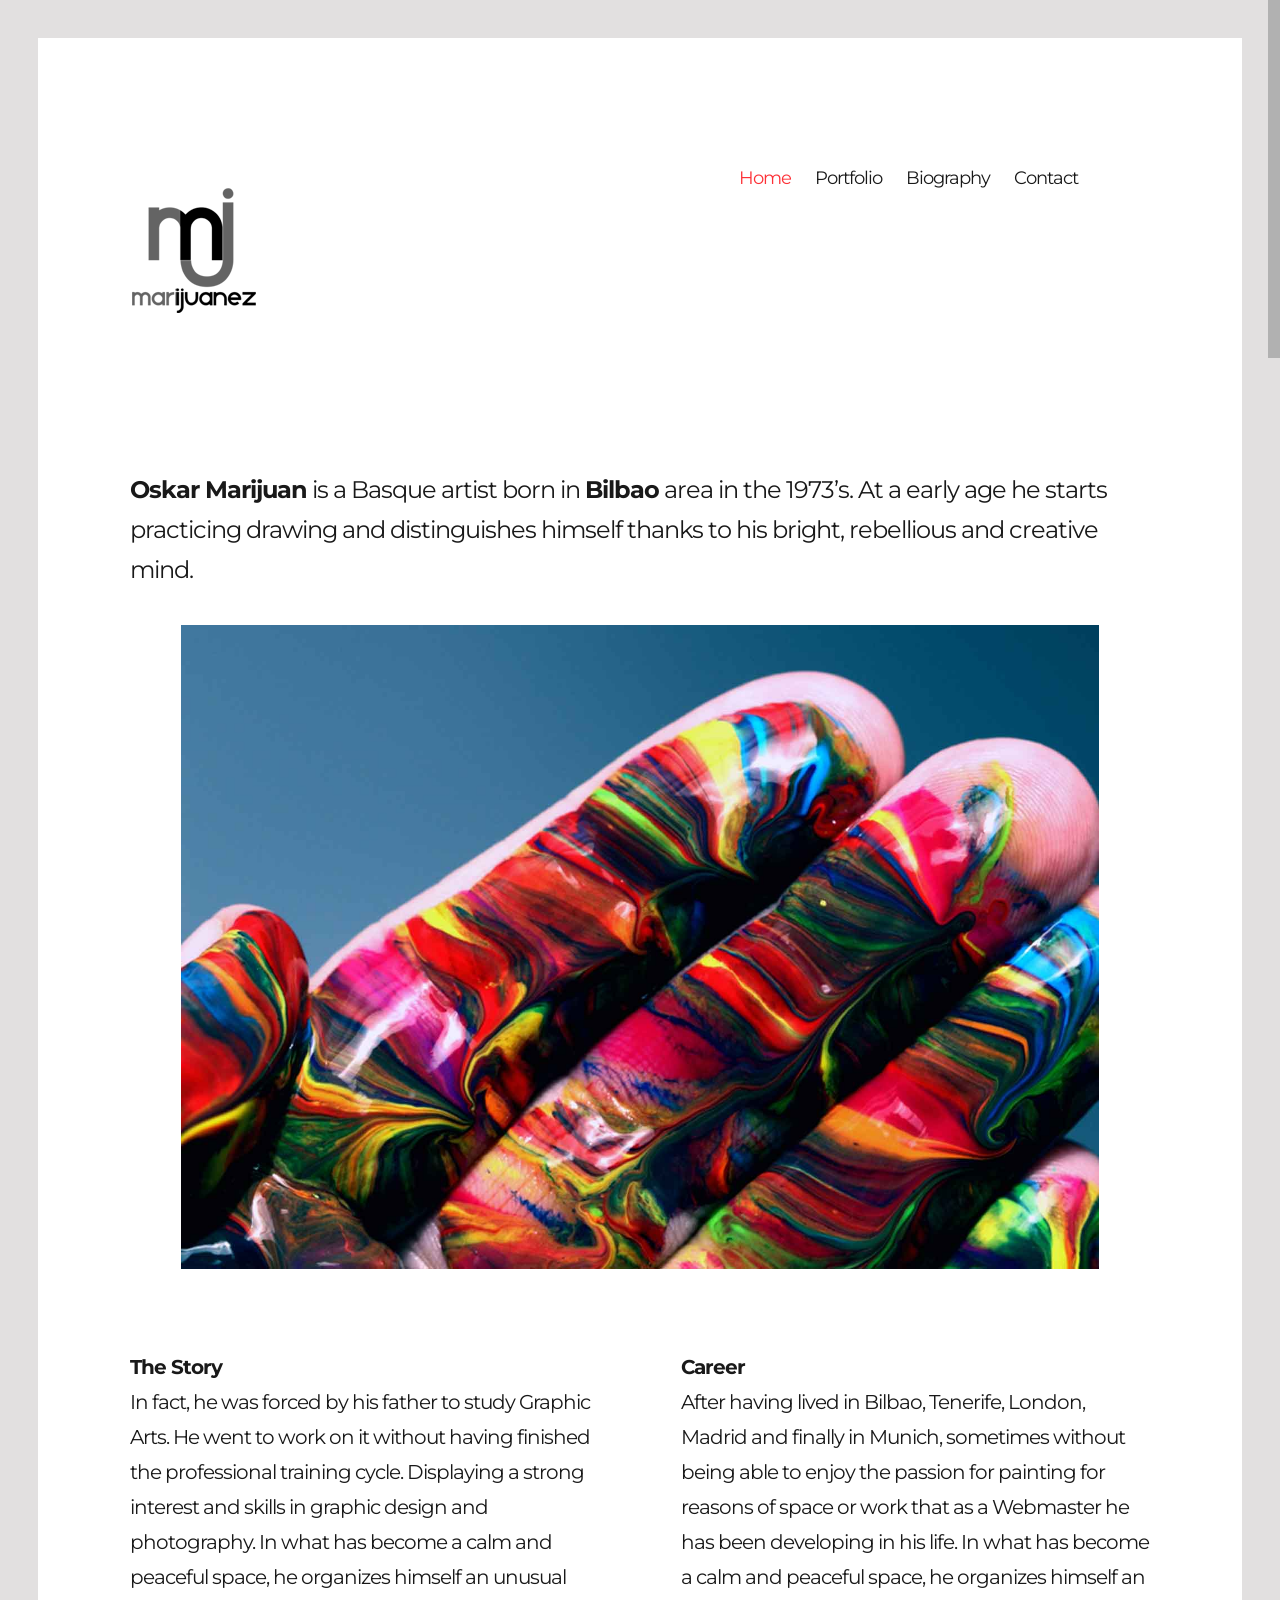
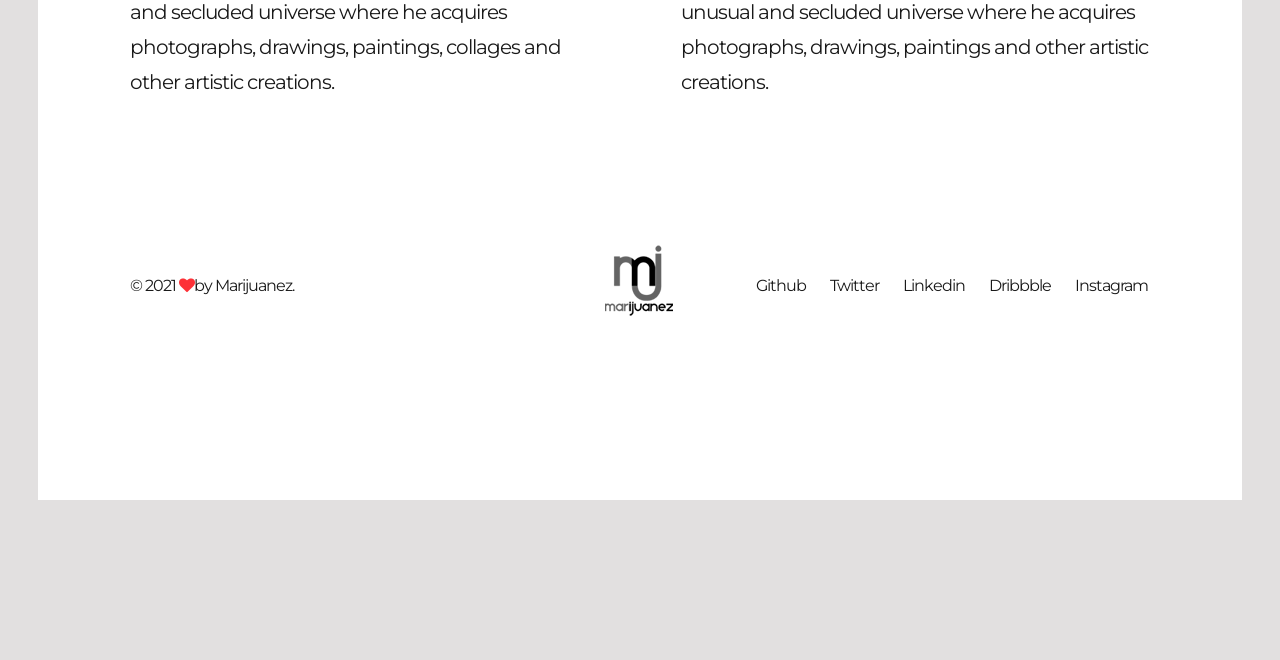
==== public/index.html @ e9067ceb "Update marijuanez portfolio content" ====
<!DOCTYPE HTML>
<html lang="en-US">
    <head>
        <title>Marijuanez Portal</title>
        <meta http-equiv="Content-Type" content="text/html; charset=UTF-8">
        <meta name="description" content="Template by Marijuanez" />
        <meta name="keywords" content="HTML, CSS, JavaScript, PHP" />
        <meta name="author" content="Marijuanez" />
        <meta name="viewport" content="width=device-width, initial-scale=1, maximum-scale=1">

        <link rel="shortcut icon" href="images/favicon.png" />    
        <link href='http://fonts.googleapis.com/css?family=Montserrat:400,700%7CPT+Serif:400,700' rel='stylesheet' type='text/css'>		
        <link rel="stylesheet" type="text/css"  href='css/clear.css' />
        <link rel="stylesheet" type="text/css"  href='css/common.css' />
        <link rel="stylesheet" type="text/css"  href='css/font-awesome.min.css' />
        <link rel="stylesheet" type="text/css"  href='css/carouFredSel.css' />
        <link rel="stylesheet" type="text/css"  href='css/prettyPhoto.css' />        
        <link rel="stylesheet" type="text/css"  href='css/sm-clean.css' />        
        <link rel="stylesheet" type="text/css"  href='style.css' />
        <link href="boxicons/css/boxicons.min.css" rel="stylesheet">

        <!--[if lt IE 9]>
                <script src="js/html5shiv.js"></script>                
                <script src="js/respond.min.js"></script>                
        <![endif]-->

    </head>
    <body class="page">

        <table class="doc-loader">
            <tbody>
                <tr>
                    <td>
                        <img src="images/ajax-document-loader.gif" alt="Loading...">                    
                    </td>
                </tr>
            </tbody>
        </table>   

        <div class="header-search">
            <div class="content-1330 center-relative">
                <form class="search-form">
                    <label>		
                        <input type="search" class="search-field" placeholder="Search ..." value="" name="s" title="Search for:">                        
                    </label>    
                </form>               
            </div>
        </div>


        <div class="body-wrapper">           
            <div class="content-1330 header-holder center-relative">
                <div class="header-logo left">

                    <h1 class="site-title">
                        <a href="index.html">
                            <img src="images/sunDefaultLogo.png" alt="Sun-">
                        </a>               
                    </h1>

                </div>

                <div class="header-menu right">
                    <nav id="header-main-menu" class="left">
                        <ul class="main-menu sm sm-clean">
                            <li>
                                <a href="index.html">Home</a>
                                <!--<ul class="sub-menu">
                                   <li>
                                        <a href="index-image.html">Home & Image</a>
                                    </li>
                                </ul>-->
                                </li>
                                <li>
                                    <a href="portfolio.html">Portfolio</a>
                                </li> 
                                <li>
                                    <a href="about.html">Biography </a>
                                    </li>       
                                <li>
                                <a href="contact.html">Contact</a>
                                </li>
                        </ul>
                    </nav>
                    
                    						
                </div>
                <div class="clear"></div>
            </div>

            <div id="content" class="site-content">
                <article>
                    <div class="content-1330 center-relative">
                        <div class="page-desc">
                            <b>Oskar Marijuan</b> is a Basque artist born in <b>Bilbao</b> area in the 1973’s.  At a early age he starts practicing drawing and distinguishes himself thanks to his bright, rebellious and creative mind.
                         </div>
                        <div class="clear"></div>
                        <p>&nbsp;</p>
                        <div class="content-1530 center-relative block">
                            <img src="demo-images/sun_portfolio_image14.jpg" alt="">
                        </div>



                        
                        <div class="clear"></div>
                        <p>&nbsp;</p>
                        <p>&nbsp;</p>
                        <div class="one_half">
                            <p>
                                <strong>The Story</strong>
                                <br>
                                In fact, he was forced by his father to study Graphic Arts.
                                He went to work on it without having finished the professional training cycle.
                                Displaying a strong interest and skills in graphic design and photography. 
                                In what has become a calm and peaceful space, he organizes himself an unusual and secluded universe where he acquires photographs, drawings, paintings, collages and other artistic creations.</p>
                        </div>
                        <div class="one_half last">
                            <p>
                                <strong>Career</strong>
                                <br>
                                After having lived in Bilbao, Tenerife, London, Madrid and finally in Munich, sometimes without being able to enjoy the passion for painting for reasons of space or work that as a Webmaster he has been developing in his life.
                                In what has become a calm and peaceful space, he organizes himself an unusual and secluded universe where he acquires photographs, drawings, paintings and other artistic creations.
                                  </p>
                            <p>&nbsp;</p>                            
                            <p>&nbsp;</p> 
                            <p>&nbsp;</p>                      
                        </div>
                        <!--<div class="clear"></div>-->
                    </div>
                </article>
            </div>

            <!--Footer-->

            <footer class="footer">
                <div class="content-1330 center-relative">			
                    <ul>
                        <li class="left-footer-content">
                            © 2021 <i class="fa fa-heart"></i>by <a href="https://marijuanez.web.app/">Marijuanez</a>.            
                        </li>
                        <li class="center-footer-content">                
                            <a href="index.html">
                                <img src="images/sunDefaultLogoFooter.png" alt="Sun-">
                            </a>                
                        </li>
                        <li class="right-footer-contnet">
                            <a href="https://marijuanez.github.io/profile/">Github</a>
                            <a href="https://twitter.com/oskarm37286484">Twitter</a>
                            <a href="https://www.linkedin.com/in/oscarmarijuan/">Linkedin</a>
                            <a href="https://dribbble.com/marijuan">Dribbble</a>
                            <a href="https://www.instagram.com/oskarmarijuan/">Instagram</a>            
                        </li>
                        <li class="left-footer-content mobile">
                            <!-- Link back to Colorlib can't be removed. Template is licensed under CC BY 3.0. -->
Copyright &copy;<script>document.write(new Date().getFullYear());</script> All rights reserved | This template is made with  <i class="fa fa-heart-o" aria-hidden="true"></i> by <a href="https://marijuanez.web.app/" target="_blank">Marijuanez</a>
<!-- Link back to Colorlib can't be removed. Template is licensed under CC BY 3.0. -->
                        </li>
                    </ul>
                </div>
            </footer>

            <!-- End .body-border -->
        </div>



        <!--Load JavaScript-->
        <script src="js/jquery.js"></script>			                                       
        <script src='js/jquery.fitvids.js'></script>
        <script src='js/jquery.smartmenus.min.js'></script>        
        <script src='js/imagesloaded.pkgd.js'></script>        
        <script src='js/isotope.pkgd.js'></script>        
        <script src='js/jquery.carouFredSel-6.0.0-packed.js'></script>
        <script src='js/jquery.mousewheel.min.js'></script>
        <script src='js/jquery.touchSwipe.min.js'></script>
        <script src='js/jquery.easing.1.3.js'></script>
        <script src='js/jquery.prettyPhoto.js'></script>        
        <script src='js/jquery.ba-throttle-debounce.min.js'></script>                
        <script src='js/jquery.nicescroll.min.js'></script>
        <script src='js/main.js'></script>
        </body>
</html>
---- public/css/clear.css ----
html, body, div, span, object, iframe,
h1, h2, h3, h4, h5, h6, p, blockquote, pre,
abbr, address, cite, code,
del, dfn, em, img, ins, kbd, q, samp,
small, strong, sub, sup, var,
b, i, ol, ul, li,
fieldset, form, label, legend,
table, caption, tbody, tfoot, thead, tr, th, td,
article, aside, canvas, details, figcaption, figure, 
footer, header, hgroup, menu, nav, section, summary,
time, mark, audio, video {
    margin:0;
    padding:0;
    border:0;
    outline: none;
    font-size:100%;
    vertical-align:baseline;
    background:transparent;
}

body {
    line-height:1;
}

article,aside,details,figcaption,figure,
footer,header,hgroup,menu,nav,section { 
    display:block;
}

nav ul,ul,ol {
    list-style:none;
}

blockquote, q {
    quotes:none;
}

blockquote:before, blockquote:after,
q:before, q:after {
    content:'';
    content:none;
}

a {
    margin:0;
    padding:0;
    font-size:100%;
	outline: none;
    vertical-align:baseline;
    background:transparent;
}

ins {
    background-color:#ff9;
    color:#000;
    text-decoration:none;
}

mark {
    background-color:#ff9;
    color:#000; 
    font-style:italic;
    font-weight:bold;
}

del {
    text-decoration: line-through;
}

abbr[title], dfn[title] {
    border-bottom:1px dotted;
    cursor:help;
}

table {
    border-collapse:collapse;
    border-spacing:0;
}

hr {
    display:block;
    height:1px;
    border:0;   
    border-top:1px solid #cccccc;
    margin:1em 0;
    padding:0;
}

input, select {
    vertical-align:middle;
}

input:focus, textarea:focus
{
    outline: none;
}
---- public/css/common.css ----
.block
{
    display: block;
}
.hidden
{
    display: none;
}
.clear
{
    clear: both;
}
.left
{
    float: left;
}
.right
{
    float: right;
}
.line-height
{
    line-height: 0;
}
.clear-right
{
    clear: right;
}
.clear-left
{
    clear: left;
}
.center-relative
{
    margin-left: auto;
    margin-right: auto;
}
.center-absolute
{
    left: 50%;
}
.center-text
{
    text-align: center !important;
}
.text-left
{
    text-align: left;
}
.text-right
{
    text-align: right;
}
.absolute
{
    position: absolute;
}
.fixed
{
    position: fixed;
}
.relative
{
    position: relative;
}
.margin-0, .margin-0 img
{
    margin: 0 !important;
    line-height: 0;
}
.top-0
{
    margin-top: 0 !important;
}
.top-5
{
    margin-top: 5px !important;	
}
.top-10
{
    margin-top: 10px;	
}
.top-15
{
    margin-top: 15px;	
}
.top-20
{
    margin-top: 20px;
}
.top-25
{
    margin-top: 25px;	
}
.top-30
{
    margin-top: 30px;	
}
.top-50
{
    margin-top: 50px;	
}
.top-60
{
    margin-top: 60px;	
}
.top-70
{
    margin-top: 70px;	
}
.top-75
{
    margin-top: 75px;	
}
.top-80
{
    margin-top: 80px;
}
.top-100
{
    margin-top: 100px;	
}
.top-105
{
    margin-top: 105px;	
}
.top-120
{
    margin-top: 120px;
}
.top-150
{
    margin-top: 150px;	
}
.top-200
{
    margin-top: 200px;	
}
.top-negative-30
{
    margin-top: -30px;
}
.left-35
{
    margin-left:35px;
}
.right-35
{
    margin-right:35px;
}
.bottom-0
{
    margin-bottom: 0 !important;
}
.bottom-10
{
    margin-bottom: 10px !important;
}
.bottom-20
{
    margin-bottom: 20px !important;
}
.bottom-25
{
    margin-bottom: 25px !important;
}
.bottom-30
{
    margin-bottom: 30px !important;
}
.bottom-50
{
    margin-bottom: 50px !important;
}
.bottom-100
{
    margin-bottom: 100px !important;
}
.bottom-150
{
    margin-bottom: 150px !important;
}
.bottom-200
{
    margin-bottom: 200px !important;
}
.width-25
{
    width: 25%;
}
.width-50
{
    width: 50%;
}
.width-75
{
    width: 75%;
}
.width-85
{
    width: 85%;
}
.width-100
{
    width: 100%;
}
blockquote
{
    border-left: 10px solid #FD3137;
    padding-left: 60px;
    margin-top: 50px;
    margin-bottom: 50px;
    font-family: 'Montserrat', sans-serif, Arial;
    font-size: 24px;
    line-height: 44px;
    color: #b5b5b5;
}
blockquote.inline-blockquote
{
    width: 480px;
    float: left;
    margin-left: -178px;
    margin-right: 100px; 
}
.wrap-blockquote
{
    display: inline;
}
address
{
    font-size: 32px;
    line-height: 50px;
    font-style: normal;
}
iframe
{
    width: 100%;
}
a.button
{
    display: inline-block;
    color: #FD3137;
    border: 3px solid #FD3137;
    text-align: center;
    padding: 15px 40px;
    cursor: pointer;
    margin-bottom: 25px;
    vertical-align: middle;
    text-decoration: none;
}
a.button:active
{
    position: relative;
    top: 1px;	
}
a.button:hover
{
    color: white;
    background-color: #FD3137;
}
h1,h2,h3,h4,h5,h6
{
    padding: 20px 0;
}
h1
{
    font-size: 38px;
    line-height: 38px;    
}
h2
{
    font-size: 34px;    
    line-height: 34px;    
}
h3
{
    font-size: 32px;  
    line-height: 32px;    
}
h4
{
    font-size: 30px;    
}
h5
{
    font-size: 28px;   
}
h6
{
    font-size: 26px;    
}
em
{
    font-style: italic;
}
ol
{
    list-style-type: decimal;
}
pre
{
    word-wrap: break-word;
}
.single-content table, .single-content th, .single-content td, .page-content table, .page-content th, .page-content td
{
    border:1px solid black;
    padding: 10px;
    vertical-align: middle;
}
sup
{
    vertical-align: super;
    font-size: smaller;
}
sub
{
    vertical-align: sub;
    font-size: smaller;
}
.single-content ol
{
    display: block;
    list-style-type: decimal;
    margin: 0 0 14px 17px;
}
.single-content ul
{
    display: block;
    list-style-type: disc;
    margin: 0 0 14px 17px;
}

/* COLUMNS */

.one,  .one_half,  .one_third,  .two_third,  .three_fourth, 
.one_fourth{
    margin-right: 200px;
    float: left;
    position: relative;
    margin-bottom: 30px;
}
.last{
    margin-right: 0 !important;
    clear: right;
}
.one{
    float: none;
    display: block;
    clear: both;
    margin-right: 0;
}
.one_half{
    width: 565px;
}
.one_third{
    width: 310px;
}
.two_third{
    width: 820px;
}
.one_fourth{
    width: 182px;
}
.three_fourth{
    width: 948px;
}
.one img,  .one_half img,  .one_third img,  .two_third img, 
.three_fourth img,  .one_fourth img{
    max-width: 100%;
    height: auto;
    max-height: 100%;
    width: auto;	
}

.one_half.margin-0{
    width: 50%;
}
.one_third.margin-0{
    width: 33.333333333%;
}
.two_third.margin-0{
    width: 66.666666666%;
}
.one_fourth.margin-0{
    width: 25%;
}
.three_fourth.margin-0{
    width: 75%;
}

/* MENU */

/* Mobile first layout SmartMenus Core CSS (it's not recommended editing these rules)
   You need this once per page no matter how many menu trees or different themes you use.
-------------------------------------------------------------------------------------------*/

.sm,.sm ul,.sm li{display:block;list-style:none;margin:0;padding:0;line-height:normal;direction:ltr;-webkit-tap-highlight-color:rgba(0,0,0,0);}
.sm-rtl,.sm-rtl ul,.sm-rtl li{direction:rtl;text-align:right;}
.sm>li>h1,.sm>li>h2,.sm>li>h3,.sm>li>h4,.sm>li>h5,.sm>li>h6{margin:0;padding:0;}
.sm ul{display:none;}
.sm li,.sm a{position:relative;}
.sm a{display:block;}
.sm a.disabled{cursor:not-allowed;}
.sm:after{content:"\00a0";display:block;height:0;font:0px/0 serif;clear:both;visibility:hidden;overflow:hidden;}
.sm,.sm *,.sm *:before,.sm *:after{-moz-box-sizing:border-box;-webkit-box-sizing:border-box;box-sizing:border-box;}




/* WP DEFAULT CLASSES */

.alignnone {
    margin: 5px 20px 20px 0;
}

.aligncenter,
div.aligncenter {
    display: block;
    margin: 5px auto 5px auto;
}

.alignright {
    float:right;
    margin: 5px 0 20px 20px;
}

.alignleft {
    float: left;
    margin: 5px 20px 20px 0;
}

.aligncenter {
    display: block;
    margin: 5px auto 5px auto;
}

a img.alignright {
    float: right;
    margin: 5px 0 20px 20px;
}

a img.alignnone {
    margin: 20px 0px;
}

a img.alignleft {
    float: left;
    margin: 5px 20px 20px 0;
}

a img.aligncenter {
    display: block;
    margin-left: auto;
    margin-right: auto
}

.wp-caption {
    max-width: 100%;
}

.wp-caption.alignnone {
    margin: 20px 0px;
}

.wp-caption.alignleft {
    margin: 5px 20px 20px 0;
    text-align: left;
}

.wp-caption.alignright {
    margin: 5px 0 20px 20px;
    text-align: right;
}

.wp-caption img {
    width: auto;
    height: auto;
    max-width: 100%;
    max-height: 100%;
}

.wp-caption p.wp-caption-text {
    font-size: 11px;
    line-height: 17px;
    margin: 0;
    padding: 0 4px 5px;
    text-align: right;
}
.gallery-caption
{
    font-size: 100%;
}
.bypostauthor
{
    font-size: 100%;
}
/* Text meant only for screen readers. */
.screen-reader-text {
	clip: rect(1px, 1px, 1px, 1px);
	position: absolute !important;
	height: 1px;
	width: 1px;
	overflow: hidden;
}

.screen-reader-text:focus {
	background-color: #f1f1f1;
	border-radius: 3px;
	box-shadow: 0 0 2px 2px rgba(0, 0, 0, 0.6);
	clip: auto !important;
	color: #21759b;
	display: block;
	font-size: 14px;
	font-size: 0.875rem;
	font-weight: bold;
	height: auto;
	left: 5px;
	line-height: normal;
	padding: 15px 23px 14px;
	text-decoration: none;
	top: 5px;
	width: auto;
	z-index: 100000; /* Above WP toolbar. */
}
---- public/css/carouFredSel.css ----
.list_carousel.responsive {	
	margin-left: 0;
	width: 91%;
}
.list_carousel ul {
	margin: 0;
	padding: 0;
	list-style: none;
	display: block;
}
.list_carousel li {
	text-align: center;		
	padding: 0;
	display: block;
	float: left;
	position: relative;
}	
.list_carousel li img{
	width: 100% !important;
	height: auto !important;
	max-width: none !important;
	max-height: none !important;
}
a.image_slider_prev{background-image: url(../images/navigation_arrows_left.png); width: 105px; height: 90px; z-index: 2;}
a.image_slider_prev:hover{background-position: 0 -90px;}
a.image_slider_next{background-image: url(../images/navigation_arrows_right.png); width: 105px; height: 90px; z-index: 2;}
a.image_slider_next:hover{background-position: 0 -90px;}
.carousel_pagination {margin-top: 50px; margin-bottom: 50px; margin-left: 160px;}
.carousel_pagination a {margin: 0 0 0 5px; float: left;}
.carousel_pagination a:first-child {margin: 0;}
.carousel_pagination a {width: 25px; height: 10px; display: block; cursor: pointer; text-indent: -9999px;}
.caroufredsel_wrapper{z-index: 1 !important; margin-top: 0 !important; margin-left: 0 !important;}
---- public/css/prettyPhoto.css ----
/* ------------------------------------------------------------------------
        This you can edit.
------------------------------------------------------------------------- */

/* ----------------------------------
        Default Theme
----------------------------------- */

div.pp_default .pp_top,
div.pp_default .pp_top .pp_middle,
div.pp_default .pp_top .pp_left,
div.pp_default .pp_top .pp_right,
div.pp_default .pp_bottom,
div.pp_default .pp_bottom .pp_left,
div.pp_default .pp_bottom .pp_middle,
div.pp_default .pp_bottom .pp_right { height: 13px; }

div.pp_default .pp_content .ppt { color: #f8f8f8; }
div.pp_default .pp_content_container .pp_left { padding-left: 13px; }
div.pp_default .pp_content_container .pp_right { padding-right: 13px; }
/*div.pp_default .pp_content { background-color: #fff; }*/
div.pp_default .pp_next:hover { background: url(../images/prettyPhoto/default/sprite_next.png) center right  no-repeat; cursor: pointer; } /* Next button */
div.pp_default .pp_previous:hover { background: url(../images/prettyPhoto/default/sprite_prev.png) center left no-repeat; cursor: pointer; } /* Previous button */
div.pp_default .pp_expand { background: url(../images/prettyPhoto/default/sprite.png) 0 -29px no-repeat; cursor: pointer; width: 28px; height: 28px; } /* Expand button */
div.pp_default .pp_expand:hover { background: url(../images/prettyPhoto/default/sprite.png) 0 -56px no-repeat; cursor: pointer; } /* Expand button hover */
div.pp_default .pp_contract { background: url(../images/prettyPhoto/default/sprite.png) 0 -84px no-repeat; cursor: pointer; width: 28px; height: 28px; } /* Contract button */
div.pp_default .pp_contract:hover { background: url(../images/prettyPhoto/default/sprite.png) 0 -113px no-repeat; cursor: pointer; } /* Contract button hover */
div.pp_default .pp_close { width: 30px; height: 30px; background: url(../images/prettyPhoto/default/sprite.png) 2px 1px no-repeat; cursor: pointer; } /* Close button */
div.pp_default #pp_full_res .pp_inline { color: #000; background-color: white; padding: 30px; } 
.pp_inline img {max-width: 100%; max-height: 100%; width: auto; height: auto;}
div.pp_default .pp_gallery ul li a { background: url(../images/prettyPhoto/default/default_thumb.png) center center #f8f8f8; border:1px solid #aaa; }
div.pp_default .pp_gallery ul li a:hover,
div.pp_default .pp_gallery ul li.selected a { border-color: #fff; }
div.pp_default .pp_social { margin-top: 7px;}

div.pp_default .pp_gallery a.pp_arrow_previous,
div.pp_default .pp_gallery a.pp_arrow_next { position: static; left: auto; }
div.pp_default .pp_nav .pp_play,
div.pp_default .pp_nav .pp_pause { background: url(../images/prettyPhoto/default/sprite.png) -51px 1px no-repeat; height:30px; width:30px; }
div.pp_default .pp_nav .pp_pause { background-position: -51px -29px; }
div.pp_default .pp_details { position: relative; }
div.pp_default a.pp_arrow_previous,
div.pp_default a.pp_arrow_next { background: url(../images/prettyPhoto/default/sprite.png) -31px -3px no-repeat; height: 20px; margin: 4px 0 0 0; width: 20px; }
div.pp_default a.pp_arrow_next { left: 52px; background-position: -82px -3px; } /* The next arrow in the bottom nav */
div.pp_default .pp_content_container .pp_details { margin-top: 5px; }
div.pp_default .pp_nav { clear: none; height: 30px; width: 110px; position: relative; }
div.pp_default .pp_nav .currentTextHolder{ font-family: Georgia; font-style: italic; color:#999; font-size: 11px; left: 75px; line-height: 25px; margin: 0; padding: 0 0 0 10px; position: absolute; top: 2px; }

div.pp_default .pp_close:hover, div.pp_default .pp_nav .pp_play:hover, div.pp_default .pp_nav .pp_pause:hover, div.pp_default .pp_arrow_next:hover, div.pp_default .pp_arrow_previous:hover { opacity:0.7; }

div.pp_default .pp_description{ font-size: 11px; font-weight: bold; line-height: 14px; margin: 5px 50px 5px 0; }


div.pp_default .pp_loaderIcon { background: url(../images/prettyPhoto/default/loader.gif) center center no-repeat; background-color: white;} /* Loader icon */


/* ----------------------------------
        Light Rounded Theme
----------------------------------- */


div.light_rounded .pp_top .pp_left { background: url(../images/prettyPhoto/light_rounded/sprite.png) -88px -53px no-repeat; } /* Top left corner */
div.light_rounded .pp_top .pp_middle { background: #fff; } /* Top pattern/color */
div.light_rounded .pp_top .pp_right { background: url(../images/prettyPhoto/light_rounded/sprite.png) -110px -53px no-repeat; } /* Top right corner */

div.light_rounded .pp_content .ppt { color: #000; }
div.light_rounded .pp_content_container .pp_left,
div.light_rounded .pp_content_container .pp_right { background: #fff; }
div.light_rounded .pp_content { background-color: #fff; } /* Content background */
div.light_rounded .pp_next:hover { background: url(../images/prettyPhoto/light_rounded/btnNext.png) center right  no-repeat; cursor: pointer; } /* Next button */
div.light_rounded .pp_previous:hover { background: url(../images/prettyPhoto/light_rounded/btnPrevious.png) center left no-repeat; cursor: pointer; } /* Previous button */
div.light_rounded .pp_expand { background: url(../images/prettyPhoto/light_rounded/sprite.png) -31px -26px no-repeat; cursor: pointer; } /* Expand button */
div.light_rounded .pp_expand:hover { background: url(../images/prettyPhoto/light_rounded/sprite.png) -31px -47px no-repeat; cursor: pointer; } /* Expand button hover */
div.light_rounded .pp_contract { background: url(../images/prettyPhoto/light_rounded/sprite.png) 0 -26px no-repeat; cursor: pointer; } /* Contract button */
div.light_rounded .pp_contract:hover { background: url(../images/prettyPhoto/light_rounded/sprite.png) 0 -47px no-repeat; cursor: pointer; } /* Contract button hover */
div.light_rounded .pp_close { width: 75px; height: 22px; background: url(../images/prettyPhoto/light_rounded/sprite.png) -1px -1px no-repeat; cursor: pointer; } /* Close button */
div.light_rounded .pp_details { position: relative; }
div.light_rounded .pp_description { margin-right: 85px; }
div.light_rounded #pp_full_res .pp_inline { color: #000; } 
div.light_rounded .pp_gallery a.pp_arrow_previous,
div.light_rounded .pp_gallery a.pp_arrow_next { margin-top: 12px !important; }
div.light_rounded .pp_nav .pp_play { background: url(../images/prettyPhoto/light_rounded/sprite.png) -1px -100px no-repeat; height: 15px; width: 14px; }
div.light_rounded .pp_nav .pp_pause { background: url(../images/prettyPhoto/light_rounded/sprite.png) -24px -100px no-repeat; height: 15px; width: 14px; }

div.light_rounded .pp_arrow_previous { background: url(../images/prettyPhoto/light_rounded/sprite.png) 0 -71px no-repeat; } /* The previous arrow in the bottom nav */
div.light_rounded .pp_arrow_previous.disabled { background-position: 0 -87px; cursor: default; }
div.light_rounded .pp_arrow_next { background: url(../images/prettyPhoto/light_rounded/sprite.png) -22px -71px no-repeat; } /* The next arrow in the bottom nav */
div.light_rounded .pp_arrow_next.disabled { background-position: -22px -87px; cursor: default; }

div.light_rounded .pp_bottom .pp_left { background: url(../images/prettyPhoto/light_rounded/sprite.png) -88px -80px no-repeat; } /* Bottom left corner */
div.light_rounded .pp_bottom .pp_middle { background: #fff; } /* Bottom pattern/color */
div.light_rounded .pp_bottom .pp_right { background: url(../images/prettyPhoto/light_rounded/sprite.png) -110px -80px no-repeat; } /* Bottom right corner */

div.light_rounded .pp_loaderIcon { background: url(../images/prettyPhoto/light_rounded/loader.gif) center center no-repeat; } /* Loader icon */

/* ----------------------------------
        Dark Rounded Theme
----------------------------------- */

div.dark_rounded .pp_top .pp_left { background: url(../images/prettyPhoto/dark_rounded/sprite.png) -88px -53px no-repeat; } /* Top left corner */
div.dark_rounded .pp_top .pp_middle { background: url(../images/prettyPhoto/dark_rounded/contentPattern.png) top left repeat; } /* Top pattern/color */
div.dark_rounded .pp_top .pp_right { background: url(../images/prettyPhoto/dark_rounded/sprite.png) -110px -53px no-repeat; } /* Top right corner */

div.dark_rounded .pp_content_container .pp_left { background: url(../images/prettyPhoto/dark_rounded/contentPattern.png) top left repeat-y; } /* Left Content background */
div.dark_rounded .pp_content_container .pp_right { background: url(../images/prettyPhoto/dark_rounded/contentPattern.png) top right repeat-y; } /* Right Content background */
div.dark_rounded .pp_content { background: url(../images/prettyPhoto/dark_rounded/contentPattern.png) top left repeat; } /* Content background */
div.dark_rounded .pp_next:hover { background: url(../images/prettyPhoto/dark_rounded/btnNext.png) center right  no-repeat; cursor: pointer; } /* Next button */
div.dark_rounded .pp_previous:hover { background: url(../images/prettyPhoto/dark_rounded/btnPrevious.png) center left no-repeat; cursor: pointer; } /* Previous button */
div.dark_rounded .pp_expand { background: url(../images/prettyPhoto/dark_rounded/sprite.png) -31px -26px no-repeat; cursor: pointer; } /* Expand button */
div.dark_rounded .pp_expand:hover { background: url(../images/prettyPhoto/dark_rounded/sprite.png) -31px -47px no-repeat; cursor: pointer; } /* Expand button hover */
div.dark_rounded .pp_contract { background: url(../images/prettyPhoto/dark_rounded/sprite.png) 0 -26px no-repeat; cursor: pointer; } /* Contract button */
div.dark_rounded .pp_contract:hover { background: url(../images/prettyPhoto/dark_rounded/sprite.png) 0 -47px no-repeat; cursor: pointer; } /* Contract button hover */
div.dark_rounded .pp_close { width: 75px; height: 22px; background: url(../images/prettyPhoto/dark_rounded/sprite.png) -1px -1px no-repeat; cursor: pointer; } /* Close button */
div.dark_rounded .pp_details { position: relative; }
div.dark_rounded .pp_description { margin-right: 85px; }
div.dark_rounded .currentTextHolder { color: #c4c4c4; }
div.dark_rounded .pp_description { color: #fff; }
div.dark_rounded #pp_full_res .pp_inline { color: #fff; }
div.dark_rounded .pp_gallery a.pp_arrow_previous,
div.dark_rounded .pp_gallery a.pp_arrow_next { margin-top: 12px !important; }
div.dark_rounded .pp_nav .pp_play { background: url(../images/prettyPhoto/dark_rounded/sprite.png) -1px -100px no-repeat; height: 15px; width: 14px; }
div.dark_rounded .pp_nav .pp_pause { background: url(../images/prettyPhoto/dark_rounded/sprite.png) -24px -100px no-repeat; height: 15px; width: 14px; }

div.dark_rounded .pp_arrow_previous { background: url(../images/prettyPhoto/dark_rounded/sprite.png) 0 -71px no-repeat; } /* The previous arrow in the bottom nav */
div.dark_rounded .pp_arrow_previous.disabled { background-position: 0 -87px; cursor: default; }
div.dark_rounded .pp_arrow_next { background: url(../images/prettyPhoto/dark_rounded/sprite.png) -22px -71px no-repeat; } /* The next arrow in the bottom nav */
div.dark_rounded .pp_arrow_next.disabled { background-position: -22px -87px; cursor: default; }

div.dark_rounded .pp_bottom .pp_left { background: url(../images/prettyPhoto/dark_rounded/sprite.png) -88px -80px no-repeat; } /* Bottom left corner */
div.dark_rounded .pp_bottom .pp_middle { background: url(../images/prettyPhoto/dark_rounded/contentPattern.png) top left repeat; } /* Bottom pattern/color */
div.dark_rounded .pp_bottom .pp_right { background: url(../images/prettyPhoto/dark_rounded/sprite.png) -110px -80px no-repeat; } /* Bottom right corner */

div.dark_rounded .pp_loaderIcon { background: url(../images/prettyPhoto/dark_rounded/loader.gif) center center no-repeat; } /* Loader icon */


/* ----------------------------------
        Dark Square Theme
----------------------------------- */

div.dark_square .pp_left ,
div.dark_square .pp_middle,
div.dark_square .pp_right,
div.dark_square .pp_content { background: #000; }

div.dark_square .currentTextHolder { color: #c4c4c4; }
div.dark_square .pp_description { color: #fff; }
div.dark_square .pp_loaderIcon { background: url(../images/prettyPhoto/dark_square/loader.gif) center center no-repeat; } /* Loader icon */

div.dark_square .pp_expand { background: url(../images/prettyPhoto/dark_square/sprite.png) -31px -26px no-repeat; cursor: pointer; } /* Expand button */
div.dark_square .pp_expand:hover { background: url(../images/prettyPhoto/dark_square/sprite.png) -31px -47px no-repeat; cursor: pointer; } /* Expand button hover */
div.dark_square .pp_contract { background: url(../images/prettyPhoto/dark_square/sprite.png) 0 -26px no-repeat; cursor: pointer; } /* Contract button */
div.dark_square .pp_contract:hover { background: url(../images/prettyPhoto/dark_square/sprite.png) 0 -47px no-repeat; cursor: pointer; } /* Contract button hover */
div.dark_square .pp_close { width: 75px; height: 22px; background: url(../images/prettyPhoto/dark_square/sprite.png) -1px -1px no-repeat; cursor: pointer; } /* Close button */
div.dark_square .pp_details { position: relative; }
div.dark_square .pp_description { margin: 0 85px 0 0; }
div.dark_square #pp_full_res .pp_inline { color: #fff; }
div.dark_square .pp_gallery a.pp_arrow_previous,
div.dark_square .pp_gallery a.pp_arrow_next { margin-top: 12px !important; }
div.dark_square .pp_nav { clear: none; }
div.dark_square .pp_nav .pp_play { background: url(../images/prettyPhoto/dark_square/sprite.png) -1px -100px no-repeat; height: 15px; width: 14px; }
div.dark_square .pp_nav .pp_pause { background: url(../images/prettyPhoto/dark_square/sprite.png) -24px -100px no-repeat; height: 15px; width: 14px; }

div.dark_square .pp_arrow_previous { background: url(../images/prettyPhoto/dark_square/sprite.png) 0 -71px no-repeat; } /* The previous arrow in the bottom nav */
div.dark_square .pp_arrow_previous.disabled { background-position: 0 -87px; cursor: default; }
div.dark_square .pp_arrow_next { background: url(../images/prettyPhoto/dark_square/sprite.png) -22px -71px no-repeat; } /* The next arrow in the bottom nav */
div.dark_square .pp_arrow_next.disabled { background-position: -22px -87px; cursor: default; }

div.dark_square .pp_next:hover { background: url(../images/prettyPhoto/dark_square/btnNext.png) center right  no-repeat; cursor: pointer; } /* Next button */
div.dark_square .pp_previous:hover { background: url(../images/prettyPhoto/dark_square/btnPrevious.png) center left no-repeat; cursor: pointer; } /* Previous button */


/* ----------------------------------
        Light Square Theme
----------------------------------- */

div.light_square .pp_left ,
div.light_square .pp_middle,
div.light_square .pp_right,
div.light_square .pp_content { background: #fff; }

div.light_square .pp_content .ppt { color: #000; }
div.light_square .pp_expand { background: url(../images/prettyPhoto/light_square/sprite.png) -31px -26px no-repeat; cursor: pointer; } /* Expand button */
div.light_square .pp_expand:hover { background: url(../images/prettyPhoto/light_square/sprite.png) -31px -47px no-repeat; cursor: pointer; } /* Expand button hover */
div.light_square .pp_contract { background: url(../images/prettyPhoto/light_square/sprite.png) 0 -26px no-repeat; cursor: pointer; } /* Contract button */
div.light_square .pp_contract:hover { background: url(../images/prettyPhoto/light_square/sprite.png) 0 -47px no-repeat; cursor: pointer; } /* Contract button hover */
div.light_square .pp_close { width: 75px; height: 22px; background: url(../images/prettyPhoto/light_square/sprite.png) -1px -1px no-repeat; cursor: pointer; } /* Close button */
div.light_square .pp_details { position: relative; }
div.light_square .pp_description { margin-right: 85px; }
div.light_square #pp_full_res .pp_inline { color: #000; }
div.light_square .pp_gallery a.pp_arrow_previous,
div.light_square .pp_gallery a.pp_arrow_next { margin-top: 12px !important; }
div.light_square .pp_nav .pp_play { background: url(../images/prettyPhoto/light_square/sprite.png) -1px -100px no-repeat; height: 15px; width: 14px; }
div.light_square .pp_nav .pp_pause { background: url(../images/prettyPhoto/light_square/sprite.png) -24px -100px no-repeat; height: 15px; width: 14px; }

div.light_square .pp_arrow_previous { background: url(../images/prettyPhoto/light_square/sprite.png) 0 -71px no-repeat; } /* The previous arrow in the bottom nav */
div.light_square .pp_arrow_previous.disabled { background-position: 0 -87px; cursor: default; }
div.light_square .pp_arrow_next { background: url(../images/prettyPhoto/light_square/sprite.png) -22px -71px no-repeat; } /* The next arrow in the bottom nav */
div.light_square .pp_arrow_next.disabled { background-position: -22px -87px; cursor: default; }

div.light_square .pp_next:hover { background: url(../images/prettyPhoto/light_square/btnNext.png) center right  no-repeat; cursor: pointer; } /* Next button */
div.light_square .pp_previous:hover { background: url(../images/prettyPhoto/light_square/btnPrevious.png) center left no-repeat; cursor: pointer; } /* Previous button */

div.light_square .pp_loaderIcon { background: url(../images/prettyPhoto/light_rounded/loader.gif) center center no-repeat; } /* Loader icon */


/* ----------------------------------
        Facebook style Theme
----------------------------------- */

div.facebook .pp_top .pp_left { background: url(../images/prettyPhoto/facebook/sprite.png) -88px -53px no-repeat; } /* Top left corner */
div.facebook .pp_top .pp_middle { background: url(../images/prettyPhoto/facebook/contentPatternTop.png) top left repeat-x; } /* Top pattern/color */
div.facebook .pp_top .pp_right { background: url(../images/prettyPhoto/facebook/sprite.png) -110px -53px no-repeat; } /* Top right corner */

div.facebook .pp_content .ppt { color: #000; }
div.facebook .pp_content_container .pp_left { background: url(../images/prettyPhoto/facebook/contentPatternLeft.png) top left repeat-y; } /* Content background */
div.facebook .pp_content_container .pp_right { background: url(../images/prettyPhoto/facebook/contentPatternRight.png) top right repeat-y; } /* Content background */
div.facebook .pp_content { background: #fff; } /* Content background */
div.facebook .pp_expand { background: url(../images/prettyPhoto/facebook/sprite.png) -31px -26px no-repeat; cursor: pointer; } /* Expand button */
div.facebook .pp_expand:hover { background: url(../images/prettyPhoto/facebook/sprite.png) -31px -47px no-repeat; cursor: pointer; } /* Expand button hover */
div.facebook .pp_contract { background: url(../images/prettyPhoto/facebook/sprite.png) 0 -26px no-repeat; cursor: pointer; } /* Contract button */
div.facebook .pp_contract:hover { background: url(../images/prettyPhoto/facebook/sprite.png) 0 -47px no-repeat; cursor: pointer; } /* Contract button hover */
div.facebook .pp_close { width: 22px; height: 22px; background: url(../images/prettyPhoto/facebook/sprite.png) -1px -1px no-repeat; cursor: pointer; } /* Close button */
div.facebook .pp_details { position: relative; }
div.facebook .pp_description { margin: 0 37px 0 0; }
div.facebook #pp_full_res .pp_inline { color: #000; } 
div.facebook .pp_loaderIcon { background: url(../images/prettyPhoto/facebook/loader.gif) center center no-repeat; } /* Loader icon */

div.facebook .pp_arrow_previous { background: url(../images/prettyPhoto/facebook/sprite.png) 0 -71px no-repeat; height: 22px; margin-top: 0; width: 22px; } /* The previous arrow in the bottom nav */
div.facebook .pp_arrow_previous.disabled { background-position: 0 -96px; cursor: default; }
div.facebook .pp_arrow_next { background: url(../images/prettyPhoto/facebook/sprite.png) -32px -71px no-repeat; height: 22px; margin-top: 0; width: 22px; } /* The next arrow in the bottom nav */
div.facebook .pp_arrow_next.disabled { background-position: -32px -96px; cursor: default; }
div.facebook .pp_nav { margin-top: 0; }
div.facebook .pp_nav p { font-size: 15px; padding: 0 3px 0 4px; }
div.facebook .pp_nav .pp_play { background: url(../images/prettyPhoto/facebook/sprite.png) -1px -123px no-repeat; height: 22px; width: 22px; }
div.facebook .pp_nav .pp_pause { background: url(../images/prettyPhoto/facebook/sprite.png) -32px -123px no-repeat; height: 22px; width: 22px; }

div.facebook .pp_next:hover { background: url(../images/prettyPhoto/facebook/btnNext.png) center right no-repeat; cursor: pointer; } /* Next button */
div.facebook .pp_previous:hover { background: url(../images/prettyPhoto/facebook/btnPrevious.png) center left no-repeat; cursor: pointer; } /* Previous button */

div.facebook .pp_bottom .pp_left { background: url(../images/prettyPhoto/facebook/sprite.png) -88px -80px no-repeat; } /* Bottom left corner */
div.facebook .pp_bottom .pp_middle { background: url(../images/prettyPhoto/facebook/contentPatternBottom.png) top left repeat-x; } /* Bottom pattern/color */
div.facebook .pp_bottom .pp_right { background: url(../images/prettyPhoto/facebook/sprite.png) -110px -80px no-repeat; } /* Bottom right corner */


/* ------------------------------------------------------------------------
        DO NOT CHANGE
------------------------------------------------------------------------- */

div.pp_pic_holder a:focus { outline:none; }

div.pp_overlay {
    background: #000;
    display: none;
    left: 0;
    position: absolute;
    top: 0;
    width: 100%;
    z-index: 9999;
}

div.pp_pic_holder {
    display: none;
    position: absolute;
    width: 100px;
    z-index: 10000;
}


.pp_top {
    height: 20px;
    position: relative;
}
* html .pp_top { padding: 0 20px; }

.pp_top .pp_left {
    height: 20px;
    left: 0;
    position: absolute;
    width: 20px;
}
.pp_top .pp_middle {
    height: 20px;
    left: 20px;
    position: absolute;
    right: 20px;
}
* html .pp_top .pp_middle {
    left: 0;
    position: static;
}

.pp_top .pp_right {
    height: 20px;
    left: auto;
    position: absolute;
    right: 0;
    top: 0;
    width: 20px;
}

.pp_content { height: 40px; min-width: 40px; }
* html .pp_content { width: 40px; }

.pp_fade { display: none; }

.pp_content_container {
    position: relative;
    text-align: left;
    width: 100%;
}

.pp_content_container .pp_left { padding-left: 20px; }
.pp_content_container .pp_right { padding-right: 20px; }

.pp_content_container .pp_details {
    float: left;
    margin: 10px 0 2px 0;
}
.pp_description {
    display: none;
    margin: 0;
}

.pp_social { float: left; margin: 0; }
.pp_social .facebook { float: left; margin-left: 5px; width: 55px; overflow: hidden; }
.pp_social .twitter { float: left; }

.pp_nav {
    clear: right;
    float: left;
    margin: 3px 10px 0 0;
}

.pp_nav p {
    float: left;
    margin: 2px 4px;
    white-space: nowrap;
}

.pp_nav .pp_play,
.pp_nav .pp_pause {
    float: left;
    margin-right: 4px;
    text-indent: -10000px;
}

a.pp_arrow_previous,
a.pp_arrow_next {
    display: block;
    float: left;
    height: 15px;
    margin-top: 3px;
    overflow: hidden;
    text-indent: -10000px;
    width: 14px;
}

.pp_hoverContainer {
    position: absolute;
    top: 0;
    width: 100%;
    z-index: 2000;
}

.pp_gallery {
    display: none;
    left: 50%;
    margin-top: -50px;
    position: absolute;
    z-index: 10000;
}

.pp_gallery div {
    float: left;
    overflow: hidden;
    position: relative;
}

.pp_gallery ul {
    float: left;
    height: 35px;
    margin: 0 0 0 5px;
    padding: 0;
    position: relative;
    white-space: nowrap;
}

.pp_gallery ul a {
    border: 1px #000 solid;
    border: 1px rgba(0,0,0,0.5) solid;
    display: block;
    float: left;
    height: 33px;
    overflow: hidden;
}

.pp_gallery ul a:hover,
.pp_gallery li.selected a { border-color: #fff; }

.pp_gallery ul a img { border: 0; }

.pp_gallery li {
    display: block;
    float: left;
    margin: 0 5px 0 0;
    padding: 0;
}

.pp_gallery li.default a {
    background: url(../images/prettyPhoto/facebook/default_thumbnail.gif) 0 0 no-repeat;
    display: block;
    height: 33px;
    width: 50px;
}

.pp_gallery li.default a img { display: none; }

.pp_gallery .pp_arrow_previous,
.pp_gallery .pp_arrow_next {
    margin-top: 7px !important;
}

a.pp_next {
    background: url(../images/prettyPhoto/light_rounded/btnNext.png) 10000px 10000px no-repeat;
    display: block;
    float: right;
    height: 100%;
    text-indent: -10000px;
    width: 49%;
}

a.pp_previous {
    background: url(../images/prettyPhoto/light_rounded/btnNext.png) 10000px 10000px no-repeat;
    display: block;
    float: left;
    height: 100%;
    text-indent: -10000px;
    width: 49%;
}

a.pp_expand,
a.pp_contract {
    cursor: pointer;
    display: none;
    height: 20px;	
    position: absolute;
    right: 30px;
    text-indent: -10000px;
    top: 10px;
    width: 20px;
    z-index: 20000;
}

a.pp_close {
    position: absolute; right: 0; top: 0; 
    display: block;
    line-height:22px;
    text-indent: -10000px;
}

.pp_bottom {
    height: 20px;
    position: relative;
}
* html .pp_bottom { padding: 0 20px; }

.pp_bottom .pp_left {
    height: 20px;
    left: 0;
    position: absolute;
    width: 20px;
}
.pp_bottom .pp_middle {
    height: 20px;
    left: 20px;
    position: absolute;
    right: 20px;
}
* html .pp_bottom .pp_middle {
    left: 0;
    position: static;
}

.pp_bottom .pp_right {
    height: 20px;
    left: auto;
    position: absolute;
    right: 0;
    top: 0;
    width: 20px;
}

.pp_loaderIcon {
    display: block;
    height: 24px;
    left: 50%;
    margin: -12px 0 0 -12px;
    position: absolute;
    top: 50%;
    width: 24px;
}

#pp_full_res {
    line-height: 1 !important;
}

#pp_full_res .pp_inline {
    text-align: left;
}

#pp_full_res .pp_inline p { margin: 0 0 15px 0; }

div.ppt {
    color: #fff;
    display: none !important;
    font-size: 17px;
    margin: 0 0 5px 15px;
    z-index: 9999;
}

@media screen and (max-width: 400px) {		
    .pp_pic_holder.pp_default { width: 100%!important; left: 0!important; overflow: hidden; }
    div.pp_default .pp_content_container .pp_left { padding-left: 0!important; }
    div.pp_default .pp_content_container .pp_right { padding-right: 0!important; }
    .pp_content { width: 100%!important;}
    .pp_fade { width: 100%!important; height: 100%!important; }
    a.pp_expand, a.pp_contract, .pp_hoverContainer, .pp_gallery, .pp_top, .pp_bottom { display: none!important; }
    #pp_full_res img { width: 100%!important; height: auto!important; }
    .pp_details { width: 94%!important; padding-left: 3%; padding-right: 4%; padding-top: 10px; padding-bottom: 10px; margin-top: -2px!important; }
    a.pp_close { right: 10px!important; top: 10px!important; }
}
---- public/css/sm-clean.css ----
.sm-clean {
    background: #eeeeee;
    -webkit-border-radius: 5px;
    -moz-border-radius: 5px;
    -ms-border-radius: 5px;
    -o-border-radius: 5px;
    border-radius: 5px;
}
.sm-clean a, .sm-clean a:hover, .sm-clean a:focus, .sm-clean a:active {
    padding: 13px 20px;
    /* make room for the toggle button (sub indicator) */
    padding-right: 58px;
    font-size: 18px;
    font-weight: normal;
    line-height: 17px;
    text-decoration: none;
}
.sm-clean a.current {
    color: #d23600;
}
.sm-clean a.disabled {
    color: #bbbbbb;
}
.sm-clean a span.sub-arrow {
    position: absolute;
    top: 50%;
    margin-top: -17px;
    left: auto;
    right: 4px;
    width: 34px;
    height: 34px;
    overflow: hidden;
    font: bold 16px/34px monospace !important;
    text-align: center;
    text-shadow: none;
    background: rgba(255, 255, 255, 0.5);
    -webkit-border-radius: 5px;
    -moz-border-radius: 5px;
    -ms-border-radius: 5px;
    -o-border-radius: 5px;
    border-radius: 5px;
}
.sm-clean a.highlighted span.sub-arrow:before {
    display: block;
    content: '-';
}
.sm-clean > li:first-child > a, .sm-clean > li:first-child > :not(ul) a {
    -webkit-border-radius: 5px 5px 0 0;
    -moz-border-radius: 5px 5px 0 0;
    -ms-border-radius: 5px 5px 0 0;
    -o-border-radius: 5px 5px 0 0;
    border-radius: 5px 5px 0 0;
}
.sm-clean > li:last-child > a, .sm-clean > li:last-child > *:not(ul) a, .sm-clean > li:last-child > ul,
.sm-clean > li:last-child > ul > li:last-child > a, .sm-clean > li:last-child > ul > li:last-child > *:not(ul) a, .sm-clean > li:last-child > ul > li:last-child > ul,
.sm-clean > li:last-child > ul > li:last-child > ul > li:last-child > a, .sm-clean > li:last-child > ul > li:last-child > ul > li:last-child > *:not(ul) a, .sm-clean > li:last-child > ul > li:last-child > ul > li:last-child > ul,
.sm-clean > li:last-child > ul > li:last-child > ul > li:last-child > ul > li:last-child > a, .sm-clean > li:last-child > ul > li:last-child > ul > li:last-child > ul > li:last-child > *:not(ul) a, .sm-clean > li:last-child > ul > li:last-child > ul > li:last-child > ul > li:last-child > ul,
.sm-clean > li:last-child > ul > li:last-child > ul > li:last-child > ul > li:last-child > ul > li:last-child > a, .sm-clean > li:last-child > ul > li:last-child > ul > li:last-child > ul > li:last-child > ul > li:last-child > *:not(ul) a, .sm-clean > li:last-child > ul > li:last-child > ul > li:last-child > ul > li:last-child > ul > li:last-child > ul {
    -webkit-border-radius: 0 0 5px 5px;
    -moz-border-radius: 0 0 5px 5px;
    -ms-border-radius: 0 0 5px 5px;
    -o-border-radius: 0 0 5px 5px;
    border-radius: 0 0 5px 5px;
}
.sm-clean > li:last-child > a.highlighted, .sm-clean > li:last-child > *:not(ul) a.highlighted,
.sm-clean > li:last-child > ul > li:last-child > a.highlighted, .sm-clean > li:last-child > ul > li:last-child > *:not(ul) a.highlighted,
.sm-clean > li:last-child > ul > li:last-child > ul > li:last-child > a.highlighted, .sm-clean > li:last-child > ul > li:last-child > ul > li:last-child > *:not(ul) a.highlighted,
.sm-clean > li:last-child > ul > li:last-child > ul > li:last-child > ul > li:last-child > a.highlighted, .sm-clean > li:last-child > ul > li:last-child > ul > li:last-child > ul > li:last-child > *:not(ul) a.highlighted,
.sm-clean > li:last-child > ul > li:last-child > ul > li:last-child > ul > li:last-child > ul > li:last-child > a.highlighted, .sm-clean > li:last-child > ul > li:last-child > ul > li:last-child > ul > li:last-child > ul > li:last-child > *:not(ul) a.highlighted {
    -webkit-border-radius: 0;
    -moz-border-radius: 0;
    -ms-border-radius: 0;
    -o-border-radius: 0;
    border-radius: 0;
}
.sm-clean li {
    border-top: 1px solid rgba(0, 0, 0, 0.05);
}
.sm-clean > li:first-child {
    border-top: 0;
}
.sm-clean ul {
    background: transparent;
}
.sm-clean ul a, .sm-clean ul a:hover, .sm-clean ul a:focus, .sm-clean ul a:active {
    font-size: 16px;
}
.sm-clean ul ul a,
.sm-clean ul ul a:hover,
.sm-clean ul ul a:focus,
.sm-clean ul ul a:active {
    border-left: 16px solid transparent;
}
.sm-clean ul ul ul a,
.sm-clean ul ul ul a:hover,
.sm-clean ul ul ul a:focus,
.sm-clean ul ul ul a:active {
    border-left: 24px solid transparent;
}
.sm-clean ul ul ul ul a,
.sm-clean ul ul ul ul a:hover,
.sm-clean ul ul ul ul a:focus,
.sm-clean ul ul ul ul a:active {
    border-left: 32px solid transparent;
}
.sm-clean ul ul ul ul ul a,
.sm-clean ul ul ul ul ul a:hover,
.sm-clean ul ul ul ul ul a:focus,
.sm-clean ul ul ul ul ul a:active {
    border-left: 40px solid transparent;
}

@media (min-width: 925px) {
    /* Switch to desktop layout
    -----------------------------------------------
       These transform the menu tree from
       collapsible to desktop (navbar + dropdowns)
    -----------------------------------------------*/
    /* start... (it's not recommended editing these rules) */
    .sm-clean ul {
        position: absolute;
    }

    .sm-clean li {
        float: left;
    }

    .sm-clean.sm-rtl li {
        float: right;
    }

    .sm-clean ul li, .sm-clean.sm-rtl ul li, .sm-clean.sm-vertical li {
        float: none;
    }

    .sm-clean a {
        white-space: nowrap;
    }

    .sm-clean ul a, .sm-clean.sm-vertical a {
        white-space: normal;
    }

    .sm-clean .sm-nowrap > li > a, .sm-clean .sm-nowrap > li > :not(ul) a {
        white-space: nowrap;
    }

    /* ...end */
    .sm-clean {
        padding: 0 10px;
        background: #eeeeee;
        -webkit-border-radius: 100px;
        -moz-border-radius: 100px;
        -ms-border-radius: 100px;
        -o-border-radius: 100px;
        border-radius: 100px;
    }
    .sm-clean a, .sm-clean a:hover, .sm-clean a:focus, .sm-clean a:active, .sm-clean a.highlighted {
        padding: 12px 12px;
        -webkit-border-radius: 0 !important;
        -moz-border-radius: 0 !important;
        -ms-border-radius: 0 !important;
        -o-border-radius: 0 !important;
        border-radius: 0 !important;
    }

    .sm-clean a.has-submenu {
        padding-right: 24px;
    }
    .sm-clean a span.sub-arrow {
        top: 0;
        margin-top: 3px;
        right: -3px;
        width: 34px;
        height: 34px;
        background: transparent;
        -webkit-border-radius: 0;
        -moz-border-radius: 0;
        -ms-border-radius: 0;
        -o-border-radius: 0;
        border-radius: 0;
    }
    .sm-clean a.highlighted span.sub-arrow:before {
        display: none;
    }
    .sm-clean li {
        border-top: 0;
    }    
    .sm-clean > li > ul:after {
        top: -16px;
        left: 31px;
        border-width: 8px;
        border-color: transparent transparent white transparent;
    }
    .sm-clean ul {
        padding: 5px 0;
        background: white;
    }
    .sm-clean ul a, .sm-clean ul a:hover, .sm-clean ul a:focus, .sm-clean ul a:active, .sm-clean ul a.highlighted {
        border: 0 !important;
        padding: 12px;
    }
    .sm-clean ul a.disabled {
        background: white;
        color: #cccccc;
    }
    .sm-clean ul a.has-submenu {
        padding-right: 20px;
    }
    .sm-clean ul a span.sub-arrow {
        right: 28px;
        top: 0;
        margin-top: 3px;
        border: 0;
    }
    .sm-clean span.scroll-up,
    .sm-clean span.scroll-down {
        position: absolute;
        display: none;
        visibility: hidden;
        overflow: hidden;
        background: white;
        height: 20px;
    }
    .sm-clean span.scroll-up:hover,
    .sm-clean span.scroll-down:hover {
        background: #eeeeee;
    }
    .sm-clean span.scroll-up:hover span.scroll-up-arrow, .sm-clean span.scroll-up:hover span.scroll-down-arrow {
        border-color: transparent transparent #d23600 transparent;
    }
    .sm-clean span.scroll-down:hover span.scroll-down-arrow {
        border-color: #d23600 transparent transparent transparent;
    }
    .sm-clean span.scroll-up-arrow, .sm-clean span.scroll-down-arrow {
        position: absolute;
        top: 0;
        left: 50%;
        margin-left: -6px;
        width: 0;
        height: 0;
        overflow: hidden;
        border-width: 6px;
        border-style: dashed dashed solid dashed;
        border-color: transparent transparent #555555 transparent;
    }
    .sm-clean span.scroll-down-arrow {
        top: 8px;
        border-style: solid dashed dashed dashed;
        border-color: #555555 transparent transparent transparent;
    }
    .sm-clean.sm-rtl a.has-submenu {
        padding-right: 12px;
        padding-left: 24px;
    }
    .sm-clean.sm-rtl a span.sub-arrow {
        right: auto;
        left: 12px;
    }
    .sm-clean.sm-rtl.sm-vertical a.has-submenu {
        padding: 10px 20px;
    }
    .sm-clean.sm-rtl.sm-vertical a span.sub-arrow {
        right: auto;
        left: 8px;
        border-style: dashed solid dashed dashed;
        border-color: transparent #555555 transparent transparent;
    }
    .sm-clean.sm-rtl > li > ul:before {
        left: auto;
        right: 30px;
    }
    .sm-clean.sm-rtl > li > ul:after {
        left: auto;
        right: 31px;
    }
    .sm-clean.sm-rtl ul a.has-submenu {
        padding: 10px 20px !important;
    }
    .sm-clean.sm-rtl ul a span.sub-arrow {
        right: auto;
        left: 8px;
        border-style: dashed solid dashed dashed;
        border-color: transparent #555555 transparent transparent;
    }
    .sm-clean.sm-vertical {
        padding: 10px 0;
        -webkit-border-radius: 5px;
        -moz-border-radius: 5px;
        -ms-border-radius: 5px;
        -o-border-radius: 5px;
        border-radius: 5px;
    }
    .sm-clean.sm-vertical a {
        padding: 10px 20px;
    }
    .sm-clean.sm-vertical a:hover, .sm-clean.sm-vertical a:focus, .sm-clean.sm-vertical a:active, .sm-clean.sm-vertical a.highlighted {
        background: white;
    }
    .sm-clean.sm-vertical a.disabled {
        background: #eeeeee;
    }
    .sm-clean.sm-vertical a span.sub-arrow {
        right: 8px;
        top: 50%;
        margin-top: -5px;
        border-width: 5px;
        border-style: dashed dashed dashed solid;
        border-color: transparent transparent transparent #555555;
    }
    .sm-clean.sm-vertical > li > ul:before,
    .sm-clean.sm-vertical > li > ul:after {
        display: none;
    }
    .sm-clean.sm-vertical ul a {
        padding: 10px 20px;
    }
    .sm-clean.sm-vertical ul a:hover, .sm-clean.sm-vertical ul a:focus, .sm-clean.sm-vertical ul a:active, .sm-clean.sm-vertical ul a.highlighted {
        background: #eeeeee;
    }
    .sm-clean.sm-vertical ul a.disabled {
        background: white;
    }
}
---- public/style.css ----
html
{
    overflow: hidden;
}

body
{
    background-color: #E2E0E0;
    font-family: 'Montserrat', sans-serif, Arial;
    font-size: 20px; 	
    line-height: 35px;
    font-weight: 400;	
    color: #191919;
    letter-spacing: -1px;
}

body a
{
    text-decoration: none;
    color: #191919;
    transition: color .2s linear, background-color .2s linear, border-color .2s linear;
}

body a:hover
{
    color: #FD3137;
}

input, textarea, select 
{
    -webkit-appearance: none;
}

.body-wrapper
{
    margin: 45px;
    background-color: #fff;
    position: relative;
}

.doc-loader 
{
    position: fixed;
    left: 0px;
    top: 0px;
    width: 100%;
    height: 100%;
    z-index: 99999;	
    background-color: white;
}

.doc-loader td 
{       
    text-align: center;
    vertical-align: middle;
}

.doc-loader img
{
    width: 120px;
    height: 120px;        
}

.nicescroll-rails-vr:hover
{
    cursor: pointer !important;
}

.header-search
{
    background-color: #E2E0E0;
    padding: 100px 0;
    margin-top: -105px;
}

.search-form
{
    text-align: center;
}

.search-field
{
    width: 100%;
    font-size: 24px;
    padding: 15px;
    border: 0;
    background: transparent;
    border-bottom: 2px solid #a1a1a1;
    color: #a1a1a1;
    font-weight: 400;
    max-width: 80%;
}

.search-field::-webkit-input-placeholder
{
    font-family: 'Montserrat', sans-serif, Arial;
    color: #a1a1a1;
    font-weight: 400;
}
.search-field::-moz-placeholder
{
    font-family: 'Montserrat', sans-serif, Arial;
    color: #a1a1a1;
    font-weight: 400;
    opacity: 1;
}
.search-field:-ms-input-placeholder
{
    font-family: 'Montserrat', sans-serif, Arial;
    color: #a1a1a1;
    font-weight: 400;
}
.search-field:-moz-placeholder
{
    font-family: 'Montserrat', sans-serif, Arial;
    color: #a1a1a1;
    font-weight: 400;
    opacity: 1;
}

.header-holder
{
    padding-top: 150px;
    padding-bottom: 150px;
}

#header-main-menu
{
    display: inline-block;
    margin-right: 50px;
}

.main-menu.sm-clean
{
    background-color: transparent;
}

.sm-clean a.current, .sm-clean a:hover, .sm-clean a:focus, .sm-clean a:active, 
.sm-clean a.highlighted, .sm-clean ul a:hover, .sm-clean ul a:focus, 
.sm-clean ul a:active, .sm-clean ul a.highlighted, .sm-clean .current_page_item a
{
    color: #FD3137;
}

.sub-arrow
{
    -webkit-transition: transform 0.1s ease;
    -moz-transition: transform 0.1s ease;
    -ms-transition: transform 0.1s ease;
    -o-transition: transform 0.1s ease;
    transition: transform 0.1s ease; 
    -webkit-backface-visibility: hidden;
    backface-visibility: hidden;
}

.main-menu a.has-submenu.highlighted .sub-arrow
{
    -webkit-transform: rotate(45deg);
    -moz-transform: rotate(45deg);
    -ms-transform: rotate(45deg);
    -o-transform: rotate(45deg);
    transform: rotate(45deg);
}

.content-1330
{
    max-width: 1330px;
}

.content-1530
{
    max-width: 1530px;
    width: 90%;
}

.content-1370 img, .content-1430 img, .content-1530 img
{
    max-width: 100%;
    max-height: 100%;
    width: auto;
    height: auto;
}

ul.slides li img
{
    width: 100%;
    height: auto;
}

.toggle-holder
{
    width: 29px;
    height: 30px;
}

#toggle
{
    width: 29px;
    height: 30px;
    display: inline-block;
    position: absolute;
    z-index: 2;
}

#toggle .fa-search
{
    font-size: 1.3em;
    transition: color .2s linear, zoom .2s linear;
}

#toggle.on .fa-search:before
{
    content: "\f010";
}

#toggle .fa-search:hover 
{
    cursor: pointer;
    zoom: 1.1;
    color: #fd3137;
}

.caroufredsel_wrapper:before 
{
    content: "";
    position: absolute;
    width:100%;
    height:100%;
    left: 0;
    top: 0;
    z-index: 0;
}

.carousel_pagination a
{
    background-color: #E2E0E0;
}

.carousel_pagination a:hover
{
    background-color: #FD3137;
}

.carousel_pagination a.selected
{
    background-color: #FD3137;
}

.page-desc
{
    width: 1440px;
    float: none;
    font-size: 24px;
    line-height: 40px;
}

/* BLOG */

.blog-top-content.page-desc
{
    margin-bottom: 170px;
    max-width: 720px;
}

.blog-item-holder
{
    opacity: 0;
    padding: 35px 0;
    -webkit-transition: background 0.5s ease;
    -moz-transition: background 0.5s ease;
    -ms-transition: background 0.5s ease;
    -o-transition: background 0.5s ease;
    transition: background 0.5s ease;
}

.blog-item-holder:hover
{
    background-color: #FAF6F6;
}

.blog-item-holder:hover .entry-title a
{
    color: #FD3137;
}

.blog-item-holder.sticky
{ 
    background-color: #FAF6F6;
}

.blog-holder .cat-links, .blog-holder .entry-date, .blog-holder .author, .blog-holder .entry-title
{
    display: inline-block;
    vertical-align: middle;
}

.blog-holder .post-border
{
    border-bottom: 1px solid #eeeeee;
    opacity: 0;
}

.blog-holder .cat-links
{
    min-width: 200px;
    padding-left: 20px;
}

.blog-holder .cat-links li
{
    margin: 20px 0;
}

.blog-holder .cat-links a
{
    color: #FD3137;
    border: 3px solid #FD3137;
    text-decoration: none;
    padding: 10px;
    font-weight: 700;
}

.blog-holder .entry-date
{
    margin: 0 75px;
    color: #adadad;
    font-size: 24px;
}

.blog-holder .author 
{
    width: 200px;
    color: #adadad;    
    font-size: 24px;
}

.blog-holder .entry-title
{
    max-width: 700px;
    -ms-word-wrap: break-word;
    word-wrap: break-word;
}

.blog-holder .entry-title a
{    
    -webkit-transition: color 0.5s ease;
    -moz-transition: color 0.5s ease;
    -ms-transition: color 0.5s ease;
    -o-transition: color 0.5s ease;
    transition: color 0.5s ease;
    font-size: 34px;
    line-height: 48px;
}

body.blog .more-posts
{
    color: #FD3137;
    border: 3px solid #FD3137;
    padding: 25px 10px;
    display: block;
    cursor: pointer;
    font-weight: 700;
    font-size: 28px;
}

body.blog .more-posts span
{
    -webkit-transition: 0.5s ease-in-out;
    -moz-transition: 0.5s ease-in-out;
    -o-transition: 0.5s ease-in-out;
    transition: 0.5s ease-in-out;
    vertical-align: 2px;
}

body.blog .more-posts:hover span
{
    display: inline-block;
    -webkit-transform: rotate(90deg);
    -moz-transform: rotate(90deg);
    -o-transform: rotate(90deg);
    -ms-transform: rotate(90deg);
    transform: rotate(90deg);
}

/* END BLOG */


/* SINGLE POST */

.single-post h1.entry-title
{
    width: 870px;
    float: right;
    font-weight: 700;
    font-size: 46px;
    line-height: 55px;
    letter-spacing: -2px;
    margin-bottom: 90px;
    -ms-word-wrap: break-word;
    word-wrap: break-word;
}

.single-post .post-info
{
    text-align: left;
    float: left;
    width: 330px;
    margin-right: 130px;
}

.single-post .post-info .post-author a
{
    text-decoration: none;
    color: #FD3137;
}

.single-post .post-info  .post-num-comments a
{
    color: #FD3137;
    text-decoration: none;
}

.single-post .content-wrap
{
    float: right;
    width: 870px;
    font-family: 'PT Serif', serif;
    font-size: 22px;
    line-height: 40px;
    letter-spacing: 0;
}

.single-post .content-wrap img 
{
    max-width: 100%;
    max-height: 100%;
    width: auto;
    height: auto;
}

.post-full-width .fluid-width-video-wrapper
{
    float: right;
}


.single-post .cat-links a
{
    color: #FD3137;
    border: 3px solid #FD3137;
    text-decoration: none;
    padding: 10px;
    font-weight: 700;
}

.single-post .cat-links
{
    min-width: 200px;
}

.single-post .cat-links li
{
    margin: 20px 0;
}

.wp-caption p.wp-caption-text
{
    font-size: 18px;
    line-height: 30px;
}

.single-post .tags-holder a 
{
    color: #b5b5b5;
    border: 3px solid #b5b5b5;
    text-decoration: none;
    padding: 10px;
    font-weight: 700;
    margin: 10px;
    display: inline-block;
}

.single-post .tags-holder a:hover
{
    color: #b5b5b5;
}

.single-post .tags-holder
{
    margin: 50px 0;
}

.single-post .wp-link-pages span
{
    color: #191919;
}

.single-post .wp-link-pages
{
    color: #FD3137;
}

.single-post .nav-links
{
    float: right;
    width: 870px;
    margin-top: 50px;
    margin-bottom: 120px;
    border-top: 6px solid #e2e0e0;
    border-bottom: 6px solid #e2e0e0;
    padding: 60px 0;
}

.single-post .nav-previous
{
    display: inline-block;
    max-width: 350px;
}

.single-post .nav-next
{
    display: inline-block;
    float: right;
    max-width: 350px;
}

.single-post .nav-previous a, .single-post .nav-next a
{
    font-weight: 700;
    font-size: 24px;
    line-height: 24px;
    display: block;
}

.single-post .nav-previous-text, .single-post .nav-next-text
{
    color: #b5b5b5;
    font-weight: 700;
    padding-bottom: 30px;
}

/* END SINGLE POST */


/* ABOUT PAGE */

ul.archive-list li
{
    border-top: 1px solid #e2e0e0;  
    padding: 15px 20px;
    font-size: 18px;
}

ul.archive-list li:first-child
{
    border: none;
}

ul.archive-list li span
{
    font-weight: 700;
    color: #363535;
}
ul.archive-list li b
{
    color: #a19d9d;

}


/* END ABOUT PAGE */


/* PORTFOLIO */

.filters-button-group
{
    text-align: right;
    display: block;
    margin-bottom: 50px;
}

.filters-button-group .button
{
    display: inline-block;
    transition: color .2s linear;
}

.filters-button-group .button.is-checked
{
    color: #FD3137;  
}

.filters-button-group .button:hover
{
    color: #FD3137;
    cursor: pointer;
}

.filters-button-group .button:after
{
    content: "\2022";
    display: inline-block;
    margin: 0 20px;
    color: #e2dfd9;
}

.filters-button-group .button:last-child:after
{
    content: '';
    display: none;
}

.grid 
{
    width: 100%;
    margin: 0 auto;
    overflow: hidden;
    position: relative;
    display: block;
}

.grid-item 
{
    float: left;
    font-size: 0;
    line-height: 0;
    box-sizing:border-box;
    -moz-box-sizing:border-box;
    -webkit-box-sizing:border-box;
}

#content .grid-item img 
{
    display: block;
    width: 100%;
    height: auto;
    max-height: none;
    max-width: none;
}

.grid-sizer, .grid-item 
{
    width: 443px;
}

.grid-item.p_two_third
{
    width: 886px;
}

.grid-item.p_one
{
    width: 1329px;
}

.portfolio-text-holder
{
    position: absolute;
    top: 30px;
    left: 30px;
    bottom: 30px;
    right: 30px;
    z-index: 1;
    font-size: 20px;
    background-color: rgb(161, 159, 159);
    text-align: center;   
    display: none;    
}

.grid-item a:hover
{
    color: #191919;
}

div.pp_default .pp_loaderIcon
{
    display: none !important;
}

/* END PORTFOLIO */


/* PORTFOLIO SINGLE */

.single-portfolio h1.entry-title
{
    font-weight: 700;
    font-size: 46px;
    line-height: 55px;
    letter-spacing: -2px;
    margin-bottom: 90px;
    -ms-word-wrap: break-word;
    word-wrap: break-word;
}

.single-portfolio .entry-title
{
    text-align: center;
}

/* END PORTFOLIO SINGLE */


/* CONTACT */

.contact-form
{
    max-width: 100%;
    margin: 0 auto;
}

.contact-form input[type=text], .contact-form input[type=email], .contact-form textarea
{
    border: 0;
    border-bottom: 2px solid;
    padding-top: 13px;
    padding-bottom: 13px;
    margin: 30px 0;
    height: 28px;
    font-size: 16px;
    font-family: 'Montserrat', sans-serif, Arial;
    width: 100%;
    line-height: 25px;
    text-transform: uppercase;
}

.contact-form input[name="your-name"]
{
    margin-top: 0;
    padding-top: 0;
}

.contact-form textarea
{
    height: 150px;
}

.contact-form input[type=submit]
{	
    display: inline-block;
    border: 2px solid;
    text-align: center;
    padding: 30px 0px;
    cursor: pointer;
    margin-bottom: 25px;
    vertical-align: middle;
    text-decoration: none;
    background: transparent;
    font-family: 'Montserrat', sans-serif, Arial;
    font-weight: 700;
    width: 100%;
    text-transform: uppercase;
    font-size: 20px;
    transition: color .2s linear, background-color .2s linear, border-color .2s linear;
}
.contact-form input[type=submit]:hover
{
    color: #FD3137;
    border-color: #FD3137;
}

.contact-form input[type=text]::-webkit-input-placeholder, .contact-form input[type=email]::-webkit-input-placeholder, .contact-form textarea::-webkit-input-placeholder
{
    font-family: 'Montserrat', sans-serif, Arial;
    color: #191919;
    font-weight: 700;
    font-size: 20px;
    line-height: 25px;
}
.contact-form input[type=text]::-moz-placeholder, .contact-form input[type=email]::-moz-placeholder, .contact-form textarea::-moz-placeholder
{
    font-family: 'Montserrat', sans-serif, Arial;
    color: #191919;
    font-weight: 700;
    font-size: 20px;
    line-height: 25px;
    opacity: 1;
}
.contact-form input[type=text]:-ms-input-placeholder, .contact-form input[type=email]:-ms-input-placeholder, .contact-form textarea:-ms-input-placeholder
{
    font-family: 'Montserrat', sans-serif, Arial;
    color: #191919;
    font-weight: 700;
    font-size: 20px;
    line-height: 25px;
}
.contact-form input[type=text]:-moz-placeholder, .contact-form input[type=email]:-moz-placeholder, .contact-form textarea:-moz-placeholder
{
    font-family: 'Montserrat', sans-serif, Arial;
    color: #191919;
    font-weight: 700;
    font-size: 20px;
    line-height: 25px;
    opacity: 1;
}

/* END CONTACT */


/* FOOTER */

.footer
{
    margin-top: 260px;
    padding-bottom: 170px;
    clear: both;
}

.footer .fa-heart
{
    color: #fd3137;
    -webkit-animation: pulse 1s linear infinite;
    -moz-animation: pulse 1s linear infinite;
    -ms-animation: pulse 1s linear infinite;
    animation: pulse 1s infinite;
}

@keyframes "pulse" {
    0% { transform: scale(1.1); }
70% { transform: scale(0.8,0.8); }
80% { transform: scale(0.9,0.9); }
100% { transform: scale(1.1);  }
}

@-moz-keyframes pulse {
    0% { transform: scale(1.1); }
70% { transform: scale(0.8,0.8); }
80% { transform: scale(0.9,0.9); }
100% { transform: scale(1.1);  }
}

@-webkit-keyframes "pulse" {
    0% { transform: scale(1.1); }
70% { transform: scale(0.8,0.8); }
80% { transform: scale(0.9,0.9); }
100% { transform: scale(1.1);  }
}

@-ms-keyframes "pulse" {
    0% { transform: scale(1.1); }
70% { transform: scale(0.8,0.8); }
80% { transform: scale(0.9,0.9); }
100% { transform: scale(1.1);  }
}

.footer ul li
{
    display: inline-block;
}

li.left-footer-content, li.right-footer-contnet
{
    width: 40%;
}

li.left-footer-content
{
    font-size: 16px;
}

li.right-footer-contnet
{
    text-align: right;
}

li.right-footer-contnet a
{
    margin-left: 20px;
    font-size: 16px;
    display: inline-block;
}

li.right-footer-contnet a:first-child
{
    margin-left: 0;
}

li.center-footer-content
{
    width: 19%;
    text-align: center;
    vertical-align: middle;
}

li.left-footer-content.mobile
{
    display: none;
}

/* END FOOTER */

/* RESPONSIVE PART */

@media screen and (max-width: 1600px) {

    .content-1330
    {
        max-width: 1200px;
    }

    .header-search
    {
        padding: 50px 0;
    }

    .blog-holder .entry-title 
    {
        max-width: 400px;
    }

    .single-post h1.entry-title, .single-post .content-wrap, .single-post .nav-links
    {
        width: 740px;
    }

    .one_half,  .one_third,  .two_third,  .three_fourth, .one_fourth
    {
        margin-right: 8%;
        float: left;
        position: relative;
        margin-bottom: 37px;
    }

    .one_half{
        width: 46%;
    }
    .one_third{
        width: 28%;
    }
    .two_third{
        width: 64%;
    }
    .one_fourth{
        width: 19%;
    }
    .three_fourth{
        width: 73%;
    }

    .grid-sizer, .grid-item 
    {
        width: 400px;
    }

    .grid-item.p_two_third
    {
        width: 800px;
    }

    .grid-item.p_one
    {
        width: 1200px;
    }

}


@media screen and (max-width: 1450px) {  

    .body-wrapper
    {
        margin: 3%;
    }

    .header-holder 
    {
        padding-top: 120px;
        padding-bottom: 120px;
    }

    .blog-top-content.page-desc
    {
        margin-bottom: 120px;
    }

    .content-1330
    {
        width: 1110px;
    }

    .grid-sizer, .grid-item 
    {
        width: 370px;
    }

    .grid-item.p_two_third
    {
        width: 740px;
    }

    .grid-item.p_one
    {
        width: 1110px;
    }

    .single-post .post-info
    {
        margin-right: 35px;
    }

    .footer
    {
        margin-top: 170px;
    }

}


@media screen and (max-width: 1340px) {      

    .content-1330
    {
        width: 1020px;
    }

    .grid-sizer, .grid-item 
    {
        width: 340px;
    }

    .grid-item.p_two_third
    {
        width: 680px;
    }

    .grid-item.p_one
    {
        width: 1020px;
    }

    .single-post .cat-links
    {
        margin-bottom: 30px;
    }

    .single-post .post-author, .single-post .post-date, .single-post .post-num-comments, .single-post .post-read-time
    {
        margin: 0 15px;
    }

    .page-desc
    {
        float: none;
        width: auto;
    }

    .blog-holder article
    {
        text-align: center;
    }

    .blog-holder .cat-links
    {
        display: block;
        padding-left: 0;
    }

    .blog-holder .entry-date
    {
        margin: 0 20px;
    }

    .blog-holder .author
    {
        width: auto;
    }

    .blog-holder .entry-title
    {
        display: block;
        max-width: 600px;
        margin: 0 auto;
    }

    .single-post h1.entry-title
    {
        text-align: center;
    }

    .single-post .post-info
    {
        float: none;
        width: auto;
        margin: 50px 0;
        text-align: center;
    }

    .single-post .cat-links
    {
        min-width: 0;
    }

    .single-post .cat-links li 
    {
        margin: 10px 5px;
        display: inline-block;
    }

    .single-post .post-author, .single-post .post-date, .single-post .post-num-comments, .single-post .post-read-time
    {
        display: inline-block;
    }

    blockquote.inline-blockquote
    {
        display: block;
        margin: 50px 0;
        width: auto;
    }

    .single-post h1.entry-title, .single-post .content-wrap, .single-post .nav-links
    {
        width: 100%;
    }

}
@media screen and (max-width: 1220px) {    

    .content-1330, .grid-item.p_one
    {
        width: 960px;       
    }

    .grid-sizer, .grid-item 
    {
        width: 320px;
    }

    .grid-item.p_two_third
    {
        width: 640px;
    }

    div.contact-form
    {
        margin-top: 170px; 
    }

}

@media screen and (max-width: 1066px) {    

    .content-1330, .grid-item.p_one
    {
        width: 810px;
    }

    .grid-sizer, .grid-item 
    {
        width: 270px;
    }

    .grid-item.p_two_third
    {
        width: 540px;
    }

    .footer
    {
        margin-top: 140px;
        padding-bottom: 85px
    }    

    .footer ul li 
    {
        display: block;
        margin: 0 auto;
        width: 100%;
        text-align: center;
    }

    .footer ul li.center-footer-content
    {
        margin-bottom: 45px;
    }

    .footer ul li.left-footer-content
    {
        display: none;
    }

    .footer ul li.left-footer-content.mobile
    {
        display: block;
    }

}

@media screen and (max-width: 1020px) {   

    .one_half, .one_third, .one_fourth, .two_third, .three_fourth, .one_half.margin-0, .one_third.margin-0, .two_third.margin-0, .one_fourth.margin-0, .three_fourth.margin-0
    {
        width: 100%;
        float: none;
        margin-right: 0;
        margin-left: 0;
    }

    .single-portfolio .one_half.margin-0 img, .single-portfolio .one_third.margin-0 img, .single-portfolio .two_third.margin-0 img, .single-portfolio .one_fourth.margin-0 img, .single-portfolio .three_fourth.margin-0 img
    {
        width: 100%;
        height: auto;
    }

    .single-portfolio .portfolio-item-info, .single-portfolio .portfolio-item-info div
    {
        text-align: center;
    }

}

@media screen and (max-width: 925px) {    

    .content-1330,  .grid-item.p_one
    {
        width: 690px;
    }

    .single-post h1.entry-title
    {
        margin-bottom: 50px;
        text-align: center;
        float: none;
    }

    .grid-sizer, .grid-item 
    {
        width: 230px;
    }

    .grid-item.p_two_third
    {
        width: 460px;
    }

    .portfolio-text-holder 
    {
        top: 10px;
        left: 10px;
        bottom: 10px;
        right: 10px;
    }

    .header-holder 
    {
        padding-top: 85px;
        padding-bottom: 85px;
    }

    .header-logo
    {
        float: none;
        display: block;    
        text-align: center;
        margin-bottom: 60px;
    }

    #toggle
    {
        display: none;
    }    

    .header-menu
    {
        float: none;
    }

    #header-main-menu
    {   
        display: block !important;
        margin: 0 !important;
        opacity: 1 !important;
        float: none;
    }

    .main-menu a.has-submenu.highlighted .sub-arrow 
    {
        -webkit-transform: none;
        -moz-transform: none;
        -ms-transform: none;
        -o-transform: none;
        transform: none;
    }

    .main-menu
    {
        float: none;
        margin: 0 auto;
        text-align: center;
        max-width: 300px;
        width: 100%;
        position: relative;
        z-index: 9999;
    }

    .main-menu ul 
    {
        width: 12em; /* fixed width only please - you can use the "subMenusMinWidth"/"subMenusMaxWidth" script options to override this if you like */
    }

    .sm-clean a, .sm-clean a:hover, .sm-clean a:focus, .sm-clean a:active
    {
        padding-right: 0;
        padding-left: 0;
    }

    .single-post .nav-previous
    {
        margin-bottom: 80px;
    }

    .single-post .nav-previous, .single-post .nav-next
    {
        display: block;        
        text-align: center;
        max-width: none;
        float: none;
    }

}

@media screen and (max-width: 805px) {    

    .content-1330, .grid-item.p_one
    {
        width: 570px;
    }

    .grid-sizer, .grid-item 
    {
        width: 190px;
    }

    .grid-item.p_two_third
    {
        width: 380px;
    } 

    blockquote.inline-blockquote 
    {
        padding-left: 20px;
        font-size: 20px;
        line-height: 32px;
    }

    .single-post .tags-holder a 
    {
        font-size: 16px;
        line-height: 100%;
    }

}

@media screen and (max-width: 650px) { 

    .header-holder 
    {
        padding-top: 55px;
        padding-bottom: 55px;
    }

    .content-1330
    {
        width: 90%;
    }

    .grid-sizer, .grid-item, .grid-item.p_one, .grid-item.p_two_third
    {
        width: 100%;
    }

    .filters-button-group
    {
        text-align: center;
    }

    .portfolio-text-holder 
    {
        top: 30px;
        left: 30px;
        right: 30px;
        bottom: 30px;
    }    
    
    .single-post .content-wrap
    {
        font-size: 18px;
        line-height: 33px;
    }
}
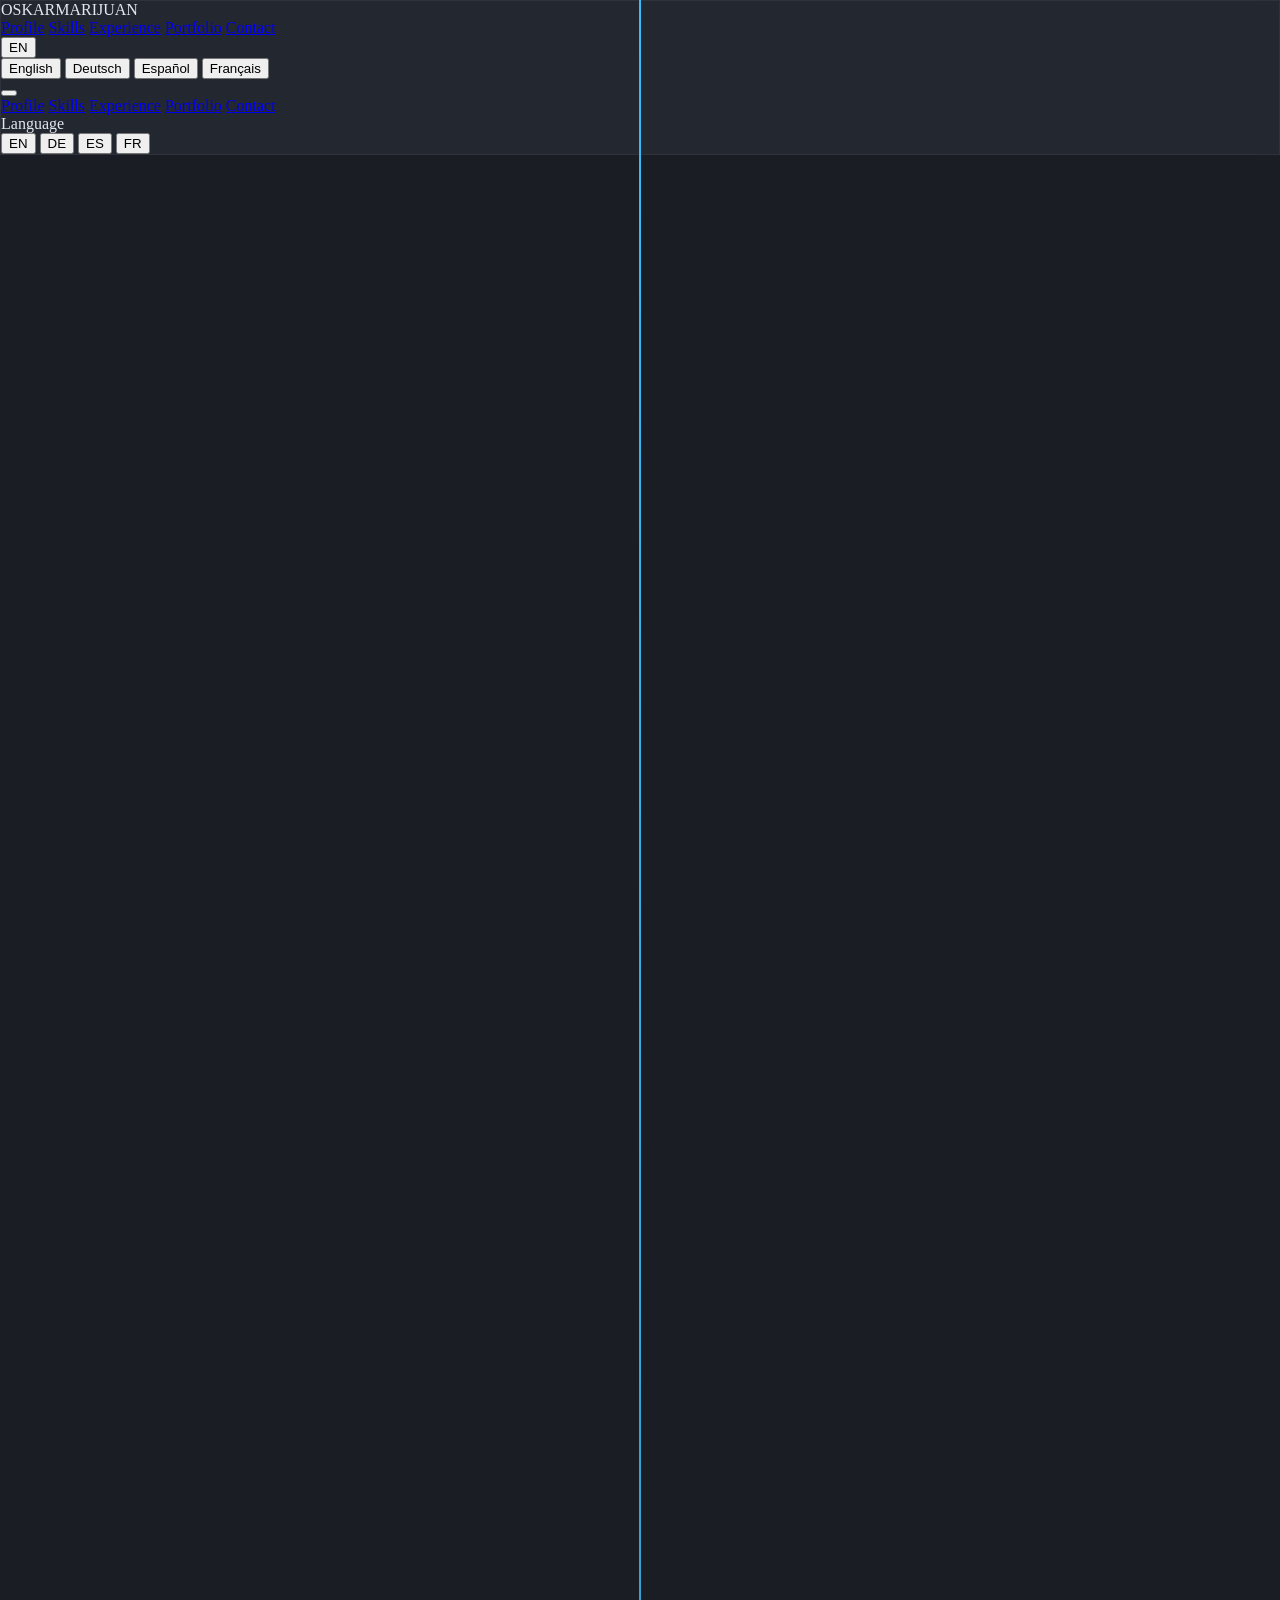
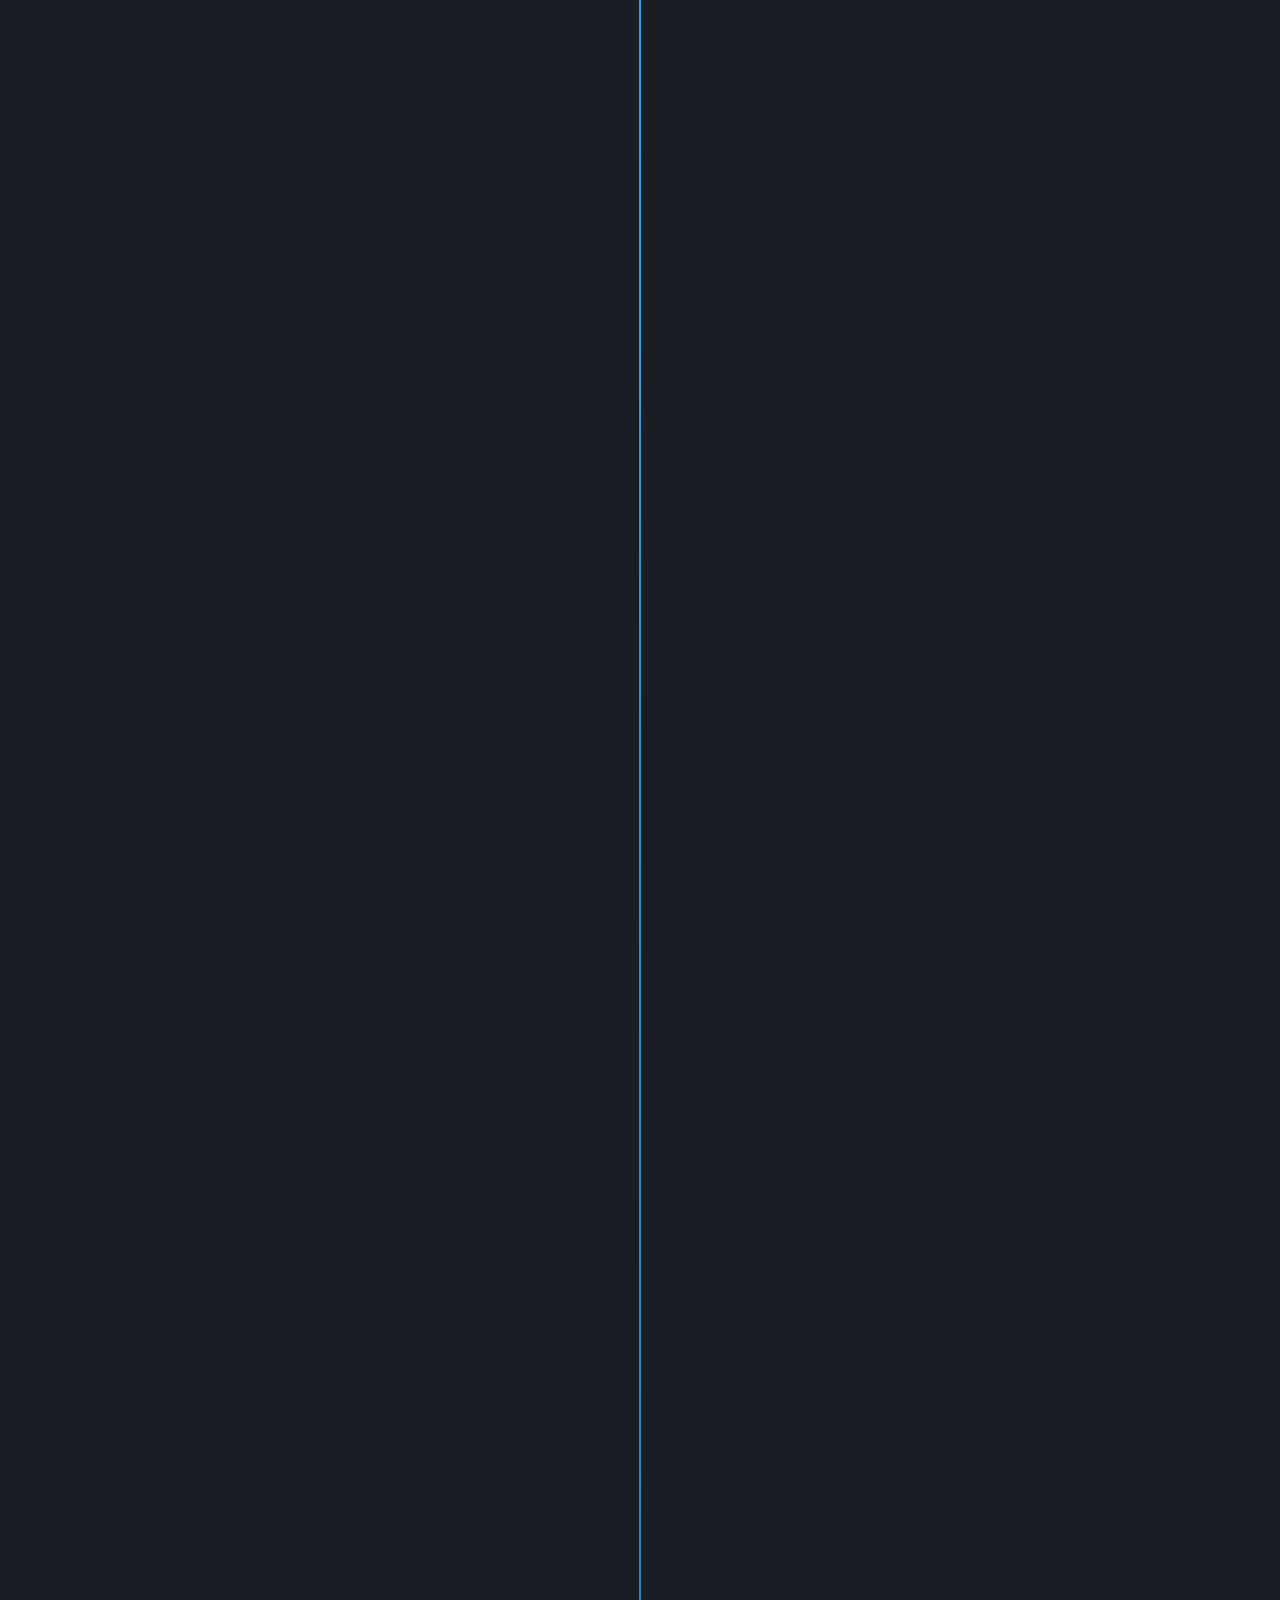
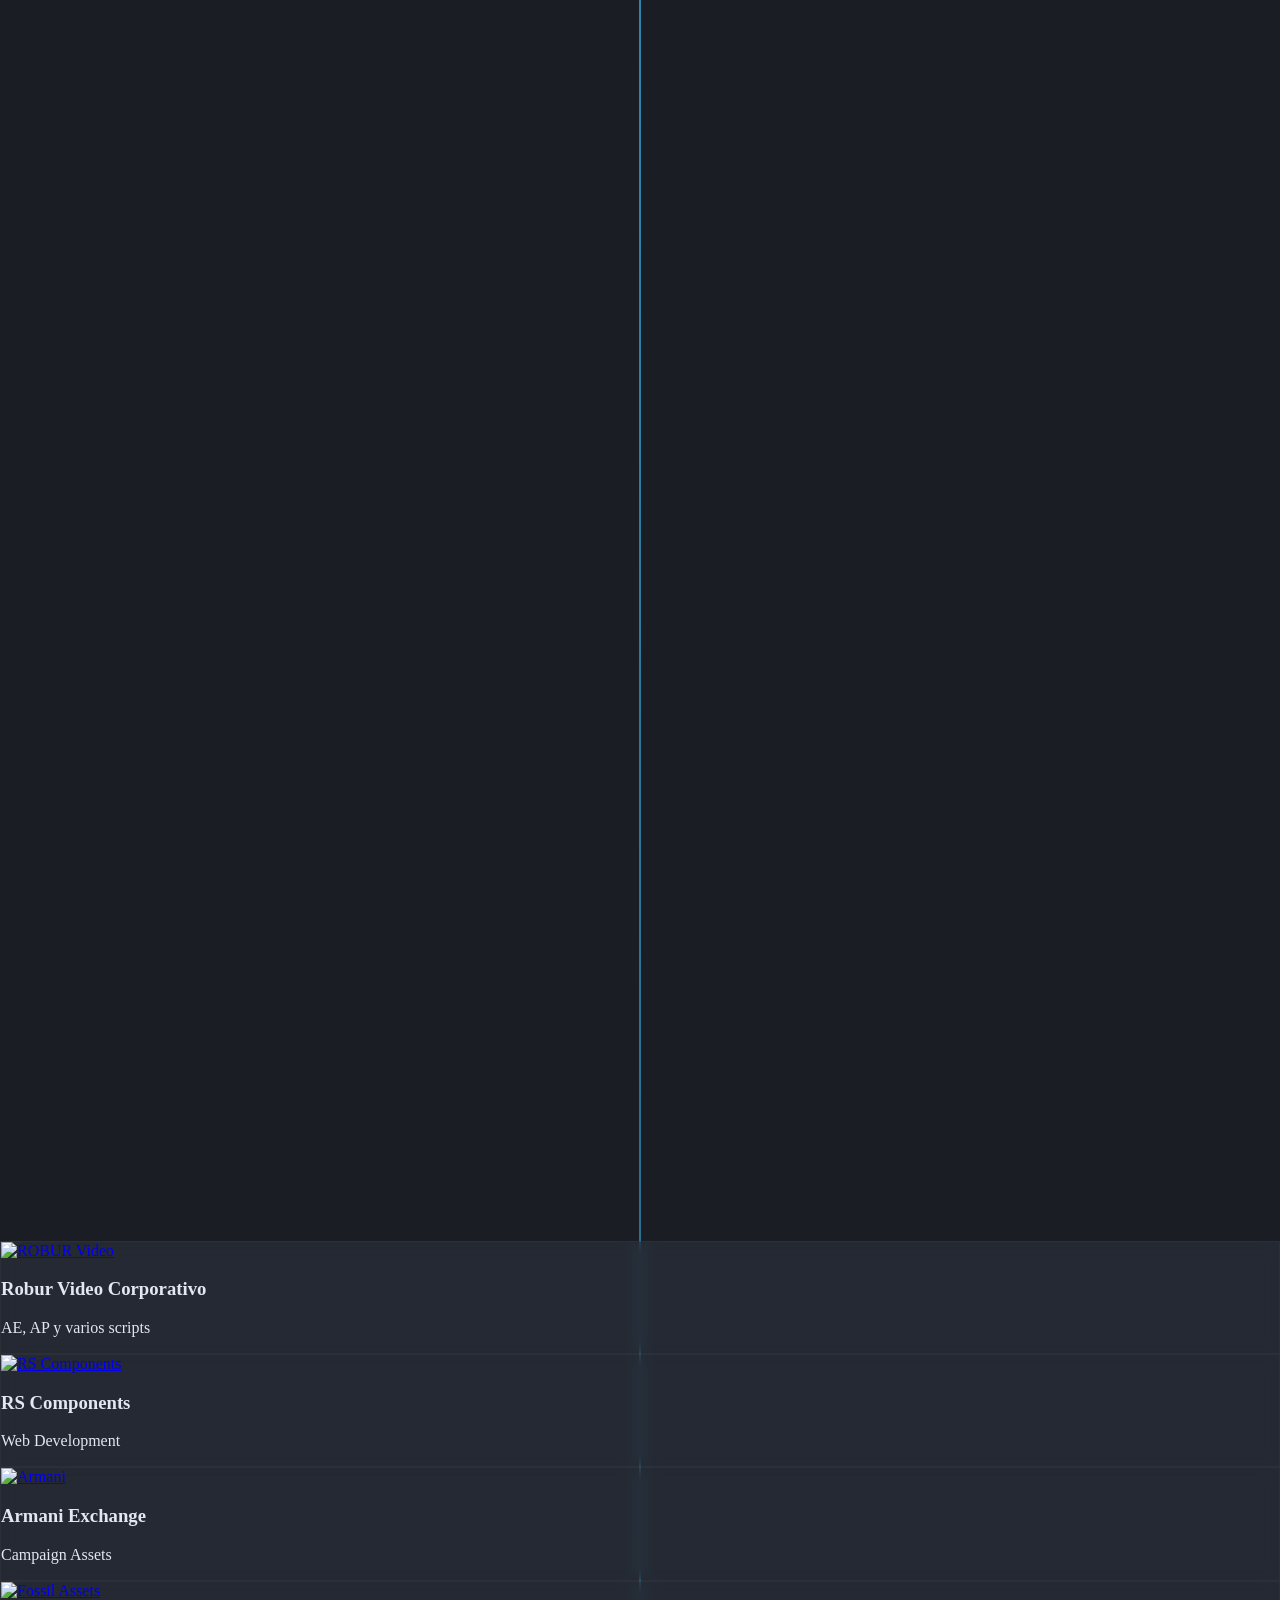
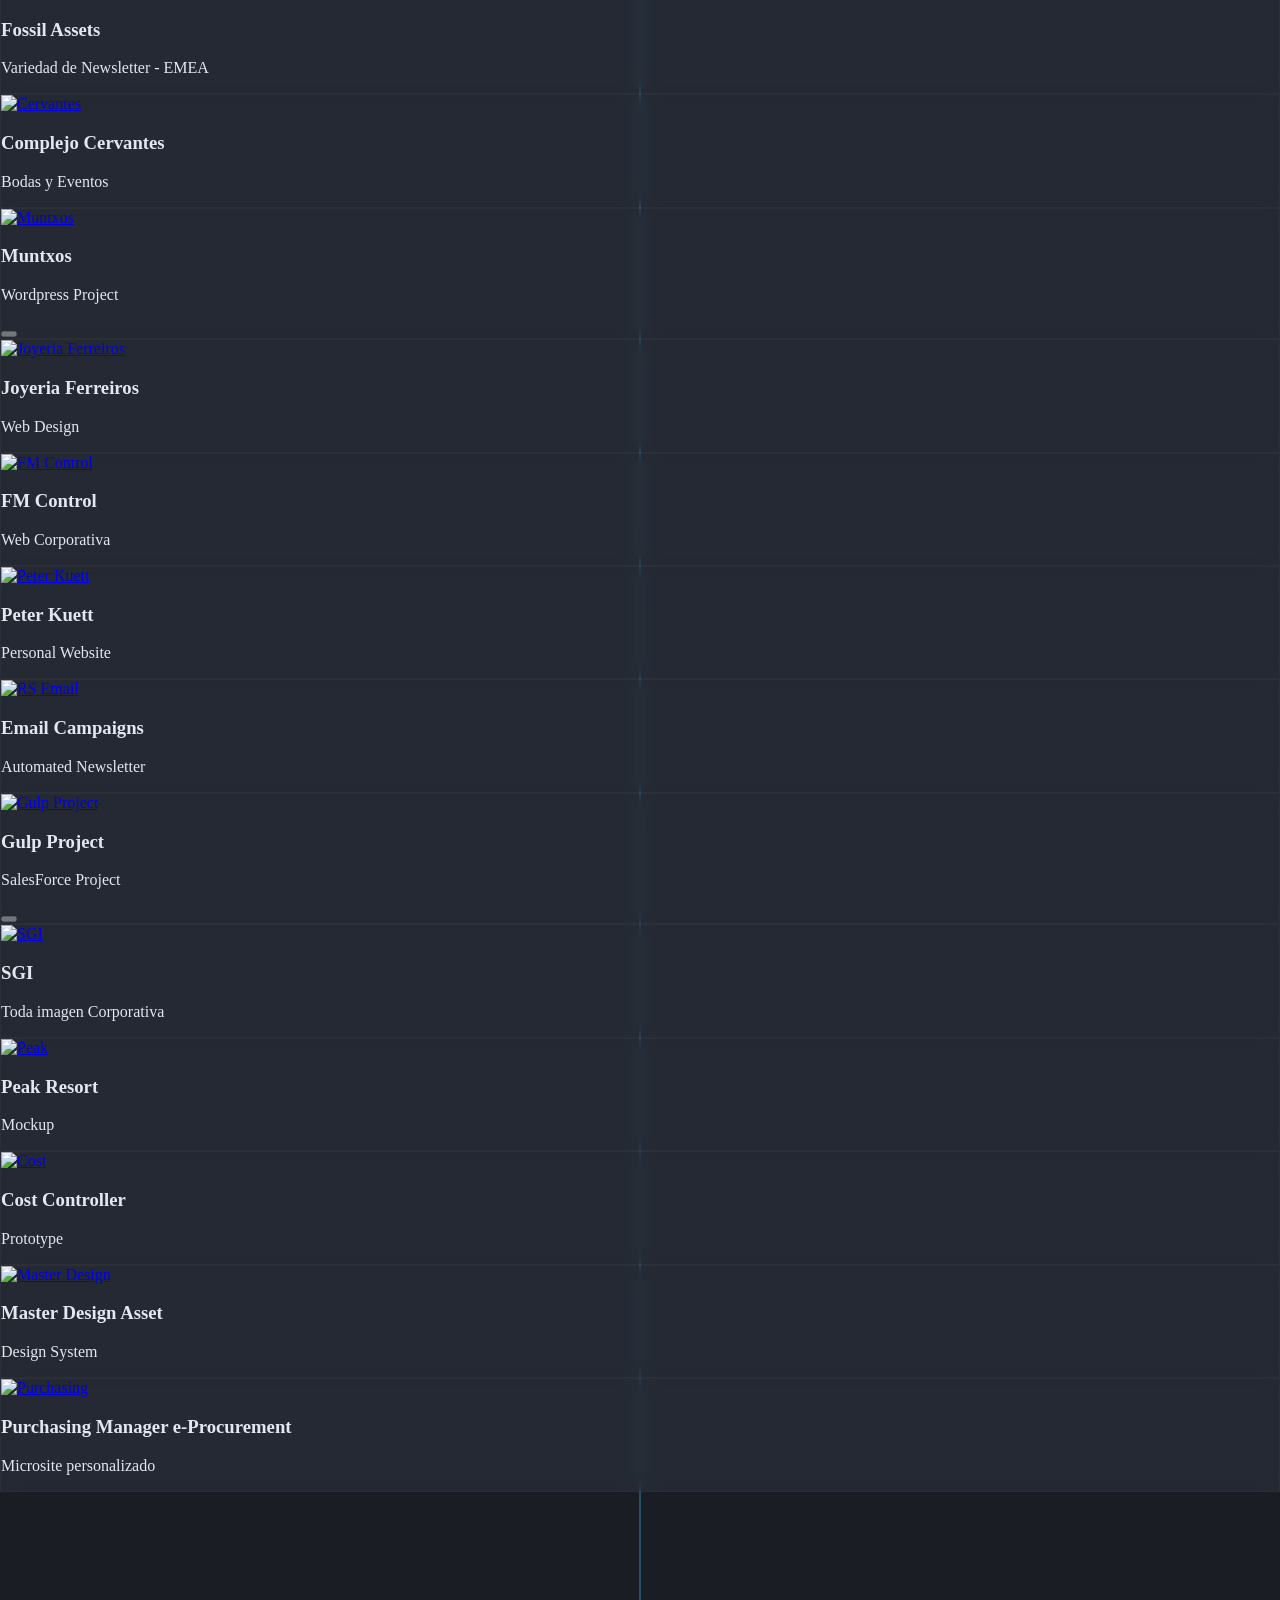
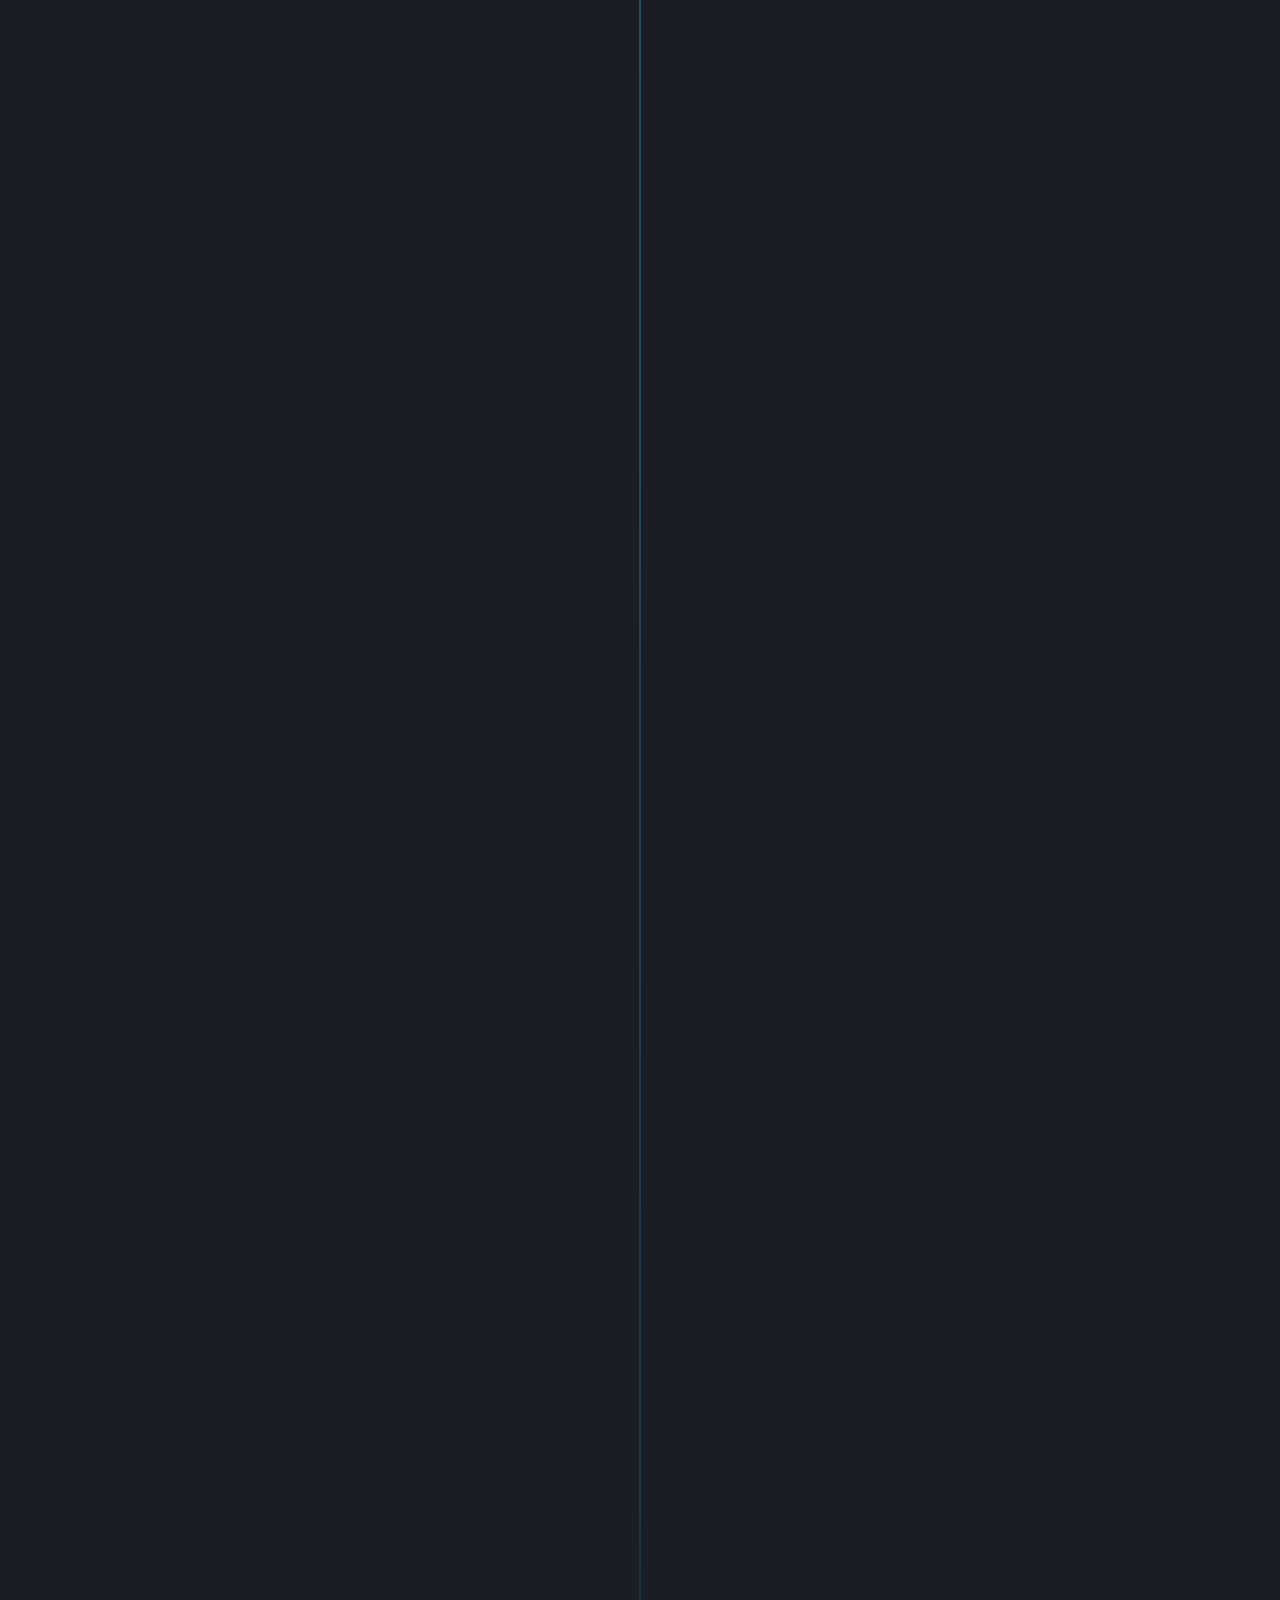
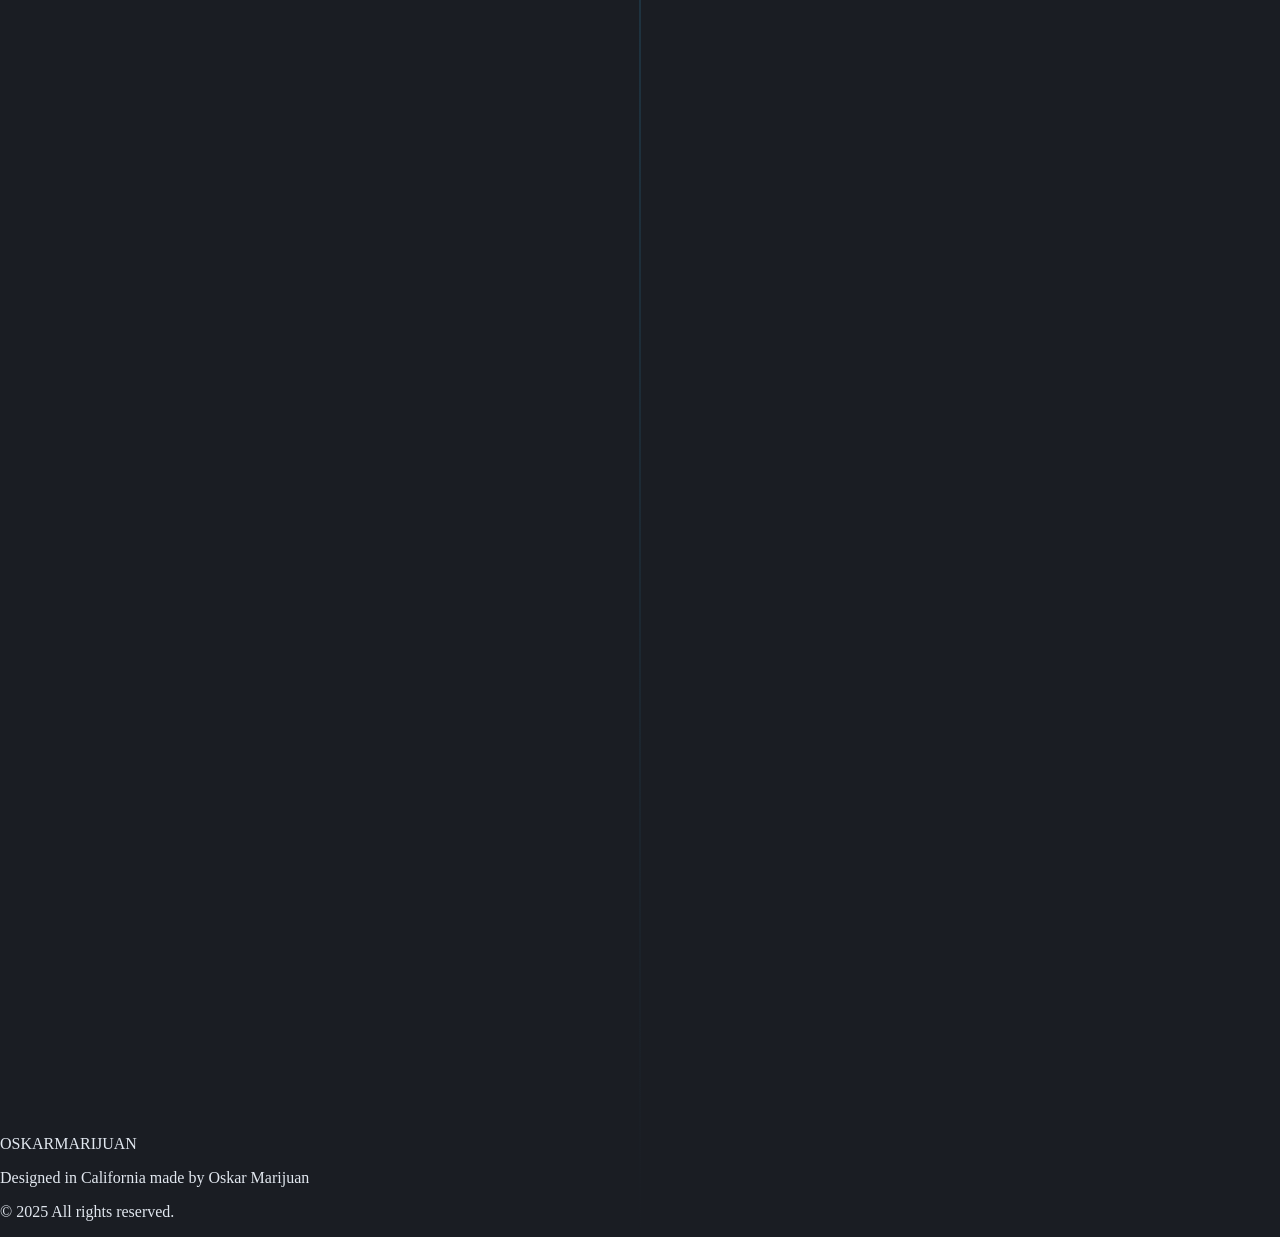
==== commit c6b6d8cf: "Mejoras Hero mobile: botones mismo ancho, títulos responsive, CVs actualizados - Botones del Hero co" ====
--- a/public/index.html
+++ b/public/index.html
@@ -1,183 +1,3555 @@
-<!DOCTYPE HTML>
-<html lang="en-US">
-    <head>
-        <title>Marijuanez Portal</title>
-        <meta http-equiv="Content-Type" content="text/html; charset=UTF-8">
-        <meta name="description" content="Template by Marijuanez" />
-        <meta name="keywords" content="HTML, CSS, JavaScript, PHP" />
-        <meta name="author" content="Marijuanez" />
-        <meta name="viewport" content="width=device-width, initial-scale=1, maximum-scale=1">
-
-        <link rel="shortcut icon" href="images/favicon.png" />    
-        <link href='http://fonts.googleapis.com/css?family=Montserrat:400,700%7CPT+Serif:400,700' rel='stylesheet' type='text/css'>		
-        <link rel="stylesheet" type="text/css"  href='css/clear.css' />
-        <link rel="stylesheet" type="text/css"  href='css/common.css' />
-        <link rel="stylesheet" type="text/css"  href='css/font-awesome.min.css' />
-        <link rel="stylesheet" type="text/css"  href='css/carouFredSel.css' />
-        <link rel="stylesheet" type="text/css"  href='css/prettyPhoto.css' />        
-        <link rel="stylesheet" type="text/css"  href='css/sm-clean.css' />        
-        <link rel="stylesheet" type="text/css"  href='style.css' />
-        <link href="boxicons/css/boxicons.min.css" rel="stylesheet">
-
-        <!--[if lt IE 9]>
-                <script src="js/html5shiv.js"></script>                
-                <script src="js/respond.min.js"></script>                
-        <![endif]-->
-
-    </head>
-    <body class="page">
-
-        <table class="doc-loader">
-            <tbody>
-                <tr>
-                    <td>
-                        <img src="images/ajax-document-loader.gif" alt="Loading...">                    
-                    </td>
-                </tr>
-            </tbody>
-        </table>   
-
-        <div class="header-search">
-            <div class="content-1330 center-relative">
-                <form class="search-form">
-                    <label>		
-                        <input type="search" class="search-field" placeholder="Search ..." value="" name="s" title="Search for:">                        
-                    </label>    
-                </form>               
+<!DOCTYPE html>
+<html lang="es" class="scroll-smooth">
+
+<head>
+    <meta charset="UTF-8" />
+    <meta name="viewport" content="width=device-width, initial-scale=1.0" />
+    <title>Oskar Marijuan | Senior AI Designer & DesignOps Lead</title>
+    <meta name="description" />
+    <link rel="icon" type="image/png" href="images/favicon.png" />
+    <link rel="apple-touch-icon" href="images/favicon.png" />
+
+    <script src="https://cdn.tailwindcss.com"></script>
+    <link href="https://fonts.googleapis.com/css2?family=Plus+Jakarta+Sans:wght@300;400;500;600;700;800&display=swap"
+        rel="stylesheet" />
+    <script src="https://unpkg.com/lucide@latest"></script>
+    <link href="https://unpkg.com/aos@2.3.1/dist/aos.css" rel="stylesheet" />
+    <script src="https://unpkg.com/aos@2.3.1/dist/aos.js"></script>
+    <!-- Flag Icons Library -->
+    <link rel="stylesheet" href="https://cdn.jsdelivr.net/gh/lipis/flag-icons@7.0.0/css/flag-icons.min.css" />
+
+    <script>
+        tailwind.config = {
+            theme: {
+                extend: {
+                    fontFamily: {
+                        sans: ['"Plus Jakarta Sans"', "sans-serif"],
+                    },
+                    colors: {
+                        anthracite: {
+                            50: "#f6f7f9",
+                            100: "#eceef2",
+                            200: "#dce1e9",
+                            300: "#c4cddb",
+                            400: "#a6b3c9",
+                            500: "#8696b3",
+                            600: "#687999",
+                            700: "#54637f",
+                            800: "#465166", // Lighter Anthracite
+                            850: "#353c4b", // Base Card
+                            900: "#282d37", // Base Background
+                            950: "#1a1d23", // Deepest Anthracite
+                        },
+                        accent: {
+                            400: "#38bdf8", // Sky Blue
+                            500: "#0ea5e9", // Sky Blue Darker
+                            600: "#0284c7",
+                        },
+                        gold: {
+                            400: "#fbbf24",
+                            500: "#f59e0b",
+                        },
+                    },
+                    animation: {
+                        blob: "blob 7s infinite",
+                    },
+                    keyframes: {
+                        blob: {
+                            "0%": {
+                                transform: "translate(0px, 0px) scale(1)",
+                            },
+                            "33%": {
+                                transform: "translate(30px, -50px) scale(1.1)",
+                            },
+                            "66%": {
+                                transform: "translate(-20px, 20px) scale(0.9)",
+                            },
+                            "100%": {
+                                transform: "translate(0px, 0px) scale(1)",
+                            },
+                        },
+                    },
+                },
+            },
+        };
+    </script>
+
+    <link rel="stylesheet" href="https://cdn.jsdelivr.net/npm/glightbox/dist/css/glightbox.min.css" />
+    <link rel="stylesheet" href="https://cdn.jsdelivr.net/npm/swiper@11/swiper-bundle.min.css" />
+    <style>
+        /* Prevent horizontal scroll on mobile */
+        * {
+            box-sizing: border-box;
+        }
+
+        html {
+            overflow-x: hidden;
+            width: 100%;
+            position: relative;
+        }
+
+        body {
+            background-color: #1a1d23;
+            color: #e2e8f0;
+            overflow-x: hidden;
+            width: 100%;
+            position: relative;
+            margin: 0;
+            padding: 0;
+        }
+
+        /* Ensure all containers respect viewport width */
+        section,
+        div {
+            max-width: 100%;
+        }
+
+        /* Custom Scrollbar */
+        ::-webkit-scrollbar {
+            width: 10px;
+        }
+
+        ::-webkit-scrollbar-track {
+            background: #1a1d23;
+        }
+
+        ::-webkit-scrollbar-thumb {
+            background: #465166;
+            border-radius: 5px;
+            border: 2px solid #1a1d23;
+        }
+
+        ::-webkit-scrollbar-thumb:hover {
+            background: #54637f;
+        }
+
+        /* Glassmorphism */
+        .glass {
+            background: rgba(40, 45, 55, 0.7);
+            backdrop-filter: blur(12px);
+            -webkit-backdrop-filter: blur(12px);
+            border: 1px solid rgba(255, 255, 255, 0.05);
+        }
+
+        .glass-card {
+            background: rgba(53, 60, 75, 0.4);
+            backdrop-filter: blur(8px);
+            border: 1px solid rgba(255, 255, 255, 0.03);
+            transition: all 0.1s ease;
+            /* Speed up for tilt effect */
+            transform-style: preserve-3d;
+            perspective: 1000px;
+        }
+
+        .glass-card:hover {
+            background: rgba(53, 60, 75, 0.6);
+            border-color: rgba(56, 189, 248, 0.3);
+            box-shadow: 0 10px 40px -10px rgba(0, 0, 0, 0.5);
+        }
+
+        /* 3D Content Helper */
+        .glass-content {
+            transform: translateZ(20px);
+        }
+
+        .timeline-line {
+            position: absolute;
+            left: 20px;
+            top: 0;
+            bottom: 0;
+            width: 2px;
+            background: linear-gradient(to bottom, #38bdf8, #1a1d23);
+        }
+
+        @media (min-width: 768px) {
+            .timeline-line {
+                left: 50%;
+                transform: translateX(-50%);
+            }
+        }
+
+        /* Portfolio Filter Styles */
+        .portfolio-filter.active {
+            color: #38bdf8;
+            border-bottom-color: #38bdf8;
+        }
+
+        .animation-delay-2000 {
+            animation-delay: 2s;
+        }
+
+        .animation-delay-4000 {
+            animation-delay: 4s;
+        }
+
+        /* Portfolio Filter Styles */
+        .portfolio-filter.active {
+            background-color: #0ea5e9;
+            color: white;
+            border-color: #0ea5e9;
+        }
+    </style>
+</head>
+
+<body class="selection:bg-accent-500 selection:text-white overflow-x-hidden">
+    <nav class="fixed w-full z-50 top-0 glass transition-all duration-300 border-b border-white/5" id="navbar">
+        <div class="max-w-7xl mx-auto px-4 sm:px-6 lg:px-8">
+            <div class="flex items-center justify-between h-20">
+                <div class="flex-shrink-0 cursor-pointer" onclick="window.scrollTo(0,0)">
+                    <span class="text-2xl font-extrabold tracking-tighter text-white">OSKAR<span
+                            class="text-accent-400">MARIJUAN</span></span>
+                </div>
+
+                <div class="hidden md:block">
+                    <div class="ml-10 flex items-baseline space-x-8" id="nav-links">
+                        <a href="#about"
+                            class="nav-link text-gray-300 hover:text-white px-3 py-2 text-sm font-medium transition-colors border-b-2 border-transparent hover:border-accent-400"
+                            data-i18n="nav.about">Perfil</a>
+                        <a href="#skills"
+                            class="nav-link text-gray-300 hover:text-white px-3 py-2 text-sm font-medium transition-colors border-b-2 border-transparent hover:border-accent-400"
+                            data-i18n="nav.skills">Skills</a>
+                        <a href="#experience"
+                            class="nav-link text-gray-300 hover:text-white px-3 py-2 text-sm font-medium transition-colors border-b-2 border-transparent hover:border-accent-400"
+                            data-i18n="nav.experience">Experiencia</a>
+                        <a href="#portfolio"
+                            class="nav-link text-gray-300 hover:text-white px-3 py-2 text-sm font-medium transition-colors border-b-2 border-transparent hover:border-accent-400"
+                            data-i18n="nav.portfolio">Portfolio</a>
+                        <a href="#contact"
+                            class="bg-accent-600 hover:bg-accent-500 text-white px-5 py-2 rounded-lg text-sm font-bold transition-all shadow-lg shadow-accent-900/20 transform hover:scale-105 active:scale-95"
+                            data-i18n="nav.contact">Contacto</a>
+
+                        <!-- Language Selector -->
+                        <div class="relative group">
+                            <button
+                                class="flex items-center gap-2 px-3 py-2 text-gray-300 hover:text-white transition-colors">
+                                <span id="current-flag" class="fi fi-gb fis w-6"></span>
+                                <span id="current-lang" class="text-sm font-medium">EN</span>
+                                <i data-lucide="chevron-down" class="w-4 h-4"></i>
+                            </button>
+                            <div
+                                class="absolute right-0 mt-2 w-44 bg-anthracite-900 border border-gray-700 rounded-xl shadow-2xl opacity-0 invisible group-hover:opacity-100 group-hover:visible transition-all duration-300 overflow-hidden z-50">
+                                <button onclick="changeLanguage('en')"
+                                    class="lang-option w-full px-4 py-2.5 text-left text-sm text-gray-300 hover:bg-accent-500/20 hover:text-white transition-colors flex items-center gap-3">
+                                    <span class="fi fi-gb fis w-6"></span>
+                                    <span>English</span>
+                                </button>
+                                <button onclick="changeLanguage('de')"
+                                    class="lang-option w-full px-4 py-2.5 text-left text-sm text-gray-300 hover:bg-accent-500/20 hover:text-white transition-colors flex items-center gap-3">
+                                    <span class="fi fi-de fis w-6"></span>
+                                    <span>Deutsch</span>
+                                </button>
+                                <button onclick="changeLanguage('es')"
+                                    class="lang-option w-full px-4 py-2.5 text-left text-sm text-gray-300 hover:bg-accent-500/20 hover:text-white transition-colors flex items-center gap-3">
+                                    <span class="fi fi-es fis w-6"></span>
+                                    <span>Español</span>
+                                </button>
+                                <button onclick="changeLanguage('fr')"
+                                    class="lang-option w-full px-4 py-2.5 text-left text-sm text-gray-300 hover:bg-accent-500/20 hover:text-white transition-colors flex items-center gap-3">
+                                    <span class="fi fi-fr fis w-6"></span>
+                                    <span>Français</span>
+                                </button>
+                            </div>
+                        </div>
+                    </div>
+                </div>
+
+                <div class="md:hidden flex items-center gap-3">
+                    <span id="mobile-current-flag-icon" class="fi fi-gb fis w-6 rounded-sm"></span>
+                    <button onclick="toggleMenu()" class="text-gray-300 hover:text-white p-2">
+                        <i data-lucide="menu" class="w-6 h-6"></i>
+                    </button>
+                </div>
             </div>
         </div>
-
-
-        <div class="body-wrapper">           
-            <div class="content-1330 header-holder center-relative">
-                <div class="header-logo left">
-
-                    <h1 class="site-title">
-                        <a href="index.html">
-                            <img src="images/sunDefaultLogo.png" alt="Sun-">
-                        </a>               
-                    </h1>
-
-                </div>
-
-                <div class="header-menu right">
-                    <nav id="header-main-menu" class="left">
-                        <ul class="main-menu sm sm-clean">
-                            <li>
-                                <a href="index.html">Home</a>
-                                <!--<ul class="sub-menu">
-                                   <li>
-                                        <a href="index-image.html">Home & Image</a>
-                                    </li>
-                                </ul>-->
+        <div id="mobile-menu" class="md:hidden hidden bg-anthracite-900 border-b border-gray-800">
+            <div class="px-2 pt-2 pb-3 space-y-1 sm:px-3">
+                <a href="#about" onclick="toggleMenu()"
+                    class="text-gray-300 block px-3 py-2 rounded-md text-base font-medium"
+                    data-i18n="nav.about">Perfil</a>
+                <a href="#skills" onclick="toggleMenu()"
+                    class="text-gray-300 block px-3 py-2 rounded-md text-base font-medium"
+                    data-i18n="nav.skills">Skills</a>
+                <a href="#experience" onclick="toggleMenu()"
+                    class="text-gray-300 block px-3 py-2 rounded-md text-base font-medium"
+                    data-i18n="nav.experience">Experiencia</a>
+                <a href="#portfolio" onclick="toggleMenu()"
+                    class="text-gray-300 block px-3 py-2 rounded-md text-base font-medium"
+                    data-i18n="nav.portfolio">Portfolio</a>
+                <a href="#contact" onclick="toggleMenu()"
+                    class="text-accent-400 block px-3 py-2 rounded-md text-base font-medium"
+                    data-i18n="nav.contact">Contacto</a>
+
+                <div class="border-t border-gray-700 mt-2 pt-2">
+                    <div class="text-xs text-gray-500 uppercase px-3 py-2" data-i18n="nav.language">Idioma / Language
+                    </div>
+                    <div class="grid grid-cols-2 gap-2 px-3 py-2">
+                        <button id="btn-lang-en" onclick="changeLanguage('en'); toggleMenu()"
+                            class="mobile-lang-btn px-3 py-2.5 bg-anthracite-800 rounded-lg text-gray-300 hover:bg-accent-500/20 hover:text-white transition-colors text-sm flex items-center justify-center gap-2">
+                            <span class="fi fi-gb fis"></span> EN
+                        </button>
+                        <button id="btn-lang-de" onclick="changeLanguage('de'); toggleMenu()"
+                            class="mobile-lang-btn px-3 py-2.5 bg-anthracite-800 rounded-lg text-gray-300 hover:bg-accent-500/20 hover:text-white transition-colors text-sm flex items-center justify-center gap-2">
+                            <span class="fi fi-de fis"></span> DE
+                        </button>
+                        <button id="btn-lang-es" onclick="changeLanguage('es'); toggleMenu()"
+                            class="mobile-lang-btn px-3 py-2.5 bg-anthracite-800 rounded-lg text-gray-300 hover:bg-accent-500/20 hover:text-white transition-colors text-sm flex items-center justify-center gap-2">
+                            <span class="fi fi-es fis"></span> ES
+                        </button>
+                        <button id="btn-lang-fr" onclick="changeLanguage('fr'); toggleMenu()"
+                            class="mobile-lang-btn px-3 py-2.5 bg-anthracite-800 rounded-lg text-gray-300 hover:bg-accent-500/20 hover:text-white transition-colors text-sm flex items-center justify-center gap-2">
+                            <span class="fi fi-fr fis"></span> FR
+                        </button>
+                    </div>
+                </div>
+            </div>
+        </div>
+
+    </nav>
+
+    <section class="relative min-h-screen flex items-center justify-center pt-20 overflow-hidden">
+        <!-- Background Video (User Requested) -->
+        <div
+            class="absolute inset-0 z-0 overflow-hidden flex items-center justify-center pointer-events-none bg-anthracite-950">
+            <div class="relative w-[90%] h-[90%] rounded-[2rem] overflow-hidden shadow-2xl border border-white/5">
+                <video id="hero-video" autoplay muted loop playsinline
+                    class="w-full h-full object-cover opacity-90 mix-blend-overlay">
+                    <source src="images/hero-video.mp4" type="video/mp4">
+                    Your browser does not support the video tag.
+                </video>
+                <div class="absolute inset-0 bg-anthracite-950/50"></div> <!-- Overlay for text readability -->
+            </div>
+        </div>
+        <script>
+            document.addEventListener('DOMContentLoaded', function () {
+                var video = document.getElementById('hero-video');
+                if (video) {
+                    video.playbackRate = 0.6;
+                }
+            });
+        </script>
+
+        <!-- Tech Grid Background (Video-like feel) -->
+        <div
+            class="absolute inset-0 z-0 bg-[linear-gradient(rgba(255,255,255,0.03)_1px,transparent_1px),linear-gradient(90deg,rgba(255,255,255,0.03)_1px,transparent_1px)] bg-[size:4rem_4rem] [mask-image:radial-gradient(ellipse_60%_50%_at_50%_0%,#000_70%,transparent_100%)]">
+        </div>
+
+        <!-- Scanline Overlay -->
+        <div
+            class="absolute inset-0 z-0 pointer-events-none bg-[url('https://grainy-gradients.vercel.app/noise.svg')] opacity-10 mix-blend-overlay">
+        </div>
+
+
+        <div
+            class="relative z-10 max-w-7xl mx-auto px-4 sm:px-6 lg:px-8 flex flex-col items-center justify-center text-center h-full">
+
+            <!-- Content: Text -->
+            <div class="max-w-4xl">
+                <div data-aos="fade-down"
+                    class="inline-block mb-4 px-4 py-1 rounded-full border border-gray-700 bg-gray-800/50 text-accent-400 text-xs font-semibold tracking-widest uppercase hover:bg-gray-700 transition-colors cursor-default backdrop-blur-sm"
+                    data-i18n="hero.badge">
+                    AI & Design Systems
+                </div>
+
+                <h1 data-aos="fade-up" data-aos-delay="100"
+                    class="font-black mb-6 tracking-tight leading-tight select-none px-4 sm:px-0">
+                    <span class="block text-4xl sm:text-5xl md:text-7xl mb-2" data-i18n="hero.title">
+                        <span class="text-white">Digital</span>
+                        <span
+                            class="text-transparent bg-clip-text bg-gradient-to-r from-accent-400 to-purple-500">Designer</span>
+                    </span>
+                    <span class="block text-2xl sm:text-3xl md:text-5xl text-gray-400 font-bold mt-2" data-i18n="hero.subtitle">
+                        AI-Enhanced Front-end & Email
+                    </span>
+                </h1>
+
+                <!-- Desktop Detailed Description (Hidden on mobile) -->
+                <p data-aos="fade-up" data-aos-delay="200"
+                    class="hidden md:block max-w-2xl mx-auto text-gray-400 text-lg leading-relaxed mb-8"
+                    data-i18n="hero.description">
+                    Desarrollo front-end y email HTML orientado a estándares, rendimiento, accesibilidad y control total
+                    del render en web y correo.
+                </p>
+
+                <div data-aos="fade-up" data-aos-delay="300"
+                    class="flex flex-col sm:flex-row gap-4 justify-center items-center w-full sm:w-auto px-4 sm:px-0">
+                    <a href="#portfolio"
+                        class="w-full sm:w-52 px-8 py-4 bg-accent-600 hover:bg-accent-500 text-white rounded-lg font-bold text-lg transition-all flex items-center justify-center gap-2 shadow-lg shadow-accent-500/20 hover:-translate-y-1">
+                        <span data-i18n="hero.cta_work">Mi Trabajo</span> <i data-lucide="arrow-down"
+                            class="w-5 h-5"></i>
+                    </a>
+                    <a href="#contact"
+                        class="w-full sm:w-52 px-8 py-4 bg-white/5 border border-white/10 hover:bg-white/10 text-white rounded-lg font-bold text-lg transition-all flex items-center justify-center gap-2 backdrop-blur-sm hover:-translate-y-1"
+                        data-i18n="hero.cta_contact">
+                        Contactar
+                    </a>
+
+                    <!-- CV Download Dropdown -->
+                    <div class="relative group w-full sm:w-52">
+                        <button
+                            class="w-full px-8 py-4 bg-anthracite-800 border border-gray-700 hover:border-accent-500 text-gray-300 hover:text-white rounded-lg font-bold text-lg transition-all flex items-center justify-center gap-2 shadow-lg hover:-translate-y-1">
+                            <i data-lucide="download" class="w-5 h-5"></i> <span data-i18n="hero.cv_btn">CV</span>
+                            <i data-lucide="chevron-down" class="w-4 h-4 ml-1"></i>
+                        </button>
+                        <!-- Dropdown Menu -->
+                        <div
+                            class="absolute bottom-full left-1/2 -translate-x-1/2 mb-2 w-40 py-2 bg-anthracite-900 border border-gray-700 rounded-xl shadow-2xl opacity-0 invisible group-hover:opacity-100 group-hover:visible transition-all duration-300 transform origin-bottom translate-y-2 group-hover:translate-y-0">
+                            <span
+                                class="block px-4 py-2 text-xs text-gray-500 font-semibold uppercase tracking-wider text-center border-b border-gray-800 mb-1">
+                                Idioma
+                            </span>
+                            <a href="documents/cv-es.pdf" target="_blank"
+                                class="block px-4 py-2 text-sm text-gray-300 hover:text-white hover:bg-accent-500/20 transition-colors text-center flex items-center justify-center gap-2">
+                                🇪🇸 Español
+                            </a>
+                            <a href="documents/cv-en.pdf" target="_blank"
+                                class="block px-4 py-2 text-sm text-gray-300 hover:text-white hover:bg-accent-500/20 transition-colors text-center flex items-center justify-center gap-2">
+                                🇺🇸 English
+                            </a>
+                            <a href="documents/cv-de.pdf" target="_blank"
+                                class="block px-4 py-2 text-sm text-gray-300 hover:text-white hover:bg-accent-500/20 transition-colors text-center flex items-center justify-center gap-2">
+                                🇩🇪 Deutsch
+                            </a>
+                            <a href="documents/cv-fr.pdf" target="_blank"
+                                class="block px-4 py-2 text-sm text-gray-300 hover:text-white hover:bg-accent-500/20 transition-colors text-center flex items-center justify-center gap-2">
+                                🇫🇷 Français
+                            </a>
+                        </div>
+                    </div>
+                </div>
+            </div>
+        </div>
+    </section>
+
+    <section id="about" class="py-24 bg-anthracite-900 relative">
+        <div class="max-w-7xl mx-auto px-4 sm:px-6 lg:px-8">
+            <div class="grid md:grid-cols-2 gap-16 items-center">
+                <div data-aos="fade-right">
+                    <h2 class="text-3xl md:text-5xl font-bold text-white mb-6" data-i18n="about.title">
+                        Sobre Mí
+                    </h2>
+                    <div class="w-20 h-1 bg-accent-500 mb-8 rounded-full"></div>
+
+                    <div class="space-y-6 text-gray-400 text-lg leading-relaxed">
+                        <p data-i18n="about.p1">
+                            Con <strong class="text-white">casi tres décadas de experiencia profesional</strong>, he
+                            desarrollado una trayectoria sólida y versátil que abarca diseño gráfico, desarrollo
+                            Frontend y <strong class="text-white">liderazgo en la integración de flujos de trabajo de
+                                IA</strong>. Mi carrera comenzó en el mundo del diseño editorial (offline), lo que me
+                            dio una base inquebrantable en composición, tipografía y color, antes de saltar al mundo
+                            digital en el año 2000.
+                        </p>
+                        <p data-i18n="about.p2">
+                            He trabajado en hubs tecnológicos clave como <strong class="text-white">Londres, Múnich y
+                                Madrid</strong>, adaptándome a culturas y metodologías diversas. Esta experiencia
+                            internacional me ha permitido perfeccionar una visión holística: no solo diseño interfaces,
+                            sino que construyo <strong class="text-white">sistemas escalables</strong> que unen a los
+                            equipos de diseño y desarrollo.
+                        </p>
+                        <h3 class="text-xl font-bold text-white mt-8 mb-2" data-i18n="about.subtitle">Filosofía de
+                            Liderazgo</h3>
+                        <p data-i18n="about.p3">
+                            Como Lead, mi objetivo es mentorizar y empoderar. Creo firmemente en la <strong
+                                class="text-white">automatización inteligente (DesignOps)</strong> para eliminar tareas
+                            repetitivas, permitiendo que el talento humano se centre en la creatividad y la estrategia.
+                            La integración de modelos de IA no es el futuro, es el presente que ya estoy implementando
+                            para optimizar tiempos y resultados.
+                        </p>
+                        <p data-i18n="about.p4">
+                            Mi expertise abarca desde la arquitectura de la información y prototipado avanzado en Figma,
+                            hasta la implementación final en código (HTML/CSS/JS), asegurando que la visión creativa se
+                            traduzca píxel a píxel en el producto final.
+                        </p>
+                    </div>
+
+                    <div class="mt-8 flex flex-wrap gap-4">
+                        <span
+                            class="px-4 py-2 bg-anthracite-800 rounded-md text-sm text-gray-300 border border-gray-700 hover:border-accent-400 hover:text-white transition-colors cursor-default"
+                            data-i18n="about.tags.leadership">Liderazgo
+                            de Diseño</span>
+                        <span
+                            class="px-4 py-2 bg-anthracite-800 rounded-md text-sm text-gray-300 border border-gray-700 hover:border-accent-400 hover:text-white transition-colors cursor-default"
+                            data-i18n="about.tags.strategy">Estrategia
+                            de IA</span>
+                        <span
+                            class="px-4 py-2 bg-anthracite-800 rounded-md text-sm text-gray-300 border border-gray-700 hover:border-accent-400 hover:text-white transition-colors cursor-default"
+                            data-i18n="about.tags.designops">DesignOps
+                            & Automatización</span>
+                        <span
+                            class="px-4 py-2 bg-anthracite-800 rounded-md text-sm text-gray-300 border border-gray-700 hover:border-accent-400 hover:text-white transition-colors cursor-default"
+                            data-i18n="about.tags.frontend">Frontend
+                            Integrado</span>
+                    </div>
+                </div>
+
+                <div data-aos="fade-left" class="relative group">
+                    <!-- Profile Image -->
+                    <div class="mb-8 relative z-10">
+                        <div
+                            class="relative w-full h-[500px] rounded-2xl overflow-hidden border border-gray-700 shadow-2xl group-hover:border-accent-500/50 transition-colors duration-500">
+                            <img src="images/oskar-profile.png" alt="Oskar Marijuan"
+                                class="w-full h-full object-cover object-top hover:scale-105 transition-transform duration-700">
+                            <div
+                                class="absolute inset-0 bg-gradient-to-t from-anthracite-900 via-transparent to-transparent opacity-60">
+                            </div>
+                        </div>
+                    </div>
+
+                    <div
+                        class="absolute inset-0 bg-accent-500/20 rounded-2xl blur-2xl -z-10 group-hover:bg-accent-500/30 transition-all duration-500">
+                    </div>
+                    <div class="glass-card p-8 rounded-2xl border border-gray-700">
+                        <div class="glass-content">
+                            <h3 class="text-xl font-bold text-white mb-6" data-i18n="about.details.title">
+                                Detalles Personales
+                            </h3>
+                            <ul class="space-y-4">
+                                <li class="flex items-start gap-4">
+                                    <i data-lucide="map-pin" class="w-5 h-5 text-accent-400 mt-1"></i>
+                                    <div>
+                                        <span class="block text-sm text-gray-500"
+                                            data-i18n="about.details.location">Ubicación</span>
+                                        <span class="text-white">Gräfstr. 28, 81241 Múnich, Alemania</span>
+                                    </div>
                                 </li>
-                                <li>
-                                    <a href="portfolio.html">Portfolio</a>
-                                </li> 
-                                <li>
-                                    <a href="about.html">Biography </a>
-                                    </li>       
-                                <li>
-                                <a href="contact.html">Contact</a>
+                                <li class="flex items-start gap-4">
+                                    <i data-lucide="mail" class="w-5 h-5 text-accent-400 mt-1"></i>
+                                    <div>
+                                        <span class="block text-sm text-gray-500"
+                                            data-i18n="about.details.email">Email</span>
+                                        <a href="mailto:oskar.marijuan@gmail.com"
+                                            class="text-white hover:text-accent-400 transition-colors">oskar.marijuan@gmail.com</a>
+                                    </div>
                                 </li>
-                        </ul>
-                    </nav>
-                    
-                    						
-                </div>
-                <div class="clear"></div>
+                                <li class="flex items-start gap-4">
+                                    <i data-lucide="phone" class="w-5 h-5 text-accent-400 mt-1"></i>
+                                    <div>
+                                        <span class="block text-sm text-gray-500"
+                                            data-i18n="about.details.phone">Teléfono</span>
+                                        <span class="text-white">+49 178 6270828</span>
+                                    </div>
+                                </li>
+                                <li class="flex items-start gap-4">
+                                    <i data-lucide="languages" class="w-5 h-5 text-accent-400 mt-1"></i>
+                                    <div>
+                                        <span class="block text-sm text-gray-500"
+                                            data-i18n="about.details.languages">Idiomas</span>
+                                        <span class="text-white" data-i18n="about.details.languages_val">Castellano
+                                            (Nativo), Inglés, Alemán, Euskera</span>
+                                    </div>
+                                </li>
+                            </ul>
+                        </div>
+                    </div>
+                </div>
             </div>
-
-            <div id="content" class="site-content">
-                <article>
-                    <div class="content-1330 center-relative">
-                        <div class="page-desc">
-                            <b>Oskar Marijuan</b> is a Basque artist born in <b>Bilbao</b> area in the 1973’s.  At a early age he starts practicing drawing and distinguishes himself thanks to his bright, rebellious and creative mind.
-                         </div>
-                        <div class="clear"></div>
-                        <p>&nbsp;</p>
-                        <div class="content-1530 center-relative block">
-                            <img src="demo-images/sun_portfolio_image14.jpg" alt="">
-                        </div>
-
-
-
-                        
-                        <div class="clear"></div>
-                        <p>&nbsp;</p>
-                        <p>&nbsp;</p>
-                        <div class="one_half">
-                            <p>
-                                <strong>The Story</strong>
-                                <br>
-                                In fact, he was forced by his father to study Graphic Arts.
-                                He went to work on it without having finished the professional training cycle.
-                                Displaying a strong interest and skills in graphic design and photography. 
-                                In what has become a calm and peaceful space, he organizes himself an unusual and secluded universe where he acquires photographs, drawings, paintings, collages and other artistic creations.</p>
-                        </div>
-                        <div class="one_half last">
-                            <p>
-                                <strong>Career</strong>
-                                <br>
-                                After having lived in Bilbao, Tenerife, London, Madrid and finally in Munich, sometimes without being able to enjoy the passion for painting for reasons of space or work that as a Webmaster he has been developing in his life.
-                                In what has become a calm and peaceful space, he organizes himself an unusual and secluded universe where he acquires photographs, drawings, paintings and other artistic creations.
-                                  </p>
-                            <p>&nbsp;</p>                            
-                            <p>&nbsp;</p> 
-                            <p>&nbsp;</p>                      
-                        </div>
-                        <!--<div class="clear"></div>-->
-                    </div>
-                </article>
+        </div>
+    </section>
+
+    <section id="skills" class="py-24 bg-anthracite-950">
+        <div class="max-w-7xl mx-auto px-4 sm:px-6 lg:px-8">
+            <div class="text-center mb-16" data-aos="fade-up">
+                <h2 class="text-3xl md:text-5xl font-bold text-white mb-4" data-i18n="skills.title">
+                    Habilidades Clave y Herramientas AI
+                </h2>
+                <!-- Mobile Short Description (Visible only mainly on mobile) -->
+                <p class="md:hidden text-gray-400 max-w-3xl mx-auto mb-8">
+                    Hybrid Design + Code. Front-end, Email and AI-assisted workflows.
+                </p>
+
+                <!-- Desktop Detailed Description (Hidden on mobile) -->
+                <p class="hidden md:block text-gray-400 max-w-3xl mx-auto" data-i18n="skills.description">
+                    Perfil híbrido que une Diseño y Código. Especialista en traducir sistemas de diseño complejos en
+                    frontends responsivos utilizando <strong class="text-white">HTML5, CSS3/SASS</strong> y frameworks
+                    modernos.
+                    Experto en aprovechar herramientas <strong class="text-white">Cloud y de Automatización</strong>
+                    para optimizar flujos de trabajo creativos.
+                </p>
             </div>
 
-            <!--Footer-->
-
-            <footer class="footer">
-                <div class="content-1330 center-relative">			
-                    <ul>
-                        <li class="left-footer-content">
-                            © 2021 <i class="fa fa-heart"></i>by <a href="https://marijuanez.web.app/">Marijuanez</a>.            
-                        </li>
-                        <li class="center-footer-content">                
-                            <a href="index.html">
-                                <img src="images/sunDefaultLogoFooter.png" alt="Sun-">
-                            </a>                
-                        </li>
-                        <li class="right-footer-contnet">
-                            <a href="https://marijuanez.github.io/profile/">Github</a>
-                            <a href="https://twitter.com/oskarm37286484">Twitter</a>
-                            <a href="https://www.linkedin.com/in/oscarmarijuan/">Linkedin</a>
-                            <a href="https://dribbble.com/marijuan">Dribbble</a>
-                            <a href="https://www.instagram.com/oskarmarijuan/">Instagram</a>            
-                        </li>
-                        <li class="left-footer-content mobile">
-                            <!-- Link back to Colorlib can't be removed. Template is licensed under CC BY 3.0. -->
-Copyright &copy;<script>document.write(new Date().getFullYear());</script> All rights reserved | This template is made with  <i class="fa fa-heart-o" aria-hidden="true"></i> by <a href="https://marijuanez.web.app/" target="_blank">Marijuanez</a>
-<!-- Link back to Colorlib can't be removed. Template is licensed under CC BY 3.0. -->
-                        </li>
-                    </ul>
-                </div>
-            </footer>
-
-            <!-- End .body-border -->
+            <div class="grid md:grid-cols-2 gap-12">
+                <!-- Left Column: Skill Bars -->
+                <div class="space-y-8" data-aos="fade-right">
+                    <h3 class="text-2xl font-bold text-white mb-6 flex items-center gap-2">
+                        <i data-lucide="bar-chart-3" class="w-6 h-6 text-accent-400"></i>
+                        <span data-i18n="skills.levels">Niveles de Competencia</span>
+                    </h3>
+
+                    <!-- 1. Frontend (Visible Mobile & Desktop) -->
+                    <div class="skill-bar-container">
+                        <div class="flex justify-between mb-2">
+                            <span class="text-gray-300 font-medium" data-i18n="skills.levels_list.frontend">Frontend
+                                Architecture (HTML5 / CSS3 / SASS)</span>
+                            <span class="text-accent-400 font-bold">85%</span>
+                        </div>
+                        <div class="w-full bg-anthracite-800 rounded-full h-2 overflow-hidden">
+                            <div class="skill-bar bg-accent-500 h-2 rounded-full w-0 transition-all duration-1000 ease-out"
+                                data-width="85%"></div>
+                        </div>
+                    </div>
+
+                    <!-- 2. Email (Visible Mobile & Desktop) -->
+                    <div class="skill-bar-container">
+                        <div class="flex justify-between mb-2">
+                            <span class="text-gray-300 font-medium" data-i18n="skills.levels_list.email">Email
+                                Development & Deliverability</span>
+                            <span class="text-accent-400 font-bold">70%</span>
+                        </div>
+                        <div class="w-full bg-anthracite-800 rounded-full h-2 overflow-hidden">
+                            <div class="skill-bar bg-accent-500 h-2 rounded-full w-0 transition-all duration-1000 ease-out"
+                                data-width="70%"></div>
+                        </div>
+                    </div>
+
+                    <!-- 3. Design Systems (Visible Mobile & Desktop) -->
+                    <div class="skill-bar-container">
+                        <div class="flex justify-between mb-2">
+                            <span class="text-gray-300 font-medium" data-i18n="skills.levels_list.design_systems">Design
+                                Systems & UI Tools</span>
+                            <span class="text-accent-400 font-bold">75%</span>
+                        </div>
+                        <div class="w-full bg-anthracite-800 rounded-full h-2 overflow-hidden">
+                            <div class="skill-bar bg-accent-500 h-2 rounded-full w-0 transition-all duration-1000 ease-out"
+                                data-width="75%"></div>
+                        </div>
+                    </div>
+                    <!-- 4. Cloud (Visible Mobile & Desktop) -->
+                    <div class="skill-bar-container">
+                        <div class="flex justify-between mb-2">
+                            <span class="text-gray-300 font-medium" data-i18n="skills.levels_list.cloud">Cloud &
+                                Automation</span>
+                            <span class="text-accent-400 font-bold">45%</span>
+                        </div>
+                        <div class="w-full bg-anthracite-800 rounded-full h-2 overflow-hidden">
+                            <div class="skill-bar bg-accent-500 h-2 rounded-full w-0 transition-all duration-1000 ease-out"
+                                data-width="45%"></div>
+                        </div>
+                    </div>
+
+                    <!-- HIDDEN ON MOBILE: CMS, Data, JS, Analytics -->
+                    <div class="hidden md:block space-y-8">
+                        <!-- CMS -->
+                        <div class="skill-bar-container">
+                            <div class="flex justify-between mb-2">
+                                <span class="text-gray-300 font-medium" data-i18n="skills.levels_list.cms">Content
+                                    Management</span>
+                                <span class="text-accent-400 font-bold">60%</span>
+                            </div>
+                            <div class="w-full bg-anthracite-800 rounded-full h-2 overflow-hidden">
+                                <div class="skill-bar bg-accent-500 h-2 rounded-full w-0 transition-all duration-1000 ease-out"
+                                    data-width="60%"></div>
+                            </div>
+                        </div>
+
+                        <!-- Data -->
+                        <div class="skill-bar-container">
+                            <div class="flex justify-between mb-2">
+                                <span class="text-gray-300 font-medium" data-i18n="skills.levels_list.data">Data
+                                    Structures
+                                    & APIs</span>
+                                <span class="text-accent-400 font-bold">55%</span>
+                            </div>
+                            <div class="w-full bg-anthracite-800 rounded-full h-2 overflow-hidden">
+                                <div class="skill-bar bg-accent-500 h-2 rounded-full w-0 transition-all duration-1000 ease-out"
+                                    data-width="55%"></div>
+                            </div>
+                        </div>
+
+                        <!-- JS -->
+                        <div class="skill-bar-container">
+                            <div class="flex justify-between mb-2">
+                                <span class="text-gray-300 font-medium" data-i18n="skills.levels_list.js">JavaScript
+                                    Ecosystem</span>
+                                <span class="text-accent-400 font-bold">45%</span>
+                            </div>
+                            <div class="w-full bg-anthracite-800 rounded-full h-2 overflow-hidden">
+                                <div class="skill-bar bg-accent-500 h-2 rounded-full w-0 transition-all duration-1000 ease-out"
+                                    data-width="45%"></div>
+                            </div>
+                        </div>
+
+                        <!-- Analytics -->
+                        <div class="skill-bar-container">
+                            <div class="flex justify-between mb-2">
+                                <span class="text-gray-300 font-medium"
+                                    data-i18n="skills.levels_list.analytics">Analytics &
+                                    Tagging</span>
+                                <span class="text-accent-400 font-bold">50%</span>
+                            </div>
+                            <div class="w-full bg-anthracite-800 rounded-full h-2 overflow-hidden">
+                                <div class="skill-bar bg-accent-500 h-2 rounded-full w-0 transition-all duration-1000 ease-out"
+                                    data-width="50%"></div>
+                            </div>
+                        </div>
+                    </div>
+                </div>
+
+                <!-- Right Column: Tech Stack -->
+                <div class="space-y-8" data-aos="fade-left">
+                    <h3 class="text-2xl font-bold text-white mb-6 flex items-center gap-2">
+                        <i data-lucide="cpu" class="w-6 h-6 text-accent-400"></i>
+                        <span data-i18n="skills.stack">Stack Tecnológico Detallado</span>
+                    </h3>
+
+                    <!-- Categorized Cards (Desktop) / Chips (Mobile) -->
+                    <div class="space-y-6">
+
+                        <!-- Design & Creative -->
+                        <!-- Mobile Chip View -->
+                        <div class="md:hidden">
+                            <h4
+                                class="text-accent-400 font-bold text-sm uppercase tracking-wider mb-2 flex items-center gap-2">
+                                <i data-lucide="pen-tool" class="w-4 h-4"></i> <span
+                                    data-i18n="skills.categories.design">Diseño & Creatividad</span>
+                            </h4>
+                            <div class="flex overflow-x-auto gap-2 pb-2 scrollbar-hide">
+                                <span class="badge-skill whitespace-nowrap">Figma</span>
+                                <span class="badge-skill whitespace-nowrap">Adobe Suite</span>
+                            </div>
+                        </div>
+                        <!-- Desktop Card View -->
+                        <div class="hidden md:block glass-card p-5 rounded-xl border border-gray-800/50">
+                            <h4
+                                class="text-accent-400 font-bold text-sm uppercase tracking-wider mb-3 flex items-center gap-2">
+                                <i data-lucide="pen-tool" class="w-4 h-4"></i> <span
+                                    data-i18n="skills.categories.design">Diseño & Creatividad</span>
+                            </h4>
+                            <div class="flex flex-wrap gap-2">
+                                <span class="badge-skill">Adobe XD</span>
+                                <span class="badge-skill">Photoshop</span>
+                                <span class="badge-skill">Illustrator</span>
+                                <span class="badge-skill">After Effects</span>
+                                <span class="badge-skill">InDesign</span>
+                                <span class="badge-skill">Figma</span>
+                                <span class="badge-skill">Proto.io</span>
+                            </div>
+                        </div>
+
+                        <!-- Frontend -->
+                        <!-- Mobile Chip View -->
+                        <div class="md:hidden">
+                            <h4
+                                class="text-accent-400 font-bold text-sm uppercase tracking-wider mb-2 flex items-center gap-2">
+                                <i data-lucide="layout" class="w-4 h-4"></i> <span
+                                    data-i18n="skills.categories.frontend">Frontend Core</span>
+                            </h4>
+                            <div class="flex overflow-x-auto gap-2 pb-2 scrollbar-hide">
+                                <span class="badge-skill whitespace-nowrap">HTML5</span>
+                                <span class="badge-skill whitespace-nowrap">CSS3</span>
+                                <span class="badge-skill whitespace-nowrap">SASS</span>
+                                <span class="badge-skill whitespace-nowrap">Responsive</span>
+                            </div>
+                        </div>
+                        <!-- Desktop Card View -->
+                        <div class="hidden md:block glass-card p-5 rounded-xl border border-gray-800/50">
+                            <h4
+                                class="text-accent-400 font-bold text-sm uppercase tracking-wider mb-3 flex items-center gap-2">
+                                <i data-lucide="layout" class="w-4 h-4"></i> <span
+                                    data-i18n="skills.categories.frontend">Frontend Core</span>
+                            </h4>
+                            <div class="flex flex-wrap gap-2">
+                                <span class="badge-skill">HTML5</span>
+                                <span class="badge-skill">CSS3</span>
+                                <span class="badge-skill">SASS</span>
+                                <span class="badge-skill">Flexbox</span>
+                                <span class="badge-skill">Grid</span>
+                                <span class="badge-skill">Responsive Design</span>
+                                <span class="badge-skill">Bootstrap</span>
+                                <span class="badge-skill">Material Kit</span>
+                            </div>
+                        </div>
+
+                        <!-- Email -->
+                        <!-- Mobile Chip View -->
+                        <div class="md:hidden">
+                            <h4
+                                class="text-accent-400 font-bold text-sm uppercase tracking-wider mb-2 flex items-center gap-2">
+                                <i data-lucide="mail" class="w-4 h-4"></i> <span
+                                    data-i18n="skills.categories.email">Email & Marketing Ops</span>
+                            </h4>
+                            <div class="flex overflow-x-auto gap-2 pb-2 scrollbar-hide">
+                                <span class="badge-skill whitespace-nowrap">Email HTML</span>
+                                <span class="badge-skill whitespace-nowrap">Responsys</span>
+                                <span class="badge-skill whitespace-nowrap">Deliverability</span>
+                            </div>
+                        </div>
+                        <!-- Desktop Card View -->
+                        <div class="hidden md:block glass-card p-5 rounded-xl border border-gray-800/50">
+                            <h4
+                                class="text-accent-400 font-bold text-sm uppercase tracking-wider mb-3 flex items-center gap-2">
+                                <i data-lucide="mail" class="w-4 h-4"></i> <span
+                                    data-i18n="skills.categories.email">Email & Marketing Ops</span>
+                            </h4>
+                            <div class="flex flex-wrap gap-2">
+                                <span class="badge-skill">Email HTML / CSS</span>
+                                <span class="badge-skill">Cross-client rendering</span>
+                                <span class="badge-skill">Oracle Responsys</span>
+                                <span class="badge-skill">ESPs & Automation</span>
+                                <span class="badge-skill">Deliverability (SPF/DKIM/DMARC)</span>
+                            </div>
+                        </div>
+
+                        <!-- Logic & Backend -->
+                        <!-- Desktop Card View (HIDDEN ON MOBILE) -->
+                        <div class="hidden md:block glass-card p-5 rounded-xl border border-gray-800/50">
+                            <h4
+                                class="text-accent-400 font-bold text-sm uppercase tracking-wider mb-3 flex items-center gap-2">
+                                <i data-lucide="code" class="w-4 h-4"></i> <span
+                                    data-i18n="skills.categories.logic">Lógica & Backend</span>
+                            </h4>
+                            <div class="flex flex-wrap gap-2">
+                                <span class="badge-skill">JavaScript</span>
+                                <span class="badge-skill">React</span>
+                                <span class="badge-skill">Redux</span>
+                                <span class="badge-skill">Node.js</span>
+                                <span class="badge-skill">Express</span>
+                                <span class="badge-skill">jQuery</span>
+                                <span class="badge-skill">REST APIs</span>
+                                <span class="badge-skill">AJAX / WebSockets</span>
+                            </div>
+                        </div>
+
+                        <!-- Cloud, Data & Ops -->
+                        <!-- Mobile Chip View -->
+                        <div class="md:hidden">
+                            <h4
+                                class="text-accent-400 font-bold text-sm uppercase tracking-wider mb-2 flex items-center gap-2">
+                                <i data-lucide="cloud-cog" class="w-4 h-4"></i> <span
+                                    data-i18n="skills.categories.cloud">Cloud, Data & Ops</span>
+                            </h4>
+                            <div class="flex overflow-x-auto gap-2 pb-2 scrollbar-hide">
+                                <span class="badge-skill whitespace-nowrap">Firebase</span>
+                                <span class="badge-skill whitespace-nowrap">Azure</span>
+                                <span class="badge-skill whitespace-nowrap">Git</span>
+                            </div>
+                        </div>
+                        <!-- Desktop Card View -->
+                        <div class="hidden md:block glass-card p-5 rounded-xl border border-gray-800/50">
+                            <h4
+                                class="text-accent-400 font-bold text-sm uppercase tracking-wider mb-3 flex items-center gap-2">
+                                <i data-lucide="cloud-cog" class="w-4 h-4"></i> <span
+                                    data-i18n="skills.categories.cloud">Cloud, Data & Ops</span>
+                            </h4>
+                            <div class="flex flex-wrap gap-2">
+                                <span class="badge-skill">Firebase</span>
+                                <span class="badge-skill">Azure</span>
+                                <span class="badge-skill">Power Platform</span>
+                                <span class="badge-skill">Git</span>
+                                <span class="badge-skill">GitHub</span>
+                                <span class="badge-skill">CI/CD Basics</span>
+                                <span class="badge-skill">JSON / XML</span>
+                            </div>
+                        </div>
+
+                        <!-- Analytics & Data Models -->
+                        <!-- Desktop Card View (HIDDEN ON MOBILE) - Mobile shows inline text later -->
+                        <div class="hidden md:block glass-card p-5 rounded-xl border border-gray-800/50">
+                            <h4
+                                class="text-accent-400 font-bold text-sm uppercase tracking-wider mb-3 flex items-center gap-2">
+                                <i data-lucide="bar-chart-2" class="w-4 h-4"></i> <span
+                                    data-i18n="skills.categories.analytics">Analytics & Data Models</span>
+                            </h4>
+                            <div class="flex flex-wrap gap-2">
+                                <span class="badge-skill">Google Tag Manager</span>
+                                <span class="badge-skill">GA4</span>
+                                <span class="badge-skill">Event Tracking</span>
+                                <span class="badge-skill">MySQL</span>
+                                <span class="badge-skill">Firestore (NoSQL)</span>
+                            </div>
+                        </div>
+
+                        <!-- AI & Automation -->
+                        <!-- Mobile Chip View -->
+                        <div class="md:hidden">
+                            <h4
+                                class="text-accent-400 font-bold text-sm uppercase tracking-wider mb-2 flex items-center gap-2">
+                                <i data-lucide="bot" class="w-4 h-4"></i> <span data-i18n="skills.categories.ai">AI &
+                                    Automation</span>
+                            </h4>
+                            <div class="flex overflow-x-auto gap-2 pb-2 scrollbar-hide">
+                                <span class="badge-skill whitespace-nowrap">AI-assisted workflows</span>
+                            </div>
+                        </div>
+                        <!-- Desktop Card View -->
+                        <div
+                            class="hidden md:block glass-card p-5 rounded-xl border border-gray-800/50 bg-gradient-to-br from-gray-900 to-indigo-900/30">
+                            <h4
+                                class="text-accent-400 font-bold text-sm uppercase tracking-wider mb-3 flex items-center gap-2">
+                                <i data-lucide="bot" class="w-4 h-4"></i> <span data-i18n="skills.categories.ai">AI &
+                                    Automation</span>
+                            </h4>
+                            <div class="flex flex-wrap gap-2">
+                                <span class="badge-skill">AI-assisted UI</span>
+                                <span class="badge-skill">Code generation</span>
+                                <span class="badge-skill">Design iteration</span>
+                                <span class="badge-skill">Automation scripts</span>
+                                <span class="badge-skill">GitHub Copilot</span>
+                                <span class="badge-skill">ChatGPT</span>
+                                <span class="badge-skill">Adobe Firefly</span>
+                            </div>
+                        </div>
+
+                        <!-- Mobile Inline Analytics -->
+                        <div class="md:hidden mt-4 pt-4 border-t border-gray-800">
+                            <h4 class="text-xs text-gray-500 uppercase tracking-widest mb-1">Analytics & Data</h4>
+                            <p class="text-sm text-gray-400">GTM · SQL · NoSQL</p>
+                        </div>
+
+                        <!-- Microcopy -->
+                        <div class="mt-4 pt-4 border-t border-gray-800">
+                            <p class="text-xs text-gray-500 italic text-center" data-i18n="skills.microcopy">
+                                AI is integrated as a productivity layer across design, development, testing and
+                                optimization workflows.
+                            </p>
+                        </div>
+
+                    </div>
+                </div>
+            </div>
         </div>
-
-
-
-        <!--Load JavaScript-->
-        <script src="js/jquery.js"></script>			                                       
-        <script src='js/jquery.fitvids.js'></script>
-        <script src='js/jquery.smartmenus.min.js'></script>        
-        <script src='js/imagesloaded.pkgd.js'></script>        
-        <script src='js/isotope.pkgd.js'></script>        
-        <script src='js/jquery.carouFredSel-6.0.0-packed.js'></script>
-        <script src='js/jquery.mousewheel.min.js'></script>
-        <script src='js/jquery.touchSwipe.min.js'></script>
-        <script src='js/jquery.easing.1.3.js'></script>
-        <script src='js/jquery.prettyPhoto.js'></script>        
-        <script src='js/jquery.ba-throttle-debounce.min.js'></script>                
-        <script src='js/jquery.nicescroll.min.js'></script>
-        <script src='js/main.js'></script>
-        </body>
+    </section>
+
+    <section id="experience" class="py-24 bg-anthracite-900 overflow-hidden">
+        <div class="max-w-7xl mx-auto px-4 sm:px-6 lg:px-8">
+            <h2 class="text-3xl md:text-5xl font-bold text-white mb-16 text-center" data-aos="fade-up"
+                data-i18n="experience_section.title">
+                Trayectoria Profesional
+            </h2>
+
+            <div class="relative">
+                <div class="timeline-line hidden md:block"></div>
+
+                <div class="space-y-12 relative">
+                    <!-- Newsenses / SPIE -->
+                    <div class="md:flex items-center justify-between group" data-aos="fade-up">
+                        <div class="hidden md:block w-5/12 text-right pr-8">
+                            <h3 class="text-2xl font-bold text-white">Newsenses / SPIE</h3>
+                            <p class="text-accent-400 font-semibold mb-2" data-i18n="experience.newsenses.title">
+                                Desarrollador Front-end & Diseñador Digital</p>
+                            <p class="text-gray-400 text-sm" data-i18n="experience.newsenses.loc">Munich (DE) | 2022 -
+                                2024</p>
+                        </div>
+                        <div
+                            class="absolute left-0 md:left-1/2 w-4 h-4 bg-accent-500 rounded-full transform -translate-x-1.5 md:-translate-x-1/2 border-4 border-anthracite-900 z-10 shadow-[0_0_15px_rgba(14,165,233,0.5)]">
+                        </div>
+                        <div
+                            class="md:w-5/12 pl-8 md:pl-12 border-l-2 border-accent-500/30 md:border-none pb-8 md:pb-0">
+                            <div class="md:hidden mb-2">
+                                <h3 class="text-xl font-bold text-white">Newsenses / SPIE</h3>
+                                <p class="text-accent-400 text-sm" data-i18n="experience.newsenses.title">2022 - 2024
+                                </p>
+                            </div>
+                            <div class="glass-card p-6 rounded-xl">
+                                <div class="glass-content">
+                                    <ul class="list-disc list-inside text-gray-400 text-sm space-y-2">
+                                        <li data-i18n="experience.newsenses.desc1">Lideré diseño y desarrollo de webs
+                                            para <strong>SPIE ROBUR</strong>,
+                                            garantizando UI/UX modernos y responsive.</li>
+                                        <li data-i18n="experience.newsenses.desc2">Creé sistemas de diseño, wireframes y
+                                            prototipos para consistencia visual.
+                                        </li>
+                                        <li data-i18n="experience.newsenses.desc3">Gestioné campañas de email marketing:
+                                            plantillas dinámicas, segmentación y
+                                            tracking.</li>
+                                        <li data-i18n="experience.newsenses.desc4">Supervisé migraciones de sistemas
+                                            críticos asegurando integridad de datos.
+                                        </li>
+                                        <li data-i18n="experience.newsenses.desc5">Implementé analítica avanzada (GA4)
+                                            para decisiones basadas en datos.</li>
+                                        <li data-i18n="experience.newsenses.desc6">Optimicé flujos creativos con
+                                            <strong>herramientas de IA</strong>,
+                                            reduciendo tiempos de producción.
+                                        </li>
+                                    </ul>
+                                </div>
+                            </div>
+                        </div>
+                    </div>
+
+                    <!-- Fossil Group -->
+                    <div class="md:flex flex-row-reverse items-center justify-between group" data-aos="fade-up">
+                        <div class="hidden md:block w-5/12 text-left pl-8">
+                            <h3 class="text-2xl font-bold text-white">Fossil Group EMEA</h3>
+                            <p class="text-accent-400 font-semibold mb-2" data-i18n="experience.fossil.title">Diseñador
+                                Gráfico Digital</p>
+                            <p class="text-gray-400 text-sm" data-i18n="experience.fossil.loc">Bavaria (DE) | 2021</p>
+                        </div>
+                        <div
+                            class="absolute left-0 md:left-1/2 w-4 h-4 bg-gray-600 rounded-full transform -translate-x-1.5 md:-translate-x-1/2 border-4 border-anthracite-900 z-10 group-hover:bg-accent-500 transition-colors duration-300">
+                        </div>
+                        <div
+                            class="md:w-5/12 pr-12 pl-8 md:pl-0 border-l-2 border-gray-700 md:border-none pb-8 md:pb-0 text-right-md">
+                            <div class="md:hidden mb-2">
+                                <h3 class="text-xl font-bold text-white">Fossil Group EMEA</h3>
+                                <p class="text-accent-400 text-sm" data-i18n="experience.fossil.title">2021</p>
+                            </div>
+                            <div class="glass-card p-6 rounded-xl">
+                                <div class="glass-content">
+                                    <ul class="list-disc list-inside text-gray-400 text-sm space-y-2">
+                                        <li data-i18n="experience.fossil.desc1">Diseño y desarrollo de newsletters y
+                                            microsites.</li>
+                                        <li data-i18n="experience.fossil.desc2">Adaptación de medios publicitarios
+                                            online (Social Media, Display).</li>
+                                        <li data-i18n="experience.fossil.desc3">Creación de secuencias de animación y
+                                            ubicaciones de contenido enriquecido.
+                                        </li>
+                                        <li data-i18n="experience.fossil.desc4">Preparación de datos de campañas
+                                            globales para EMEA.</li>
+                                        <li data-i18n="experience.fossil.desc5">Administración de estructura de datos y
+                                            servidores del Servicio Creativo.
+                                        </li>
+                                    </ul>
+                                </div>
+                            </div>
+                        </div>
+                    </div>
+
+                    <!-- Freelance -->
+                    <div class="md:flex items-center justify-between group" data-aos="fade-up">
+                        <div class="hidden md:block w-5/12 text-right pr-8">
+                            <h3 class="text-2xl font-bold text-white">Freelance</h3>
+                            <p class="text-accent-400 font-semibold mb-2" data-i18n="experience.freelance.title">
+                                Desarrollador Front-end</p>
+                            <p class="text-gray-400 text-sm" data-i18n="experience.freelance.loc">2018 - 2020</p>
+                        </div>
+                        <div
+                            class="absolute left-0 md:left-1/2 w-4 h-4 bg-gray-600 rounded-full transform -translate-x-1.5 md:-translate-x-1/2 border-4 border-anthracite-900 z-10 group-hover:bg-accent-500 transition-colors duration-300">
+                        </div>
+                        <div class="md:w-5/12 pl-8 md:pl-12 border-l-2 border-gray-700 md:border-none pb-8 md:pb-0">
+                            <div class="md:hidden mb-2">
+                                <h3 class="text-xl font-bold text-white">Freelance</h3>
+                                <p class="text-accent-400 text-sm" data-i18n="experience.freelance.title">2018 - 2020
+                                </p>
+                            </div>
+                            <div class="glass-card p-6 rounded-xl">
+                                <div class="glass-content">
+                                    <ul class="list-disc list-inside text-gray-400 text-sm space-y-2">
+                                        <li data-i18n="experience.freelance.desc1">Desarrollo, mejora y mantenimiento
+                                            web.</li>
+                                        <li data-i18n="experience.freelance.desc2">Amplio uso de JavaScript front-end y
+                                            APIs de navegador.</li>
+                                        <li data-i18n="experience.freelance.desc3">Experiencia significativa con
+                                            frameworks y librerías modernas.</li>
+                                    </ul>
+                                </div>
+                            </div>
+                        </div>
+                    </div>
+
+                    <!-- RS Components London -->
+                    <div class="md:flex flex-row-reverse items-center justify-between group" data-aos="fade-up">
+                        <div class="hidden md:block w-5/12 text-left pl-8">
+                            <h3 class="text-2xl font-bold text-white">RS Components (London)</h3>
+                            <p class="text-accent-400 font-semibold mb-2" data-i18n="experience.rs_london.title">
+                                Desarrollador Front-end</p>
+                            <p class="text-gray-400 text-sm" data-i18n="experience.rs_london.loc">Londres (UK) | 2014 -
+                                2016</p>
+                        </div>
+                        <div
+                            class="absolute left-0 md:left-1/2 w-4 h-4 bg-gray-600 rounded-full transform -translate-x-1.5 md:-translate-x-1/2 border-4 border-anthracite-900 z-10 group-hover:bg-accent-500 transition-colors duration-300">
+                        </div>
+                        <div
+                            class="md:w-5/12 pr-12 pl-8 md:pl-0 border-l-2 border-gray-700 md:border-none pb-8 md:pb-0 text-right-md">
+                            <div class="md:hidden mb-2">
+                                <h3 class="text-xl font-bold text-white">RS Components (London)</h3>
+                                <p class="text-accent-400 text-sm" data-i18n="experience.rs_london.title">2014 - 2016
+                                </p>
+                            </div>
+                            <div class="glass-card p-6 rounded-xl">
+                                <div class="glass-content">
+                                    <ul class="list-disc list-inside text-gray-400 text-sm space-y-2">
+                                        <li data-i18n="experience.rs_london.desc1">Optimización de CMS y usabilidad de
+                                            usuario.</li>
+                                        <li data-i18n="experience.rs_london.desc2">A/B Testing de Homepage con
+                                            resultados positivos.</li>
+                                        <li data-i18n="experience.rs_london.desc3">Desarrollo de publicidad local para
+                                            Iberia (Landing pages, Email
+                                            masivo/segmentado).</li>
+                                        <li data-i18n="experience.rs_london.desc4">Gestión multitarea bajo presión en
+                                            entorno internacional.</li>
+                                    </ul>
+                                </div>
+                            </div>
+                        </div>
+                    </div>
+
+                    <!-- RS Components Madrid -->
+                    <div class="md:flex items-center justify-between group" data-aos="fade-up">
+                        <div class="hidden md:block w-5/12 text-right pr-8">
+                            <h3 class="text-2xl font-bold text-white">RS Components (Madrid)</h3>
+                            <p class="text-accent-400 font-semibold mb-2" data-i18n="experience.rs_madrid.title">
+                                Diseñador Web</p>
+                            <p class="text-gray-400 text-sm" data-i18n="experience.rs_madrid.loc">Madrid (ES) | 2007 -
+                                2014</p>
+                        </div>
+                        <div
+                            class="absolute left-0 md:left-1/2 w-4 h-4 bg-gray-600 rounded-full transform -translate-x-1.5 md:-translate-x-1/2 border-4 border-anthracite-900 z-10 group-hover:bg-accent-500 transition-colors duration-300">
+                        </div>
+                        <div class="md:w-5/12 pl-8 md:pl-12 border-l-2 border-gray-700 md:border-none pb-8 md:pb-0">
+                            <div class="md:hidden mb-2">
+                                <h3 class="text-xl font-bold text-white">RS Components (Madrid)</h3>
+                                <p class="text-accent-400 text-sm" data-i18n="experience.rs_madrid.title">2007 - 2014
+                                </p>
+                            </div>
+                            <div class="glass-card p-6 rounded-xl">
+                                <div class="glass-content">
+                                    <ul class="list-disc list-inside text-gray-400 text-sm space-y-2">
+                                        <li data-i18n="experience.rs_madrid.desc1">Campañas de marketing de proveedores
+                                            y gestión de flujo de trabajo global.
+                                        </li>
+                                        <li data-i18n="experience.rs_madrid.desc2">Desarrollo de publicidad local
+                                            (Landings, Email marketing con BD).</li>
+                                        <li data-i18n="experience.rs_madrid.desc3">Banners de merchandising de Google.
+                                        </li>
+                                    </ul>
+                                </div>
+                            </div>
+                        </div>
+                    </div>
+
+                    <!-- Computer to Plate -->
+                    <div class="md:flex flex-row-reverse items-center justify-between group" data-aos="fade-up">
+                        <div class="hidden md:block w-5/12 text-left pl-8">
+                            <h3 class="text-2xl font-bold text-white">Computer to Plate</h3>
+                            <p class="text-accent-400 font-semibold mb-2" data-i18n="experience.ctp.title">Diseñador
+                                Gráfico & Web</p>
+                            <p class="text-gray-400 text-sm" data-i18n="experience.ctp.loc">Bilbao (ES) | 2003 - 2006
+                            </p>
+                        </div>
+                        <div
+                            class="absolute left-0 md:left-1/2 w-4 h-4 bg-gray-600 rounded-full transform -translate-x-1.5 md:-translate-x-1/2 border-4 border-anthracite-900 z-10 group-hover:bg-accent-500 transition-colors duration-300">
+                        </div>
+                        <div
+                            class="md:w-5/12 pr-12 pl-8 md:pl-0 border-l-2 border-gray-700 md:border-none pb-8 md:pb-0 text-right-md">
+                            <div class="md:hidden mb-2">
+                                <h3 class="text-xl font-bold text-white">Computer to Plate</h3>
+                                <p class="text-accent-400 text-sm" data-i18n="experience.ctp.title">2003 - 2006</p>
+                            </div>
+                            <div class="glass-card p-6 rounded-xl">
+                                <div class="glass-content">
+                                    <ul class="list-disc list-inside text-gray-400 text-sm space-y-2">
+                                        <li data-i18n="experience.ctp.desc1">Implementación de flujo de trabajo global.
+                                        </li>
+                                        <li data-i18n="experience.ctp.desc2">Desarrollo de programas de marketing
+                                            (Logos, folletos, infografías).</li>
+                                        <li data-i18n="experience.ctp.desc3">Creación y mantenimiento web, gestión de
+                                            dominios y hosting.</li>
+                                    </ul>
+                                </div>
+                            </div>
+                        </div>
+                    </div>
+                </div>
+            </div>
+        </div>
+    </section>
+
+    <section id="portfolio" class="py-24 bg-anthracite-950">
+        <div class="max-w-7xl mx-auto px-4 sm:px-6 lg:px-8">
+            <div class="text-center mb-12" data-aos="fade-up">
+                <span class="text-accent-400 font-semibold tracking-wider uppercase text-sm"
+                    data-i18n="portfolio.subtitle">Mi Trabajo</span>
+                <h2 class="text-3xl md:text-5xl font-bold text-white mt-2 mb-8" data-i18n="portfolio.title">
+                    Portfolio Global
+                </h2>
+                <!-- Filters -->
+                <div class="flex flex-wrap justify-center gap-4 border-b border-gray-800 pb-4">
+                    <button
+                        class="portfolio-filter active px-4 py-2 text-sm font-bold text-gray-400 hover:text-white transition-colors border-b-2 border-transparent"
+                        onclick="filterPortfolio('web', this)" data-i18n="portfolio.filters.web">Web & Landings</button>
+                    <button
+                        class="portfolio-filter px-4 py-2 text-sm font-bold text-gray-400 hover:text-white transition-colors border-b-2 border-transparent"
+                        onclick="filterPortfolio('email', this)" data-i18n="portfolio.filters.email">Email</button>
+                    <button
+                        class="portfolio-filter px-4 py-2 text-sm font-bold text-gray-400 hover:text-white transition-colors border-b-2 border-transparent"
+                        onclick="filterPortfolio('assets', this)" data-i18n="portfolio.filters.assets">Activos &
+                        Diseño</button>
+                    <button
+                        class="portfolio-filter px-4 py-2 text-sm font-bold text-gray-400 hover:text-white transition-colors border-b-2 border-transparent"
+                        onclick="filterPortfolio('wireframes', this)"
+                        data-i18n="portfolio.filters.wireframes">Wireframes</button>
+                    <button
+                        class="portfolio-filter px-4 py-2 text-sm font-bold text-gray-400 hover:text-white transition-colors border-b-2 border-transparent"
+                        onclick="filterPortfolio('offline', this)" data-i18n="portfolio.filters.offline">Offline
+                        Assets</button>
+                </div>
+            </div>
+
+            <div class="grid md:grid-cols-2 lg:grid-cols-3 gap-8" id="portfolio-grid">
+
+                <!-- ROBUR Video (Top Item) -->
+                <div class="portfolio-item assets glass-card rounded-xl overflow-hidden group">
+                    <div class="h-64 overflow-hidden relative">
+                        <a href="images/portfolio/robur_video.mp4" class="glightbox" data-title="ROBUR Video"
+                            data-description="Video corporativo ROBUR">
+                            <img src="images/portfolio/robur_spie.png" alt="ROBUR Video"
+                                class="w-full h-full object-cover group-hover:scale-110 transition-transform duration-500">
+                            <div
+                                class="absolute inset-0 bg-black/60 opacity-0 group-hover:opacity-100 transition-opacity duration-300 flex items-center justify-center">
+                                <i data-lucide="play-circle"
+                                    class="text-white w-10 h-10 hover:text-accent-400 transition-colors"></i>
+                            </div>
+                        </a>
+                    </div>
+                    <div class="p-6">
+                        <h3 class="text-xl font-bold text-white mb-2">Robur Video Corporativo</h3>
+                        <p class="text-sm text-accent-400">AE, AP y varios scripts</p>
+                    </div>
+                </div>
+                <!-- Web Items -->
+                <div class="portfolio-item web glass-card rounded-xl overflow-hidden group">
+                    <div class="h-64 overflow-hidden relative">
+                        <a href="images/portfolio/RS_1.png" class="glightbox" data-title="RS Components Web"
+                            data-description="Desarrollo web y optimización UX para RS Components">
+                            <img src="images/portfolio/RS_1.png" alt="RS Components"
+                                class="w-full h-full object-cover group-hover:scale-110 transition-transform duration-500">
+                            <div
+                                class="absolute inset-0 bg-black/60 opacity-0 group-hover:opacity-100 transition-opacity duration-300 flex items-center justify-center">
+                                <i data-lucide="zoom-in"
+                                    class="text-white w-10 h-10 hover:text-accent-400 transition-colors"></i>
+                            </div>
+                        </a>
+                    </div>
+                    <div class="p-6">
+                        <div class="flex justify-between items-start mb-2">
+                            <div>
+                                <h3 class="text-xl font-bold text-white">RS Components</h3>
+                                <p class="text-sm text-accent-400">Web Development</p>
+                            </div>
+                            <a href="https://es.rs-online.com/" target="_blank"
+                                class="p-2 bg-anthracite-800 rounded-lg hover:bg-accent-600 hover:text-white transition-colors"
+                                title="Visitar Web">
+                                <i data-lucide="external-link" class="w-5 h-5"></i>
+                            </a>
+                        </div>
+                    </div>
+                </div>
+
+
+
+
+
+                <div class="portfolio-item email glass-card rounded-xl overflow-hidden group">
+                    <div class="h-64 overflow-hidden relative">
+                        <a href="images/portfolio/armani.png" class="glightbox" data-title="Armani Exchange"
+                            data-description="Activos de campaña para Armani Exchange">
+                            <img src="images/portfolio/armani.png" alt="Armani"
+                                class="w-full h-full object-cover group-hover:scale-110 transition-transform duration-500">
+                            <div
+                                class="absolute inset-0 bg-black/60 opacity-0 group-hover:opacity-100 transition-opacity duration-300 flex items-center justify-center">
+                                <i data-lucide="zoom-in"
+                                    class="text-white w-10 h-10 hover:text-accent-400 transition-colors"></i>
+                            </div>
+                        </a>
+                    </div>
+                    <div class="p-6">
+                        <div class="flex justify-between items-start mb-2">
+                            <div>
+                                <h3 class="text-xl font-bold text-white">Armani Exchange</h3>
+                                <p class="text-sm text-accent-400">Campaign Assets</p>
+                            </div>
+                            <a href="https://www.armaniexchange.com/" target="_blank"
+                                class="p-2 bg-anthracite-800 rounded-lg hover:bg-accent-600 hover:text-white transition-colors"
+                                title="Visitar Web">
+                                <i data-lucide="external-link" class="w-5 h-5"></i>
+                            </a>
+                        </div>
+                    </div>
+                </div>
+
+                <div class="portfolio-item assets glass-card rounded-xl overflow-hidden group">
+                    <div class="h-64 overflow-hidden relative">
+                        <a href="images/portfolio/fossil_newsletter_1.jpg" class="glightbox" data-title="Fossil Assests"
+                            data-description="Variedad de Newsletter - EMEA" data-gallery="fossil">
+                            <img src="images/portfolio/fossil_newsletter_1.jpg" alt="Fossil Assets"
+                                class="w-full h-full object-cover group-hover:scale-110 transition-transform duration-500">
+                            <div
+                                class="absolute inset-0 bg-black/60 opacity-0 group-hover:opacity-100 transition-opacity duration-300 flex items-center justify-center">
+                                <i data-lucide="zoom-in"
+                                    class="text-white w-10 h-10 hover:text-accent-400 transition-colors"></i>
+                            </div>
+                        </a>
+                    </div>
+                    <div class="p-6">
+                        <div class="flex justify-between items-start mb-2">
+                            <div>
+                                <h3 class="text-xl font-bold text-white">Fossil Assets</h3>
+                                <p class="text-sm text-accent-400">Variedad de Newsletter - EMEA</p>
+                            </div>
+                            <div class="hidden">
+                                <!-- Hidden gallery items -->
+                                <a href="images/portfolio/fossil_newsletter_2.jpg" class="glightbox"
+                                    data-gallery="fossil"></a>
+                                <a href="images/portfolio/fossil_newsletter_3.jpg" class="glightbox"
+                                    data-gallery="fossil"></a>
+                            </div>
+                        </div>
+                    </div>
+                </div>
+
+                <div class="portfolio-item web glass-card rounded-xl overflow-hidden group">
+                    <div class="h-64 overflow-hidden relative">
+                        <a href="images/portfolio/cervantes.png" class="glightbox" data-title="Instituto Cervantes"
+                            data-description="Diseño Web Corporativo">
+                            <img src="images/portfolio/cervantes.png" alt="Cervantes"
+                                class="w-full h-full object-cover group-hover:scale-110 transition-transform duration-500">
+                            <div
+                                class="absolute inset-0 bg-black/60 opacity-0 group-hover:opacity-100 transition-opacity duration-300 flex items-center justify-center">
+                                <i data-lucide="zoom-in"
+                                    class="text-white w-10 h-10 hover:text-accent-400 transition-colors"></i>
+                            </div>
+                        </a>
+                    </div>
+                    <div class="p-6">
+                        <div class="flex justify-between items-start mb-2">
+                            <div>
+                                <h3 class="text-xl font-bold text-white">Complejo Cervantes</h3>
+                                <p class="text-sm text-accent-400">Bodas y Eventos</p>
+                            </div>
+                            <a href="https://complejocervantes.com/" target="_blank"
+                                class="p-2 bg-anthracite-800 rounded-lg hover:bg-accent-600 hover:text-white transition-colors"
+                                title="Visitar Web">
+                                <i data-lucide="external-link" class="w-5 h-5"></i>
+                            </a>
+                        </div>
+                    </div>
+                </div>
+
+                <div class="portfolio-item web glass-card rounded-xl overflow-hidden group">
+                    <div class="h-64 overflow-hidden relative">
+                        <a href="images/portfolio/muntxos.png" class="glightbox" data-title="Muntxos"
+                            data-description="Proyecto Wordpress Integral">
+                            <img src="images/portfolio/muntxos.png" alt="Muntxos"
+                                class="w-full h-full object-cover group-hover:scale-110 transition-transform duration-500">
+                            <div
+                                class="absolute inset-0 bg-black/60 opacity-0 group-hover:opacity-100 transition-opacity duration-300 flex items-center justify-center">
+                                <i data-lucide="zoom-in"
+                                    class="text-white w-10 h-10 hover:text-accent-400 transition-colors"></i>
+                            </div>
+                        </a>
+                    </div>
+                    <div class="p-6">
+                        <div class="flex justify-between items-start mb-2">
+                            <div>
+                                <h3 class="text-xl font-bold text-white">Muntxos</h3>
+                                <p class="text-sm text-accent-400">Wordpress Project</p>
+                            </div>
+                            <button disabled class="p-2 bg-anthracite-900 rounded-lg text-gray-600 cursor-not-allowed"
+                                title="Offline">
+                                <i data-lucide="external-link" class="w-5 h-5"></i>
+                            </button>
+                        </div>
+                    </div>
+                </div>
+
+                <!-- NEW ITEMS -->
+
+                <div class="portfolio-item web glass-card rounded-xl overflow-hidden group">
+                    <div class="h-64 overflow-hidden relative">
+                        <a href="images/portfolio/ferreiro.png" class="glightbox" data-title="Joyeria Ferreiros"
+                            data-description="Diseño Web Corporativo">
+                            <img src="images/portfolio/ferreiro.png" alt="Joyeria Ferreiros"
+                                class="w-full h-full object-cover group-hover:scale-110 transition-transform duration-500">
+                            <div
+                                class="absolute inset-0 bg-black/60 opacity-0 group-hover:opacity-100 transition-opacity duration-300 flex items-center justify-center">
+                                <i data-lucide="zoom-in"
+                                    class="text-white w-10 h-10 hover:text-accent-400 transition-colors"></i>
+                            </div>
+                        </a>
+                    </div>
+                    <div class="p-6">
+                        <div class="flex justify-between items-start mb-2">
+                            <div>
+                                <h3 class="text-xl font-bold text-white">Joyeria Ferreiros</h3>
+                                <p class="text-sm text-accent-400">Web Design</p>
+                            </div>
+                            <a href="https://joyeriaferreiros.com/" target="_blank"
+                                class="p-2 bg-anthracite-800 rounded-lg hover:bg-accent-600 hover:text-white transition-colors"
+                                title="Visitar Web">
+                                <i data-lucide="external-link" class="w-5 h-5"></i>
+                            </a>
+                        </div>
+                    </div>
+                </div>
+
+                <div class="portfolio-item web glass-card rounded-xl overflow-hidden group">
+                    <div class="h-64 overflow-hidden relative">
+                        <a href="images/portfolio/fm.png" class="glightbox" data-title="FM Control"
+                            data-description="Web Corporativa">
+                            <img src="images/portfolio/fm.png" alt="FM Control"
+                                class="w-full h-full object-cover group-hover:scale-110 transition-transform duration-500">
+                            <div
+                                class="absolute inset-0 bg-black/60 opacity-0 group-hover:opacity-100 transition-opacity duration-300 flex items-center justify-center">
+                                <i data-lucide="zoom-in"
+                                    class="text-white w-10 h-10 hover:text-accent-400 transition-colors"></i>
+                            </div>
+                        </a>
+                    </div>
+                    <div class="p-6">
+                        <div class="flex justify-between items-start mb-2">
+                            <div>
+                                <h3 class="text-xl font-bold text-white">FM Control</h3>
+                                <p class="text-sm text-accent-400">Web Corporativa</p>
+                            </div>
+                            <a href="https://fmcontrol.com/" target="_blank"
+                                class="p-2 bg-anthracite-800 rounded-lg hover:bg-accent-600 hover:text-white transition-colors"
+                                title="Visitar Web">
+                                <i data-lucide="external-link" class="w-5 h-5"></i>
+                            </a>
+                        </div>
+                    </div>
+                </div>
+
+                <div class="portfolio-item web glass-card rounded-xl overflow-hidden group">
+                    <div class="h-64 overflow-hidden relative">
+                        <a href="images/portfolio/peter.png" class="glightbox" data-title="Peter Kuett"
+                            data-description="Website Personal">
+                            <img src="images/portfolio/peter.png" alt="Peter Kuett"
+                                class="w-full h-full object-cover group-hover:scale-110 transition-transform duration-500">
+                            <div
+                                class="absolute inset-0 bg-black/60 opacity-0 group-hover:opacity-100 transition-opacity duration-300 flex items-center justify-center">
+                                <i data-lucide="zoom-in"
+                                    class="text-white w-10 h-10 hover:text-accent-400 transition-colors"></i>
+                            </div>
+                        </a>
+                    </div>
+                    <div class="p-6">
+                        <div class="flex justify-between items-start mb-2">
+                            <div>
+                                <h3 class="text-xl font-bold text-white">Peter Kuett</h3>
+                                <p class="text-sm text-accent-400">Personal Website</p>
+                            </div>
+                            <a href="https://www.peter-kuett.org/" target="_blank"
+                                class="p-2 bg-anthracite-800 rounded-lg hover:bg-accent-600 hover:text-white transition-colors"
+                                title="Visitar Web">
+                                <i data-lucide="external-link" class="w-5 h-5"></i>
+                            </a>
+                        </div>
+                    </div>
+                </div>
+
+                <div class="portfolio-item email glass-card rounded-xl overflow-hidden group">
+                    <div class="h-64 overflow-hidden relative">
+                        <a href="images/portfolio/RS_email.png" class="glightbox" data-title="Email Campaigns"
+                            data-description="Campañas automatizadas de Email Marketing">
+                            <img src="images/portfolio/RS_email.png" alt="RS Email"
+                                class="w-full h-full object-cover group-hover:scale-110 transition-transform duration-500">
+                            <div
+                                class="absolute inset-0 bg-black/60 opacity-0 group-hover:opacity-100 transition-opacity duration-300 flex items-center justify-center">
+                                <i data-lucide="zoom-in"
+                                    class="text-white w-10 h-10 hover:text-accent-400 transition-colors"></i>
+                            </div>
+                        </a>
+                    </div>
+                    <div class="p-6">
+                        <h3 class="text-xl font-bold text-white mb-2">Email Campaigns</h3>
+                        <p class="text-sm text-accent-400">Automated Newsletter</p>
+                    </div>
+                </div>
+
+                <div class="portfolio-item assets glass-card rounded-xl overflow-hidden group">
+                    <div class="h-64 overflow-hidden relative">
+                        <a href="images/portfolio/gulp.png" class="glightbox" data-title="Gulp Project"
+                            data-description="SalesForce Project">
+                            <img src="images/portfolio/gulp.png" alt="Gulp Project"
+                                class="w-full h-full object-cover group-hover:scale-110 transition-transform duration-500">
+                            <div
+                                class="absolute inset-0 bg-black/60 opacity-0 group-hover:opacity-100 transition-opacity duration-300 flex items-center justify-center">
+                                <i data-lucide="zoom-in"
+                                    class="text-white w-10 h-10 hover:text-accent-400 transition-colors"></i>
+                            </div>
+                        </a>
+                    </div>
+                    <div class="p-6">
+                        <div class="flex justify-between items-start mb-2">
+                            <div>
+                                <h3 class="text-xl font-bold text-white">Gulp Project</h3>
+                                <p class="text-sm text-accent-400">SalesForce Project</p>
+                            </div>
+                            <button disabled class="p-2 bg-anthracite-900 rounded-lg text-gray-600 cursor-not-allowed"
+                                title="No link available">
+                                <i data-lucide="external-link" class="w-5 h-5"></i>
+                            </button>
+                        </div>
+                    </div>
+                </div>
+
+                <div class="portfolio-item web glass-card rounded-xl overflow-hidden group">
+                    <div class="h-64 overflow-hidden relative">
+                        <a href="images/portfolio/sgi.png" class="glightbox" data-title="SGI"
+                            data-description="Web Corporativa SGI">
+                            <img src="images/portfolio/sgi.png" alt="SGI"
+                                class="w-full h-full object-cover group-hover:scale-110 transition-transform duration-500">
+                            <div
+                                class="absolute inset-0 bg-black/60 opacity-0 group-hover:opacity-100 transition-opacity duration-300 flex items-center justify-center">
+                                <i data-lucide="zoom-in"
+                                    class="text-white w-10 h-10 hover:text-accent-400 transition-colors"></i>
+                            </div>
+                        </a>
+                    </div>
+                    <div class="p-6">
+                        <div class="flex justify-between items-start mb-2">
+                            <div>
+                                <h3 class="text-xl font-bold text-white">SGI</h3>
+                                <p class="text-sm text-accent-400">Toda imagen Corporativa</p>
+                            </div>
+                            <a href="https://sgiconsultores.com/" target="_blank"
+                                class="p-2 bg-anthracite-800 rounded-lg hover:bg-accent-600 hover:text-white transition-colors"
+                                title="Visitar Web">
+                                <i data-lucide="external-link" class="w-5 h-5"></i>
+                            </a>
+                        </div>
+                    </div>
+                </div>
+
+                <div class="portfolio-item wireframes glass-card rounded-xl overflow-hidden group">
+                    <div class="h-64 overflow-hidden relative">
+                        <a href="images/portfolio/peak.png" class="glightbox" data-title="Peak Resort"
+                            data-description="Mockup">
+                            <img src="images/portfolio/peak.png" alt="Peak"
+                                class="w-full h-full object-cover group-hover:scale-110 transition-transform duration-500">
+                            <div
+                                class="absolute inset-0 bg-black/60 opacity-0 group-hover:opacity-100 transition-opacity duration-300 flex items-center justify-center">
+                                <i data-lucide="zoom-in"
+                                    class="text-white w-10 h-10 hover:text-accent-400 transition-colors"></i>
+                            </div>
+                        </a>
+                    </div>
+                    <div class="p-6">
+                        <div class="flex justify-between items-start mb-2">
+                            <div>
+                                <h3 class="text-xl font-bold text-white">Peak Resort</h3>
+                                <p class="text-sm text-accent-400">Mockup</p>
+                            </div>
+                            <a href="https://www.peakperformance.com/" target="_blank"
+                                class="p-2 bg-anthracite-800 rounded-lg hover:bg-accent-600 hover:text-white transition-colors"
+                                title="Visitar Web">
+                                <i data-lucide="external-link" class="w-5 h-5"></i>
+                            </a>
+                        </div>
+                    </div>
+                </div>
+
+                <div class="portfolio-item wireframes glass-card rounded-xl overflow-hidden group">
+                    <div class="h-64 overflow-hidden relative">
+                        <a href="images/portfolio/costperapp_handy.mp4" class="glightbox" data-title="Cost Controller"
+                            data-description="Prototype">
+                            <img src="images/portfolio/cost.png" alt="Cost"
+                                class="w-full h-full object-cover group-hover:scale-110 transition-transform duration-500">
+                            <div
+                                class="absolute inset-0 bg-black/60 opacity-0 group-hover:opacity-100 transition-opacity duration-300 flex items-center justify-center">
+                                <i data-lucide="play-circle"
+                                    class="text-white w-10 h-10 hover:text-accent-400 transition-colors"></i>
+                            </div>
+                        </a>
+                    </div>
+                    <div class="p-6">
+                        <h3 class="text-xl font-bold text-white mb-2">Cost Controller</h3>
+                        <p class="text-sm text-accent-400">Prototype</p>
+                    </div>
+                </div>
+
+                <!-- Email Items -->
+
+
+                <!-- Assets / Design -->
+                <div class="portfolio-item assets glass-card rounded-xl overflow-hidden group">
+                    <div class="h-64 overflow-hidden relative">
+                        <a href="images/portfolio/assets_new.png" class="glightbox" data-title="Master Design Asset"
+                            data-description="Sistema de diseño maestro">
+                            <img src="images/portfolio/assets_new.png" alt="Master Design"
+                                class="w-full h-full object-cover group-hover:scale-110 transition-transform duration-500">
+                            <div
+                                class="absolute inset-0 bg-black/60 opacity-0 group-hover:opacity-100 transition-opacity duration-300 flex items-center justify-center">
+                                <i data-lucide="zoom-in"
+                                    class="text-white w-10 h-10 hover:text-accent-400 transition-colors"></i>
+                            </div>
+                        </a>
+                    </div>
+                    <div class="p-6">
+                        <h3 class="text-xl font-bold text-white mb-2">Master Design Asset</h3>
+                        <p class="text-sm text-accent-400">Design System</p>
+                    </div>
+                </div>
+
+                <div class="portfolio-item web glass-card rounded-xl overflow-hidden group">
+                    <div class="h-64 overflow-hidden relative">
+                        <a href="images/portfolio/purchasing.png" class="glightbox" data-title="Purchasing System"
+                            data-description="Diseño UI de Sistema de Compras">
+                            <img src="images/portfolio/purchasing.png" alt="Purchasing"
+                                class="w-full h-full object-cover group-hover:scale-110 transition-transform duration-500">
+                            <div
+                                class="absolute inset-0 bg-black/60 opacity-0 group-hover:opacity-100 transition-opacity duration-300 flex items-center justify-center">
+                                <i data-lucide="zoom-in"
+                                    class="text-white w-10 h-10 hover:text-accent-400 transition-colors"></i>
+                            </div>
+                        </a>
+                    </div>
+                    <div class="p-6">
+                        <h3 class="text-xl font-bold text-white mb-2">Purchasing Manager e-Procurement</h3>
+                        <p class="text-sm text-accent-400">Microsite personalizado</p>
+                    </div>
+                </div>
+
+                <!-- Offline Assets -->
+                <div class="portfolio-item offline glass-card rounded-xl overflow-hidden group" data-aos="fade-up">
+                    <div class="h-64 overflow-hidden relative">
+                        <a href="images/portfolio/port_offline/port_2.png" class="glightbox" data-title="Offline Design"
+                            data-description="Print & Branding">
+                            <img src="images/portfolio/port_offline/port_2.png" alt="Offline Design"
+                                class="w-full h-full object-cover group-hover:scale-110 transition-transform duration-500">
+                            <div
+                                class="absolute inset-0 bg-black/60 opacity-0 group-hover:opacity-100 transition-opacity duration-300 flex items-center justify-center">
+                                <i data-lucide="zoom-in"
+                                    class="text-white w-10 h-10 hover:text-accent-400 transition-colors"></i>
+                            </div>
+                        </a>
+                    </div>
+                </div>
+
+                <div class="portfolio-item offline glass-card rounded-xl overflow-hidden group" data-aos="fade-up">
+                    <div class="h-64 overflow-hidden relative">
+                        <a href="images/portfolio/port_offline/port_4.png" class="glightbox" data-title="Offline Design"
+                            data-description="Print & Branding">
+                            <img src="images/portfolio/port_offline/port_4.png" alt="Offline Design"
+                                class="w-full h-full object-cover group-hover:scale-110 transition-transform duration-500">
+                            <div
+                                class="absolute inset-0 bg-black/60 opacity-0 group-hover:opacity-100 transition-opacity duration-300 flex items-center justify-center">
+                                <i data-lucide="zoom-in"
+                                    class="text-white w-10 h-10 hover:text-accent-400 transition-colors"></i>
+                            </div>
+                        </a>
+                    </div>
+                </div>
+                <div class="portfolio-item offline glass-card rounded-xl overflow-hidden group" data-aos="fade-up">
+                    <div class="h-64 overflow-hidden relative">
+                        <a href="images/portfolio/port_offline/port_5.png" class="glightbox" data-title="Offline Design"
+                            data-description="Print & Branding">
+                            <img src="images/portfolio/port_offline/port_5.png" alt="Offline Design"
+                                class="w-full h-full object-cover group-hover:scale-110 transition-transform duration-500">
+                            <div
+                                class="absolute inset-0 bg-black/60 opacity-0 group-hover:opacity-100 transition-opacity duration-300 flex items-center justify-center">
+                                <i data-lucide="zoom-in"
+                                    class="text-white w-10 h-10 hover:text-accent-400 transition-colors"></i>
+                            </div>
+                        </a>
+                    </div>
+                </div>
+                <div class="portfolio-item offline glass-card rounded-xl overflow-hidden group" data-aos="fade-up">
+                    <div class="h-64 overflow-hidden relative">
+                        <a href="images/portfolio/port_offline/port_7.png" class="glightbox" data-title="Offline Design"
+                            data-description="Print & Branding">
+                            <img src="images/portfolio/port_offline/port_7.png" alt="Offline Design"
+                                class="w-full h-full object-cover group-hover:scale-110 transition-transform duration-500">
+                            <div
+                                class="absolute inset-0 bg-black/60 opacity-0 group-hover:opacity-100 transition-opacity duration-300 flex items-center justify-center">
+                                <i data-lucide="zoom-in"
+                                    class="text-white w-10 h-10 hover:text-accent-400 transition-colors"></i>
+                            </div>
+                        </a>
+                    </div>
+                </div>
+
+                <div class="portfolio-item offline glass-card rounded-xl overflow-hidden group" data-aos="fade-up">
+                    <div class="h-64 overflow-hidden relative">
+                        <a href="images/portfolio/port_offline/port_9.png" class="glightbox" data-title="Offline Design"
+                            data-description="Print & Branding">
+                            <img src="images/portfolio/port_offline/port_9.png" alt="Offline Design"
+                                class="w-full h-full object-cover group-hover:scale-110 transition-transform duration-500">
+                            <div
+                                class="absolute inset-0 bg-black/60 opacity-0 group-hover:opacity-100 transition-opacity duration-300 flex items-center justify-center">
+                                <i data-lucide="zoom-in"
+                                    class="text-white w-10 h-10 hover:text-accent-400 transition-colors"></i>
+                            </div>
+                        </a>
+                    </div>
+                </div>
+
+                <div class="portfolio-item offline glass-card rounded-xl overflow-hidden group" data-aos="fade-up">
+                    <div class="h-64 overflow-hidden relative">
+                        <a href="images/portfolio/port_offline/port_11.png" class="glightbox"
+                            data-title="Offline Design" data-description="Print & Branding">
+                            <img src="images/portfolio/port_offline/port_11.png" alt="Offline Design"
+                                class="w-full h-full object-cover group-hover:scale-110 transition-transform duration-500">
+                            <div
+                                class="absolute inset-0 bg-black/60 opacity-0 group-hover:opacity-100 transition-opacity duration-300 flex items-center justify-center">
+                                <i data-lucide="zoom-in"
+                                    class="text-white w-10 h-10 hover:text-accent-400 transition-colors"></i>
+                            </div>
+                        </a>
+                    </div>
+                </div>
+                <div class="portfolio-item offline glass-card rounded-xl overflow-hidden group" data-aos="fade-up">
+                    <div class="h-64 overflow-hidden relative">
+                        <a href="images/portfolio/port_offline/port_12.png" class="glightbox"
+                            data-title="Offline Design" data-description="Print & Branding">
+                            <img src="images/portfolio/port_offline/port_12.png" alt="Offline Design"
+                                class="w-full h-full object-cover group-hover:scale-110 transition-transform duration-500">
+                            <div
+                                class="absolute inset-0 bg-black/60 opacity-0 group-hover:opacity-100 transition-opacity duration-300 flex items-center justify-center">
+                                <i data-lucide="zoom-in"
+                                    class="text-white w-10 h-10 hover:text-accent-400 transition-colors"></i>
+                            </div>
+                        </a>
+                    </div>
+                </div>
+                <!-- ... Adding rest via loop in reality, but for brevity doing chunks if needed or just all ... -->
+                <div class="portfolio-item offline glass-card rounded-xl overflow-hidden group" data-aos="fade-up">
+                    <div class="h-64 overflow-hidden relative">
+                        <a href="images/portfolio/port_offline/port_13.png" class="glightbox"
+                            data-title="Offline Design" data-description="Print & Branding">
+                            <img src="images/portfolio/port_offline/port_13.png" alt="Offline Design"
+                                class="w-full h-full object-cover group-hover:scale-110 transition-transform duration-500">
+                            <div
+                                class="absolute inset-0 bg-black/60 opacity-0 group-hover:opacity-100 transition-opacity duration-300 flex items-center justify-center">
+                                <i data-lucide="zoom-in"
+                                    class="text-white w-10 h-10 hover:text-accent-400 transition-colors"></i>
+                            </div>
+                        </a>
+                    </div>
+                </div>
+                <div class="portfolio-item offline glass-card rounded-xl overflow-hidden group" data-aos="fade-up">
+                    <div class="h-64 overflow-hidden relative">
+                        <a href="images/portfolio/port_offline/port_14.png" class="glightbox"
+                            data-title="Offline Design" data-description="Print & Branding">
+                            <img src="images/portfolio/port_offline/port_14.png" alt="Offline Design"
+                                class="w-full h-full object-cover group-hover:scale-110 transition-transform duration-500">
+                            <div
+                                class="absolute inset-0 bg-black/60 opacity-0 group-hover:opacity-100 transition-opacity duration-300 flex items-center justify-center">
+                                <i data-lucide="zoom-in"
+                                    class="text-white w-10 h-10 hover:text-accent-400 transition-colors"></i>
+                            </div>
+                        </a>
+                    </div>
+                </div>
+                <div class="portfolio-item offline glass-card rounded-xl overflow-hidden group" data-aos="fade-up">
+                    <div class="h-64 overflow-hidden relative">
+                        <a href="images/portfolio/port_offline/port_15.png" class="glightbox"
+                            data-title="Offline Design" data-description="Print & Branding">
+                            <img src="images/portfolio/port_offline/port_15.png" alt="Offline Design"
+                                class="w-full h-full object-cover group-hover:scale-100 transition-transform duration-500">
+                            <div
+                                class="absolute inset-0 bg-black/60 opacity-0 group-hover:opacity-100 transition-opacity duration-300 flex items-center justify-center">
+                                <i data-lucide="zoom-in"
+                                    class="text-white w-10 h-10 hover:text-accent-400 transition-colors"></i>
+                            </div>
+                        </a>
+                    </div>
+                </div>
+
+                <div class="portfolio-item offline glass-card rounded-xl overflow-hidden group" data-aos="fade-up">
+                    <div class="h-64 overflow-hidden relative">
+                        <a href="images/portfolio/port_offline/port_17.png" class="glightbox"
+                            data-title="Offline Design" data-description="Print & Branding">
+                            <img src="images/portfolio/port_offline/port_17.png" alt="Offline Design"
+                                class="w-full h-full object-cover group-hover:scale-110 transition-transform duration-500">
+                            <div
+                                class="absolute inset-0 bg-black/60 opacity-0 group-hover:opacity-100 transition-opacity duration-300 flex items-center justify-center">
+                                <i data-lucide="zoom-in"
+                                    class="text-white w-10 h-10 hover:text-accent-400 transition-colors"></i>
+                            </div>
+                        </a>
+                    </div>
+                </div>
+                <div class="portfolio-item offline glass-card rounded-xl overflow-hidden group" data-aos="fade-up">
+                    <div class="h-64 overflow-hidden relative">
+                        <a href="images/portfolio/port_offline/port_18.png" class="glightbox"
+                            data-title="Offline Design" data-description="Print & Branding">
+                            <img src="images/portfolio/port_offline/port_18.png" alt="Offline Design"
+                                class="w-full h-full object-cover group-hover:scale-110 transition-transform duration-500">
+                            <div
+                                class="absolute inset-0 bg-black/60 opacity-0 group-hover:opacity-100 transition-opacity duration-300 flex items-center justify-center">
+                                <i data-lucide="zoom-in"
+                                    class="text-white w-10 h-10 hover:text-accent-400 transition-colors"></i>
+                            </div>
+                        </a>
+                    </div>
+                </div>
+                <div class="portfolio-item offline glass-card rounded-xl overflow-hidden group" data-aos="fade-up">
+                    <div class="h-64 overflow-hidden relative">
+                        <a href="images/portfolio/port_offline/port_19.png" class="glightbox"
+                            data-title="Offline Design" data-description="Print & Branding">
+                            <img src="images/portfolio/port_offline/port_19.png" alt="Offline Design"
+                                class="w-full h-full object-cover group-hover:scale-110 transition-transform duration-500">
+                            <div
+                                class="absolute inset-0 bg-black/60 opacity-0 group-hover:opacity-100 transition-opacity duration-300 flex items-center justify-center">
+                                <i data-lucide="zoom-in"
+                                    class="text-white w-10 h-10 hover:text-accent-400 transition-colors"></i>
+                            </div>
+                        </a>
+                    </div>
+                </div>
+                <div class="portfolio-item offline glass-card rounded-xl overflow-hidden group" data-aos="fade-up">
+                    <div class="h-64 overflow-hidden relative">
+                        <a href="images/portfolio/port_offline/port_20.png" class="glightbox"
+                            data-title="Offline Design" data-description="Print & Branding">
+                            <img src="images/portfolio/port_offline/port_20.png" alt="Offline Design"
+                                class="w-full h-full object-cover group-hover:scale-110 transition-transform duration-500">
+                            <div
+                                class="absolute inset-0 bg-black/60 opacity-0 group-hover:opacity-100 transition-opacity duration-300 flex items-center justify-center">
+                                <i data-lucide="zoom-in"
+                                    class="text-white w-10 h-10 hover:text-accent-400 transition-colors"></i>
+                            </div>
+                        </a>
+                    </div>
+                </div>
+                <div class="portfolio-item offline glass-card rounded-xl overflow-hidden group" data-aos="fade-up">
+                    <div class="h-64 overflow-hidden relative">
+                        <a href="images/portfolio/port_offline/port_21.png" class="glightbox"
+                            data-title="Offline Design" data-description="Print & Branding">
+                            <img src="images/portfolio/port_offline/port_21.png" alt="Offline Design"
+                                class="w-full h-full object-cover group-hover:scale-110 transition-transform duration-500">
+                            <div
+                                class="absolute inset-0 bg-black/60 opacity-0 group-hover:opacity-100 transition-opacity duration-300 flex items-center justify-center">
+                                <i data-lucide="zoom-in"
+                                    class="text-white w-10 h-10 hover:text-accent-400 transition-colors"></i>
+                            </div>
+                        </a>
+                    </div>
+                </div>
+                <div class="portfolio-item offline glass-card rounded-xl overflow-hidden group" data-aos="fade-up">
+                    <div class="h-64 overflow-hidden relative">
+                        <a href="images/portfolio/port_offline/port_22.png" class="glightbox"
+                            data-title="Offline Design" data-description="Print & Branding">
+                            <img src="images/portfolio/port_offline/port_22.png" alt="Offline Design"
+                                class="w-full h-full object-cover group-hover:scale-110 transition-transform duration-500">
+                            <div
+                                class="absolute inset-0 bg-black/60 opacity-0 group-hover:opacity-100 transition-opacity duration-300 flex items-center justify-center">
+                                <i data-lucide="zoom-in"
+                                    class="text-white w-10 h-10 hover:text-accent-400 transition-colors"></i>
+                            </div>
+                        </a>
+                    </div>
+                </div>
+                <div class="portfolio-item offline glass-card rounded-xl overflow-hidden group" data-aos="fade-up">
+                    <div class="h-64 overflow-hidden relative">
+                        <a href="images/portfolio/port_offline/port_23.png" class="glightbox"
+                            data-title="Offline Design" data-description="Print & Branding">
+                            <img src="images/portfolio/port_offline/port_23.png" alt="Offline Design"
+                                class="w-full h-full object-cover group-hover:scale-110 transition-transform duration-500">
+                            <div
+                                class="absolute inset-0 bg-black/60 opacity-0 group-hover:opacity-100 transition-opacity duration-300 flex items-center justify-center">
+                                <i data-lucide="zoom-in"
+                                    class="text-white w-10 h-10 hover:text-accent-400 transition-colors"></i>
+                            </div>
+                        </a>
+                    </div>
+                </div>
+                <div class="portfolio-item offline glass-card rounded-xl overflow-hidden group" data-aos="fade-up">
+                    <div class="h-64 overflow-hidden relative">
+                        <a href="images/portfolio/port_offline/port_24.png" class="glightbox"
+                            data-title="Offline Design" data-description="Print & Branding">
+                            <img src="images/portfolio/port_offline/port_24.png" alt="Offline Design"
+                                class="w-full h-full object-cover group-hover:scale-110 transition-transform duration-500">
+                            <div
+                                class="absolute inset-0 bg-black/60 opacity-0 group-hover:opacity-100 transition-opacity duration-300 flex items-center justify-center">
+                                <i data-lucide="zoom-in"
+                                    class="text-white w-10 h-10 hover:text-accent-400 transition-colors"></i>
+                            </div>
+                        </a>
+                    </div>
+                </div>
+                <div class="portfolio-item offline glass-card rounded-xl overflow-hidden group" data-aos="fade-up">
+                    <div class="h-64 overflow-hidden relative">
+                        <a href="images/portfolio/port_offline/port_25.png" class="glightbox"
+                            data-title="Offline Design" data-description="Print & Branding">
+                            <img src="images/portfolio/port_offline/port_25.png" alt="Offline Design"
+                                class="w-full h-full object-cover group-hover:scale-110 transition-transform duration-500">
+                            <div
+                                class="absolute inset-0 bg-black/60 opacity-0 group-hover:opacity-100 transition-opacity duration-300 flex items-center justify-center">
+                                <i data-lucide="zoom-in"
+                                    class="text-white w-10 h-10 hover:text-accent-400 transition-colors"></i>
+                            </div>
+                        </a>
+                    </div>
+                </div>
+                <div class="portfolio-item offline glass-card rounded-xl overflow-hidden group" data-aos="fade-up">
+                    <div class="h-64 overflow-hidden relative">
+                        <a href="images/portfolio/port_offline/port_26.png" class="glightbox"
+                            data-title="Offline Design" data-description="Print & Branding">
+                            <img src="images/portfolio/port_offline/port_26.png" alt="Offline Design"
+                                class="w-full h-full object-cover group-hover:scale-110 transition-transform duration-500">
+                            <div
+                                class="absolute inset-0 bg-black/60 opacity-0 group-hover:opacity-100 transition-opacity duration-300 flex items-center justify-center">
+                                <i data-lucide="zoom-in"
+                                    class="text-white w-10 h-10 hover:text-accent-400 transition-colors"></i>
+                            </div>
+                        </a>
+                    </div>
+                </div>
+                <div class="portfolio-item offline glass-card rounded-xl overflow-hidden group" data-aos="fade-up">
+                    <div class="h-64 overflow-hidden relative">
+                        <a href="images/portfolio/port_offline/port_27.png" class="glightbox"
+                            data-title="Offline Design" data-description="Print & Branding">
+                            <img src="images/portfolio/port_offline/port_27.png" alt="Offline Design"
+                                class="w-full h-full object-cover group-hover:scale-110 transition-transform duration-500">
+                            <div
+                                class="absolute inset-0 bg-black/60 opacity-0 group-hover:opacity-100 transition-opacity duration-300 flex items-center justify-center">
+                                <i data-lucide="zoom-in"
+                                    class="text-white w-10 h-10 hover:text-accent-400 transition-colors"></i>
+                            </div>
+                        </a>
+                    </div>
+                </div>
+
+                <div class="portfolio-item offline glass-card rounded-xl overflow-hidden group" data-aos="fade-up">
+                    <div class="h-64 overflow-hidden relative">
+                        <a href="images/portfolio/port_offline/port_29.png" class="glightbox"
+                            data-title="Offline Design" data-description="Print & Branding">
+                            <img src="images/portfolio/port_offline/port_29.png" alt="Offline Design"
+                                class="w-full h-full object-cover group-hover:scale-110 transition-transform duration-500">
+                            <div
+                                class="absolute inset-0 bg-black/60 opacity-0 group-hover:opacity-100 transition-opacity duration-300 flex items-center justify-center">
+                                <i data-lucide="zoom-in"
+                                    class="text-white w-10 h-10 hover:text-accent-400 transition-colors"></i>
+                            </div>
+                        </a>
+                    </div>
+                </div>
+
+                <div class="portfolio-item offline glass-card rounded-xl overflow-hidden group" data-aos="fade-up">
+                    <div class="h-64 overflow-hidden relative">
+                        <a href="images/portfolio/port_offline/port_31.png" class="glightbox"
+                            data-title="Offline Design" data-description="Print & Branding">
+                            <img src="images/portfolio/port_offline/port_31.png" alt="Offline Design"
+                                class="w-full h-full object-cover group-hover:scale-110 transition-transform duration-500">
+                            <div
+                                class="absolute inset-0 bg-black/60 opacity-0 group-hover:opacity-100 transition-opacity duration-300 flex items-center justify-center">
+                                <i data-lucide="zoom-in"
+                                    class="text-white w-10 h-10 hover:text-accent-400 transition-colors"></i>
+                            </div>
+                        </a>
+                    </div>
+                </div>
+                <div class="portfolio-item offline glass-card rounded-xl overflow-hidden group" data-aos="fade-up">
+                    <div class="h-64 overflow-hidden relative">
+                        <a href="images/portfolio/port_offline/port_32.png" class="glightbox"
+                            data-title="Offline Design" data-description="Print & Branding">
+                            <img src="images/portfolio/port_offline/port_32.png" alt="Offline Design"
+                                class="w-full h-full object-cover group-hover:scale-110 transition-transform duration-500">
+                            <div
+                                class="absolute inset-0 bg-black/60 opacity-0 group-hover:opacity-100 transition-opacity duration-300 flex items-center justify-center">
+                                <i data-lucide="zoom-in"
+                                    class="text-white w-10 h-10 hover:text-accent-400 transition-colors"></i>
+                            </div>
+                        </a>
+                    </div>
+                </div>
+                <div class="portfolio-item offline glass-card rounded-xl overflow-hidden group" data-aos="fade-up">
+                    <div class="h-64 overflow-hidden relative">
+                        <a href="images/portfolio/port_offline/port_33.png" class="glightbox"
+                            data-title="Offline Design" data-description="Print & Branding">
+                            <img src="images/portfolio/port_offline/port_33.png" alt="Offline Design"
+                                class="w-full h-full object-cover group-hover:scale-110 transition-transform duration-500">
+                            <div
+                                class="absolute inset-0 bg-black/60 opacity-0 group-hover:opacity-100 transition-opacity duration-300 flex items-center justify-center">
+                                <i data-lucide="zoom-in"
+                                    class="text-white w-10 h-10 hover:text-accent-400 transition-colors"></i>
+                            </div>
+                        </a>
+                    </div>
+                </div>
+            </div>
+    </section>
+
+    <section id="education" class="py-24 bg-anthracite-900 border-y border-gray-800">
+        <div class="max-w-7xl mx-auto px-4 sm:px-6 lg:px-8">
+            <div class="text-center mb-16" data-aos="fade-up">
+                <span class="text-accent-400 font-semibold tracking-wider uppercase text-sm"
+                    data-i18n="education.label">Learning</span>
+                <h2 class="text-3xl md:text-5xl font-bold text-white mt-2" data-i18n="education.title">
+                    Education & Continuous Learning
+                </h2>
+            </div>
+
+            <div class="grid md:grid-cols-12 gap-12">
+                <!-- Column 1: Continuous Improvement (8 cols) - LEFT SIDE -->
+                <div class="md:col-span-12 lg:col-span-8" data-aos="fade-right">
+                    <h3 class="text-2xl font-bold text-white mb-6 flex items-center gap-3">
+                        <div class="p-2 bg-purple-500/20 rounded-lg">
+                            <i data-lucide="sparkles" class="w-6 h-6 text-purple-400"></i>
+                        </div>
+                        <span data-i18n="education.continuous">Continuous Improvement</span>
+                    </h3>
+
+                    <div class="grid md:grid-cols-2 gap-4">
+                        <!-- 2025 -->
+                        <div
+                            class="glass-card p-4 rounded-xl border border-gray-800/50 hover:bg-gray-800/30 transition-colors">
+                            <span class="text-accent-400 font-mono text-sm font-bold block mb-1">2025</span>
+                            <h4 class="text-white font-bold text-sm leading-tight mb-1"
+                                data-i18n="education.items.i1.title">AI & Automation Training (LLMs Hackator)</h4>
+                            <p class="text-xs text-gray-400" data-i18n="education.items.i1.desc">Certificate | Online,
+                                Munich</p>
+                        </div>
+
+                        <!-- 2024 -->
+                        <div
+                            class="glass-card p-4 rounded-xl border border-gray-800/50 hover:bg-gray-800/30 transition-colors">
+                            <span class="text-accent-400 font-mono text-sm font-bold block mb-1">2024</span>
+                            <h4 class="text-white font-bold text-sm leading-tight mb-1"
+                                data-i18n="education.items.i2.title">Professional Coaching AVGS</h4>
+                            <p class="text-xs text-gray-400" data-i18n="education.items.i2.desc">Certificate | Profesco,
+                                Munich</p>
+                        </div>
+
+                        <!-- 2022-24 -->
+                        <div
+                            class="glass-card p-4 rounded-xl border border-gray-800/50 hover:bg-gray-800/30 transition-colors">
+                            <span class="text-accent-400 font-mono text-sm font-bold block mb-1">2022-24</span>
+                            <h4 class="text-white font-bold text-sm leading-tight mb-1"
+                                data-i18n="education.items.i3.title">Google Analytics & E-Mail Marketing</h4>
+                            <p class="text-xs text-gray-400" data-i18n="education.items.i3.desc">Certificate | Online
+                                (Bravo/Sendinblue)</p>
+                        </div>
+
+                        <!-- 2022-23 -->
+                        <div
+                            class="glass-card p-4 rounded-xl border border-gray-800/50 hover:bg-gray-800/30 transition-colors">
+                            <span class="text-accent-400 font-mono text-sm font-bold block mb-1">2022-23</span>
+                            <h4 class="text-white font-bold text-sm leading-tight mb-1"
+                                data-i18n="education.items.i4.title">German Course BSK B2</h4>
+                            <p class="text-xs text-gray-400" data-i18n="education.items.i4.desc">Certificate | BSK,
+                                Munich</p>
+                        </div>
+
+                        <!-- 2016-17 -->
+                        <div
+                            class="glass-card p-4 rounded-xl border border-gray-800/50 hover:bg-gray-800/30 transition-colors">
+                            <span class="text-accent-400 font-mono text-sm font-bold block mb-1">2016-17</span>
+                            <h4 class="text-white font-bold text-sm leading-tight mb-1"
+                                data-i18n="education.items.i5.title">Outplacement Program</h4>
+                            <p class="text-xs text-gray-400" data-i18n="education.items.i5.desc">Certificate | Lee Hecht
+                                Harrison, Madrid/Munich</p>
+                        </div>
+
+                        <!-- 2010 -->
+                        <div
+                            class="glass-card p-4 rounded-xl border border-gray-800/50 hover:bg-gray-800/30 transition-colors">
+                            <span class="text-accent-400 font-mono text-sm font-bold block mb-1">2010</span>
+                            <h4 class="text-white font-bold text-sm leading-tight mb-1"
+                                data-i18n="education.items.i6.title">XML & XSLT</h4>
+                            <p class="text-xs text-gray-400" data-i18n="education.items.i6.desc">Certificate | IBM,
+                                Madrid</p>
+                        </div>
+
+                        <!-- 2009 -->
+                        <div
+                            class="glass-card p-4 rounded-xl border border-gray-800/50 hover:bg-gray-800/30 transition-colors">
+                            <span class="text-accent-400 font-mono text-sm font-bold block mb-1">2009</span>
+                            <h4 class="text-white font-bold text-sm leading-tight mb-1"
+                                data-i18n="education.items.i7.title">EF English Courses</h4>
+                            <p class="text-xs text-gray-400" data-i18n="education.items.i7.desc">Certificate | EF
+                                School, Oxford (UK)</p>
+                        </div>
+
+                        <!-- 2007-08 Web -->
+                        <div
+                            class="glass-card p-4 rounded-xl border border-gray-800/50 hover:bg-gray-800/30 transition-colors">
+                            <span class="text-accent-400 font-mono text-sm font-bold block mb-1">2007-08</span>
+                            <h4 class="text-white font-bold text-sm leading-tight mb-1"
+                                data-i18n="education.items.i8.title">Web Designer & Media Designer</h4>
+                            <p class="text-xs text-gray-400" data-i18n="education.items.i8.desc">Diploma | Formatik,
+                                Madrid</p>
+                        </div>
+
+                        <!-- 2007-08 Editorial - NEW -->
+                        <div
+                            class="glass-card p-4 rounded-xl border border-gray-800/50 hover:bg-gray-800/30 transition-colors">
+                            <span class="text-accent-400 font-mono text-sm font-bold block mb-1">2007-08</span>
+                            <h4 class="text-white font-bold text-sm leading-tight mb-1"
+                                data-i18n="education.items.i9.title">Editorial Production Engineer</h4>
+                            <p class="text-xs text-gray-400" data-i18n="education.items.i9.desc">Master | CEPEF, Madrid
+                            </p>
+                        </div>
+
+                        <!-- 2006-07 Apps - NEW -->
+                        <div
+                            class="glass-card p-4 rounded-xl border border-gray-800/50 hover:bg-gray-800/30 transition-colors">
+                            <span class="text-accent-400 font-mono text-sm font-bold block mb-1">2006-07</span>
+                            <h4 class="text-white font-bold text-sm leading-tight mb-1"
+                                data-i18n="education.items.i10.title">Computer Application Development</h4>
+                            <p class="text-xs text-gray-400" data-i18n="education.items.i10.desc">Technician | IES
+                                Artabe II, Bilbao</p>
+                        </div>
+
+                        <!-- 1994-95 - NEW -->
+                        <div
+                            class="glass-card p-4 rounded-xl border border-gray-800/50 hover:bg-gray-800/30 transition-colors">
+                            <span class="text-accent-400 font-mono text-sm font-bold block mb-1">1994-95</span>
+                            <h4 class="text-white font-bold text-sm leading-tight mb-1"
+                                data-i18n="education.items.i11.title">Desktop Publishing Expert</h4>
+                            <p class="text-xs text-gray-400" data-i18n="education.items.i11.desc">Certificate | INEM,
+                                Bilbao</p>
+                        </div>
+
+                    </div>
+                </div>
+
+                <!-- Column 2: Formal Education (4 cols) - RIGHT SIDE -->
+                <div class="md:col-span-12 lg:col-span-4" data-aos="fade-left">
+                    <h3 class="text-2xl font-bold text-white mb-6 flex items-center gap-3">
+                        <div class="p-2 bg-accent-500/20 rounded-lg">
+                            <i data-lucide="graduation-cap" class="w-6 h-6 text-accent-400"></i>
+                        </div>
+                        <span data-i18n="education.formal">Formal Education</span>
+                    </h3>
+
+                    <div
+                        class="glass-card p-6 rounded-xl border border-gray-700 hover:border-accent-500/50 transition-colors bg-anthracite-800/50">
+                        <div class="flex flex-col h-full justify-between">
+                            <div>
+                                <span class="text-accent-400 text-sm font-bold mb-3 block">1988 - 1991</span>
+                                <h4 class="text-xl font-bold text-white mb-1" data-i18n="education.degree">Graphic Arts
+                                </h4>
+                                <p class="text-accent-300 text-sm mb-4 font-medium"
+                                    data-i18n="education.specialization">Specialization: Photomechanic</p>
+                                <p class="text-gray-400 text-sm border-t border-gray-700 pt-4"
+                                    data-i18n="education.school">Emilio Campuzano Polytechnic Institute, Bilbao</p>
+                            </div>
+                        </div>
+                    </div>
+                </div>
+
+            </div>
+        </div>
+    </section>
+
+    <section id="testimonials" class="py-24 bg-anthracite-900 border-y border-gray-800 relative overflow-hidden">
+        <!-- Abstract Background -->
+        <div class="absolute top-0 right-0 w-1/3 h-full bg-accent-500/5 blur-[120px] pointer-events-none"></div>
+        <div class="absolute bottom-0 left-0 w-1/3 h-full bg-purple-500/5 blur-[120px] pointer-events-none"></div>
+
+        <div class="max-w-7xl mx-auto px-4 sm:px-6 lg:px-8 relative z-10">
+            <div class="text-center mb-16" data-aos="fade-up">
+                <span class="text-accent-400 font-semibold tracking-wider uppercase text-sm"
+                    data-i18n="testimonials.label">Referencias</span>
+                <h2 class="text-3xl md:text-5xl font-bold text-white mt-2" data-i18n="testimonials.title">
+                    Lo que dicen de mí
+                </h2>
+            </div>
+
+            <!-- Swiper Carousel -->
+            <div class="swiper testimonial-slider pb-12" data-aos="fade-up" data-aos-delay="200">
+                <div class="swiper-wrapper">
+
+                    <!-- Slide 1 -->
+                    <div class="swiper-slide max-w-md">
+                        <div
+                            class="glass-card p-8 rounded-2xl h-full flex flex-col relative group hover:border-accent-500/50 transition-colors">
+                            <i data-lucide="quote" class="w-10 h-10 text-accent-500/20 absolute top-6 right-6"></i>
+                            <div class="flex items-center gap-4 mb-6">
+                                <div
+                                    class="w-14 h-14 rounded-full bg-gradient-to-br from-gray-700 to-gray-900 border-2 border-accent-500/30 flex items-center justify-center overflow-hidden">
+                                    <img src="images/portfolio/testimonials-1.jpg" alt="Carlos Marrodan"
+                                        class="w-full h-full object-cover opacity-90">
+                                </div>
+                                <div>
+                                    <h4 class="text-lg font-bold text-white">Carlos Marrodan</h4>
+                                    <p class="text-accent-400 text-sm">CMO</p>
+                                </div>
+                            </div>
+                            <p class="text-gray-400 italic leading-relaxed flex-grow"
+                                data-i18n="testimonials.carlos.text">
+                                "During the years I've been working with Oscar, both locally and internationally, he has
+                                always shown a high willingness to understand campaign needs... Focus on customer needs
+                                & vision, proactive and hardworking person always ready to face new projects."
+                            </p>
+                        </div>
+                    </div>
+
+                    <!-- Slide 2 -->
+                    <div class="swiper-slide max-w-md">
+                        <div
+                            class="glass-card p-8 rounded-2xl h-full flex flex-col relative group hover:border-accent-500/50 transition-colors">
+                            <i data-lucide="quote" class="w-10 h-10 text-accent-500/20 absolute top-6 right-6"></i>
+                            <div class="flex items-center gap-4 mb-6">
+                                <div
+                                    class="w-14 h-14 rounded-full bg-gradient-to-br from-gray-700 to-gray-900 border-2 border-accent-500/30 flex items-center justify-center overflow-hidden">
+                                    <img src="images/portfolio/testimonials-2.jpg" alt="Christian Twelftree"
+                                        class="w-full h-full object-cover opacity-90">
+                                </div>
+                                <div>
+                                    <h4 class="text-lg font-bold text-white">Christian Twelftree</h4>
+                                    <p class="text-accent-400 text-sm">Webmaster Manager</p>
+                                </div>
+                            </div>
+                            <p class="text-gray-400 italic leading-relaxed flex-grow"
+                                data-i18n="testimonials.christian.text">
+                                "Oscar soon became a favourate and requested partner for marketing teams becuase of his
+                                hard work, dedication and going the extra mile for his clients. Tasks can be safely left
+                                in his reliable hands and Oscars' enthusiastic approach would benefit any team."
+                            </p>
+                        </div>
+                    </div>
+
+                    <!-- Slide 3 -->
+                    <div class="swiper-slide max-w-md">
+                        <div
+                            class="glass-card p-8 rounded-2xl h-full flex flex-col relative group hover:border-accent-500/50 transition-colors">
+                            <i data-lucide="quote" class="w-10 h-10 text-accent-500/20 absolute top-6 right-6"></i>
+                            <div class="flex items-center gap-4 mb-6">
+                                <div
+                                    class="w-14 h-14 rounded-full bg-gradient-to-br from-gray-700 to-gray-900 border-2 border-accent-500/30 flex items-center justify-center overflow-hidden">
+                                    <img src="images/portfolio/testimonials-3.jpg" alt="Carey Boyes"
+                                        class="w-full h-full object-cover opacity-90">
+                                </div>
+                                <div>
+                                    <h4 class="text-lg font-bold text-white">Carey Boyes</h4>
+                                    <p class="text-accent-400 text-sm">Digital Marketing Manager</p>
+                                </div>
+                            </div>
+                            <p class="text-gray-400 italic leading-relaxed flex-grow"
+                                data-i18n="testimonials.carey.text">
+                                "I really enjoyed working with Oscar, he was friendly and solved issues quickly. I could
+                                always ask for his assistance and he worked hard to ensure that he did a good job. He
+                                had a lot of good ideas and it was a pleasure to work with him."
+                            </p>
+                        </div>
+                    </div>
+
+                    <!-- Slide 4 -->
+                    <div class="swiper-slide max-w-md">
+                        <div
+                            class="glass-card p-8 rounded-2xl h-full flex flex-col relative group hover:border-accent-500/50 transition-colors">
+                            <i data-lucide="quote" class="w-10 h-10 text-accent-500/20 absolute top-6 right-6"></i>
+                            <div class="flex items-center gap-4 mb-6">
+                                <div
+                                    class="w-14 h-14 rounded-full bg-gradient-to-br from-gray-700 to-gray-900 border-2 border-accent-500/30 flex items-center justify-center overflow-hidden">
+                                    <img src="images/portfolio/testimonials-4.jpg" alt="Liza Hall"
+                                        class="w-full h-full object-cover opacity-90">
+                                </div>
+                                <div>
+                                    <h4 class="text-lg font-bold text-white">Liza Hall</h4>
+                                    <p class="text-accent-400 text-sm">E-commerce Manager</p>
+                                </div>
+                            </div>
+                            <p class="text-gray-400 italic leading-relaxed flex-grow"
+                                data-i18n="testimonials.liza.text">
+                                "Oscar was always willing to help and support with my design requirements - mainly last
+                                minute!! To keep up with customer demands and was always willing and positive at all
+                                times - if a job needed doing Oscar was there!"
+                            </p>
+                        </div>
+                    </div>
+
+                    <!-- Slide 5 -->
+                    <div class="swiper-slide max-w-md">
+                        <div
+                            class="glass-card p-8 rounded-2xl h-full flex flex-col relative group hover:border-accent-500/50 transition-colors">
+                            <i data-lucide="quote" class="w-10 h-10 text-accent-500/20 absolute top-6 right-6"></i>
+                            <div class="flex items-center gap-4 mb-6">
+                                <div
+                                    class="w-14 h-14 rounded-full bg-gradient-to-br from-gray-700 to-gray-900 border-2 border-accent-500/30 flex items-center justify-center overflow-hidden">
+                                    <img src="images/portfolio/testimonials-5.jpg" alt="Guillermo Lopez"
+                                        class="w-full h-full object-cover opacity-90">
+                                </div>
+                                <div>
+                                    <h4 class="text-lg font-bold text-white">Guillermo Lopez</h4>
+                                    <p class="text-accent-400 text-sm">Engineer Manager</p>
+                                </div>
+                            </div>
+                            <p class="text-gray-400 italic leading-relaxed flex-grow"
+                                data-i18n="testimonials.guillermo.text">
+                                "I've had the opportunity to work with Oscar several years... He has strong skills to
+                                deliver high quality projects. Good team player, it was always a pleasure to work with
+                                him. I would recommend Oscar to any business that needs an experienced web designer."
+                            </p>
+                        </div>
+                    </div>
+
+                    <!-- Slide 6 -->
+                    <div class="swiper-slide max-w-md">
+                        <div
+                            class="glass-card p-8 rounded-2xl h-full flex flex-col relative group hover:border-accent-500/50 transition-colors">
+                            <i data-lucide="quote" class="w-10 h-10 text-accent-500/20 absolute top-6 right-6"></i>
+                            <div class="flex items-center gap-4 mb-6">
+                                <div
+                                    class="w-14 h-14 rounded-full bg-gradient-to-br from-gray-700 to-gray-900 border-2 border-accent-500/30 flex items-center justify-center overflow-hidden">
+                                    <img src="images/portfolio/testimonials-6.jpg" alt="Illias Tsatalmpasidis"
+                                        class="w-full h-full object-cover opacity-90">
+                                </div>
+                                <div>
+                                    <h4 class="text-lg font-bold text-white">Illias Tsatalmpasidis</h4>
+                                    <p class="text-accent-400 text-sm">Head of Campaign</p>
+                                </div>
+                            </div>
+                            <p class="text-gray-400 italic leading-relaxed flex-grow"
+                                data-i18n="testimonials.illias.text">
+                                "Oscar is a very kind person, he was a web designer for all the local and global
+                                marketing teams... He has experience working with tight schedules, good on learning new
+                                skills and helped our digital team when needed support."
+                            </p>
+                        </div>
+                    </div>
+                </div>
+                <!-- Pagination -->
+                <div class="swiper-pagination"></div>
+            </div>
+        </div>
+    </section>
+
+    <section id="contact" class="py-24 bg-anthracite-950 relative">
+        <div class="max-w-7xl mx-auto px-4 sm:px-6 lg:px-8 relative z-10">
+            <div class="grid lg:grid-cols-2 gap-16 items-start">
+                <div data-aos="fade-right">
+                    <h2 class="text-4xl md:text-5xl font-bold text-white mb-6" data-i18n="contact.title">
+                        ¿Hablamos?
+                    </h2>
+                    <p class="text-xl text-gray-400 mb-8 leading-relaxed" data-i18n="contact.description">
+                        Estoy disponible para responder cualquier pregunta. Ponte en
+                        contacto conmigo para discutir tu próximo proyecto.
+                    </p>
+
+                    <div class="space-y-6">
+                        <div class="glass-card p-4 rounded-xl flex items-center gap-4 hover:pl-6 transition-all">
+                            <div
+                                class="w-12 h-12 rounded-full bg-accent-500/10 flex items-center justify-center text-accent-400">
+                                <i data-lucide="mail" class="w-6 h-6"></i>
+                            </div>
+                            <div>
+                                <div class="text-sm text-gray-500 uppercase tracking-wide">
+                                    Email
+                                </div>
+                                <a href="mailto:oskar.marijuan@gmail.com"
+                                    class="font-medium text-white hover:text-accent-400 transition-colors">oskar.marijuan@gmail.com</a>
+                            </div>
+                        </div>
+
+                        <div class="glass-card p-4 rounded-xl flex items-center gap-4 hover:pl-6 transition-all">
+                            <div
+                                class="w-12 h-12 rounded-full bg-accent-500/10 flex items-center justify-center text-accent-400">
+                                <i data-lucide="phone" class="w-6 h-6"></i>
+                            </div>
+                            <div>
+                                <div class="text-sm text-gray-500 uppercase tracking-wide" data-i18n="contact.phone">
+                                    Teléfono
+                                </div>
+                                <span class="font-medium text-white">+49 178 6270828</span>
+                            </div>
+                        </div>
+
+                        <div class="glass-card p-4 rounded-xl flex items-center gap-4 hover:pl-6 transition-all">
+                            <div
+                                class="w-12 h-12 rounded-full bg-accent-500/10 flex items-center justify-center text-accent-400">
+                                <i data-lucide="linkedin" class="w-6 h-6"></i>
+                            </div>
+                            <div>
+                                <div class="text-sm text-gray-500 uppercase tracking-wide">
+                                    LinkedIn
+                                </div>
+                                <a href="https://linkedin.com/in/oscarmarijuan"
+                                    class="font-medium text-white hover:text-accent-400 transition-colors">/in/oscarmarijuan</a>
+                            </div>
+                        </div>
+                    </div>
+                </div>
+
+                <div class="glass-card p-8 md:p-10 rounded-2xl border border-gray-700 shadow-2xl" data-aos="fade-left">
+                    <form action="https://api.web3forms.com/submit" method="POST" class="space-y-6" id="contactForm">
+                        <h3 class="text-2xl font-bold text-white mb-4" data-i18n="contact.form.title">Enviar Mensaje
+                        </h3>
+
+                        <!-- Web3Forms Access Key - IMPORTANT: Replace with your own! -->
+                        <!-- Get your key at: https://web3forms.com -->
+                        <input type="hidden" name="access_key" value="1e20d39a-78f2-4d45-8801-da5989995357">
+
+                        <!-- Optional: Redirect after successful submission -->
+                        <input type="hidden" name="redirect" value="https://oskarmarijuan.web.app?success=true">
+
+                        <!-- Subject line for email -->
+                        <input type="hidden" name="subject" value="Nuevo mensaje desde oskarmarijuan.com">
+
+                        <!-- From name (will show as sender) -->
+                        <input type="hidden" name="from_name" value="Portfolio Oskar Marijuan">
+
+                        <!-- Success Message -->
+                        <div id="successMessage"
+                            class="hidden p-4 bg-green-500/20 border border-green-500 rounded-lg text-green-400">
+                            <div class="flex items-center gap-2">
+                                <i data-lucide="check-circle" class="w-5 h-5"></i>
+                                <span data-i18n="contact.form.success">¡Mensaje enviado correctamente! Te responderé
+                                    pronto.</span>
+                            </div>
+                        </div>
+
+                        <!-- Error Message -->
+                        <div id="errorMessage"
+                            class="hidden p-4 bg-red-500/20 border border-red-500 rounded-lg text-red-400">
+                            <div class="flex items-center gap-2">
+                                <i data-lucide="alert-circle" class="w-5 h-5"></i>
+                                <span data-i18n="contact.form.error">Hubo un error. Por favor, intenta de nuevo.</span>
+                            </div>
+                        </div>
+
+                        <div class="space-y-2 group">
+                            <label
+                                class="text-sm font-medium text-gray-400 group-focus-within:text-accent-400 transition-colors"
+                                data-i18n="contact.form.name">Nombre</label>
+                            <input type="text" name="name" placeholder="Tu Nombre" required
+                                class="w-full px-4 py-3 bg-anthracite-900 border border-gray-600 rounded-lg focus:outline-none focus:border-accent-500 text-white placeholder-gray-600 transition-colors"
+                                data-i18n="contact.form.name_ph" />
+                        </div>
+
+                        <div class="space-y-2 group">
+                            <label
+                                class="text-sm font-medium text-gray-400 group-focus-within:text-accent-400 transition-colors"
+                                data-i18n="contact.form.email">Email</label>
+                            <input type="email" name="email" placeholder="email@ejemplo.com" required
+                                class="w-full px-4 py-3 bg-anthracite-900 border border-gray-600 rounded-lg focus:outline-none focus:border-accent-500 text-white placeholder-gray-600 transition-colors"
+                                data-i18n="contact.form.email_ph" />
+                        </div>
+
+                        <div class="space-y-2 group">
+                            <label
+                                class="text-sm font-medium text-gray-400 group-focus-within:text-accent-400 transition-colors"
+                                data-i18n="contact.form.message">Mensaje</label>
+                            <textarea rows="4" name="message" placeholder="¿En qué puedo ayudarte?" required
+                                class="w-full px-4 py-3 bg-anthracite-900 border border-gray-600 rounded-lg focus:outline-none focus:border-accent-500 text-white placeholder-gray-600 transition-colors resize-none"
+                                data-i18n="contact.form.message_ph"></textarea>
+                        </div>
+
+                        <!-- Honeypot for spam protection -->
+                        <input type="checkbox" name="botcheck" class="hidden" style="display: none;">
+
+                        <button type="submit" id="submitBtn"
+                            class="w-full py-4 bg-accent-600 hover:bg-accent-500 text-white font-bold rounded-lg transition-all shadow-lg flex items-center justify-center gap-2 transform active:scale-95 disabled:opacity-50 disabled:cursor-not-allowed">
+                            <i data-lucide="send" class="w-5 h-5"></i>
+                            <span id="btnText" data-i18n="contact.form.send">Enviar</span>
+                        </button>
+                    </form>
+
+                    <script>
+                        // Web3Forms submission handling
+                        const contactForm = document.getElementById('contactForm');
+                        const submitBtn = document.getElementById('submitBtn');
+                        const btnText = document.getElementById('btnText');
+                        const successMsg = document.getElementById('successMessage');
+                        const errorMsg = document.getElementById('errorMessage');
+
+                        if (contactForm) {
+                            contactForm.addEventListener('submit', async function (e) {
+                                e.preventDefault();
+                                console.log("Form submission started"); // Debug log
+
+                                const currentLang = document.documentElement.lang || 'en';
+                                const t = translations[currentLang].contact.form;
+
+                                // Disable button and show loading
+                                submitBtn.disabled = true;
+                                btnText.textContent = t.sending; // Localized "Sending..."
+                                successMsg.classList.add('hidden');
+                                errorMsg.classList.add('hidden');
+
+                                // Reset error message text to default localized error
+                                const errorSpan = errorMsg.querySelector('span');
+                                if (errorSpan) errorSpan.innerHTML = t.error;
+
+                                try {
+                                    const formData = new FormData(contactForm);
+
+                                    const response = await fetch('https://api.web3forms.com/submit', {
+                                        method: 'POST',
+                                        body: formData
+                                    });
+
+                                    const data = await response.json();
+                                    console.log('API Response:', data); // Debug log
+
+                                    if (data.success) {
+                                        // Show success message
+                                        successMsg.classList.remove('hidden');
+                                        contactForm.reset();
+                                        // Re-initialize lucide icons for success message
+                                        if (typeof lucide !== 'undefined') {
+                                            lucide.createIcons();
+                                        }
+                                    } else {
+                                        // Show error message with specific details
+                                        errorMsg.classList.remove('hidden');
+                                        if (errorSpan) {
+                                            // Prioritize data.message, fall back to stringified data
+                                            const detailedError = data.message ? data.message : JSON.stringify(data);
+                                            errorSpan.innerHTML = `<strong>Error:</strong> ${detailedError}`;
+                                        }
+                                        btnText.textContent = t.send; // Reset button text
+                                        if (typeof lucide !== 'undefined') {
+                                            lucide.createIcons();
+                                        }
+                                    }
+                                } catch (error) {
+                                    console.error('Submission Exception:', error);
+                                    errorMsg.classList.remove('hidden');
+                                    if (errorSpan) {
+                                        errorSpan.textContent = `Error: ${error.message}`;
+                                    }
+                                    btnText.textContent = t.send; // Reset button text
+                                    if (typeof lucide !== 'undefined') {
+                                        lucide.createIcons();
+                                    }
+                                } finally {
+                                    submitBtn.disabled = false;
+                                }
+                            });
+                        }
+                    </script>
+                </div>
+            </div>
+        </div>
+    </section>
+
+    <footer class="bg-anthracite-950 border-t border-gray-800 pt-12 pb-8">
+        <div class="max-w-7xl mx-auto px-4 text-center">
+            <div class="flex justify-center items-center gap-2 mb-4">
+                <span class="text-xl font-extrabold tracking-tighter text-white">OSKAR<span
+                        class="text-accent-400">MARIJUAN</span></span>
+            </div>
+            <p class="text-gray-500 text-sm mb-4">
+                Designed in California made by Oskar Marijuan
+            </p>
+            <p class="text-gray-600 text-xs">
+                &copy; 2025 <span data-i18n="footer.rights">Todos los derechos reservados.</span>
+            </p>
+        </div>
+    </footer>
+
+    <script src="https://cdn.jsdelivr.net/npm/glightbox/dist/js/glightbox.min.js"></script>
+    <script>
+        // Initialize Icons
+        lucide.createIcons();
+        // Initialize AOS
+        AOS.init({
+            duration: 800,
+            once: true,
+            offset: 100,
+        });
+
+        // Mobile Menu
+        function toggleMenu() {
+            const menu = document.getElementById("mobile-menu");
+            menu.classList.toggle("hidden");
+        }
+
+        // Navbar Scroll Effect
+        window.addEventListener("scroll", () => {
+            const nav = document.getElementById("navbar");
+            if (window.scrollY > 50) {
+                nav.classList.add("bg-anthracite-900/95", "shadow-lg", "backdrop-blur-md");
+                nav.classList.remove("glass", "border-white/5");
+                nav.classList.add("border-gray-800");
+            } else {
+                nav.classList.remove("bg-anthracite-900/95", "shadow-lg", "backdrop-blur-md", "border-gray-800");
+                nav.classList.add("glass", "border-white/5");
+            }
+        });
+
+        // 3D Tilt Effect
+        const cards = document.querySelectorAll('.glass-card');
+
+        cards.forEach(card => {
+            card.addEventListener('mousemove', (e) => {
+                const rect = card.getBoundingClientRect();
+                const x = e.clientX - rect.left;
+                const y = e.clientY - rect.top;
+
+                const centerX = rect.width / 2;
+                const centerY = rect.height / 2;
+
+                const rotateX = ((y - centerY) / centerY) * -5; // Max rotation deg
+                const rotateY = ((x - centerX) / centerX) * 5;
+
+                card.style.transform = `perspective(1000px) rotateX(${rotateX}deg) rotateY(${rotateY}deg)`;
+            });
+
+            card.addEventListener('mouseleave', () => {
+                card.style.transform = 'perspective(1000px) rotateX(0) rotateY(0)';
+            });
+        });
+
+        // Skill Bar Animation
+        const observerOptions = {
+            threshold: 0.2
+        };
+
+        const skillObserver = new IntersectionObserver((entries) => {
+            entries.forEach(entry => {
+                if (entry.isIntersecting) {
+                    const progressBar = entry.target.querySelector('.skill-bar');
+                    const targetWidth = progressBar.getAttribute('data-width');
+                    progressBar.style.width = targetWidth;
+                    skillObserver.unobserve(entry.target);
+                }
+            });
+        }, observerOptions);
+
+        document.querySelectorAll('.skill-bar-container').forEach(el => {
+            skillObserver.observe(el);
+        });
+
+        // Initialize Lightbox
+        const lightbox = GLightbox({
+            selector: '.glightbox',
+            touchNavigation: true,
+            loop: true,
+            autoplayVideos: true
+        });
+
+        // Global Portfolio Filter Function
+        window.filterPortfolio = function (filterValue, btnElement) {
+            console.log('Filtering by: ' + filterValue);
+
+            // Update active state
+            if (btnElement) {
+                const btns = document.querySelectorAll('.portfolio-filter');
+                btns.forEach(b => b.classList.remove('active'));
+                btnElement.classList.add('active');
+            }
+
+            const items = document.querySelectorAll('.portfolio-item');
+
+            items.forEach(item => {
+                if (filterValue === 'all' || item.classList.contains(filterValue)) {
+                    item.classList.remove('hidden');
+                    item.style.display = 'block';
+                    item.style.opacity = '1';
+                    item.style.transform = 'none';
+                } else {
+                    item.classList.add('hidden');
+                    item.style.display = 'none';
+                }
+            });
+
+            // Refresh AOS
+            if (typeof AOS !== 'undefined') {
+                setTimeout(() => AOS.refresh(), 200);
+            }
+        };
+    </script>
+    <script src="https://cdn.jsdelivr.net/npm/swiper@11/swiper-bundle.min.js"></script>
+    <script>
+        // Initialize Swiper
+        const swiper = new Swiper('.testimonial-slider', {
+            effect: 'coverflow',
+            grabCursor: true,
+            centeredSlides: true,
+            slidesPerView: 'auto',
+            coverflowEffect: {
+                rotate: 0,
+                stretch: 0,
+                depth: 100,
+                modifier: 2,
+                slideShadows: true,
+            },
+            autoplay: {
+                delay: 3500,
+                disableOnInteraction: false,
+            },
+            pagination: {
+                el: '.swiper-pagination',
+                clickable: true,
+            },
+            loop: true,
+            breakpoints: {
+                320: {
+                    slidesPerView: 1,
+                    spaceBetween: 20
+                },
+                768: {
+                    slidesPerView: 2,
+                    spaceBetween: 30
+                },
+                1024: {
+                    slidesPerView: 3,
+                    spaceBetween: 40
+                }
+            }
+        });
+    </script>
+
+    <!-- Internationalization Script -->
+    <script>
+        // Translation data for 4 languages
+        const translations = {
+            en: {
+                nav: {
+                    about: 'Profile',
+                    skills: 'Skills',
+                    experience: 'Experience',
+                    portfolio: 'Portfolio',
+                    contact: 'Contact',
+                    language: 'Language'
+                },
+                hero: {
+                    badge: 'AI & Design Systems',
+                    title: '<span class="text-white">Digital</span> <span class="text-transparent bg-clip-text bg-gradient-to-r from-accent-400 to-purple-500">Designer</span>',
+                    subtitle: 'AI-Enhanced Front-end & Email',
+                    description: 'Front-end and HTML email development oriented towards standards, performance, accessibility, and total render control in web and mail.',
+                    cta_work: 'My Work',
+                    cta_contact: 'Contact Me',
+                    cv_btn: 'CV'
+                },
+                about: {
+                    title: 'About Me',
+                    p1: 'With <strong class="text-white">almost three decades of professional experience</strong>, I have developed a solid and versatile career spanning graphic design, Frontend development, and <strong class="text-white">leadership in AI workflow integration</strong>.',
+                    p2: 'I have worked in key tech hubs like <strong class="text-white">London, Munich, and Madrid</strong>, adapting to diverse cultures and methodologies. This international experience has allowed me to hone a holistic vision: I don\'t just design interfaces, I build <strong class="text-white">scalable systems</strong> that bridge design and development teams.',
+                    subtitle: 'Leadership Philosophy',
+                    p3: 'As a Lead, my goal is to mentor and empower. I firmly believe in <strong class="text-white">intelligent automation (DesignOps)</strong> to eliminate repetitive tasks, allowing talent to focus on creativity and strategy. Integrating AI models isn\'t the future, it\'s the present I\'m already implementing to optimize time and results.',
+                    p4: 'My expertise ranges from information architecture and advanced prototyping in Figma to final implementation in code (HTML/CSS/JS), ensuring the creative vision translates pixel-perfectly into the final product.',
+                    tags: {
+                        leadership: 'Design Leadership',
+                        strategy: 'AI Strategy',
+                        designops: 'DesignOps & Automation',
+                        frontend: 'Integrated Frontend'
+                    },
+                    details: {
+                        title: 'Personal Details',
+                        location: 'Location',
+                        email: 'Email',
+                        phone: 'Phone',
+                        languages: 'Languages',
+                        languages_val: 'Spanish (Native), English, German, Basque'
+                    }
+                },
+                skills: {
+                    title: 'Key Skills & AI Tools',
+                    description: 'Hybrid profile bridging Design and Code. Specialist in translating complex design systems into responsive frontends and scalable email solutions using <strong class="text-white">HTML5, CSS3/SASS</strong> and modern frameworks. Experienced in <strong class="text-white">Cloud, Automation and AI-enhanced workflows</strong> to optimize delivery, testing and analytics.',
+                    levels: 'Proficiency Levels',
+                    levels_list: {
+                        frontend: 'Frontend Architecture (HTML5 / CSS3 / SASS)',
+                        email: 'Email Development & Deliverability (HTML / ESPs)',
+                        design_systems: 'Design Systems & UI Tools (Figma / Adobe)',
+                        cms: 'Content Management (CMS / WordPress)',
+                        data: 'Data Structures & APIs (JSON / XML / REST)',
+                        js: 'JavaScript Ecosystem (React / Node.js)',
+                        cloud: 'Cloud & Automation (Azure / Power Platform)',
+                        analytics: 'Analytics & Tagging (GTM / Web Analytics)'
+                    },
+                    stack: 'Detailed Tech Stack',
+                    categories: {
+                        design: 'Design & Creativity',
+                        frontend: 'Frontend Core',
+                        email: 'Email & Marketing Ops',
+                        logic: 'Logic & Backend',
+                        cloud: 'Cloud, Data & Ops',
+                        analytics: 'Analytics & Data Models',
+                        ai: 'AI & Automation Workflows'
+                    },
+                    microcopy: 'AI is integrated as a productivity layer across design, development, testing and optimization workflows.'
+                },
+                experience_section: {
+                    title: 'Professional Trajectory'
+                },
+                experience: {
+                    newsenses: {
+                        title: 'Front-end Developer & Digital Designer',
+                        loc: 'Munich (DE) | 2022 - 2024',
+                        desc1: 'Led design and development of websites for <strong>SPIE ROBUR</strong>, ensuring modern and responsive UI/UX.',
+                        desc2: 'Created design systems, wireframes, and prototypes for visual consistency.',
+                        desc3: 'Managed email marketing campaigns: dynamic templates, segmentation, and tracking.',
+                        desc4: 'Supervised migrations of critical systems ensuring data integrity.',
+                        desc5: 'Implemented advanced analytics (GA4) for data-driven decisions.',
+                        desc6: 'Optimized creative flows with <strong>AI tools</strong>, reducing production times.'
+                    },
+                    fossil: {
+                        title: 'Digital Graphic Designer',
+                        loc: 'Bavaria (DE) | 2021',
+                        desc1: 'Design and development of newsletters and microsites.',
+                        desc2: 'Adaptation of online advertising media (Social Media, Display).',
+                        desc3: 'Creation of animation sequences and rich content placements.',
+                        desc4: 'Preparation of global campaign data for EMEA.',
+                        desc5: 'Administration of data structure and Creative Service servers.'
+                    },
+                    freelance: {
+                        title: 'Front-end Developer',
+                        loc: '2018 - 2020',
+                        desc1: 'Web development, improvement, and maintenance.',
+                        desc2: 'Extensive use of front-end JavaScript and browser APIs.',
+                        desc3: 'Significant experience with modern frameworks and libraries.'
+                    },
+                    rs_london: {
+                        title: 'Front-end Developer',
+                        loc: 'London (UK) | 2014 - 2016',
+                        desc1: 'CMS optimization and user usability.',
+                        desc2: 'Homepage A/B Testing with positive results.',
+                        desc3: 'Development of local advertising for Iberia (Landing pages, Mass/segmented Email).',
+                        desc4: 'Multitasking management under pressure in an international environment.'
+                    },
+                    rs_madrid: {
+                        title: 'Web Designer',
+                        loc: 'Madrid (ES) | 2007 - 2014',
+                        desc1: 'Supplier marketing campaigns and global workflow management.',
+                        desc2: 'Development of local advertising (Landings, Email marketing with DB).',
+                        desc3: 'Google merchandising banners.'
+                    },
+                    ctp: {
+                        title: 'Graphic & Web Designer',
+                        loc: 'Bilbao (ES) | 2003 - 2006',
+                        desc1: 'Implementation of global workflow.',
+                        desc2: 'Development of marketing programs (Logos, brochures, infographics).',
+                        desc3: 'Web creation and maintenance, domain and hosting management.'
+                    }
+                },
+                education: {
+                    label: 'Learning',
+                    title: 'Education & Continuous Learning',
+                    formal: 'Formal Education',
+                    continuous: 'Continuous Improvement',
+                    degree: 'Graphic Arts',
+                    specialization: 'Specialization: Photomechanic',
+                    school: 'Emilio Campuzano Polytechnic Institute, Bilbao',
+                    items: {
+                        i1: { title: 'AI & Automation Training (LLMs Hackator)', desc: 'Certificate | Online, Munich' },
+                        i2: { title: 'Professional Coaching AVGS', desc: 'Certificate | Profesco, Munich' },
+                        i3: { title: 'Google Analytics & E-Mail Marketing', desc: 'Certificate | Online (Bravo/Sendinblue)' },
+                        i4: { title: 'German Course BSK B2', desc: 'Certificate | BSK, Munich' },
+                        i5: { title: 'Outplacement Program', desc: 'Certificate | Lee Hecht Harrison, Madrid/Munich' },
+                        i6: { title: 'XML & XSLT', desc: 'Certificate | IBM, Madrid' },
+                        i7: { title: 'EF English Courses', desc: 'Certificate | EF School, Oxford (UK)' },
+                        i8: { title: 'Web Designer & Media Designer', desc: 'Diploma | Formatik, Madrid' },
+                        i9: { title: 'Editorial Production Engineer', desc: 'Master | CEPEF, Madrid' },
+                        i10: { title: 'Computer Application Development', desc: 'Technician | IES Artabe II, Bilbao' },
+                        i11: { title: 'Desktop Publishing Expert', desc: 'Certificate | INEM, Bilbao' }
+                    }
+                },
+                portfolio: {
+                    title: 'Global Portfolio',
+                    subtitle: 'My Work',
+                    filters: {
+                        all: 'All',
+                        web: 'Web & Landings',
+                        email: 'Email',
+                        assets: 'Assets & Design',
+                        wireframes: 'Wireframes',
+                        offline: 'Offline Assets'
+                    }
+                },
+                testimonials: {
+                    label: 'References',
+                    title: 'What they say about me',
+                    carlos: {
+                        text: '"During the years I\'ve been working with Oscar, both locally and internationally, he has always shown a high willingness to understand campaign needs... Focus on customer needs & vision, proactive and hardworking person always ready to face new projects."'
+                    },
+                    christian: {
+                        text: '"Oscar soon became a favourate and requested partner for marketing teams becuase of his hard work, dedication and going the extra mile for his clients. Tasks can be safely left in his reliable hands and Oscars\' enthusiastic approach would benefit any team."'
+                    },
+                    carey: {
+                        text: '"I really enjoyed working with Oscar, he was friendly and solved issues quickly. I could always ask for his assistance and he worked hard to ensure that he did a good job. He had a lot of good ideas and it was a pleasure to work with him."'
+                    },
+                    liza: {
+                        text: '"Oscar was always willing to help and support with my design requirements - mainly last minute!! To keep up with customer demands and was always willing and positive at all times - if a job needed doing Oscar was there!"'
+                    },
+                    guillermo: {
+                        text: '"I\'ve had the opportunity to work with Oscar several years... He has strong skills to deliver high quality projects. Good team player, it was always a pleasure to work with him. I would recommend Oscar to any business that needs an experienced web designer."'
+                    },
+                    illias: {
+                        text: '"Oscar is a very kind person, he was a web designer for all the local and global marketing teams... He has experience working with tight schedules, good on learning new skills and helped our digital team when needed support."'
+                    }
+                },
+                contact: {
+                    title: 'Let\'s Talk?',
+                    description: 'I am available to answer any questions. Contact me to discuss your next project.',
+                    phone: 'Phone',
+                    form: {
+                        title: 'Send Message',
+                        name: 'Name',
+                        name_ph: 'Your Name',
+                        email: 'Email',
+                        email_ph: 'email@example.com',
+                        message: 'Message',
+                        message_ph: 'How can I help you?',
+                        send: 'Send',
+                        sending: 'Sending...',
+                        success: 'Message sent successfully! I will reply shortly.',
+                        error: 'There was an error. Please try again.'
+                    }
+                },
+                footer: {
+                    rights: 'All rights reserved.'
+                }
+            },
+            de: {
+                nav: {
+                    about: 'Profil',
+                    skills: 'Fähigkeiten',
+                    experience: 'Erfahrung',
+                    portfolio: 'Portfolio',
+                    contact: 'Kontakt',
+                    language: 'Sprache'
+                },
+                hero: {
+                    badge: 'KI & Design Systeme',
+                    title: '<span class="text-white">Digitaler</span> <span class="text-transparent bg-clip-text bg-gradient-to-r from-accent-400 to-purple-500">Designer</span>',
+                    subtitle: 'KI-Front-End & Email-Entwicklung',
+                    description: 'Front-End- und HTML-E-Mail-Entwicklung, orientiert an Standards, Leistung, Barrierefreiheit und vollständiger Render-Kontrolle in Web und Mail.',
+                    cta_work: 'Meine Arbeit',
+                    cta_contact: 'Kontaktieren',
+                    cv_btn: 'CV'
+                },
+                about: {
+                    title: 'Über Mich',
+                    p1: 'Mit <strong class="text-white">fast drei Jahrzehnten Berufserfahrung</strong> habe ich eine solide und vielseitige Laufbahn entwickelt, die Grafikdesign, Frontend-Entwicklung und <strong class="text-white">Führung bei der Integration von KI-Workflows</strong> umfasst.',
+                    p2: 'Ich habe in wichtigen Tech-Hubs wie <strong class="text-white">London, München und Madrid</strong> gearbeitet und mich an verschiedene Kulturen und Methoden angepasst. Diese internationale Erfahrung hat mir eine ganzheitliche Sichtweise ermöglicht: Ich entwerfe nicht nur Schnittstellen, sondern baue <strong class="text-white">skalierbare Systeme</strong>, die Design- und Entwicklungsteams verbinden.',
+                    subtitle: 'Führungsphilosophie',
+                    p3: 'Als Lead ist mein Ziel, zu mentoren und zu befähigen. Ich glaube fest an <strong class="text-white">intelligente Automatisierung (DesignOps)</strong>, um repetitive Aufgaben zu eliminieren, damit sich Talente auf Kreativität und Strategie konzentrieren können.',
+                    p4: 'Meine Expertise reicht von Informationsarchitektur und fortgeschrittenem Prototyping in Figma bis zur finalen Umsetzung in Code (HTML/CSS/JS), um sicherzustellen, dass die kreative Vision pixelgenau im Endprodukt landet.',
+                    tags: {
+                        leadership: 'Design Leadership',
+                        strategy: 'KI Strategie',
+                        designops: 'DesignOps & Automatisierung',
+                        frontend: 'Integriertes Frontend'
+                    },
+                    details: {
+                        title: 'Persönliche Details',
+                        location: 'Standort',
+                        email: 'E-Mail',
+                        phone: 'Telefon',
+                        languages: 'Sprachen',
+                        languages_val: 'Spanisch (Muttersprache), Englisch, Deutsch, Baskisch'
+                    }
+                },
+                skills: {
+                    title: 'Schlüsselkompetenzen & KI-Tools',
+                    description: 'Hybrides Profil, das Design und Code verbindet. Spezialist für die Übersetzung komplexer Designsysteme in responsive Frontends und skalierbare E-Mail-Lösungen mit <strong class="text-white">HTML5, CSS3/SASS</strong> und modernen Frameworks. Erfahren in <strong class="text-white">Cloud, Automatisierung und KI-unterstützten Workflows</strong> zur Optimierung von Bereitstellung, Tests und Analysen.',
+                    levels: 'Kompetenzniveaus',
+                    levels_list: {
+                        frontend: 'Frontend-Architektur (HTML5 / CSS3 / SASS)',
+                        email: 'E-Mail-Entwicklung & Zustellbarkeit (HTML / ESPs)',
+                        design_systems: 'Designsysteme & UI-Tools (Figma / Adobe)',
+                        cms: 'Content Management (CMS / WordPress)',
+                        data: 'Datenstrukturen & APIs (JSON / XML / REST)',
+                        js: 'JavaScript-Ökosystem (React / Node.js)',
+                        cloud: 'Cloud & Automatisierung (Azure / Power Platform)',
+                        analytics: 'Analytics & Tagging (GTM / Web Analytics)'
+                    },
+                    stack: 'Detaillierter Tech-Stack',
+                    categories: {
+                        design: 'Design & Kreativität',
+                        frontend: 'Frontend Core',
+                        email: 'E-Mail & Marketing Ops',
+                        logic: 'Logik & Backend',
+                        cloud: 'Cloud, Data & Ops',
+                        analytics: 'Analytics & Datenmodelle',
+                        ai: 'KI & Automatisierungsworkflows'
+                    },
+                    microcopy: 'KI ist als Produktivitätsebene in Design-, Entwicklungs-, Test- und Optimierungsworkflows integriert.'
+                },
+                experience_section: {
+                    title: 'Beruflicher Werdegang'
+                },
+                experience: {
+                    newsenses: {
+                        title: 'Front-End-Entwickler & Digital Designer',
+                        loc: 'München (DE) | 2022 - 2024',
+                        desc1: 'Leitung von Design und Entwicklung von Websites für <strong>SPIE ROBUR</strong>, Gewährleistung moderner und responsiver UI/UX.',
+                        desc2: 'Erstellung von Designsystemen, Wireframes und Prototypen für visuelle Konsistenz.',
+                        desc3: 'Verwaltung von E-Mail-Marketingkampagnen: dynamische Vorlagen, Segmentierung und Tracking.',
+                        desc4: 'Überwachung von Migrationen kritischer Systeme zur Gewährleistung der Datenintegrität.',
+                        desc5: 'Implementierung fortschrittlicher Analysen (GA4) für datengestützte Entscheidungen.',
+                        desc6: 'Optimierung kreativer Abläufe mit <strong>KI-Tools</strong>, Reduzierung der Produktionszeiten.'
+                    },
+                    fossil: {
+                        title: 'Digitaler Grafikdesigner',
+                        loc: 'Bayern (DE) | 2021',
+                        desc1: 'Design und Entwicklung von Newslettern und Microsites.',
+                        desc2: 'Anpassung von Online-Werbemedien (Social Media, Display).',
+                        desc3: 'Erstellung von Animationssequenzen und Rich-Content-Platzierungen.',
+                        desc4: 'Vorbereitung globaler Kampagnendaten für EMEA.',
+                        desc5: 'Verwaltung der Datenstruktur und der Creative Service Server.'
+                    },
+                    freelance: {
+                        title: 'Front-End-Entwickler',
+                        loc: '2018 - 2020',
+                        desc1: 'Webentwicklung, Verbesserung und Wartung.',
+                        desc2: 'Umfangreicher Einsatz von Front-End-JavaScript und Browser-APIs.',
+                        desc3: 'Signifikante Erfahrung mit modernen Frameworks und Bibliotheken.'
+                    },
+                    rs_london: {
+                        title: 'Front-End-Entwickler',
+                        loc: 'London (UK) | 2014 - 2016',
+                        desc1: 'CMS-Optimierung und Benutzerfreundlichkeit.',
+                        desc2: 'Homepage A/B-Tests mit positiven Ergebnissen.',
+                        desc3: 'Entwicklung lokaler Werbung für Iberia (Landingpages, Massen-/segmentierte E-Mails).',
+                        desc4: 'Multitasking-Management unter Druck in einem internationalen Umfeld.'
+                    },
+                    rs_madrid: {
+                        title: 'Webdesigner',
+                        loc: 'Madrid (ES) | 2007 - 2014',
+                        desc1: 'Lieferantenmarketingkampagnen und globales Workflow-Management.',
+                        desc2: 'Entwicklung lokaler Werbung (Landings, E-Mail-Marketing mit DB).',
+                        desc3: 'Google Merchandising-Banner.'
+                    },
+                    ctp: {
+                        title: 'Grafik- & Webdesigner',
+                        loc: 'Bilbao (ES) | 2003 - 2006',
+                        desc1: 'Implementierung globaler Workflows.',
+                        desc2: 'Entwicklung von Marketingprogrammen (Logos, Broschüren, Infografiken).',
+                        desc3: 'Web-Erstellung und -Wartung, Domain- und Hosting-Management.'
+                    }
+                },
+                education: {
+                    label: 'Lernen',
+                    title: 'Ausbildung & Weiterbildung',
+                    formal: 'Formale Bildung',
+                    continuous: 'Kontinuierliche Verbesserung',
+                    degree: 'Grafikdesign',
+                    specialization: 'Spezialisierung: Fotomechanik',
+                    school: 'Polytechnisches Institut Emilio Campuzano, Bilbao',
+                    items: {
+                        i1: { title: 'KI- & Automatisierungstraining (LLMs Hackator)', desc: 'Zertifikat | Online, München' },
+                        i2: { title: 'Berufscoaching AVGS', desc: 'Zertifikat | Profesco, München' },
+                        i3: { title: 'Google Analytics & E-Mail-Marketing', desc: 'Zertifikat | Online (Bravo/Sendinblue)' },
+                        i4: { title: 'Deutschkurs BSK B2', desc: 'Zertifikat | BSK, München' },
+                        i5: { title: 'Outplacement-Programm', desc: 'Zertifikat | Lee Hecht Harrison, Madrid/München' },
+                        i6: { title: 'XML & XSLT', desc: 'Zertifikat | IBM, Madrid' },
+                        i7: { title: 'EF Englischkurse', desc: 'Zertifikat | EF School, Oxford (UK)' },
+                        i8: { title: 'Webdesigner & Mediengestalter', desc: 'Diplom | Formatik, Madrid' },
+                        i9: { title: 'Ingenieur für Verlagsproduktion', desc: 'Master | CEPEF, Madrid' },
+                        i10: { title: 'Entwicklung von Computeranwendungen', desc: 'Techniker | IES Artabe II, Bilbao' },
+                        i11: { title: 'Experte für Desktop-Publishing', desc: 'Zertifikat | INEM, Bilbao' }
+                    }
+                },
+                portfolio: {
+                    title: 'Globales Portfolio',
+                    subtitle: 'Meine Arbeit',
+                    filters: {
+                        all: 'Alle',
+                        web: 'Web & Landings',
+                        email: 'E-Mail',
+                        assets: 'Assets & Design',
+                        wireframes: 'Wireframes',
+                        offline: 'Offline Assets'
+                    }
+                },
+                testimonials: {
+                    label: 'Referenzen',
+                    title: 'Was andere sagen',
+                    carlos: {
+                        text: '"In den Jahren, in denen ich mit Oscar zusammengearbeitet habe, sowohl lokal als auch international, hat er immer eine hohe Bereitschaft gezeigt, Kampagnenbedürfnisse zu verstehen... Fokus auf Kundenbedürfnisse & Vision, proaktive und fleißige Person, immer bereit für neue Projekte."'
+                    },
+                    christian: {
+                        text: '"Oscar wurde bald zu einem favorisierten und angefragten Partner für Marketingteams aufgrund seiner harten Arbeit, Hingabe und seines zusätzlichen Einsatzes für seine Kunden. Aufgaben können sicher in seine zuverlässigen Hände gelegt werden und Oscars enthusiastischer Ansatz würde jedem Team zugute kommen."'
+                    },
+                    carey: {
+                        text: '"Ich habe die Zusammenarbeit mit Oscar wirklich genossen, er war freundlich und löste Probleme schnell. Ich konnte ihn immer um Unterstützung bitten und er arbeitete hart, um sicherzustellen, dass er gute Arbeit leistete. Er hatte viele gute Ideen und es war ein Vergnügen, mit ihm zu arbeiten."'
+                    },
+                    liza: {
+                        text: '"Oscar war immer bereit zu helfen und meine Designanforderungen zu unterstützen - meistens in letzter Minute!! Um mit Kundenanforderungen Schritt zu halten, war er immer bereit und positiv - wenn ein Job erledigt werden musste, war Oscar da!"'
+                    },
+                    guillermo: {
+                        text: '"Ich hatte die Gelegenheit, mehrere Jahre mit Oscar zusammenzuarbeiten... Er verfügt über starke Fähigkeiten, um qualitativ hochwertige Projekte zu liefern. Guter Teamplayer, es war immer ein Vergnügen, mit ihm zu arbeiten. Ich würde Oscar jedem Unternehmen empfehlen, das einen erfahrenen Webdesigner benötigt."'
+                    },
+                    illias: {
+                        text: '"Oscar ist eine sehr nette Person, er war Webdesigner für alle lokalen und globalen Marketingteams... Er hat Erfahrung mit engen Zeitplänen, lernt schnell neue Fähigkeiten und half unserem Digitalteam, wenn Unterstützung benötigt wurde."'
+                    }
+                },
+                contact: {
+                    title: 'Lass uns sprechen?',
+                    description: 'Ich stehe zur Verfügung, um Fragen zu beantworten. Kontaktieren Sie mich für Ihr nächstes Projekt.',
+                    phone: 'Telefon',
+                    form: {
+                        title: 'Nachricht Senden',
+                        name: 'Name',
+                        name_ph: 'Ihr Name',
+                        email: 'E-Mail',
+                        email_ph: 'email@beispiel.de',
+                        message: 'Nachricht',
+                        message_ph: 'Wie kann ich helfen?',
+                        send: 'Senden',
+                        sending: 'Senden...',
+                        success: 'Nachricht erfolgreich gesendet! Ich antworte bald.',
+                        error: 'Es ist ein Fehler aufgetreten. Bitte versuchen Sie es erneut.'
+                    }
+                },
+                footer: {
+                    rights: 'Alle Rechte vorbehalten.'
+                }
+            },
+            es: {
+                nav: {
+                    about: 'Perfil',
+                    skills: 'Skills',
+                    experience: 'Experiencia',
+                    portfolio: 'Portfolio',
+                    contact: 'Contacto',
+                    language: 'Idioma'
+                },
+                hero: {
+                    badge: 'AI & Design Systems',
+                    title: '<span class="text-white">Diseñador</span> <span class="text-transparent bg-clip-text bg-gradient-to-r from-accent-400 to-purple-500">Digital</span>',
+                    subtitle: 'Front-end y Email Potenciado por IA',
+                    description: 'Desarrollo front-end y email HTML orientado a estándares, rendimiento, accesibilidad y control total del render en web y correo.',
+                    cta_work: 'Mi Trabajo',
+                    cta_contact: 'Contactar',
+                    cv_btn: 'CV'
+                },
+                about: {
+                    title: 'Sobre Mí',
+                    p1: 'Con <strong class="text-white">casi tres décadas de experiencia profesional</strong>, he desarrollado una trayectoria sólida y versátil que abarca diseño gráfico, desarrollo Frontend y <strong class="text-white">liderazgo en la integración de flujos de trabajo de IA</strong>.',
+                    p2: 'He trabajado en hubs tecnológicos clave como <strong class="text-white">Londres, Múnich y Madrid</strong>, adaptándome a culturas y metodologías diversas. Esta experiencia internacional me ha permitido perfeccionar una visión holística: no solo diseño interfaces, sino que construyo <strong class="text-white">sistemas escalables</strong> que unen a los equipos de diseño y desarrollo.',
+                    subtitle: 'Filosofía de Liderazgo',
+                    p3: 'Como Lead, mi objetivo es mentorizar y empoderar. Creo firmemente en la <strong class="text-white">automatización inteligente (DesignOps)</strong> para eliminar tareas repetitivas, permitiendo que el talento humano se centre en la creatividad y la estrategia. La integración de modelos de IA no es el futuro, es el presente que ya estoy implementando para optimizar tiempos y resultados.',
+                    p4: 'Mi expertise abarca desde la arquitectura de la información y prototipado avanzado en Figma, hasta la implementación final en código (HTML/CSS/JS), asegurando que la visión creativa se traduzca píxel a píxel en el producto final.',
+                    tags: {
+                        leadership: 'Liderazgo de Diseño',
+                        strategy: 'Estrategia de IA',
+                        designops: 'DesignOps & Automatización',
+                        frontend: 'Frontend Integrado'
+                    },
+                    details: {
+                        title: 'Detalles Personales',
+                        location: 'Ubicación',
+                        email: 'Email',
+                        phone: 'Teléfono',
+                        languages: 'Idiomas',
+                        languages_val: 'Castellano (Nativo), Inglés, Alemán, Euskera'
+                    }
+                },
+                skills: {
+                    title: 'Habilidades Clave y Herramientas AI',
+                    description: 'Perfil híbrido que une Diseño y Código. Especialista en traducir sistemas de diseño complejos en frontends responsivos y soluciones de correo electrónico escalables utilizando <strong class="text-white">HTML5, CSS3/SASS</strong> y frameworks modernos. Experimentado en <strong class="text-white">Cloud, Automatización y flujos de trabajo potenciados por IA</strong> para optimizar la entrega, las pruebas y los análisis.',
+                    levels: 'Niveles de Competencia',
+                    levels_list: {
+                        frontend: 'Arquitectura Frontend (HTML5 / CSS3 / SASS)',
+                        email: 'Desarrollo de Email & Entregabilidad (HTML / ESPs)',
+                        design_systems: 'Sistemas de Diseño & UI Tools (Figma / Adobe)',
+                        cms: 'Gestión de Contenidos (CMS / WordPress)',
+                        data: 'Estructuras de Datos & APIs (JSON / XML / REST)',
+                        js: 'Ecosistema JavaScript (React / Node.js)',
+                        cloud: 'Cloud & Automatización (Azure / Power Platform)',
+                        analytics: 'Analítica & Etiquetado (GTM / Web Analytics)'
+                    },
+                    stack: 'Stack Tecnológico Detallado',
+                    categories: {
+                        design: 'Diseño & Creatividad',
+                        frontend: 'Frontend Core',
+                        email: 'Email & Marketing Ops',
+                        logic: 'Lógica & Backend',
+                        cloud: 'Cloud, Data & Ops',
+                        analytics: 'Analítica & Modelos de Datos',
+                        ai: 'IA & Flujos de Automatización'
+                    },
+                    microcopy: 'La IA está integrada como una capa de productividad en los flujos de diseño, desarrollo, pruebas y optimización.'
+                },
+                experience_section: {
+                    title: 'Trayectoria Profesional'
+                },
+                experience: {
+                    newsenses: {
+                        title: 'Desarrollador Front-end & Diseñador Digital',
+                        loc: 'Munich (DE) | 2022 - 2024',
+                        desc1: 'Lideré diseño y desarrollo de webs para <strong>SPIE ROBUR</strong>, garantizando UI/UX modernos y responsive.',
+                        desc2: 'Creé sistemas de diseño, wireframes y prototipos para consistencia visual.',
+                        desc3: 'Gestioné campañas de email marketing: plantillas dinámicas, segmentación y tracking.',
+                        desc4: 'Supervisé migraciones de sistemas críticos asegurando integridad de datos.',
+                        desc5: 'Implementé analítica avanzada (GA4) para decisiones basadas en datos.',
+                        desc6: 'Optimicé flujos creativos con <strong>herramientas de IA</strong>, reduciendo tiempos de producción.'
+                    },
+                    fossil: {
+                        title: 'Diseñador Gráfico Digital',
+                        loc: 'Bavaria (DE) | 2021',
+                        desc1: 'Diseño y desarrollo de newsletters y microsites.',
+                        desc2: 'Adaptación de medios publicitarios online (Social Media, Display).',
+                        desc3: 'Creación de secuencias de animación y ubicaciones de contenido enriquecido.',
+                        desc4: 'Preparación de datos de campañas globales para EMEA.',
+                        desc5: 'Administración de estructura de datos y servidores del Servicio Creativo.'
+                    },
+                    freelance: {
+                        title: 'Desarrollador Front-end',
+                        loc: '2018 - 2020',
+                        desc1: 'Desarrollo, mejora y mantenimiento web.',
+                        desc2: 'Amplio uso de JavaScript front-end y APIs de navegador.',
+                        desc3: 'Experiencia significativa con frameworks y librerías modernas.'
+                    },
+                    rs_london: {
+                        title: 'Desarrollador Front-end',
+                        loc: 'Londres (UK) | 2014 - 2016',
+                        desc1: 'Optimización de CMS y usabilidad de usuario.',
+                        desc2: 'A/B Testing de Homepage con resultados positivos.',
+                        desc3: 'Desarrollo de publicidad local para Iberia (Landing pages, Email masivo/segmentado).',
+                        desc4: 'Gestión multitarea bajo presión en entorno internacional.'
+                    },
+                    rs_madrid: {
+                        title: 'Diseñador Web',
+                        loc: 'Madrid (ES) | 2007 - 2014',
+                        desc1: 'Campañas de marketing de proveedores y gestión de flujo de trabajo global.',
+                        desc2: 'Desarrollo de publicidad local (Landings, Email marketing con BD).',
+                        desc3: 'Banners de merchandising de Google.'
+                    },
+                    ctp: {
+                        title: 'Diseñador Gráfico & Web',
+                        loc: 'Bilbao (ES) | 2003 - 2006',
+                        desc1: 'Implementación de flujo de trabajo global.',
+                        desc2: 'Desarrollo de programas de marketing (Logos, folletos, infografías).',
+                        desc3: 'Creación y mantenimiento web, gestión de dominios y hosting.'
+                    }
+                },
+                education: {
+                    label: 'Aprendizaje',
+                    title: 'Educación y Formación Continua',
+                    formal: 'Educación Reglada',
+                    continuous: 'Mejora Continua',
+                    degree: 'Artes Gráficas',
+                    specialization: 'Especialidad: Fotomecánica',
+                    school: 'Instituto Politécnico Emilio Campuzano, Bilbao',
+                    items: {
+                        i1: { title: 'Formación en IA y Automatización (LLMs Hackator)', desc: 'Certificado | Online, Múnich' },
+                        i2: { title: 'Coaching Profesional AVGS', desc: 'Certificado | Profesco, Múnich' },
+                        i3: { title: 'Google Analytics y Email Marketing', desc: 'Certificado | Online (Bravo/Sendinblue)' },
+                        i4: { title: 'Curso de Alemán BSK B2', desc: 'Certificado | BSK, Múnich' },
+                        i5: { title: 'Programa de Recolocación', desc: 'Certificado | Lee Hecht Harrison, Madrid/Múnich' },
+                        i6: { title: 'XML y XSLT', desc: 'Certificado | IBM, Madrid' },
+                        i7: { title: 'Cursos de Inglés EF', desc: 'Certificado | EF School, Oxford (UK)' },
+                        i8: { title: 'Diseñador Web y Multimedia', desc: 'Diploma | Formatik, Madrid' },
+                        i9: { title: 'Ingeniero de Producción Editorial', desc: 'Máster | CEPEF, Madrid' },
+                        i10: { title: 'Desarrollo de Aplicaciones Informáticas', desc: 'Técnico | IES Artabe II, Bilbao' },
+                        i11: { title: 'Experto en Autoedición', desc: 'Certificado | INEM, Bilbao' }
+                    }
+                },
+                portfolio: {
+                    title: 'Portfolio Global',
+                    subtitle: 'Mi Trabajo',
+                    filters: {
+                        all: 'Todos',
+                        web: 'Web & Landings',
+                        email: 'Email',
+                        assets: 'Activos & Diseño',
+                        wireframes: 'Wireframes',
+                        offline: 'Offline Assets'
+                    }
+                },
+                testimonials: {
+                    label: 'Referencias',
+                    title: 'Lo que dicen de mí',
+                    carlos: {
+                        text: '"Durante los años que he trabajado con Oscar, tanto local como internacionalmente, siempre ha mostrado una gran disposición para entender las necesidades de la campaña... Enfoque en las necesidades y visión del cliente, persona proactiva y trabajadora siempre lista para enfrentar nuevos proyectos."'
+                    },
+                    christian: {
+                        text: '"Oscar pronto se convirtió en un socio favorito y solicitado para los equipos de marketing debido a su arduo trabajo, dedicación y esfuerzo extra para sus clientes. Las tareas pueden dejarse con seguridad en sus manos confiables y el enfoque entusiasta de Oscar beneficiaría a cualquier equipo."'
+                    },
+                    carey: {
+                        text: '"Realmente disfruté trabajando con Oscar, fue amable y resolvió problemas rápidamente. Siempre podía pedir su ayuda y trabajaba duro para asegurarse de hacer un buen trabajo. Tenía muchas buenas ideas y fue un placer trabajar con él."'
+                    },
+                    liza: {
+                        text: '"Oscar siempre estuvo dispuesto a ayudar y apoyar con mis requisitos de diseño, ¡principalmente de última hora! Para mantenerse al día con las demandas de los clientes y siempre estuvo dispuesto y positivo en todo momento, ¡si había que hacer un trabajo, Oscar estaba allí!"'
+                    },
+                    guillermo: {
+                        text: '"He tenido la oportunidad de trabajar con Oscar varios años... Tiene fuertes habilidades para entregar proyectos de alta calidad. Buen jugador de equipo, siempre fue un placer trabajar con él. Recomendaría a Oscar a cualquier empresa que necesite un diseñador web experimentado."'
+                    },
+                    illias: {
+                        text: '"Oscar es una persona muy amable, fue diseñador web para todos los equipos de marketing locales y globales... Tiene experiencia trabajando con horarios ajustados, bueno aprendiendo nuevas habilidades y ayudó a nuestro equipo digital cuando se necesitó apoyo."'
+                    }
+                },
+                contact: {
+                    title: '¿Hablamos?',
+                    description: 'Estoy disponible para responder cualquier pregunta. Ponte en contacto conmigo para discutir tu próximo proyecto.',
+                    phone: 'Teléfono',
+                    form: {
+                        title: 'Enviar Mensaje',
+                        name: 'Nombre',
+                        name_ph: 'Tu Nombre',
+                        email: 'Email',
+                        email_ph: 'email@ejemplo.com',
+                        message: 'Mensaje',
+                        message_ph: '¿En qué puedo ayudarte?',
+                        send: 'Enviar',
+                        sending: 'Enviando...',
+                        success: '¡Mensaje enviado correctamente! Te responderé pronto.',
+                        error: 'Hubo un error. Por favor, intenta de nuevo.'
+                    }
+                },
+                footer: {
+                    rights: 'Todos los derechos reservados.'
+                }
+            },
+            fr: {
+                nav: {
+                    about: 'Profil',
+                    skills: 'Compétences',
+                    experience: 'Expérience',
+                    portfolio: 'Portfolio',
+                    contact: 'Contact',
+                    language: 'Langue'
+                },
+                hero: {
+                    badge: 'IA & Systèmes de Design',
+                    title: '<span class="text-white">Designer</span> <span class="text-transparent bg-clip-text bg-gradient-to-r from-accent-400 to-purple-500">Numérique</span>',
+                    subtitle: 'Front-end & Email Assisté par IA',
+                    description: 'Développement front-end et email HTML orienté normes, performance, accessibilité et contrôle total du rendu web et mail.',
+                    cta_work: 'Mon Travail',
+                    cta_contact: 'Contactez-moi',
+                    cv_btn: 'CV'
+                },
+                about: {
+                    title: 'À Propos',
+                    p1: 'Avec <strong class="text-white">près de trois décennies d\'expérience professionnelle</strong>, j\'ai développé une carrière solide et polyvalente couvrant le design graphique, le développement Frontend et <strong class="text-white">le leadership dans l\'intégration des flux de travail IA</strong>.',
+                    p2: 'J\'ai travaillé dans des hubs technologiques clés comme <strong class="text-white">Londres, Munich et Madrid</strong>, m\'adaptant à diverses cultures et méthodologies.',
+                    subtitle: 'Philosophie de Leadership',
+                    p3: 'En tant que Lead, mon objectif est de mentorer et d\'autonomiser. Je crois fermement à <strong class="text-white">l\'automatisation intelligente (DesignOps)</strong> pour éliminer les tâches répétitives.',
+                    p4: 'Mon expertise s\'étend de l\'architecture de l\'information et du prototypage avancé dans Figma à la mise en œuvre finale en code (HTML/CSS/JS).',
+                    tags: {
+                        leadership: 'Direction Design',
+                        strategy: 'Stratégie IA',
+                        designops: 'DesignOps & Automatisation',
+                        frontend: 'Frontend Intégré'
+                    },
+                    details: {
+                        title: 'Détails Personnels',
+                        location: 'Emplacement',
+                        email: 'Email',
+                        phone: 'Téléphone',
+                        languages: 'Langues',
+                        languages_val: 'Espagnol (Natif), Anglais, Allemand, Basque'
+                    }
+                },
+                skills: {
+                    title: 'Compétences Clés & Outils IA',
+                    description: 'Profil hybride alliant Design et Code. Spécialiste de la traduction de systèmes de design complexes en frontends réactifs et solutions d\'e-mail évolutives utilisant <strong class="text-white">HTML5, CSS3/SASS</strong> et des frameworks modernes. Expérimenté dans le <strong class="text-white">Cloud, l\'Automatisation et les flux de travail assistés par IA</strong> pour optimiser la livraison, les tests et l\'analyse.',
+                    levels: 'Niveaux de Compétence',
+                    levels_list: {
+                        frontend: 'Architecture Frontend (HTML5 / CSS3 / SASS)',
+                        email: 'Développement Email & Délivrabilité (HTML / ESPs)',
+                        design_systems: 'Systèmes de Design & Outils UI (Figma / Adobe)',
+                        cms: 'Gestion de Contenu (CMS / WordPress)',
+                        data: 'Structures de Données & API (JSON / XML / REST)',
+                        js: 'Écosystème JavaScript (React / Node.js)',
+                        cloud: 'Cloud & Automatisation (Azure / Power Platform)',
+                        analytics: 'Analytique & Tagging (GTM / Web Analytics)'
+                    },
+                    stack: 'Stack Technologique Détaillé',
+                    categories: {
+                        design: 'Design & Créativité',
+                        frontend: 'Cœur Frontend',
+                        email: 'Email & Opérations Marketing',
+                        logic: 'Logique & Backend',
+                        cloud: 'Cloud, Données & Ops',
+                        analytics: 'Analytique & Modèles de Données',
+                        ai: 'IA & Flux d\'Automatisation'
+                    },
+                    microcopy: 'L\'IA est intégrée comme couche de productivité dans les flux de conception, développement, test et optimisation.'
+                },
+                experience_section: {
+                    title: 'Parcours Professionnel'
+                },
+                experience: {
+                    newsenses: {
+                        title: 'Développeur Front-end & Designer Numérique',
+                        loc: 'Munich (DE) | 2022 - 2024',
+                        desc1: 'Direction de la conception et du développement de sites web pour <strong>SPIE ROBUR</strong>, garantissant une UI/UX moderne et responsive.',
+                        desc2: 'Création de systèmes de design, wireframes et prototypes pour la cohérence visuelle.',
+                        desc3: 'Gestion de campagnes d\'email marketing : modèles dynamiques, segmentation et suivi.',
+                        desc4: 'Supervision des migrations de systèmes critiques assurant l\'intégrité des données.',
+                        desc5: 'Mise en œuvre d\'analyses avancées (GA4) pour des décisions basées sur les données.',
+                        desc6: 'Optimisation des flux créatifs avec des <strong>outils d\'IA</strong>, réduisant les temps de production.'
+                    },
+                    fossil: {
+                        title: 'Graphiste Numérique',
+                        loc: 'Bavière (DE) | 2021',
+                        desc1: 'Conception et développement de newsletters et microsites.',
+                        desc2: 'Adaptation de supports publicitaires en ligne (Réseaux Sociaux, Display).',
+                        desc3: 'Création de séquences d\'animation et de placements de contenu enrichi.',
+                        desc4: 'Préparation des données de campagnes mondiales pour l\'EMEA.',
+                        desc5: 'Administration de la structure de données et des serveurs du Service Créatif.'
+                    },
+                    freelance: {
+                        title: 'Développeur Front-end',
+                        loc: '2018 - 2020',
+                        desc1: 'Développement, amélioration et maintenance de sites web.',
+                        desc2: 'Utilisation extensive de JavaScript front-end et d\'API de navigateur.',
+                        desc3: 'Expérience significative avec des frameworks et bibliothèques modernes.'
+                    },
+                    rs_london: {
+                        title: 'Développeur Front-end',
+                        loc: 'Londres (UK) | 2014 - 2016',
+                        desc1: 'Optimisation du CMS et de l\'ergonomie utilisateur.',
+                        desc2: 'Tests A/B de la page d\'accueil avec des résultats positifs.',
+                        desc3: 'Développement de publicité locale pour l\'Ibérie (Landing pages, Email de masse/segmenté).',
+                        desc4: 'Gestion multitâche sous pression dans un environnement international.'
+                    },
+                    rs_madrid: {
+                        title: 'Webdesigner',
+                        loc: 'Madrid (ES) | 2007 - 2014',
+                        desc1: 'Campagnes marketing fournisseurs et gestion globale des flux de travail.',
+                        desc2: 'Développement de publicité locale (Landings, Email marketing avec BDD).',
+                        desc3: 'Bannières de merchandising Google.'
+                    },
+                    ctp: {
+                        title: 'Graphiste & Webdesigner',
+                        loc: 'Bilbao (ES) | 2003 - 2006',
+                        desc1: 'Mise en œuvre de flux de travail globaux.',
+                        desc2: 'Développement de programmes marketing (Logos, brochures, infographies).',
+                        desc3: 'Création et maintenance web, gestion de domaines et d\'hébergement.'
+                    }
+                },
+                education: {
+                    label: 'Apprentissage',
+                    title: 'Éducation et Formation Continue',
+                    formal: 'Éducation Formelle',
+                    continuous: 'Amélioration Continue',
+                    degree: 'Arts Graphiques',
+                    specialization: 'Spécialisation: Photomécanique',
+                    school: 'Institut Polytechnique Emilio Campuzano, Bilbao',
+                    items: {
+                        i1: { title: 'Formation IA & Automatisation (LLMs Hackator)', desc: 'Certificat | En ligne, Munich' },
+                        i2: { title: 'Coaching Professionnel AVGS', desc: 'Certificat | Profesco, Munich' },
+                        i3: { title: 'Google Analytics & Email Marketing', desc: 'Certificat | En ligne (Bravo/Sendinblue)' },
+                        i4: { title: 'Cours d\'Allemand BSK B2', desc: 'Certificat | BSK, Munich' },
+                        i5: { title: 'Programme de Reclassement', desc: 'Certificat | Lee Hecht Harrison, Madrid/Munich' },
+                        i6: { title: 'XML & XSLT', desc: 'Certificat | IBM, Madrid' },
+                        i7: { title: 'Cours d\'Anglais EF', desc: 'Certificat | EF School, Oxford (UK)' },
+                        i8: { title: 'Webdesigner & Concepteur Multimédia', desc: 'Diplôme | Formatik, Madrid' },
+                        i9: { title: 'Ingénieur de Production Éditoriale', desc: 'Master | CEPEF, Madrid' },
+                        i10: { title: 'Développement d\'Applications Informatiques', desc: 'Technicien | IES Artabe II, Bilbao' },
+                        i11: { title: 'Expert en PAO', desc: 'Certificat | INEM, Bilbao' }
+                    }
+                },
+                portfolio: {
+                    title: 'Portfolio Global',
+                    subtitle: 'Mon Travail',
+                    filters: {
+                        all: 'Tous',
+                        web: 'Web & Landings',
+                        email: 'Email',
+                        assets: 'Ressources & Design',
+                        wireframes: 'Maquettes',
+                        offline: 'Offline Assets'
+                    }
+                },
+                testimonials: {
+                    label: 'Références',
+                    title: 'Ce qu\'ils disent de moi',
+                    carlos: {
+                        text: '"Au cours des années où j\'ai travaillé avec Oscar, tant localement qu\'internationalement, il a toujours fait preuve d\'une grande volonté de comprendre les besoins des campagnes... Concentré sur les besoins et la vision du client, une personne proactive et travailleuse toujours prête à affronter de nouveaux projets."'
+                    },
+                    christian: {
+                        text: '"Oscar est rapidement devenu un partenaire favori et demandé par les équipes marketing en raison de son travail acharné, de son dévouement et de ses efforts supplémentaires pour ses clients. Les tâches peuvent être laissées en toute sécurité entre ses mains fiables et l\'approche enthousiaste d\'Oscar profiterait à toute équipe."'
+                    },
+                    carey: {
+                        text: '"J\'ai vraiment apprécié travailler avec Oscar, il était amical et résolvait les problèmes rapidement. Je pouvais toujours demander son aide et il travaillait dur pour s\'assurer de faire du bon travail. Il avait beaucoup de bonnes idées et c\'était un plaisir de travailler avec lui."'
+                    },
+                    liza: {
+                        text: '"Oscar était toujours prêt à aider et à soutenir mes exigences de conception - principalement à la dernière minute !! Pour suivre les demandes des clients et était toujours volontaire et positif à tout moment - s\'il y avait un travail à faire, Oscar était là !"'
+                    },
+                    guillermo: {
+                        text: '"J\'ai eu l\'occasion de travailler avec Oscar plusieurs années... Il a de solides compétences pour livrer des projets de haute qualité. Bon esprit d\'équipe, c\'était toujours un plaisir de travailler avec lui. Je recommanderais Oscar à toute entreprise ayant besoin d\'un webdesigner expérimenté."'
+                    },
+                    illias: {
+                        text: '"Oscar est une personne très gentille, il était webdesigner pour toutes les équipes marketing locales et mondiales... Il a de l\'expérience avec des délais serrés, apprend bien de nouvelles compétences et a aidé notre équipe numérique lorsque nous avions besoin de soutien."'
+                    }
+                },
+                contact: {
+                    title: 'On discute ?',
+                    description: 'Je suis disponible pour répondre à vos questions. Contactez-moi pour discuter de votre prochain projet.',
+                    phone: 'Téléphone',
+                    form: {
+                        title: 'Envoyer Message',
+                        name: 'Nom',
+                        name_ph: 'Votre Nom',
+                        email: 'Email',
+                        email_ph: 'email@exemple.fr',
+                        message: 'Message',
+                        message_ph: 'Comment puis-je vous aider ?',
+                        send: 'Envoyer',
+                        sending: 'Envoi...',
+                        success: 'Message envoyé avec succès ! Je vous répondrai bientôt.',
+                        error: 'Une erreur s\'est produite. Veuillez réessayer.'
+                    }
+                },
+                footer: {
+                    rights: 'Tous droits réservés.'
+                }
+            }
+        };
+
+        // Language flag classes mapping
+        const languageFlags = {
+            en: { flag: 'fi-gb', code: 'EN' },
+            de: { flag: 'fi-de', code: 'DE' },
+            es: { flag: 'fi-es', code: 'ES' },
+            fr: { flag: 'fi-fr', code: 'FR' }
+        };
+
+        // Function to change language
+        function changeLanguage(lang) {
+            // Save to localStorage
+            localStorage.setItem('preferredLanguage', lang);
+
+            // Update current language display with flag icon
+            const currentFlag = document.getElementById('current-flag');
+            const currentLang = document.getElementById('current-lang');
+
+            if (currentFlag && languageFlags[lang]) {
+                // Update flag icon
+                currentFlag.className = `fi ${languageFlags[lang].flag} fis w-6`;
+            }
+
+            // Update mobile flag
+            const mobileFlag = document.getElementById('mobile-current-flag-icon');
+            if (mobileFlag && languageFlags[lang]) {
+                mobileFlag.className = `fi ${languageFlags[lang].flag} fis w-6 rounded-sm`;
+            }
+
+            if (currentLang && languageFlags[lang]) {
+                currentLang.textContent = languageFlags[lang].code;
+            }
+
+            // Update all elements with data-i18n attribute
+            document.querySelectorAll('[data-i18n]').forEach(element => {
+                const key = element.getAttribute('data-i18n');
+                const keys = key.split('.');
+                let translation = translations[lang];
+
+                // Navigate through the translation object
+                for (let k of keys) {
+                    if (translation && translation[k]) {
+                        translation = translation[k];
+                    } else {
+                        // Keep console clean, maybe fallback to textContent?
+                        // translation = element.innerHTML;
+                        translation = null;
+                        break;
+                    }
+                }
+
+                if (typeof translation === 'string') {
+                    // Handle inputs and textareas
+                    if (element.tagName === 'INPUT' || element.tagName === 'TEXTAREA') {
+                        element.placeholder = translation;
+                    } else {
+                        // Use innerHTML to support standard HTML tags in translations (like <strong>)
+                        element.innerHTML = translation;
+                    }
+                }
+            });
+
+            // Update HTML lang attribute
+            document.documentElement.lang = lang;
+
+            // Highlight active mobile language button
+            document.querySelectorAll('.mobile-lang-btn').forEach(btn => {
+                btn.classList.remove('bg-accent-600', 'text-white');
+                btn.classList.add('bg-anthracite-800', 'text-gray-300');
+            });
+            const activeBtn = document.getElementById(`btn-lang-${lang}`);
+            if (activeBtn) {
+                activeBtn.classList.remove('bg-anthracite-800', 'text-gray-300');
+                activeBtn.classList.add('bg-accent-600', 'text-white');
+            }
+
+            console.log(`Language changed to: ${lang}`);
+        }
+
+        // Initialize language on page load
+        document.addEventListener('DOMContentLoaded', function () {
+            // Check for saved language preference, default to English
+            const savedLang = localStorage.getItem('preferredLanguage') || 'en';
+            changeLanguage(savedLang);
+
+            // Initialize Portfolio Filter (Default to Web)
+            const webBtn = document.querySelector('.portfolio-filter[data-i18n="portfolio.filters.web"]');
+            if (webBtn) {
+                webBtn.click();
+            }
+        });
+    </script>
+</body>
+
 </html>
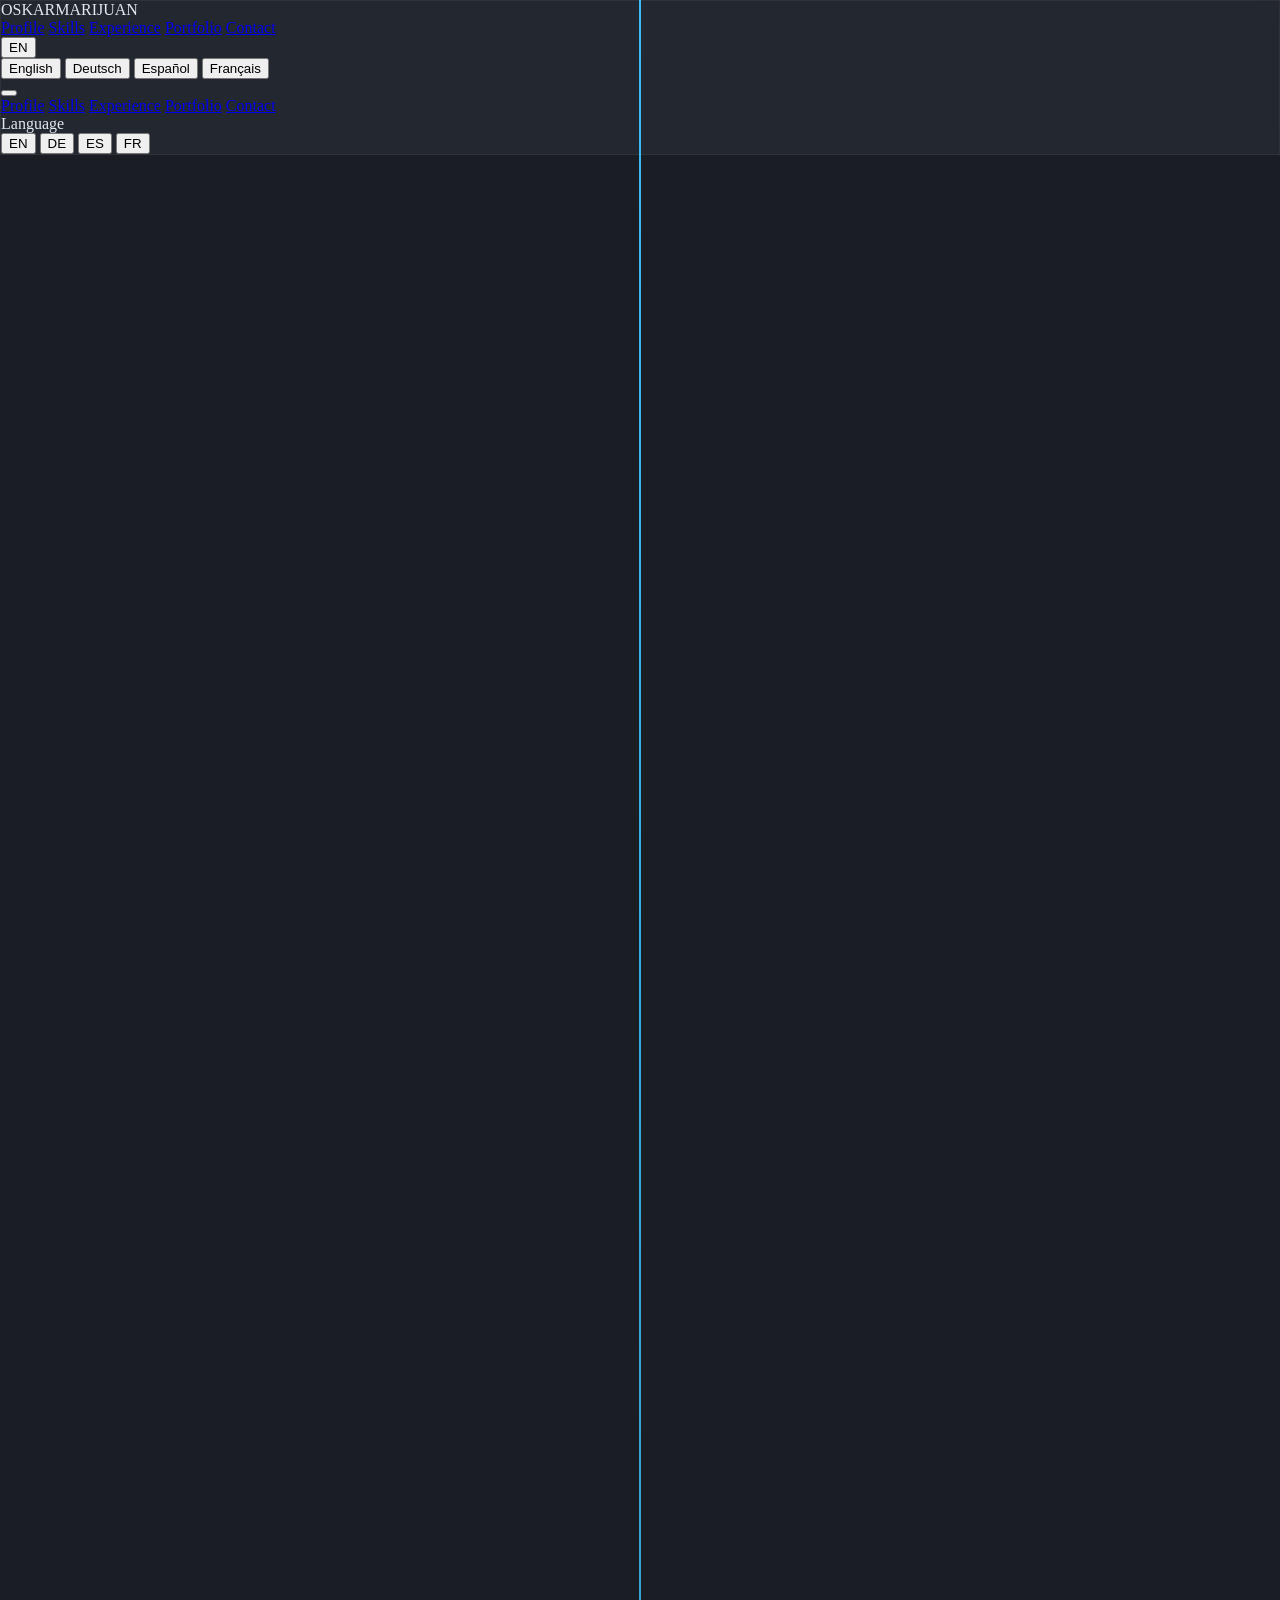
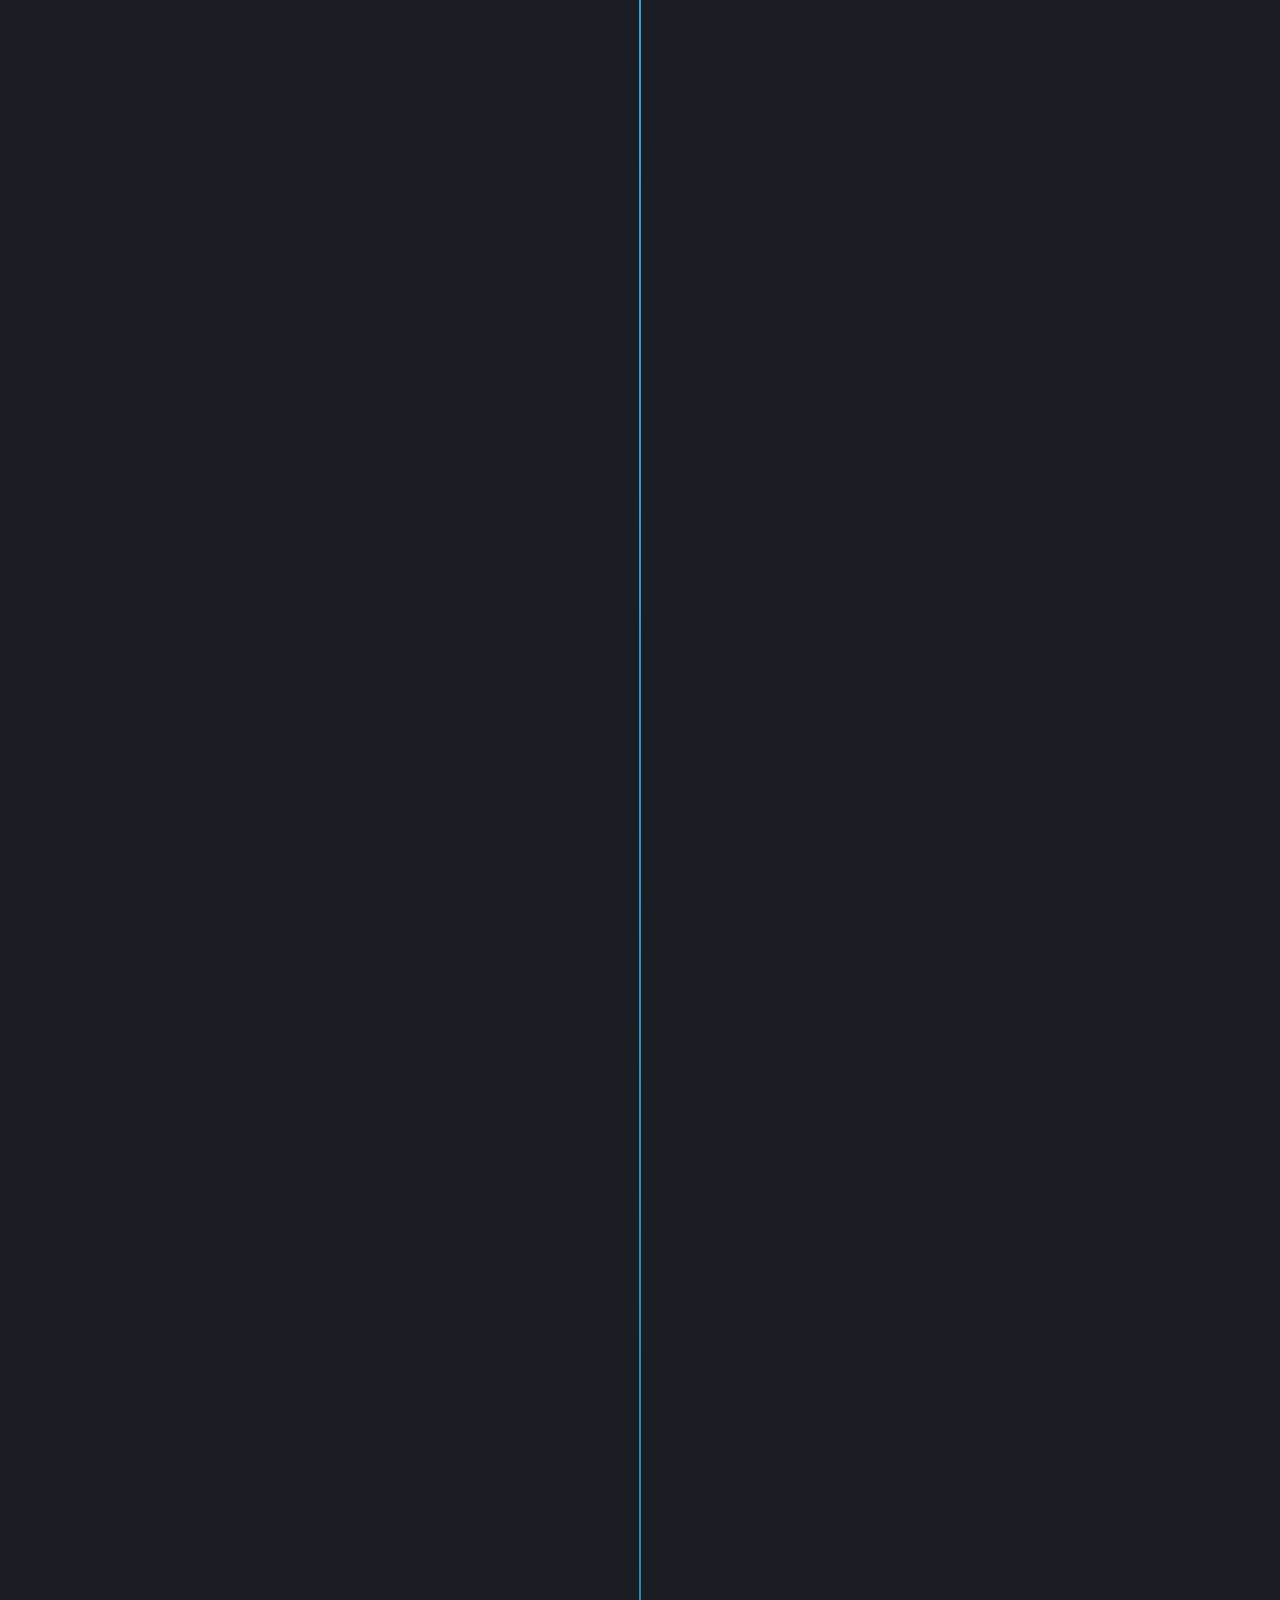
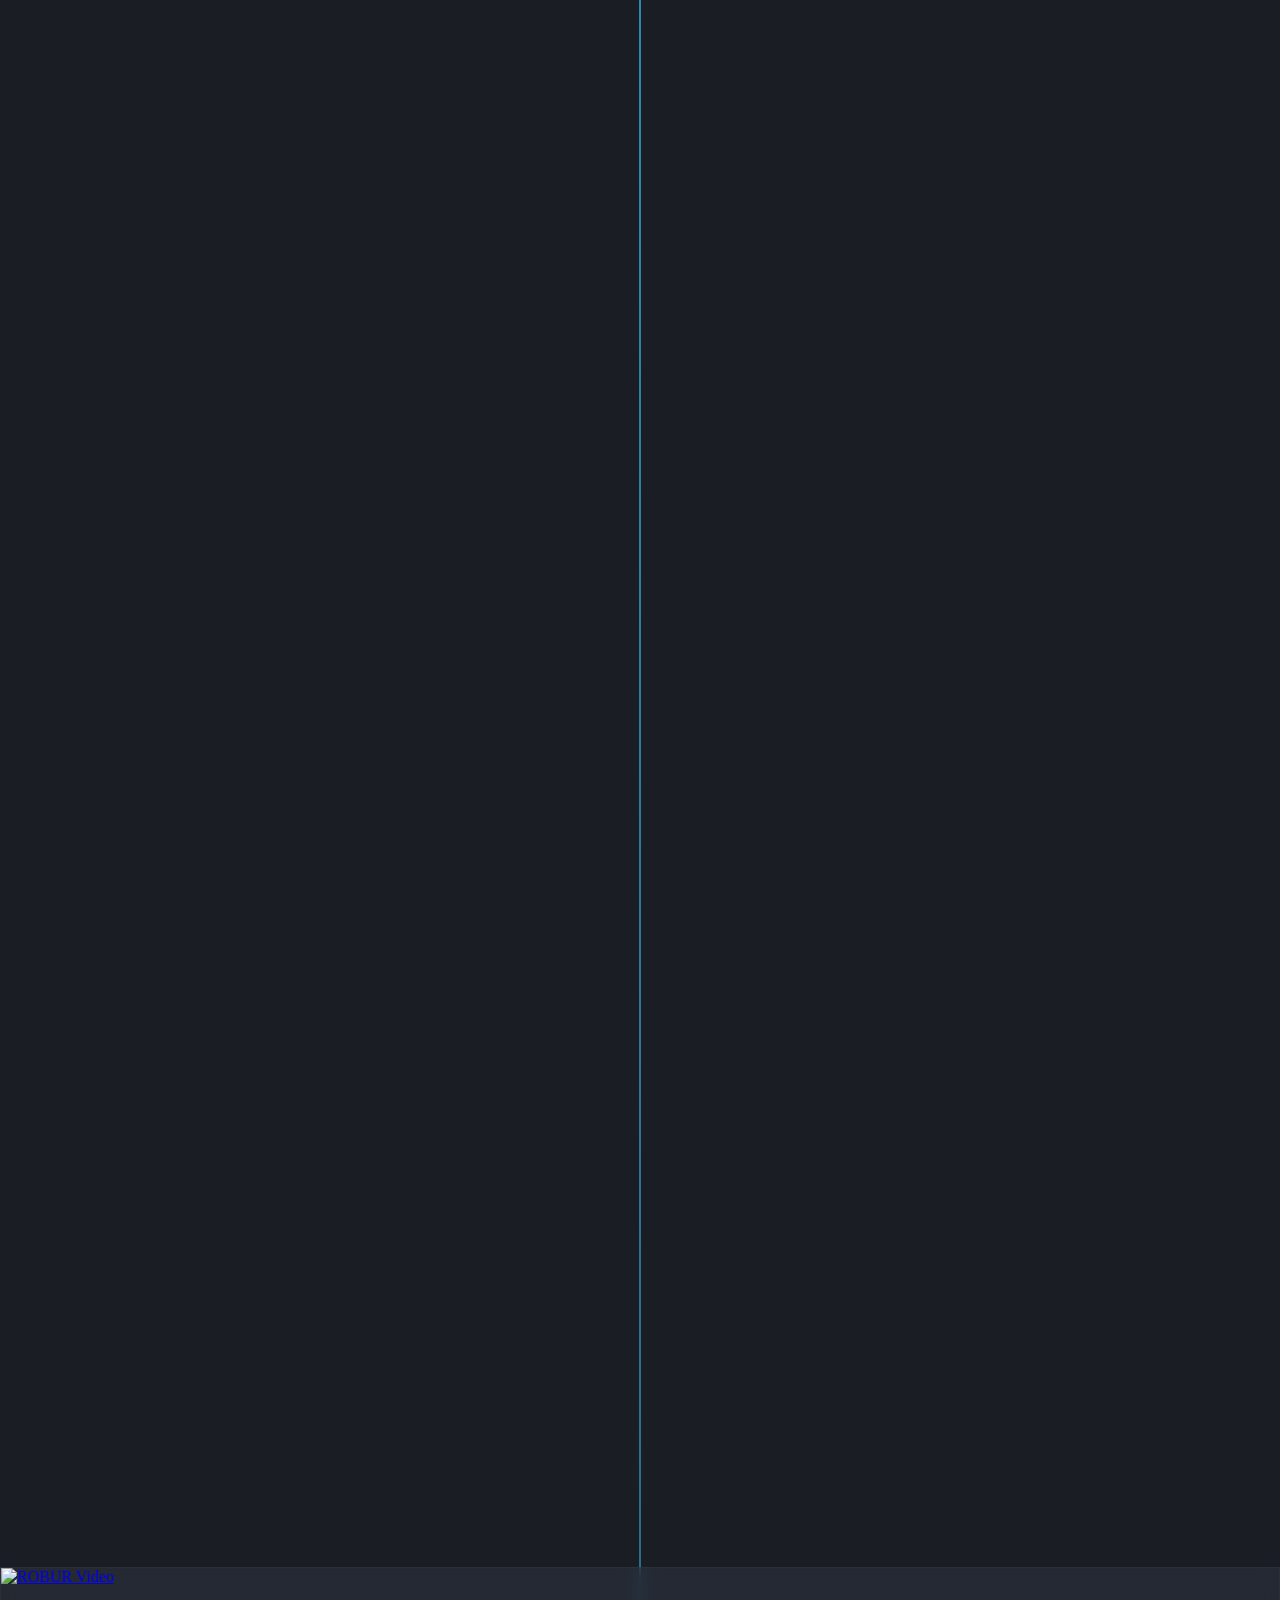
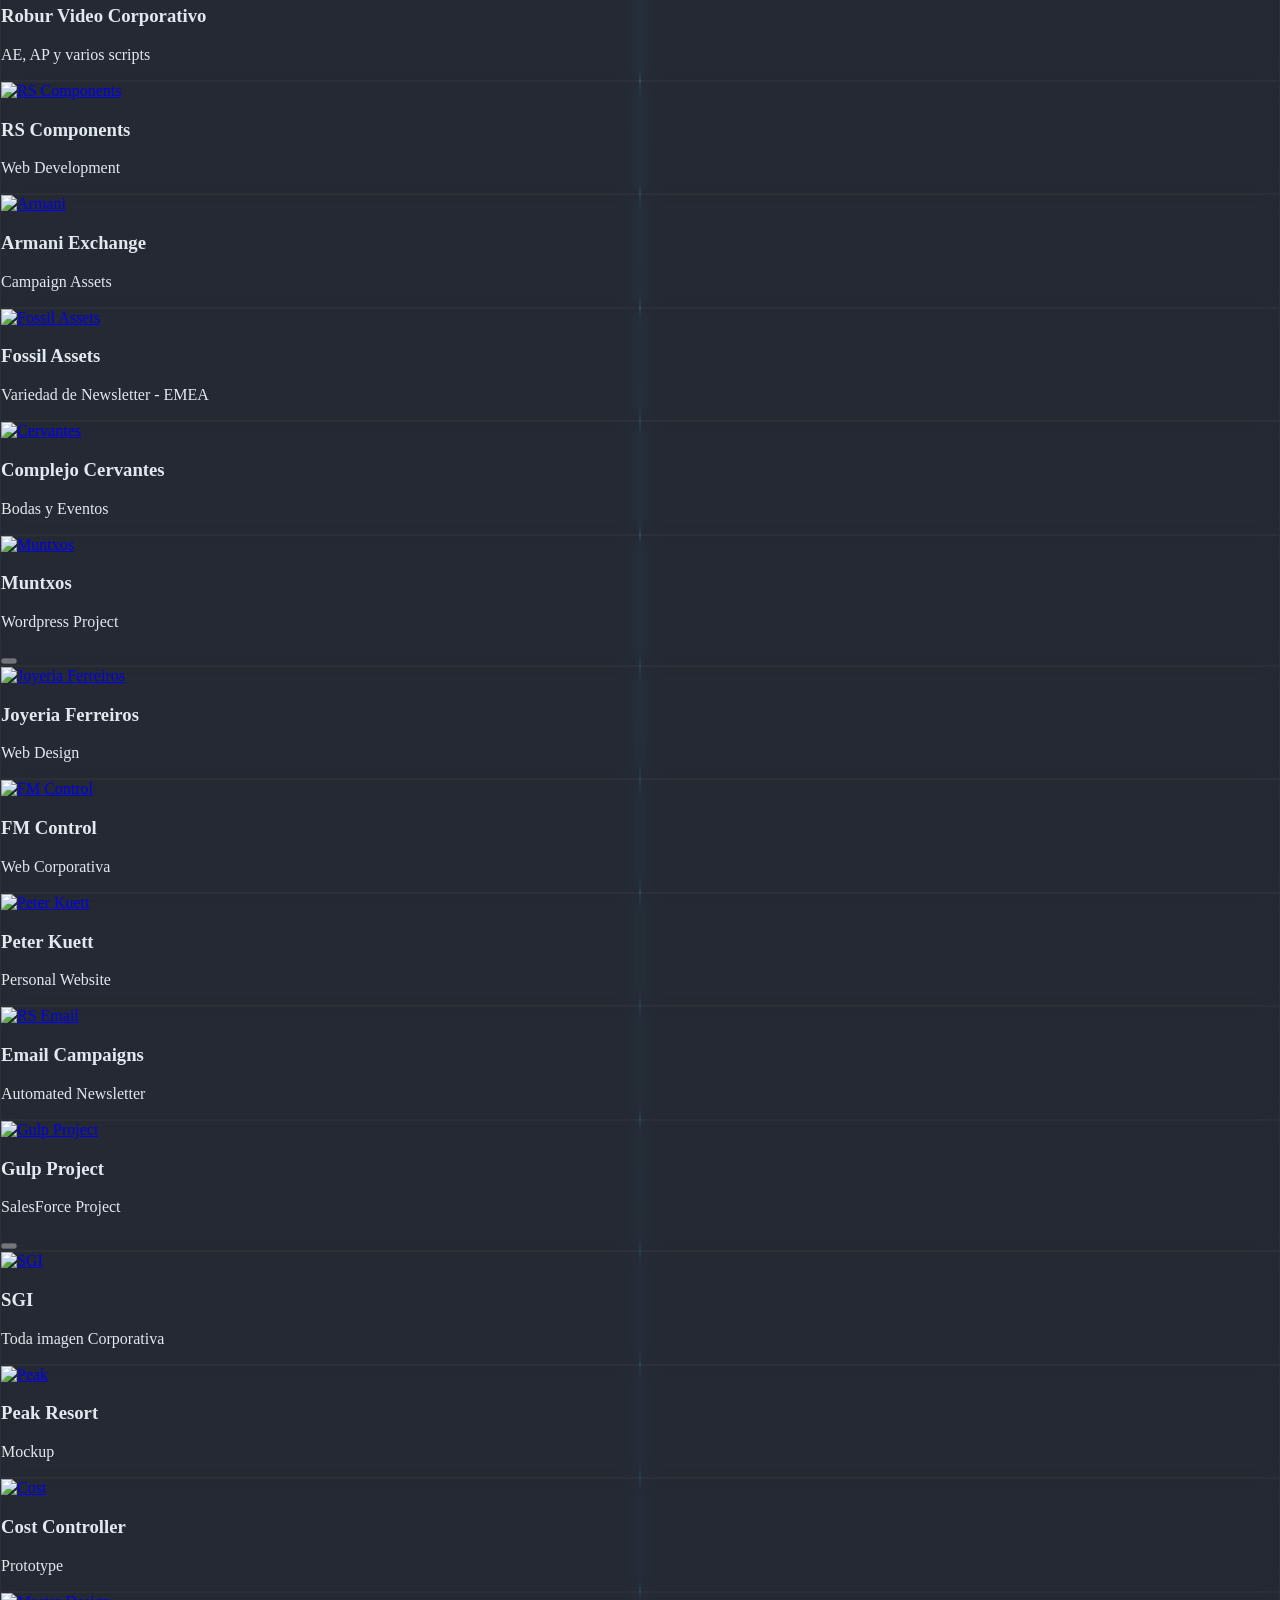
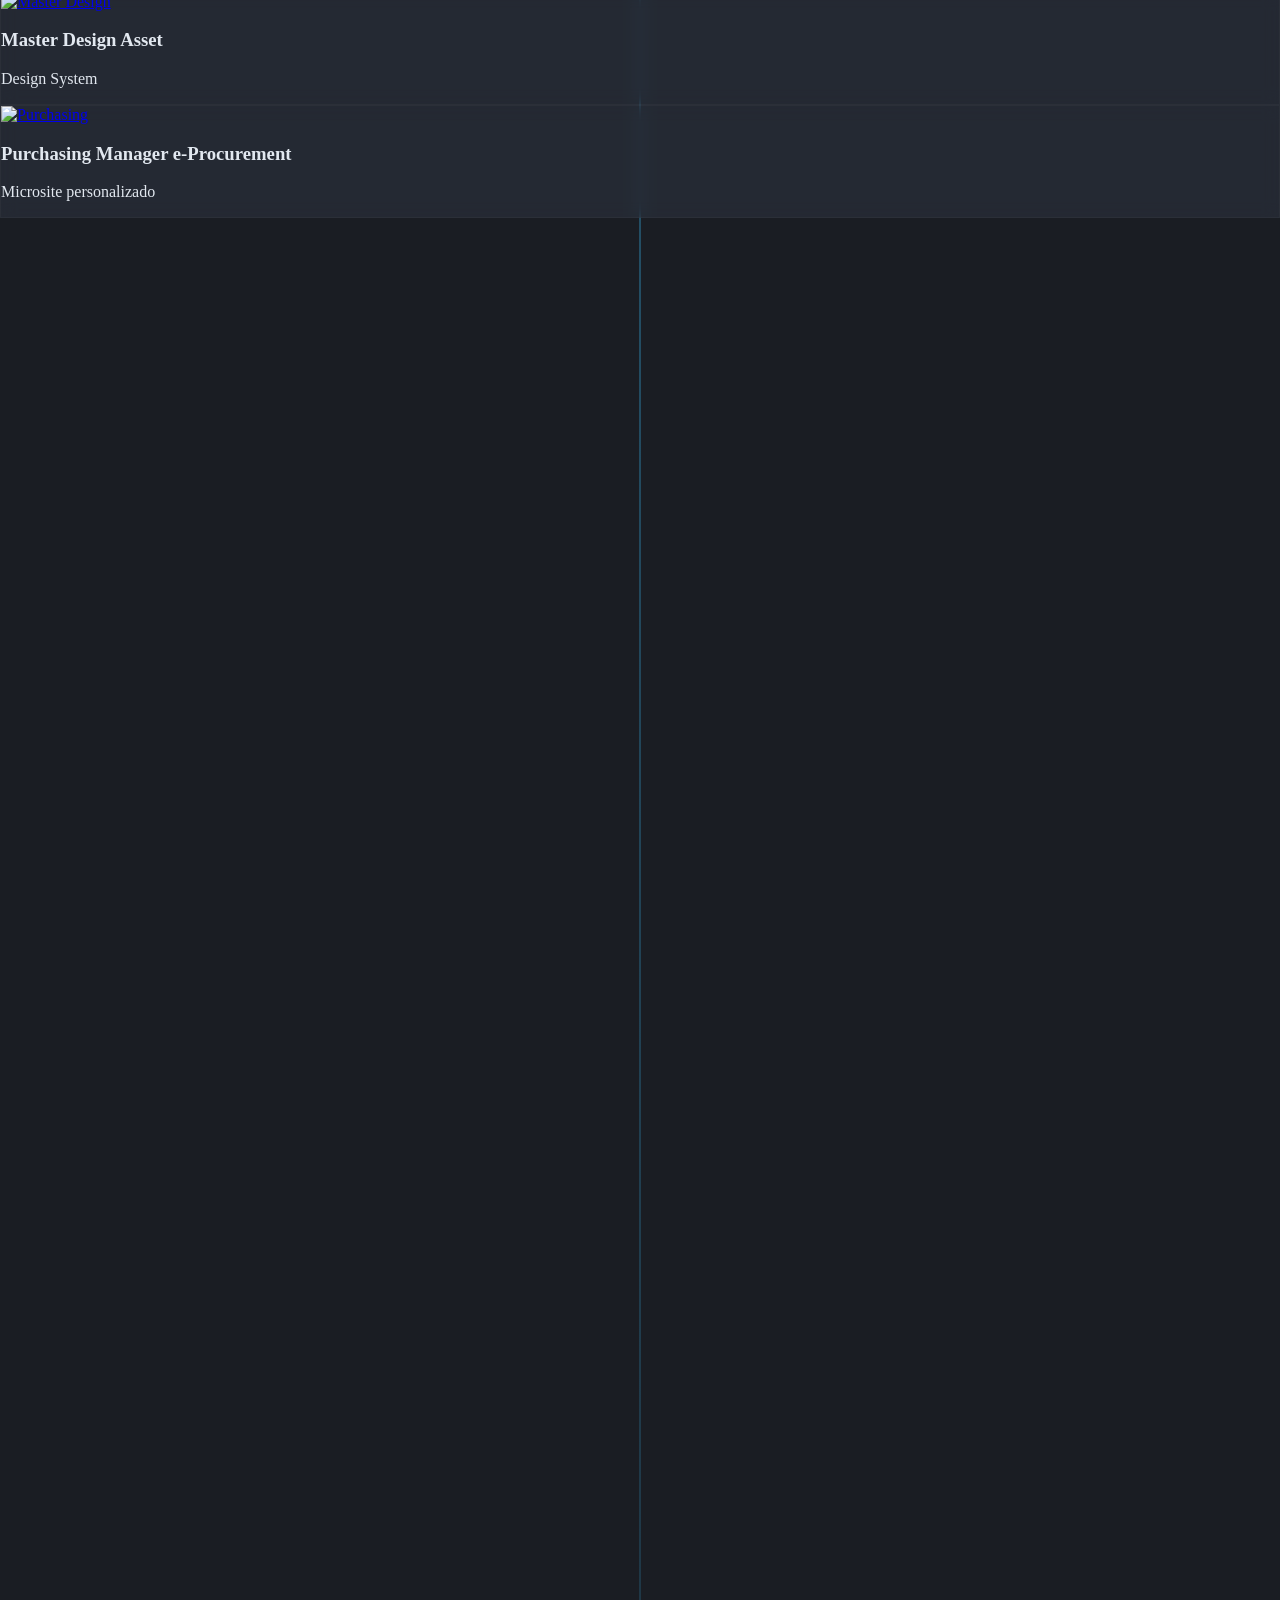
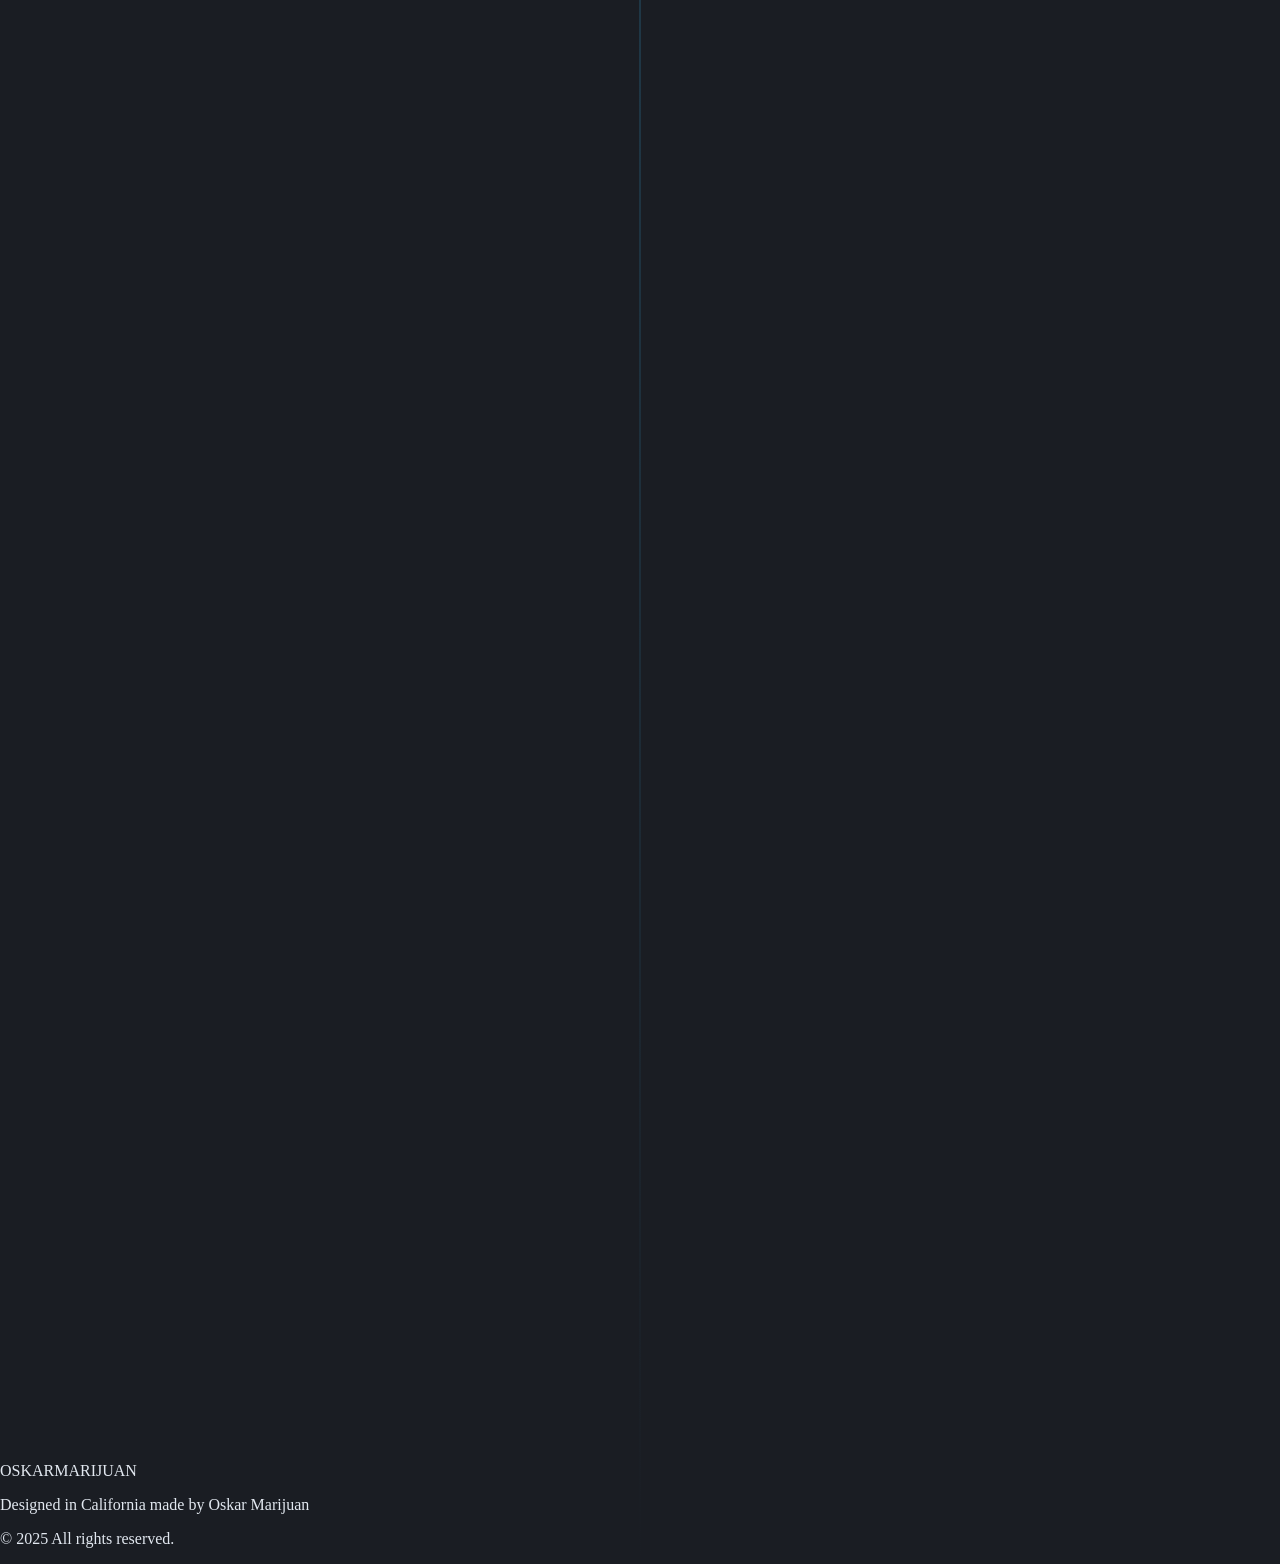
==== commit cb05e4e4: "Add Munitxos Micro-Catering Product Designer entry to Work Experience section with full multi-langua" ====
--- a/public/index.html
+++ b/public/index.html
@@ -200,7 +200,7 @@
                             class="text-accent-400">MARIJUAN</span></span>
                 </div>
 
-                <div class="hidden md:block">
+                <div class="hidden lg:block">
                     <div class="ml-10 flex items-baseline space-x-8" id="nav-links">
                         <a href="#about"
                             class="nav-link text-gray-300 hover:text-white px-3 py-2 text-sm font-medium transition-colors border-b-2 border-transparent hover:border-accent-400"
@@ -253,7 +253,7 @@
                     </div>
                 </div>
 
-                <div class="md:hidden flex items-center gap-3">
+                <div class="lg:hidden flex items-center gap-3">
                     <span id="mobile-current-flag-icon" class="fi fi-gb fis w-6 rounded-sm"></span>
                     <button onclick="toggleMenu()" class="text-gray-300 hover:text-white p-2">
                         <i data-lucide="menu" class="w-6 h-6"></i>
@@ -261,7 +261,7 @@
                 </div>
             </div>
         </div>
-        <div id="mobile-menu" class="md:hidden hidden bg-anthracite-900 border-b border-gray-800">
+        <div id="mobile-menu" class="lg:hidden hidden bg-anthracite-900 border-b border-gray-800">
             <div class="px-2 pt-2 pb-3 space-y-1 sm:px-3">
                 <a href="#about" onclick="toggleMenu()"
                     class="text-gray-300 block px-3 py-2 rounded-md text-base font-medium"
@@ -919,9 +919,39 @@
                 <div class="timeline-line hidden md:block"></div>
 
                 <div class="space-y-12 relative">
-                    <!-- Newsenses / SPIE -->
+                    <!-- Product Designer – Munitxos (Micro-Catering) -->
                     <div class="md:flex items-center justify-between group" data-aos="fade-up">
                         <div class="hidden md:block w-5/12 text-right pr-8">
+                            <h3 class="text-2xl font-bold text-white" data-i18n="experience.munitxos.company">Product Designer – „Munitxos“ (Micro-Catering)</h3>
+                            <p class="text-accent-400 font-semibold mb-2" data-i18n="experience.munitxos.title">
+                                Gründer und Leiter von „Munitxos – Deine Pintxos in München“</p>
+                            <p class="text-gray-400 text-sm" data-i18n="experience.munitxos.loc">München, (DE) | 2024 - 2026</p>
+                        </div>
+                        <div
+                            class="absolute left-0 md:left-1/2 w-4 h-4 bg-accent-500 rounded-full transform -translate-x-1.5 md:-translate-x-1/2 border-4 border-anthracite-900 z-10 shadow-[0_0_15px_rgba(14,165,233,0.5)]">
+                        </div>
+                        <div
+                            class="md:w-5/12 pl-8 md:pl-12 border-l-2 border-accent-500/30 md:border-none pb-8 md:pb-0">
+                            <div class="md:hidden mb-2">
+                                <h3 class="text-xl font-bold text-white" data-i18n="experience.munitxos.company">Product Designer – „Munitxos“ (Micro-Catering)</h3>
+                                <p class="text-accent-400 text-sm mb-1" data-i18n="experience.munitxos.title">Gründer und Leiter von „Munitxos – Deine Pintxos in München“</p>
+                                <p class="text-gray-400 text-xs" data-i18n="experience.munitxos.loc">München, (DE) | 2024 - 2026</p>
+                            </div>
+                            <div class="glass-card p-6 rounded-xl">
+                                <div class="glass-content">
+                                    <ul class="list-disc list-inside text-gray-400 text-sm space-y-2">
+                                        <li data-i18n="experience.munitxos.desc1">Entwicklung der Geschäftsidee „Wir kochen und feiern für dich“, eines Micro-Catering-Services, bei dem Nutzer über eine eigene Webplattform Daten, Gäste und thematische Menüs buchen.</li>
+                                        <li data-i18n="experience.munitxos.desc2">End-to-End-Design des digitalen Erlebnisses: Grundlagenforschung, Definition des Leistungsversprechens, Informationsarchitektur, Buchungsabläufe und responsives UX/UI-Design.</li>
+                                        <li data-i18n="experience.munitxos.desc3">Verantwortlich für Branding, Naming, Content und Produktfotografie. Integration des Projekts in ein digitales Portfolio und Validierung des Konzepts durch reale Events im kleinen Rahmen.</li>
+                                    </ul>
+                                </div>
+                            </div>
+                        </div>
+                    </div>
+
+                    <!-- Newsenses / SPIE -->
+                    <div class="md:flex flex-row-reverse items-center justify-between group" data-aos="fade-up">
+                        <div class="hidden md:block w-5/12 text-left pl-8">
                             <h3 class="text-2xl font-bold text-white">Newsenses / SPIE</h3>
                             <p class="text-accent-400 font-semibold mb-2" data-i18n="experience.newsenses.title">
                                 Desarrollador Front-end & Diseñador Digital</p>
@@ -929,10 +959,10 @@
                                 2024</p>
                         </div>
                         <div
-                            class="absolute left-0 md:left-1/2 w-4 h-4 bg-accent-500 rounded-full transform -translate-x-1.5 md:-translate-x-1/2 border-4 border-anthracite-900 z-10 shadow-[0_0_15px_rgba(14,165,233,0.5)]">
+                            class="absolute left-0 md:left-1/2 w-4 h-4 bg-gray-600 rounded-full transform -translate-x-1.5 md:-translate-x-1/2 border-4 border-anthracite-900 z-10 group-hover:bg-accent-500 transition-colors duration-300">
                         </div>
                         <div
-                            class="md:w-5/12 pl-8 md:pl-12 border-l-2 border-accent-500/30 md:border-none pb-8 md:pb-0">
+                            class="md:w-5/12 pr-12 pl-8 md:pl-0 border-l-2 border-gray-700 md:border-none pb-8 md:pb-0 text-right-md">
                             <div class="md:hidden mb-2">
                                 <h3 class="text-xl font-bold text-white">Newsenses / SPIE</h3>
                                 <p class="text-accent-400 text-sm" data-i18n="experience.newsenses.title">2022 - 2024
@@ -2739,6 +2769,14 @@
                     title: 'Professional Trajectory'
                 },
                 experience: {
+                    munitxos: {
+                        company: 'Product Designer – „Munitxos“ (Micro-Catering)',
+                        title: 'Founder & Lead of „Munitxos – Deine Pintxos in München“',
+                        loc: 'Munich, (DE) | 2024 - 2026',
+                        desc1: 'Development of the business concept “We cook and celebrate for you”, a micro-catering service where users book dates, guests, and thematic menus via a custom web platform.',
+                        desc2: 'End-to-End design of the digital experience: foundational research, value proposition definition, information architecture, booking flows, and responsive UX/UI design.',
+                        desc3: 'Responsible for branding, naming, content, and product photography. Integration of the project into digital portfolio and validation of the concept through real small-scale events.'
+                    },
                     newsenses: {
                         title: 'Front-end Developer & Digital Designer',
                         loc: 'Munich (DE) | 2022 - 2024',
@@ -2936,6 +2974,14 @@
                     title: 'Beruflicher Werdegang'
                 },
                 experience: {
+                    munitxos: {
+                        company: 'Product Designer – „Munitxos“ (Micro-Catering)',
+                        title: 'Gründer und Leiter von „Munitxos – Deine Pintxos in München“',
+                        loc: 'München, (DE) | 2024 - 2026',
+                        desc1: 'Entwicklung der Geschäftsidee „Wir kochen und feiern für dich“, eines Micro-Catering-Services, bei dem Nutzer über eine eigene Webplattform Daten, Gäste und thematische Menüs buchen.',
+                        desc2: 'End-to-End-Design des digitalen Erlebnisses: Grundlagenforschung, Definition des Leistungsversprechens, Informationsarchitektur, Buchungsabläufe und responsives UX/UI-Design.',
+                        desc3: 'Verantwortlich für Branding, Naming, Content und Produktfotografie. Integration des Projekts in ein digitales Portfolio und Validierung des Konzepts durch reale Events im kleinen Rahmen.'
+                    },
                     newsenses: {
                         title: 'Front-End-Entwickler & Digital Designer',
                         loc: 'München (DE) | 2022 - 2024',
@@ -3133,6 +3179,14 @@
                     title: 'Trayectoria Profesional'
                 },
                 experience: {
+                    munitxos: {
+                        company: 'Product Designer – “Munitxos” (Micro-Catering)',
+                        title: 'Fundador y Director de “Munitxos – Deine Pintxos in München”',
+                        loc: 'Múnich, (DE) | 2024 - 2026',
+                        desc1: 'Desarrollo de la idea de negocio “Cocinamos y celebramos para ti”, un servicio de micro-catering donde los usuarios reservan fechas, invitados y menús temáticos a través de una plataforma web propia.',
+                        desc2: 'Diseño End-to-End de la experiencia digital: investigación fundamental, definición de la propuesta de valor, arquitectura de información, flujos de reserva y diseño UX/UI responsive.',
+                        desc3: 'Responsable de branding, naming, contenidos y fotografía de producto. Integración del proyecto en portfolio digital y validación del concepto mediante eventos reales a pequeña escala.'
+                    },
                     newsenses: {
                         title: 'Desarrollador Front-end & Diseñador Digital',
                         loc: 'Munich (DE) | 2022 - 2024',
@@ -3330,6 +3384,14 @@
                     title: 'Parcours Professionnel'
                 },
                 experience: {
+                    munitxos: {
+                        company: 'Product Designer – « Munitxos » (Micro-Catering)',
+                        title: 'Fondateur et Directeur de « Munitxos – Deine Pintxos in München »',
+                        loc: 'Munich, (DE) | 2024 - 2026',
+                        desc1: 'Développement du concept d\'entreprise « Nous cuisinons et fêtons pour vous », un service de micro-traiteur permettant de réserver dates, invités et menus thématiques via une plateforme web dédiée.',
+                        desc2: 'Conception End-to-End de l\'expérience numérique : recherche fondamentale, définition de la promesse de valeur, architecture de l\'information, parcours de réservation et design UX/UI adaptatif.',
+                        desc3: 'Responsable du branding, naming, contenu et photographie de produits. Intégration du projet dans le portfolio numérique et validation du concept lors d\'événements réels à petite échelle.'
+                    },
                     newsenses: {
                         title: 'Développeur Front-end & Designer Numérique',
                         loc: 'Munich (DE) | 2022 - 2024',
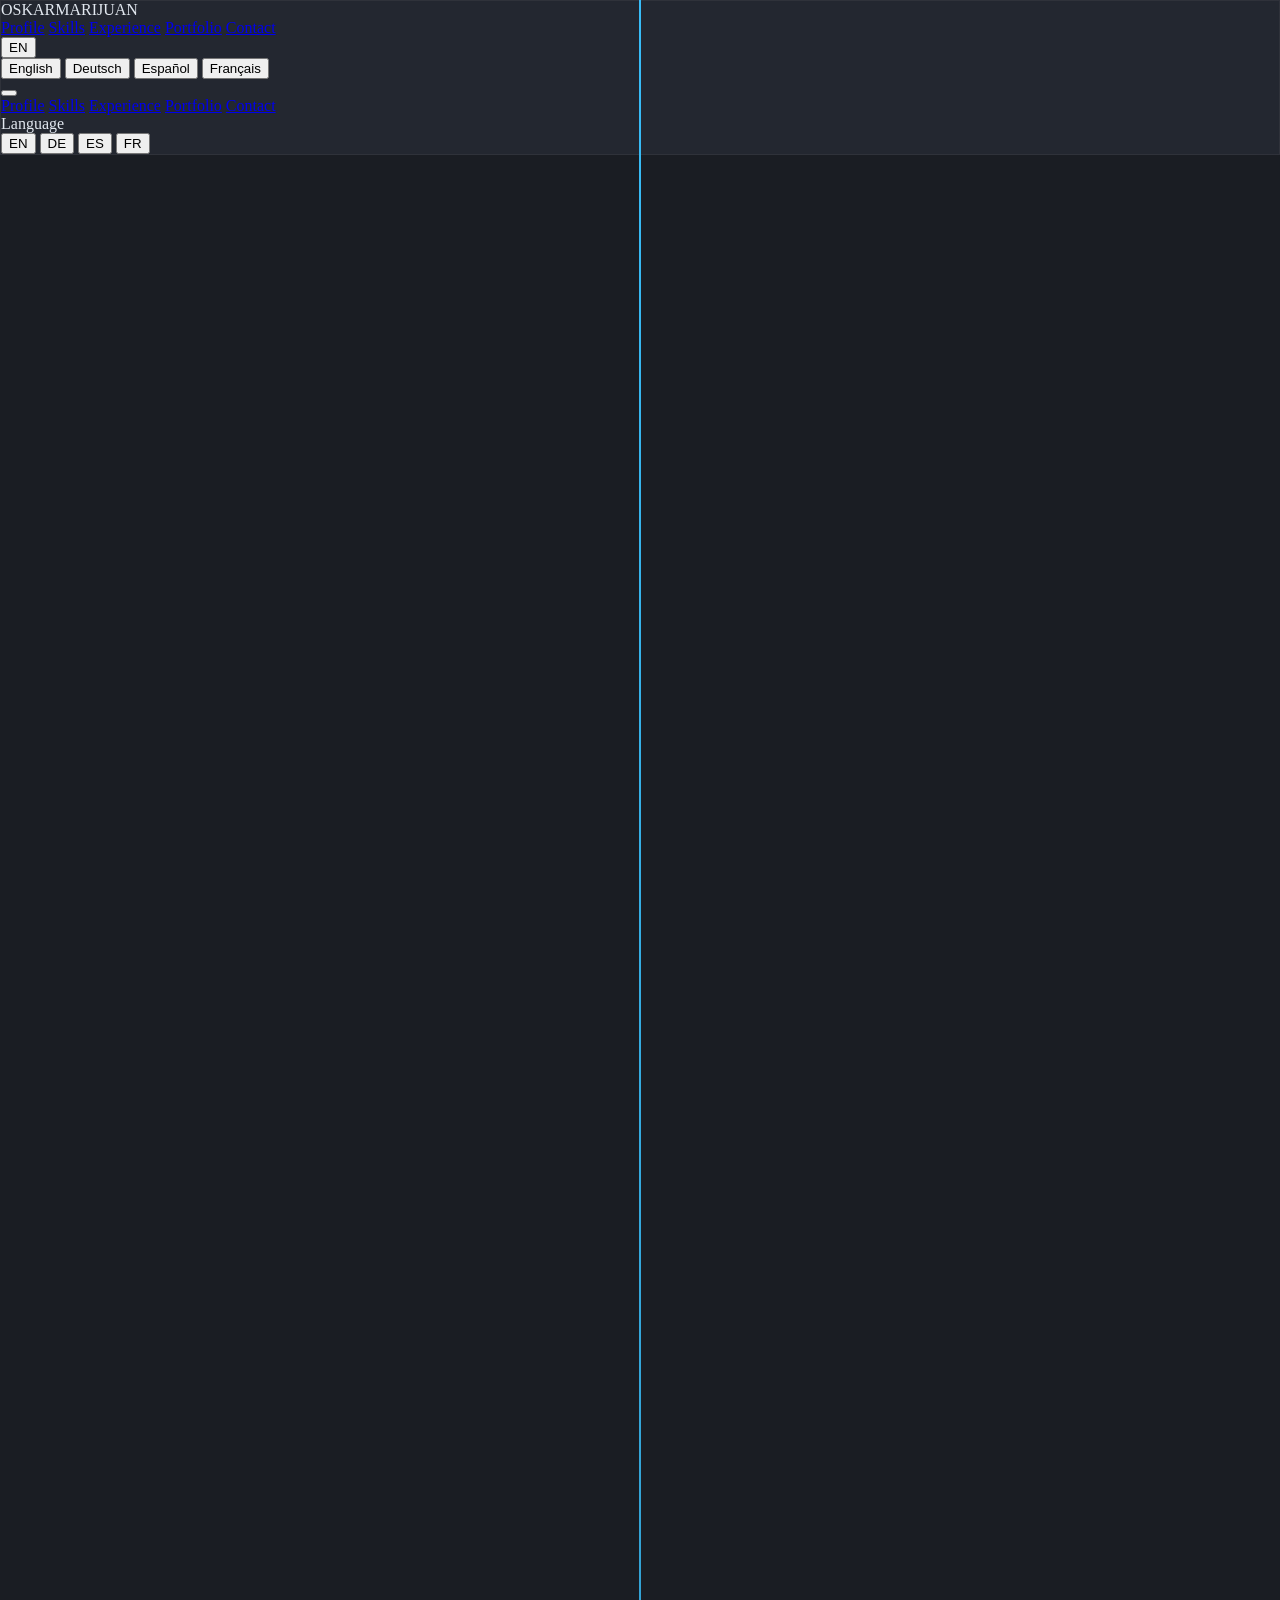
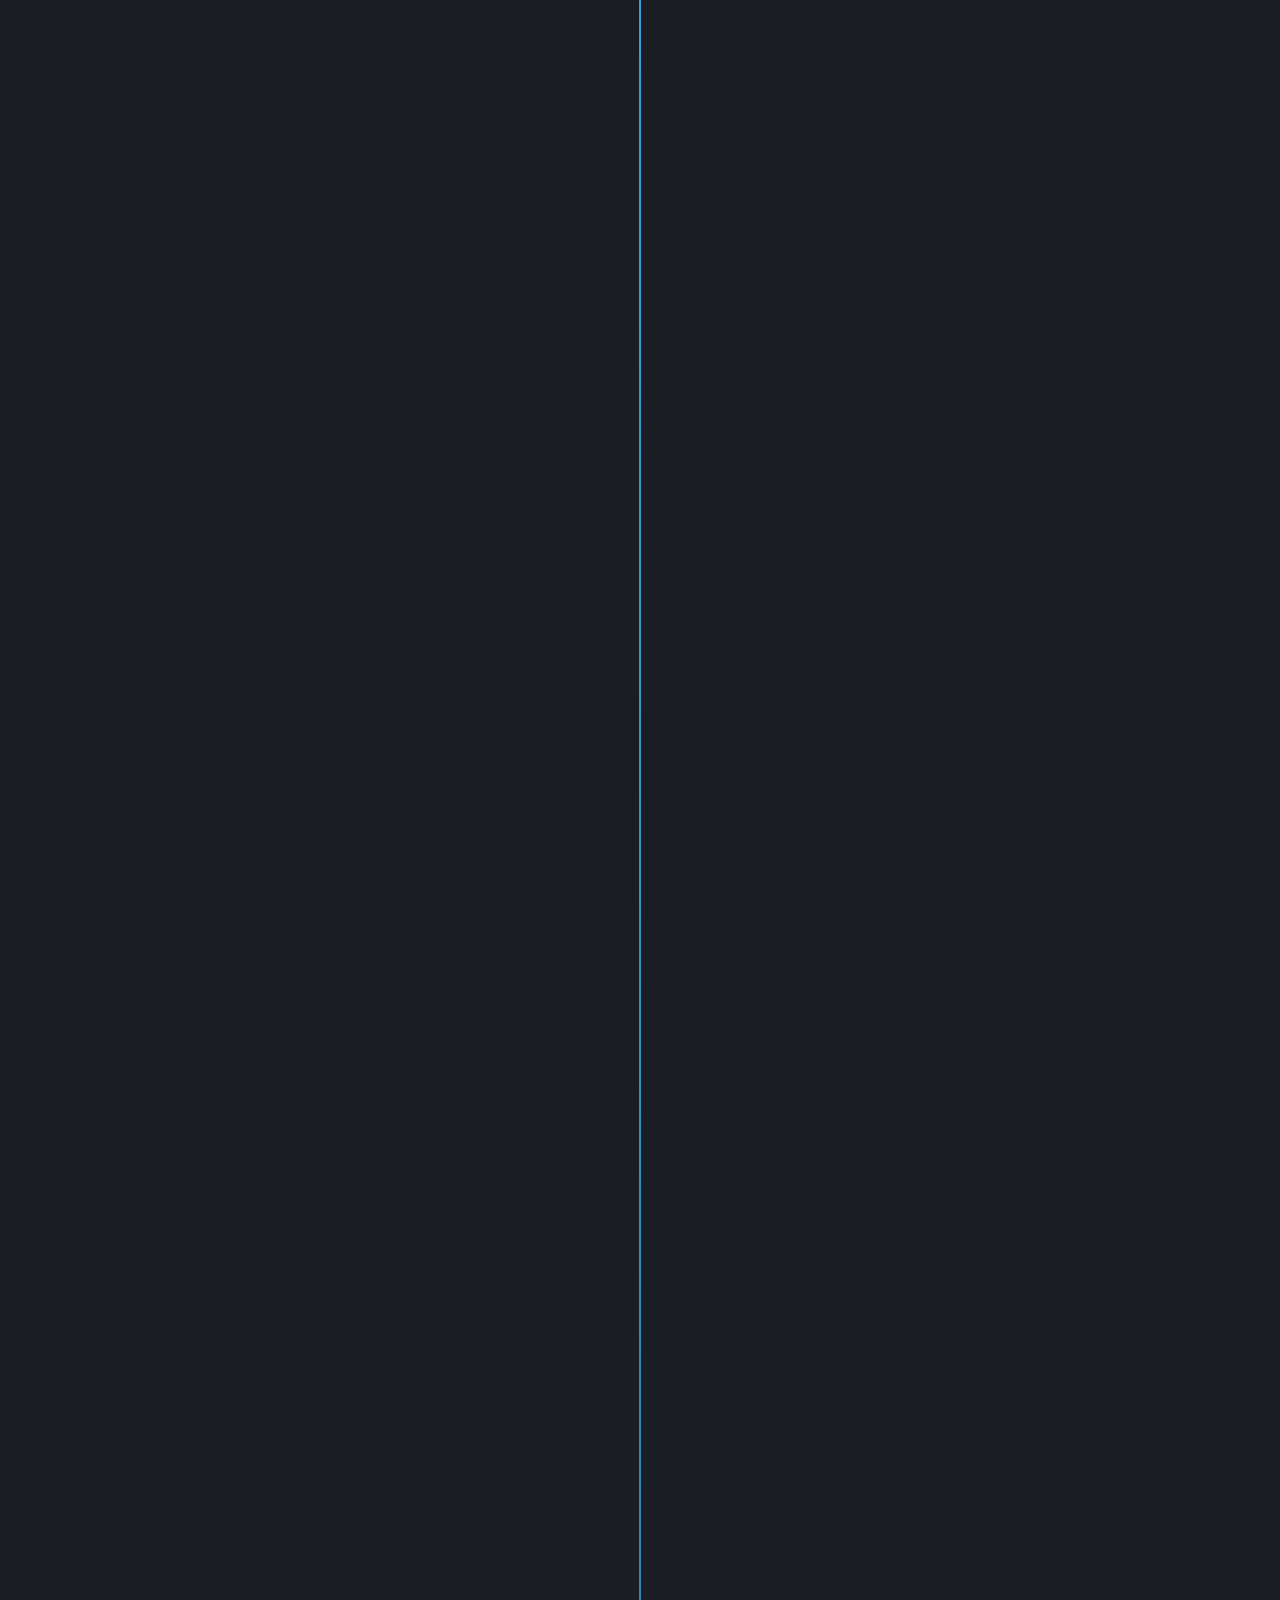
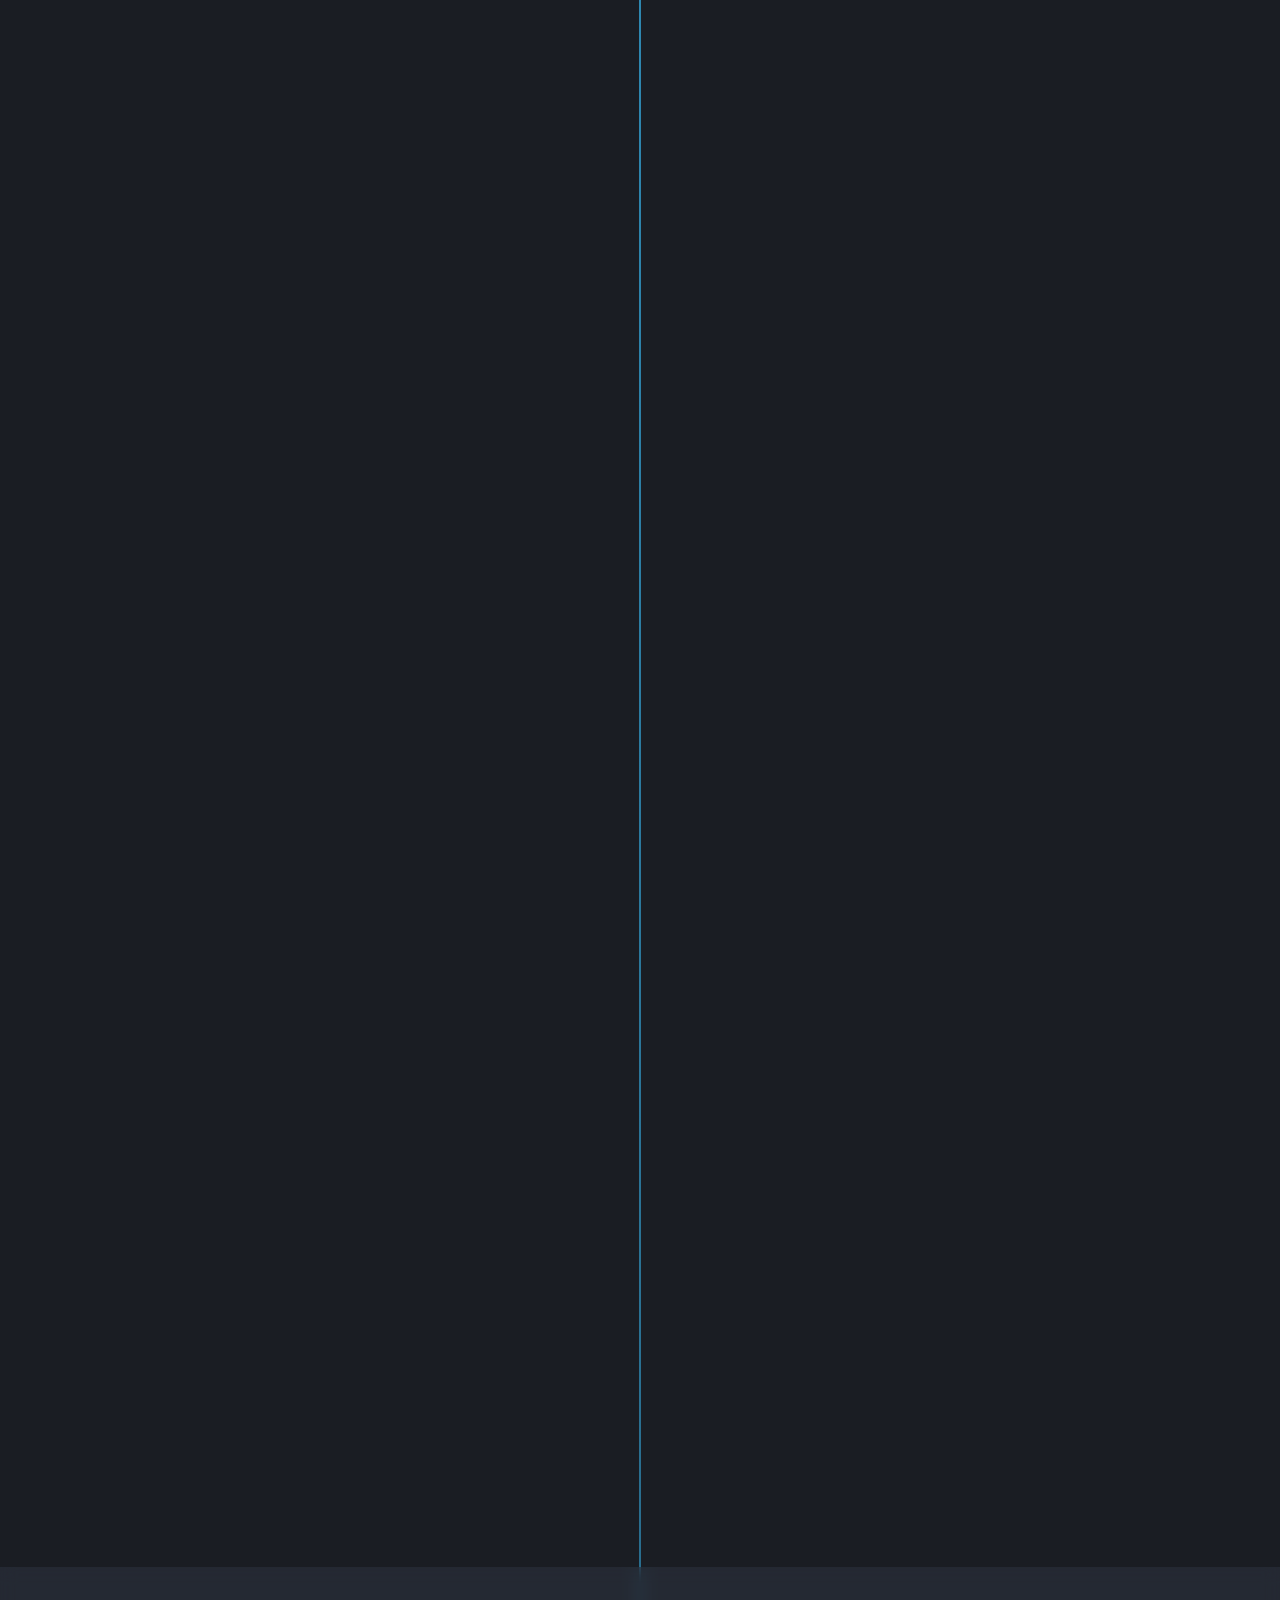
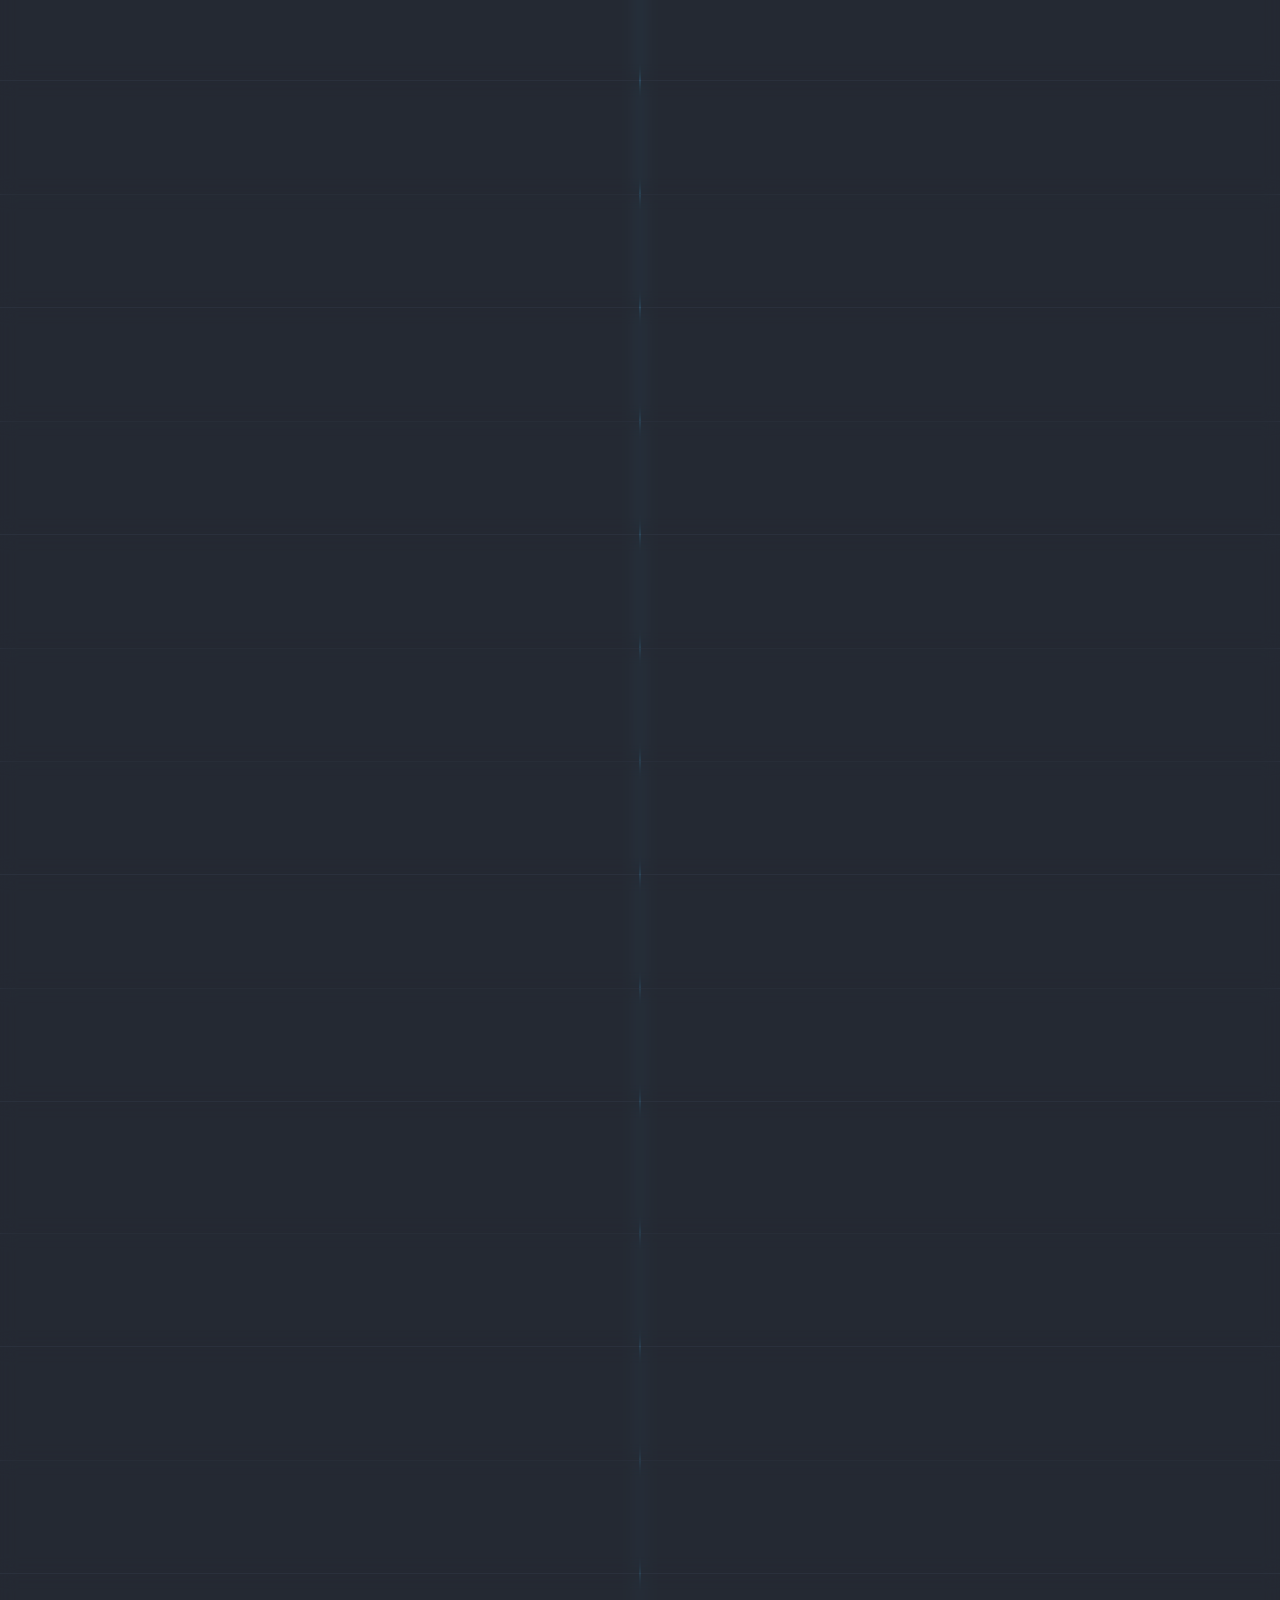
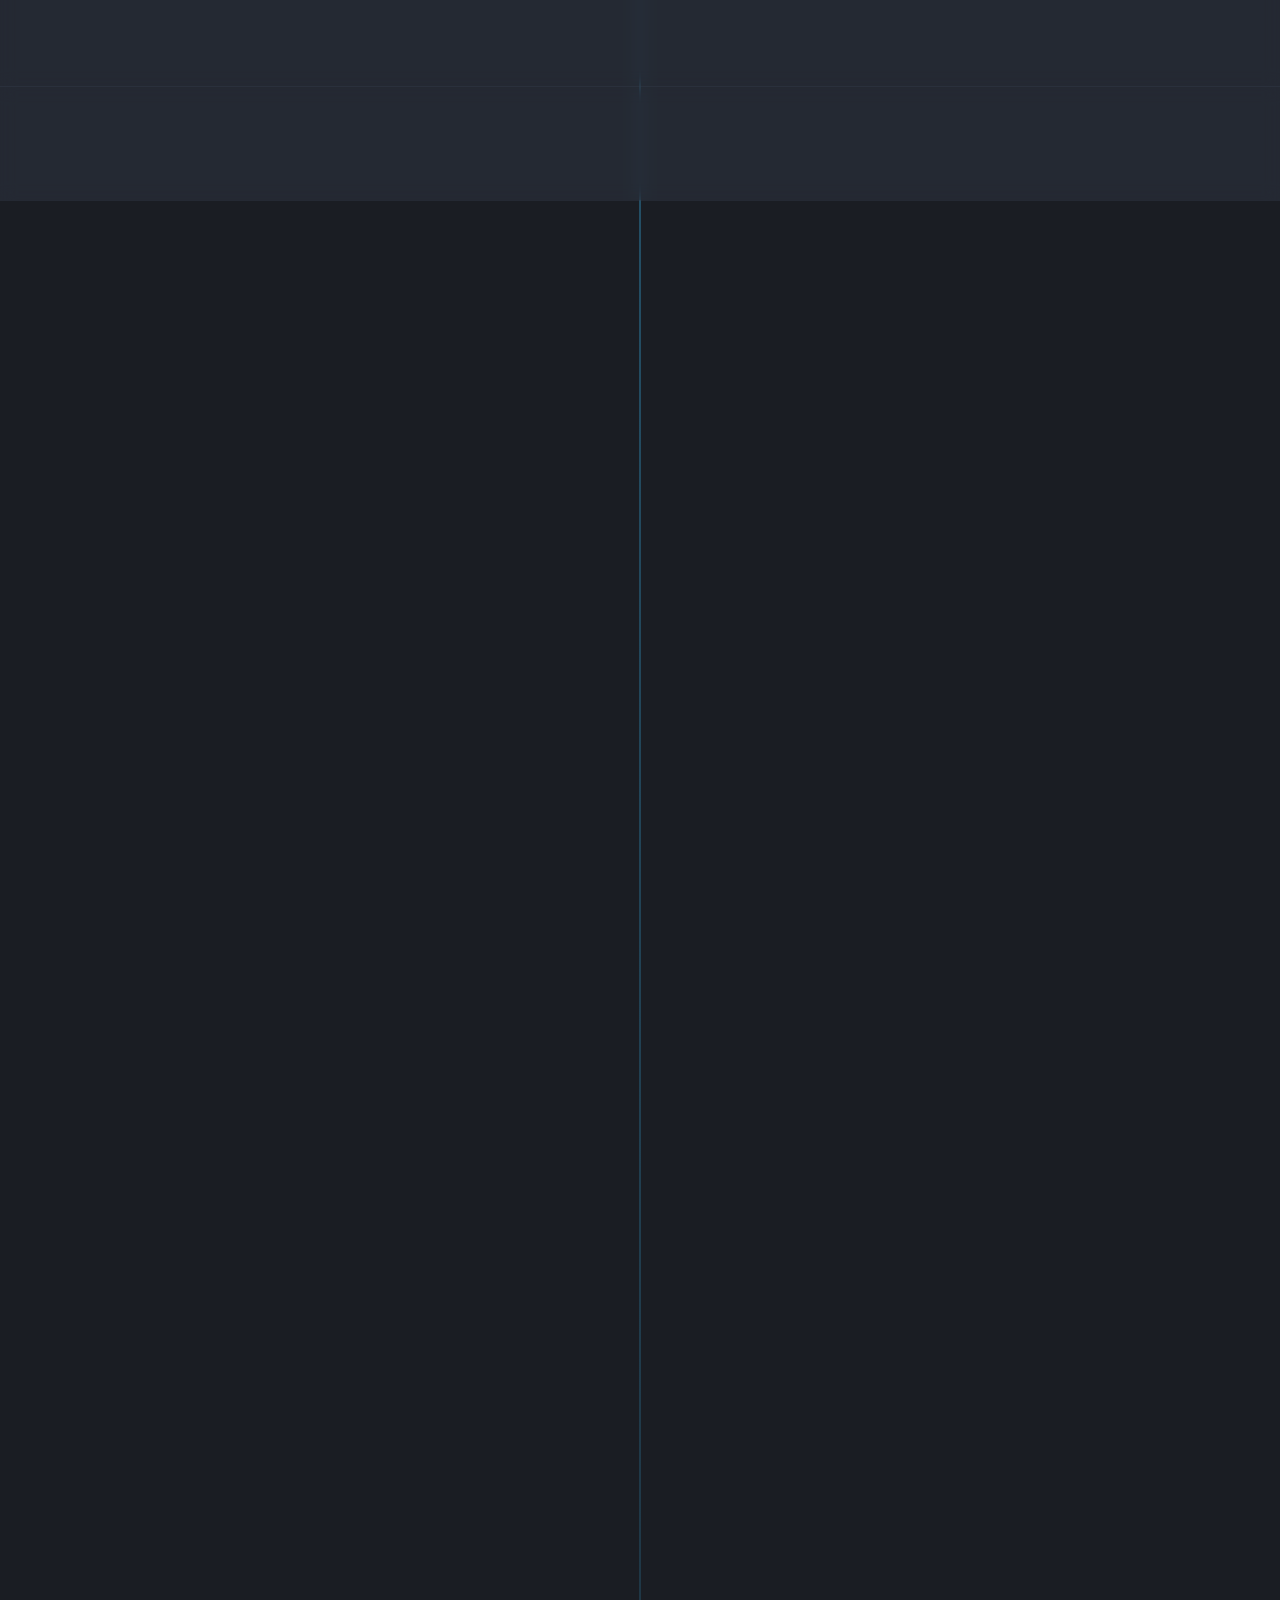
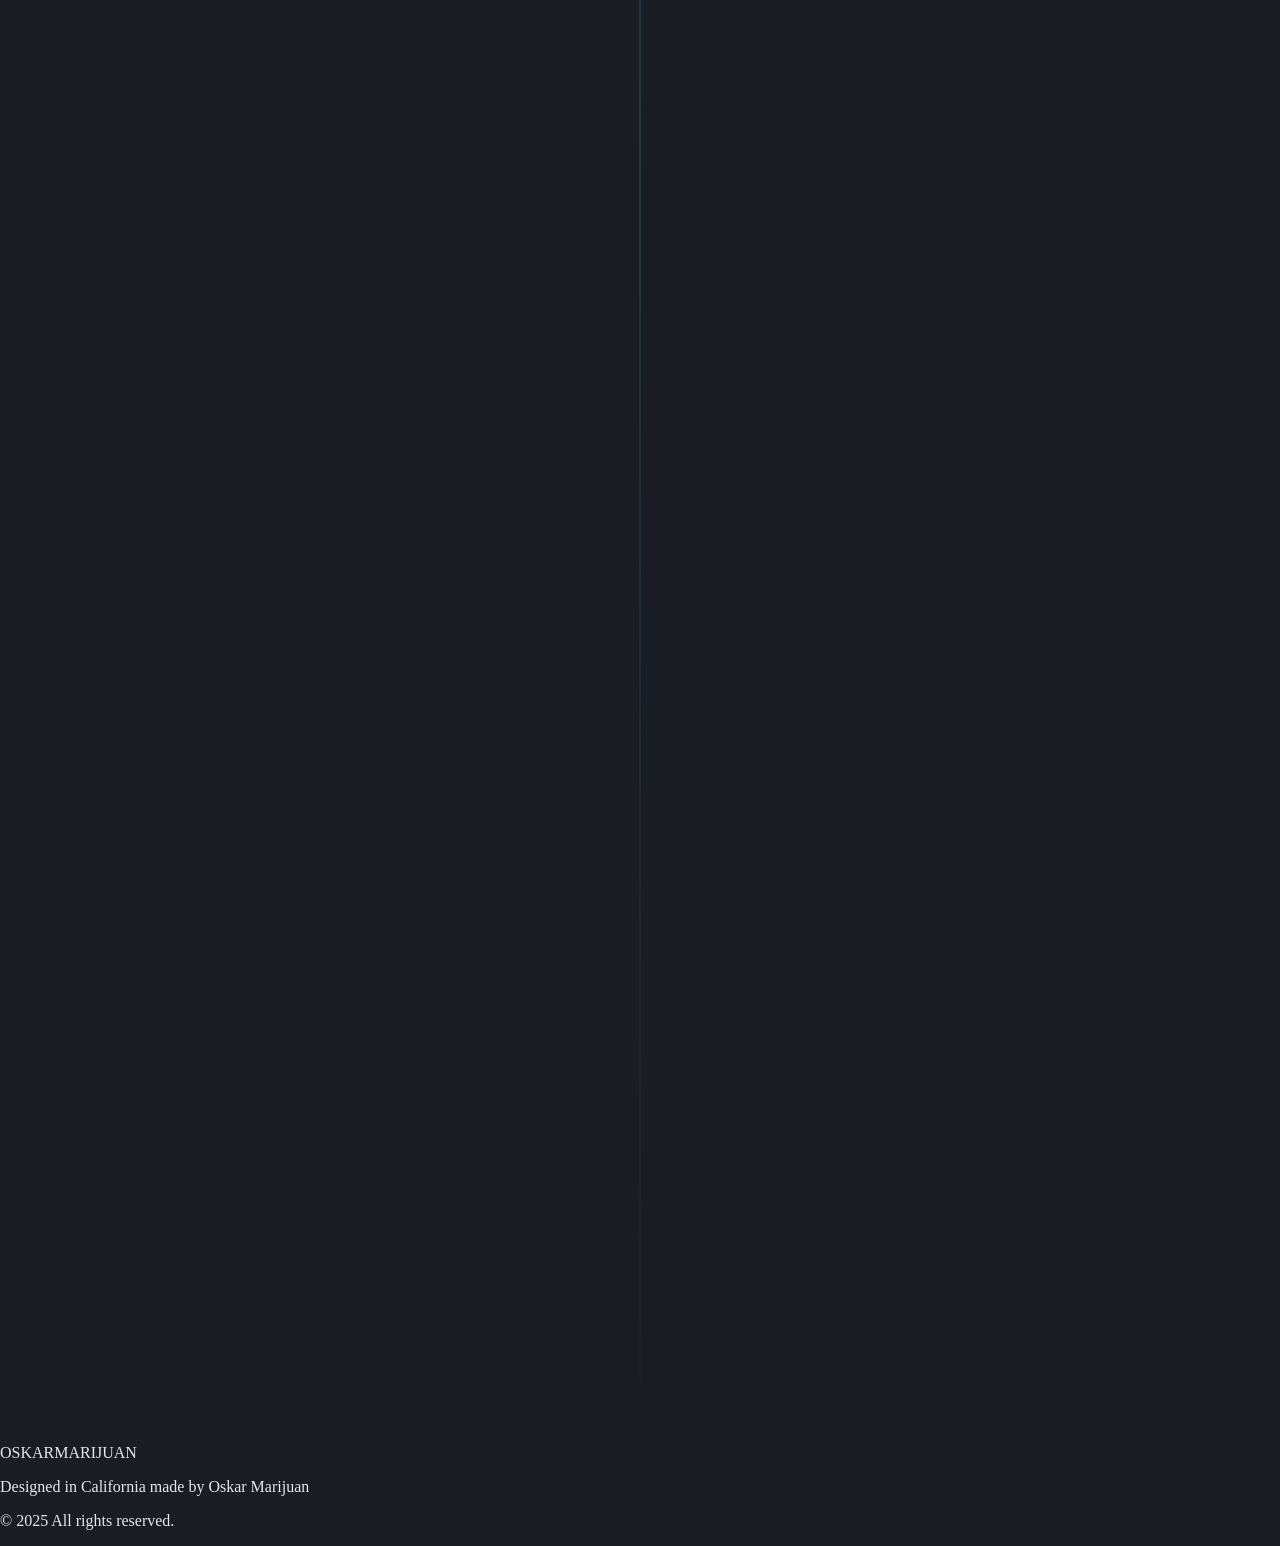
==== commit be8f92ba: "Update Munchos portfolio card to #1 position and experience trajectory link to munchos-catering.web." ====
--- a/public/index.html
+++ b/public/index.html
@@ -919,12 +919,12 @@
                 <div class="timeline-line hidden md:block"></div>
 
                 <div class="space-y-12 relative">
-                    <!-- Product Designer – Munitxos (Micro-Catering) -->
+                    <!-- Product Designer – Munchos (Micro-Catering) -->
                     <div class="md:flex items-center justify-between group" data-aos="fade-up">
                         <div class="hidden md:block w-5/12 text-right pr-8">
-                            <h3 class="text-2xl font-bold text-white" data-i18n="experience.munitxos.company">Product Designer – „Munitxos“ (Micro-Catering)</h3>
+                            <h3 class="text-2xl font-bold text-white" data-i18n="experience.munitxos.company">Product Designer – <a href="https://munchos-catering.web.app/#" target="_blank" class="hover:text-accent-400 underline decoration-accent-500/50 underline-offset-4 transition-colors">„Munchos“</a> <span class="whitespace-nowrap">(Micro&#8209;Catering)</span></h3>
                             <p class="text-accent-400 font-semibold mb-2" data-i18n="experience.munitxos.title">
-                                Gründer und Leiter von „Munitxos – Deine Pintxos in München“</p>
+                                Gründer und Leiter von „Munchos – Deine Pintxos in München“</p>
                             <p class="text-gray-400 text-sm" data-i18n="experience.munitxos.loc">München, (DE) | 2024 - 2026</p>
                         </div>
                         <div
@@ -933,8 +933,8 @@
                         <div
                             class="md:w-5/12 pl-8 md:pl-12 border-l-2 border-accent-500/30 md:border-none pb-8 md:pb-0">
                             <div class="md:hidden mb-2">
-                                <h3 class="text-xl font-bold text-white" data-i18n="experience.munitxos.company">Product Designer – „Munitxos“ (Micro-Catering)</h3>
-                                <p class="text-accent-400 text-sm mb-1" data-i18n="experience.munitxos.title">Gründer und Leiter von „Munitxos – Deine Pintxos in München“</p>
+                                <h3 class="text-xl font-bold text-white" data-i18n="experience.munitxos.company">Product Designer – <a href="https://munchos-catering.web.app/#" target="_blank" class="hover:text-accent-400 underline decoration-accent-500/50 underline-offset-4 transition-colors">„Munchos“</a> <span class="whitespace-nowrap">(Micro&#8209;Catering)</span></h3>
+                                <p class="text-accent-400 text-sm mb-1" data-i18n="experience.munitxos.title">Gründer und Leiter von „Munchos – Deine Pintxos in München“</p>
                                 <p class="text-gray-400 text-xs" data-i18n="experience.munitxos.loc">München, (DE) | 2024 - 2026</p>
                             </div>
                             <div class="glass-card p-6 rounded-xl">
@@ -962,7 +962,7 @@
                             class="absolute left-0 md:left-1/2 w-4 h-4 bg-gray-600 rounded-full transform -translate-x-1.5 md:-translate-x-1/2 border-4 border-anthracite-900 z-10 group-hover:bg-accent-500 transition-colors duration-300">
                         </div>
                         <div
-                            class="md:w-5/12 pr-12 pl-8 md:pl-0 border-l-2 border-gray-700 md:border-none pb-8 md:pb-0 text-right-md">
+                            class="md:w-5/12 pr-12 pl-8 md:pl-0 border-l-2 border-gray-700 md:border-none pb-8 md:pb-0">
                             <div class="md:hidden mb-2">
                                 <h3 class="text-xl font-bold text-white">Newsenses / SPIE</h3>
                                 <p class="text-accent-400 text-sm" data-i18n="experience.newsenses.title">2022 - 2024
@@ -996,8 +996,8 @@
                     </div>
 
                     <!-- Fossil Group -->
-                    <div class="md:flex flex-row-reverse items-center justify-between group" data-aos="fade-up">
-                        <div class="hidden md:block w-5/12 text-left pl-8">
+                    <div class="md:flex items-center justify-between group" data-aos="fade-up">
+                        <div class="hidden md:block w-5/12 text-right pr-8">
                             <h3 class="text-2xl font-bold text-white">Fossil Group EMEA</h3>
                             <p class="text-accent-400 font-semibold mb-2" data-i18n="experience.fossil.title">Diseñador
                                 Gráfico Digital</p>
@@ -1007,7 +1007,7 @@
                             class="absolute left-0 md:left-1/2 w-4 h-4 bg-gray-600 rounded-full transform -translate-x-1.5 md:-translate-x-1/2 border-4 border-anthracite-900 z-10 group-hover:bg-accent-500 transition-colors duration-300">
                         </div>
                         <div
-                            class="md:w-5/12 pr-12 pl-8 md:pl-0 border-l-2 border-gray-700 md:border-none pb-8 md:pb-0 text-right-md">
+                            class="md:w-5/12 pl-8 md:pl-12 border-l-2 border-gray-700 md:border-none pb-8 md:pb-0">
                             <div class="md:hidden mb-2">
                                 <h3 class="text-xl font-bold text-white">Fossil Group EMEA</h3>
                                 <p class="text-accent-400 text-sm" data-i18n="experience.fossil.title">2021</p>
@@ -1034,8 +1034,8 @@
                     </div>
 
                     <!-- Freelance -->
-                    <div class="md:flex items-center justify-between group" data-aos="fade-up">
-                        <div class="hidden md:block w-5/12 text-right pr-8">
+                    <div class="md:flex flex-row-reverse items-center justify-between group" data-aos="fade-up">
+                        <div class="hidden md:block w-5/12 text-left pl-8">
                             <h3 class="text-2xl font-bold text-white">Freelance</h3>
                             <p class="text-accent-400 font-semibold mb-2" data-i18n="experience.freelance.title">
                                 Desarrollador Front-end</p>
@@ -1044,7 +1044,7 @@
                         <div
                             class="absolute left-0 md:left-1/2 w-4 h-4 bg-gray-600 rounded-full transform -translate-x-1.5 md:-translate-x-1/2 border-4 border-anthracite-900 z-10 group-hover:bg-accent-500 transition-colors duration-300">
                         </div>
-                        <div class="md:w-5/12 pl-8 md:pl-12 border-l-2 border-gray-700 md:border-none pb-8 md:pb-0">
+                        <div class="md:w-5/12 pr-12 pl-8 md:pl-0 border-l-2 border-gray-700 md:border-none pb-8 md:pb-0">
                             <div class="md:hidden mb-2">
                                 <h3 class="text-xl font-bold text-white">Freelance</h3>
                                 <p class="text-accent-400 text-sm" data-i18n="experience.freelance.title">2018 - 2020
@@ -1066,8 +1066,8 @@
                     </div>
 
                     <!-- RS Components London -->
-                    <div class="md:flex flex-row-reverse items-center justify-between group" data-aos="fade-up">
-                        <div class="hidden md:block w-5/12 text-left pl-8">
+                    <div class="md:flex items-center justify-between group" data-aos="fade-up">
+                        <div class="hidden md:block w-5/12 text-right pr-8">
                             <h3 class="text-2xl font-bold text-white">RS Components (London)</h3>
                             <p class="text-accent-400 font-semibold mb-2" data-i18n="experience.rs_london.title">
                                 Desarrollador Front-end</p>
@@ -1078,7 +1078,7 @@
                             class="absolute left-0 md:left-1/2 w-4 h-4 bg-gray-600 rounded-full transform -translate-x-1.5 md:-translate-x-1/2 border-4 border-anthracite-900 z-10 group-hover:bg-accent-500 transition-colors duration-300">
                         </div>
                         <div
-                            class="md:w-5/12 pr-12 pl-8 md:pl-0 border-l-2 border-gray-700 md:border-none pb-8 md:pb-0 text-right-md">
+                            class="md:w-5/12 pl-8 md:pl-12 border-l-2 border-gray-700 md:border-none pb-8 md:pb-0">
                             <div class="md:hidden mb-2">
                                 <h3 class="text-xl font-bold text-white">RS Components (London)</h3>
                                 <p class="text-accent-400 text-sm" data-i18n="experience.rs_london.title">2014 - 2016
@@ -1103,8 +1103,8 @@
                     </div>
 
                     <!-- RS Components Madrid -->
-                    <div class="md:flex items-center justify-between group" data-aos="fade-up">
-                        <div class="hidden md:block w-5/12 text-right pr-8">
+                    <div class="md:flex flex-row-reverse items-center justify-between group" data-aos="fade-up">
+                        <div class="hidden md:block w-5/12 text-left pl-8">
                             <h3 class="text-2xl font-bold text-white">RS Components (Madrid)</h3>
                             <p class="text-accent-400 font-semibold mb-2" data-i18n="experience.rs_madrid.title">
                                 Diseñador Web</p>
@@ -1114,7 +1114,7 @@
                         <div
                             class="absolute left-0 md:left-1/2 w-4 h-4 bg-gray-600 rounded-full transform -translate-x-1.5 md:-translate-x-1/2 border-4 border-anthracite-900 z-10 group-hover:bg-accent-500 transition-colors duration-300">
                         </div>
-                        <div class="md:w-5/12 pl-8 md:pl-12 border-l-2 border-gray-700 md:border-none pb-8 md:pb-0">
+                        <div class="md:w-5/12 pr-12 pl-8 md:pl-0 border-l-2 border-gray-700 md:border-none pb-8 md:pb-0">
                             <div class="md:hidden mb-2">
                                 <h3 class="text-xl font-bold text-white">RS Components (Madrid)</h3>
                                 <p class="text-accent-400 text-sm" data-i18n="experience.rs_madrid.title">2007 - 2014
@@ -1137,8 +1137,8 @@
                     </div>
 
                     <!-- Computer to Plate -->
-                    <div class="md:flex flex-row-reverse items-center justify-between group" data-aos="fade-up">
-                        <div class="hidden md:block w-5/12 text-left pl-8">
+                    <div class="md:flex items-center justify-between group" data-aos="fade-up">
+                        <div class="hidden md:block w-5/12 text-right pr-8">
                             <h3 class="text-2xl font-bold text-white">Computer to Plate</h3>
                             <p class="text-accent-400 font-semibold mb-2" data-i18n="experience.ctp.title">Diseñador
                                 Gráfico & Web</p>
@@ -1149,7 +1149,7 @@
                             class="absolute left-0 md:left-1/2 w-4 h-4 bg-gray-600 rounded-full transform -translate-x-1.5 md:-translate-x-1/2 border-4 border-anthracite-900 z-10 group-hover:bg-accent-500 transition-colors duration-300">
                         </div>
                         <div
-                            class="md:w-5/12 pr-12 pl-8 md:pl-0 border-l-2 border-gray-700 md:border-none pb-8 md:pb-0 text-right-md">
+                            class="md:w-5/12 pl-8 md:pl-12 border-l-2 border-gray-700 md:border-none pb-8 md:pb-0">
                             <div class="md:hidden mb-2">
                                 <h3 class="text-xl font-bold text-white">Computer to Plate</h3>
                                 <p class="text-accent-400 text-sm" data-i18n="experience.ctp.title">2003 - 2006</p>
@@ -1206,6 +1206,35 @@
 
             <div class="grid md:grid-cols-2 lg:grid-cols-3 gap-8" id="portfolio-grid">
 
+                <!-- MUNCHOS (Top Item) -->
+                <div class="portfolio-item web glass-card rounded-xl overflow-hidden group">
+                    <div class="h-64 overflow-hidden relative">
+                        <a href="images/portfolio/munchos.png" class="glightbox" data-title="MUNCHOS"
+                            data-description="Web Corporativa y E-commerce">
+                            <img src="images/portfolio/munchos.png" alt="MUNCHOS"
+                                class="w-full h-full object-cover group-hover:scale-110 transition-transform duration-500">
+                            <div
+                                class="absolute inset-0 bg-black/60 opacity-0 group-hover:opacity-100 transition-opacity duration-300 flex items-center justify-center">
+                                <i data-lucide="zoom-in"
+                                    class="text-white w-10 h-10 hover:text-accent-400 transition-colors"></i>
+                            </div>
+                        </a>
+                    </div>
+                    <div class="p-6">
+                        <div class="flex justify-between items-start mb-2">
+                            <div>
+                                <h3 class="text-xl font-bold text-white">MUNCHOS</h3>
+                                <p class="text-sm text-accent-400" data-i18n="portfolio.items.munchos.subtitle">Web Corporativa y E-commerce</p>
+                            </div>
+                            <a href="https://munchos-catering.web.app/#" target="_blank"
+                                class="p-2 bg-anthracite-800 rounded-lg hover:bg-accent-600 hover:text-white transition-colors"
+                                title="Visitar Web">
+                                <i data-lucide="external-link" class="w-5 h-5"></i>
+                            </a>
+                        </div>
+                    </div>
+                </div>
+
                 <!-- ROBUR Video (Top Item) -->
                 <div class="portfolio-item assets glass-card rounded-xl overflow-hidden group">
                     <div class="h-64 overflow-hidden relative">
@@ -1344,32 +1373,6 @@
                     </div>
                 </div>
 
-                <div class="portfolio-item web glass-card rounded-xl overflow-hidden group">
-                    <div class="h-64 overflow-hidden relative">
-                        <a href="images/portfolio/muntxos.png" class="glightbox" data-title="Muntxos"
-                            data-description="Proyecto Wordpress Integral">
-                            <img src="images/portfolio/muntxos.png" alt="Muntxos"
-                                class="w-full h-full object-cover group-hover:scale-110 transition-transform duration-500">
-                            <div
-                                class="absolute inset-0 bg-black/60 opacity-0 group-hover:opacity-100 transition-opacity duration-300 flex items-center justify-center">
-                                <i data-lucide="zoom-in"
-                                    class="text-white w-10 h-10 hover:text-accent-400 transition-colors"></i>
-                            </div>
-                        </a>
-                    </div>
-                    <div class="p-6">
-                        <div class="flex justify-between items-start mb-2">
-                            <div>
-                                <h3 class="text-xl font-bold text-white">Muntxos</h3>
-                                <p class="text-sm text-accent-400">Wordpress Project</p>
-                            </div>
-                            <button disabled class="p-2 bg-anthracite-900 rounded-lg text-gray-600 cursor-not-allowed"
-                                title="Offline">
-                                <i data-lucide="external-link" class="w-5 h-5"></i>
-                            </button>
-                        </div>
-                    </div>
-                </div>
 
                 <!-- NEW ITEMS -->
 
@@ -2770,8 +2773,8 @@
                 },
                 experience: {
                     munitxos: {
-                        company: 'Product Designer – „Munitxos“ (Micro-Catering)',
-                        title: 'Founder & Lead of „Munitxos – Deine Pintxos in München“',
+                        company: 'Product Designer – <a href="https://munchos-catering.web.app/#" target="_blank" class="hover:text-accent-400 underline decoration-accent-500/50 underline-offset-4 transition-colors">„Munchos“</a> <span class="whitespace-nowrap">(Micro‑Catering)</span>',
+                        title: 'Founder & Lead of „Munchos – Deine Pintxos in München“',
                         loc: 'Munich, (DE) | 2024 - 2026',
                         desc1: 'Development of the business concept “We cook and celebrate for you”, a micro-catering service where users book dates, guests, and thematic menus via a custom web platform.',
                         desc2: 'End-to-End design of the digital experience: foundational research, value proposition definition, information architecture, booking flows, and responsive UX/UI design.',
@@ -2858,6 +2861,11 @@
                         assets: 'Assets & Design',
                         wireframes: 'Wireframes',
                         offline: 'Offline Assets'
+                    },
+                    items: {
+                        munchos: {
+                            subtitle: 'Corporate Web & E-commerce'
+                        }
                     }
                 },
                 testimonials: {
@@ -2975,8 +2983,8 @@
                 },
                 experience: {
                     munitxos: {
-                        company: 'Product Designer – „Munitxos“ (Micro-Catering)',
-                        title: 'Gründer und Leiter von „Munitxos – Deine Pintxos in München“',
+                        company: 'Product Designer – <a href="https://munchos-catering.web.app/#" target="_blank" class="hover:text-accent-400 underline decoration-accent-500/50 underline-offset-4 transition-colors">„Munchos“</a> <span class="whitespace-nowrap">(Micro‑Catering)</span>',
+                        title: 'Gründer und Leiter von „Munchos – Deine Pintxos in München“',
                         loc: 'München, (DE) | 2024 - 2026',
                         desc1: 'Entwicklung der Geschäftsidee „Wir kochen und feiern für dich“, eines Micro-Catering-Services, bei dem Nutzer über eine eigene Webplattform Daten, Gäste und thematische Menüs buchen.',
                         desc2: 'End-to-End-Design des digitalen Erlebnisses: Grundlagenforschung, Definition des Leistungsversprechens, Informationsarchitektur, Buchungsabläufe und responsives UX/UI-Design.',
@@ -3063,6 +3071,11 @@
                         assets: 'Assets & Design',
                         wireframes: 'Wireframes',
                         offline: 'Offline Assets'
+                    },
+                    items: {
+                        munchos: {
+                            subtitle: 'Unternehmenswebseite & E-Commerce'
+                        }
                     }
                 },
                 testimonials: {
@@ -3180,8 +3193,8 @@
                 },
                 experience: {
                     munitxos: {
-                        company: 'Product Designer – “Munitxos” (Micro-Catering)',
-                        title: 'Fundador y Director de “Munitxos – Deine Pintxos in München”',
+                        company: 'Product Designer – <a href="https://munchos-catering.web.app/#" target="_blank" class="hover:text-accent-400 underline decoration-accent-500/50 underline-offset-4 transition-colors">"Munchos"</a> <span class="whitespace-nowrap">(Micro‑Catering)</span>',
+                        title: 'Fundador y Director de “<a href="https://munchos-catering.web.app/#" target="_blank" class="hover:text-white underline decoration-white/50 underline-offset-4 transition-colors">Munchos</a> – Deine Pintxos in München”',
                         loc: 'Múnich, (DE) | 2024 - 2026',
                         desc1: 'Desarrollo de la idea de negocio “Cocinamos y celebramos para ti”, un servicio de micro-catering donde los usuarios reservan fechas, invitados y menús temáticos a través de una plataforma web propia.',
                         desc2: 'Diseño End-to-End de la experiencia digital: investigación fundamental, definición de la propuesta de valor, arquitectura de información, flujos de reserva y diseño UX/UI responsive.',
@@ -3268,6 +3281,11 @@
                         assets: 'Activos & Diseño',
                         wireframes: 'Wireframes',
                         offline: 'Offline Assets'
+                    },
+                    items: {
+                        munchos: {
+                            subtitle: 'Web Corporativa y E-commerce'
+                        }
                     }
                 },
                 testimonials: {
@@ -3385,8 +3403,8 @@
                 },
                 experience: {
                     munitxos: {
-                        company: 'Product Designer – « Munitxos » (Micro-Catering)',
-                        title: 'Fondateur et Directeur de « Munitxos – Deine Pintxos in München »',
+                        company: 'Product Designer – <a href="https://munchos-catering.web.app/#" target="_blank" class="hover:text-accent-400 underline decoration-accent-500/50 underline-offset-4 transition-colors">« Munchos »</a> <span class="whitespace-nowrap">(Micro‑Catering)</span>',
+                        title: 'Fondateur et Directeur de « Munchos – Deine Pintxos in München »',
                         loc: 'Munich, (DE) | 2024 - 2026',
                         desc1: 'Développement du concept d\'entreprise « Nous cuisinons et fêtons pour vous », un service de micro-traiteur permettant de réserver dates, invités et menus thématiques via une plateforme web dédiée.',
                         desc2: 'Conception End-to-End de l\'expérience numérique : recherche fondamentale, définition de la promesse de valeur, architecture de l\'information, parcours de réservation et design UX/UI adaptatif.',
@@ -3473,6 +3491,11 @@
                         assets: 'Ressources & Design',
                         wireframes: 'Maquettes',
                         offline: 'Offline Assets'
+                    },
+                    items: {
+                        munchos: {
+                            subtitle: 'Site Corporate & E-commerce'
+                        }
                     }
                 },
                 testimonials: {
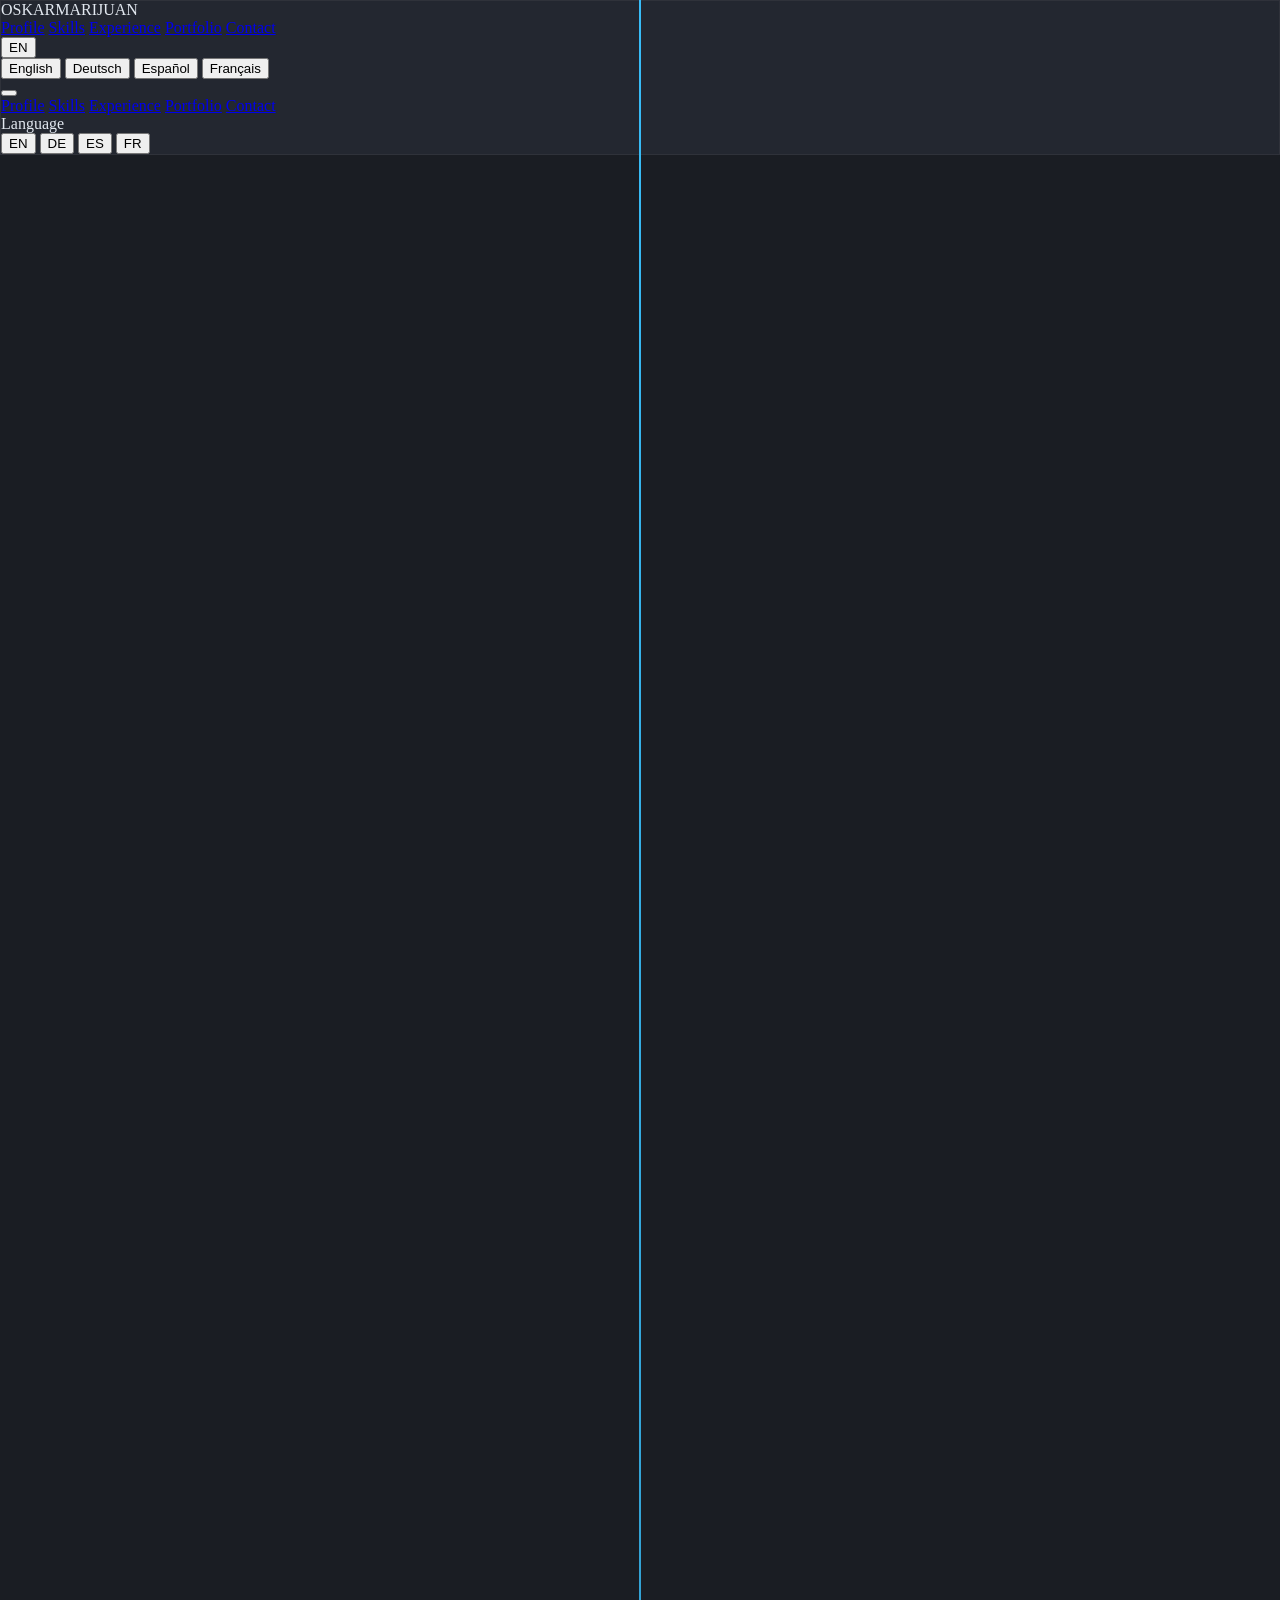
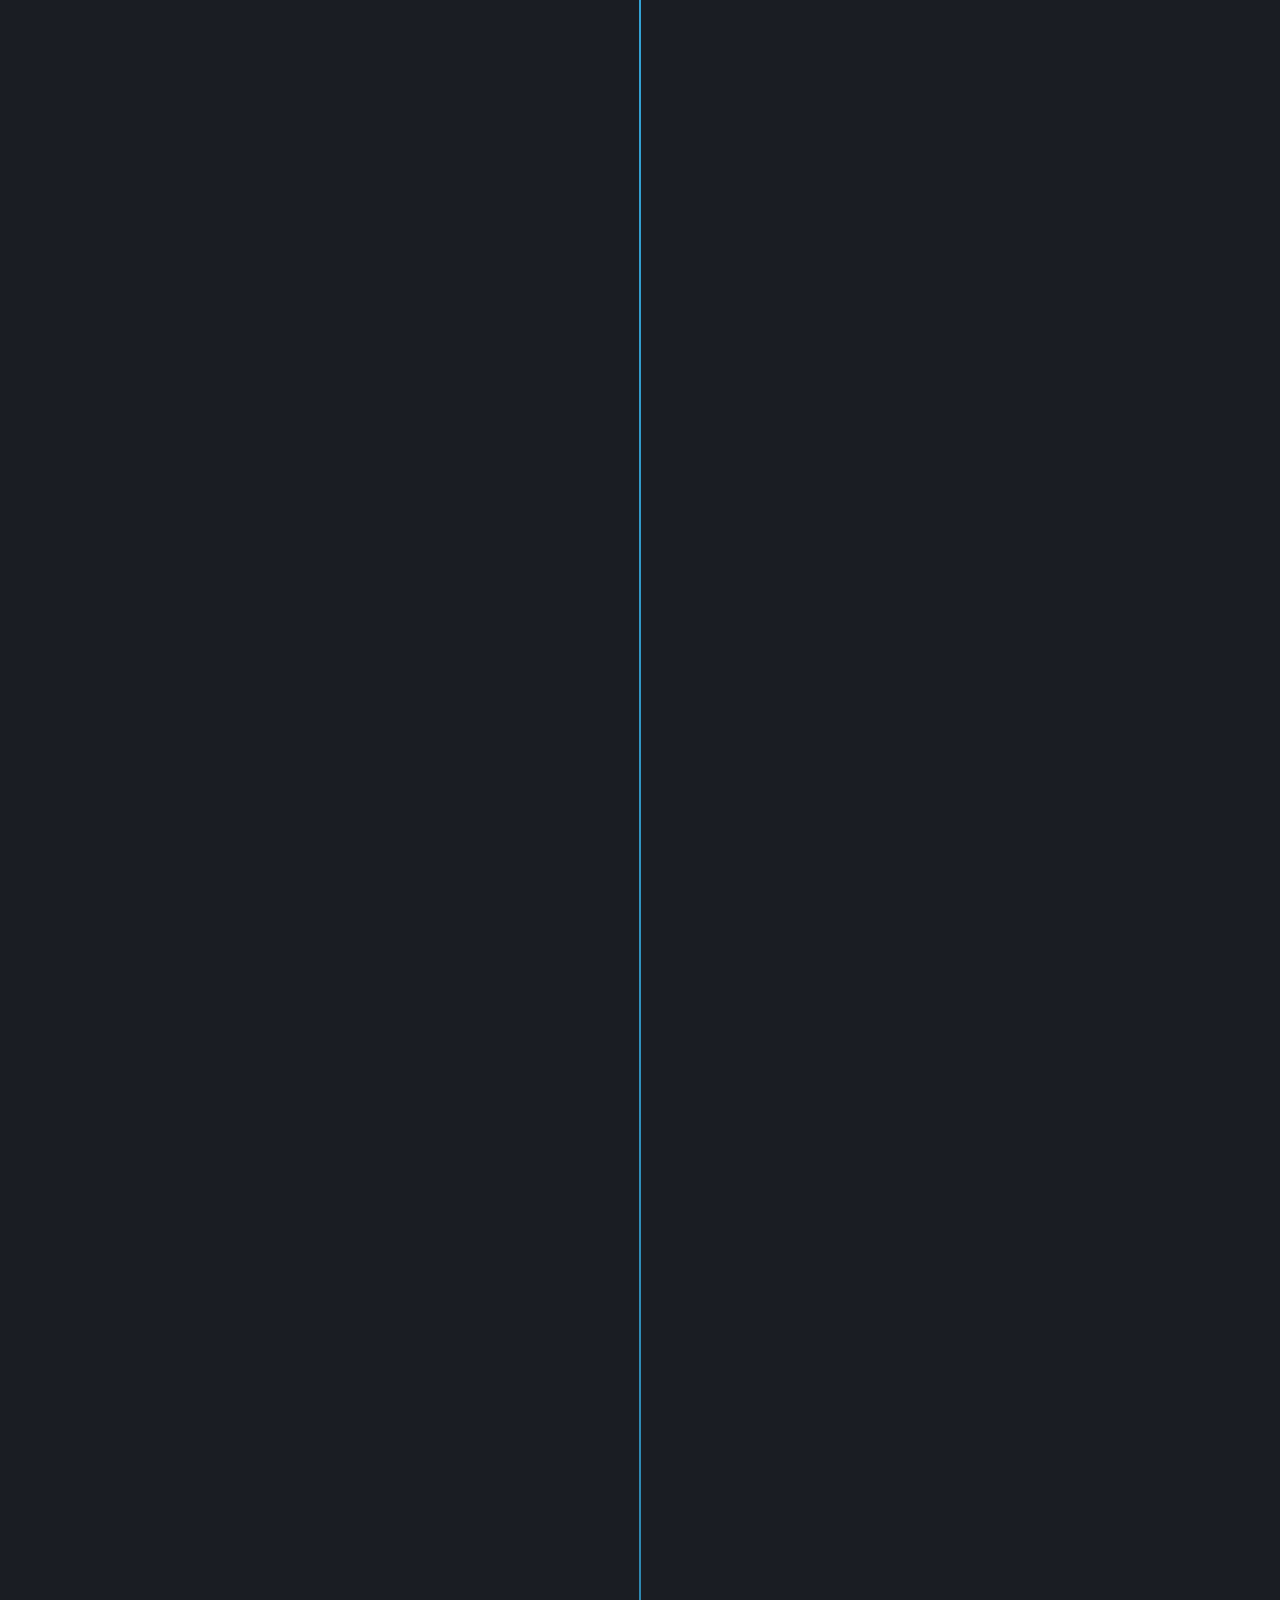
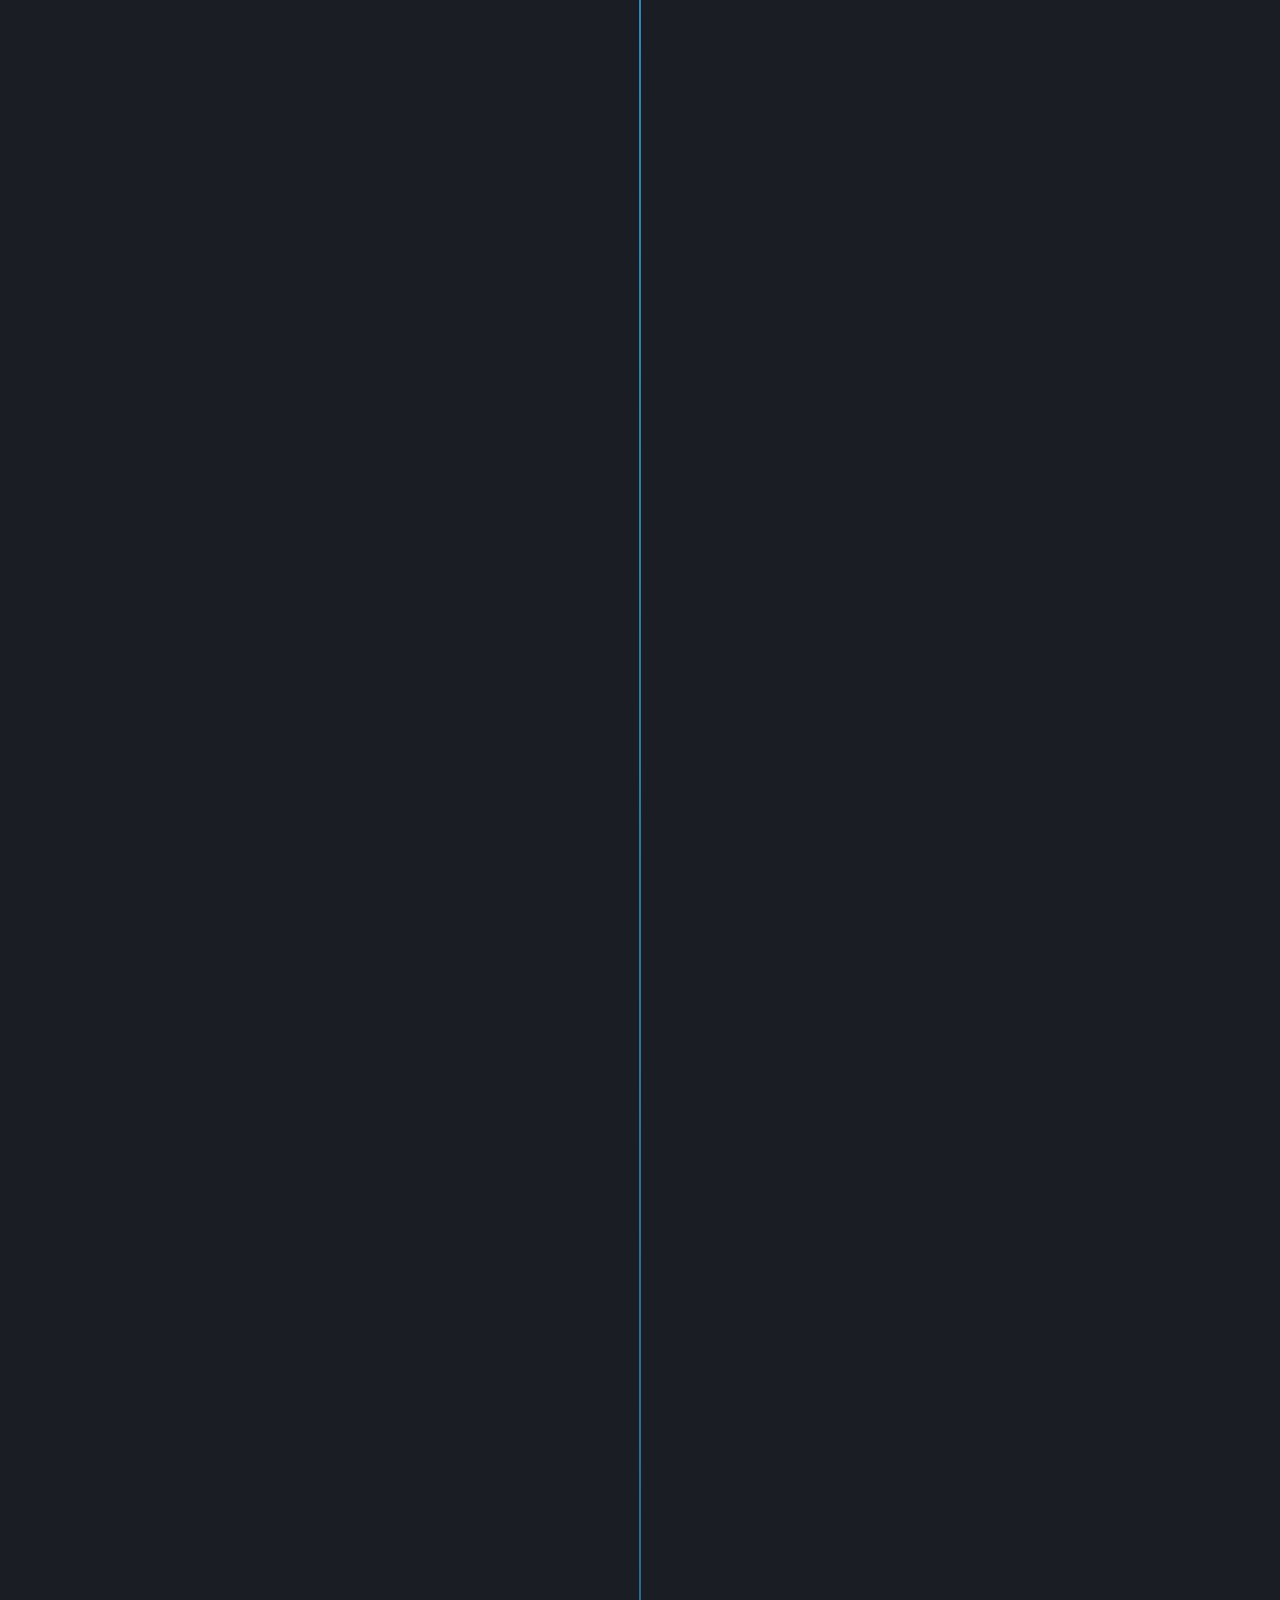
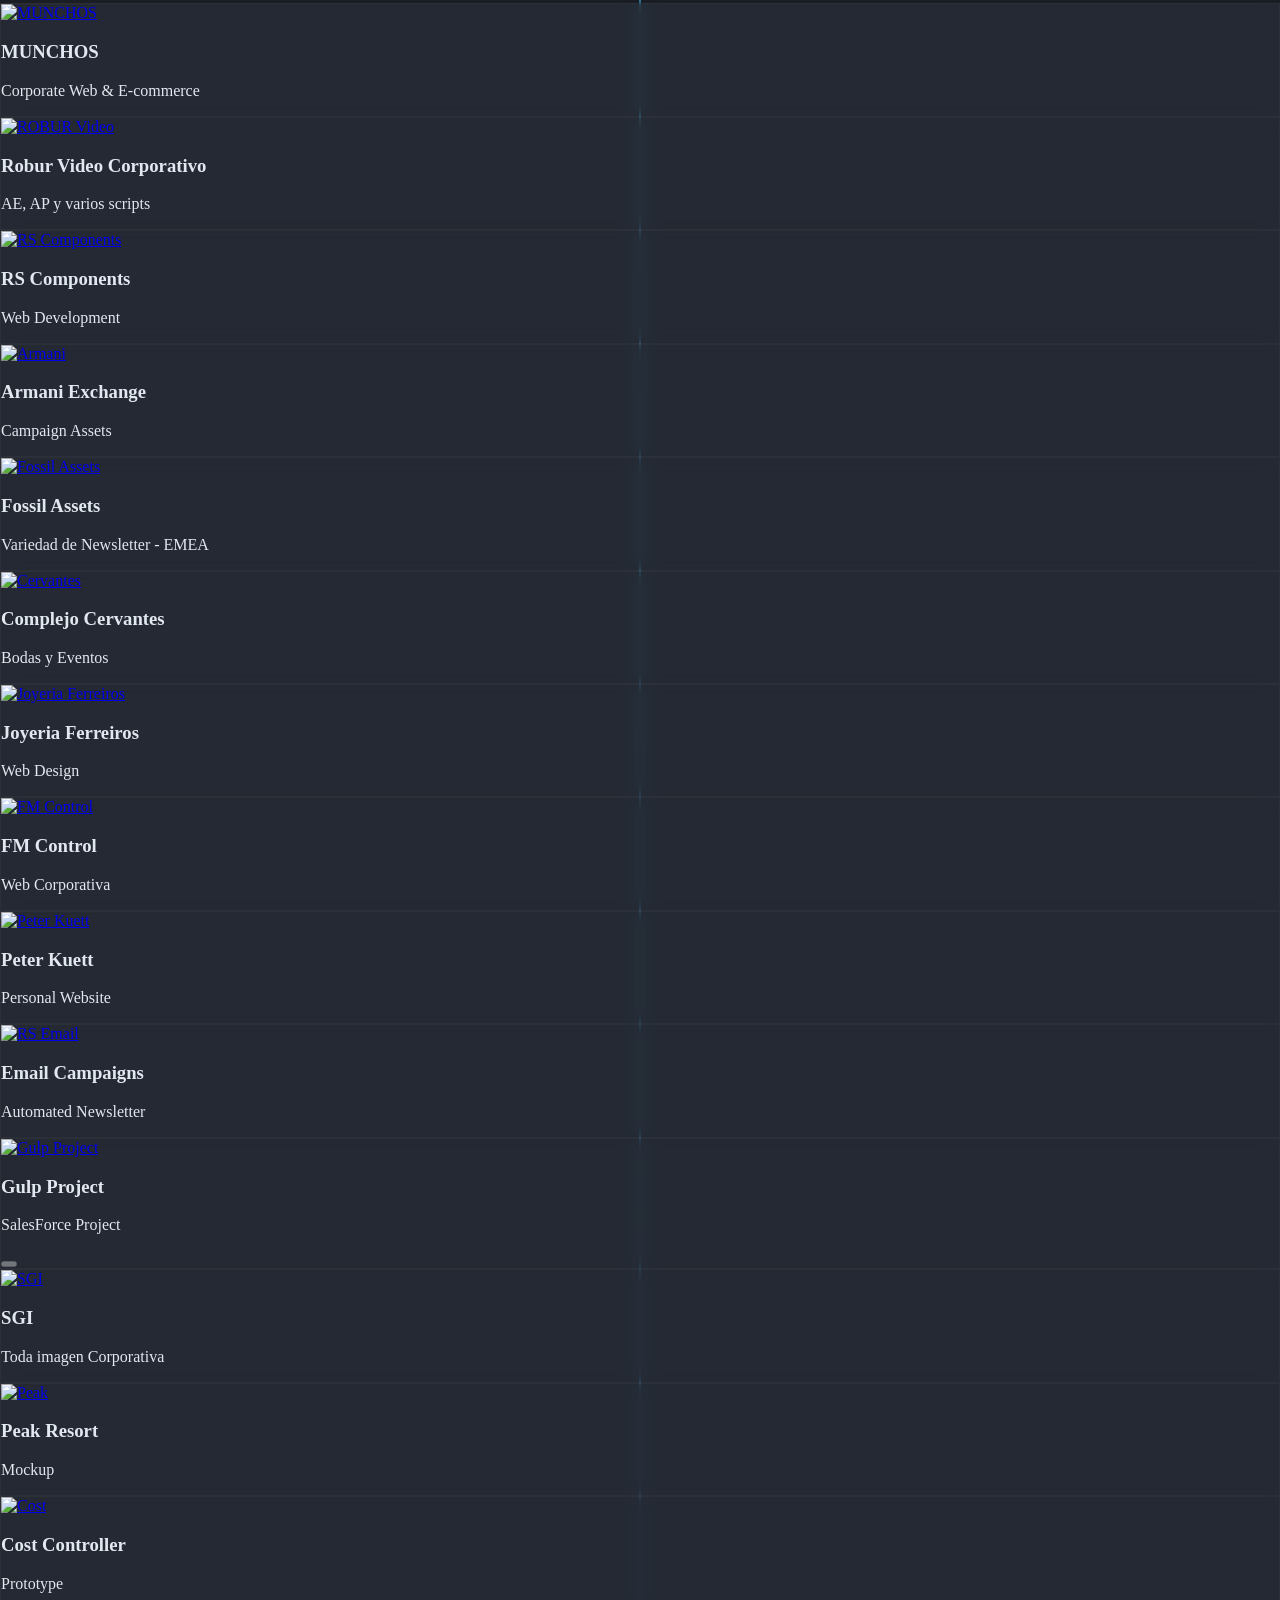
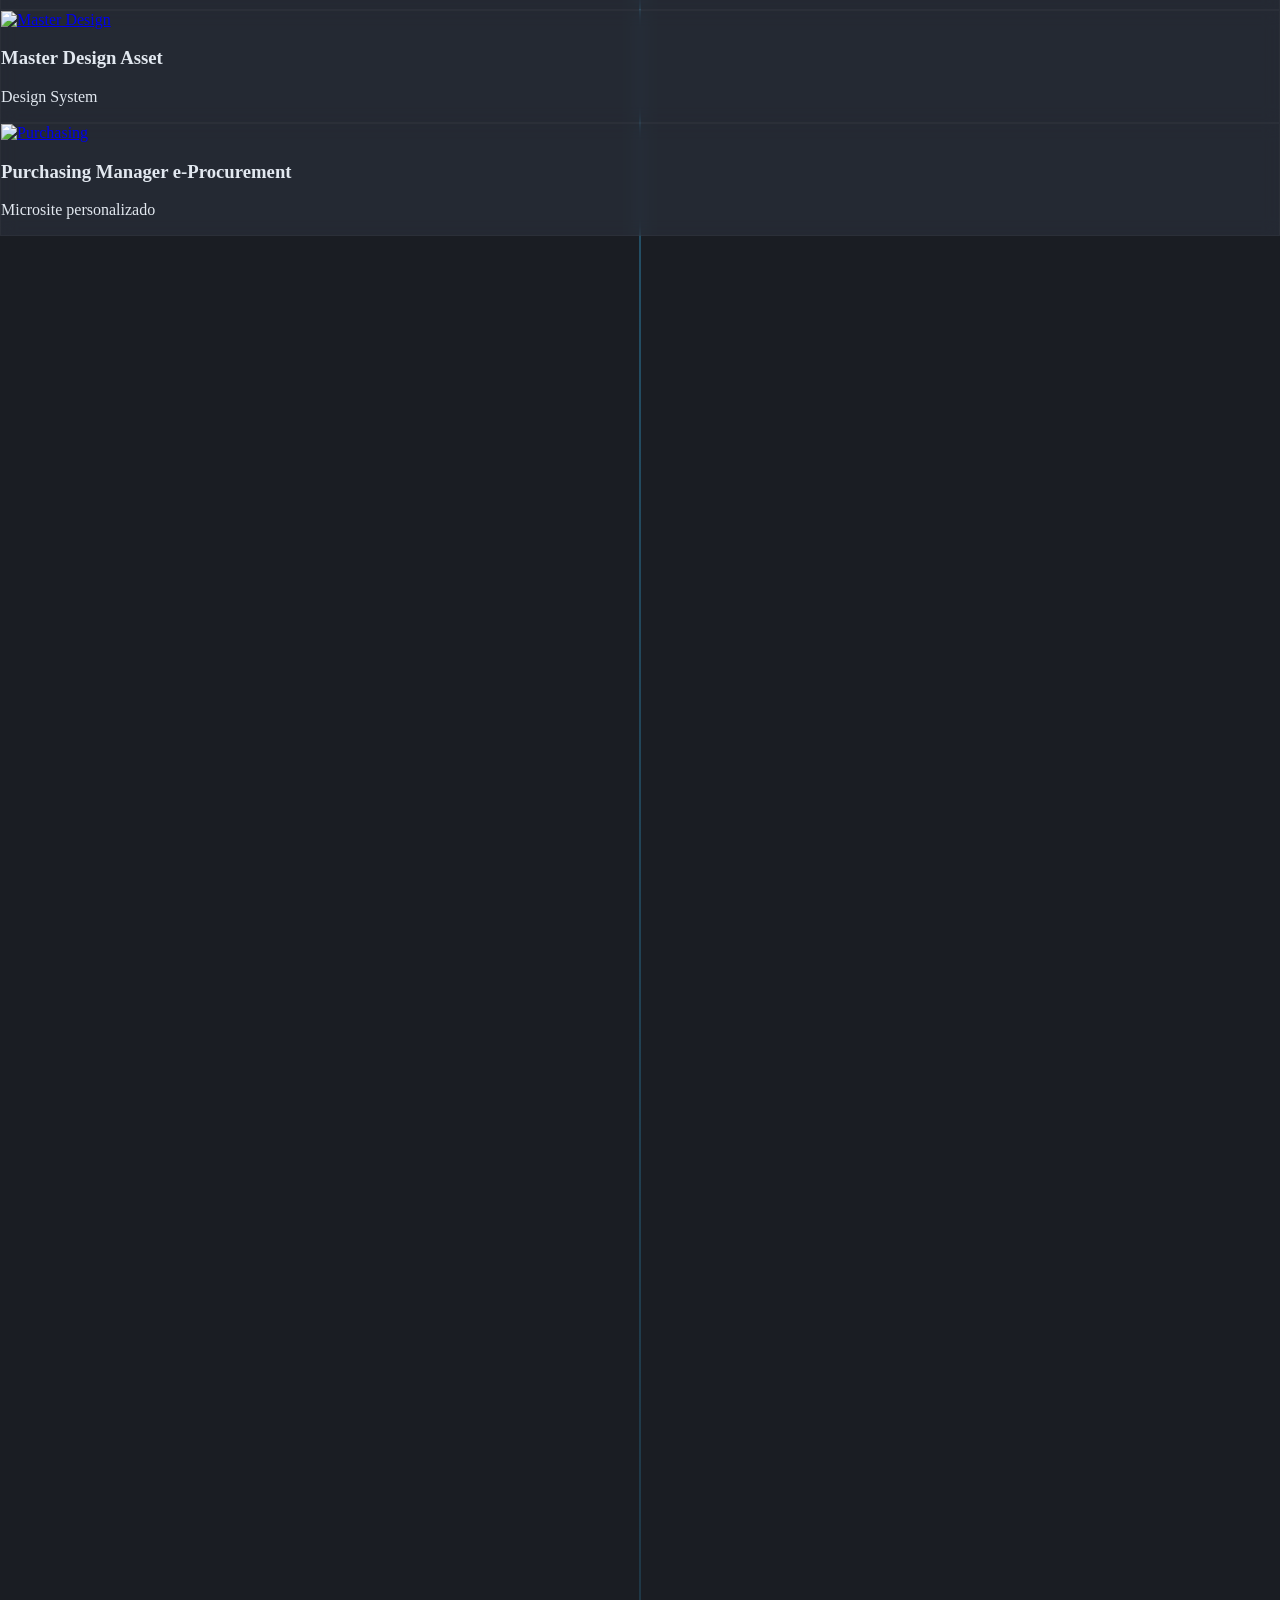
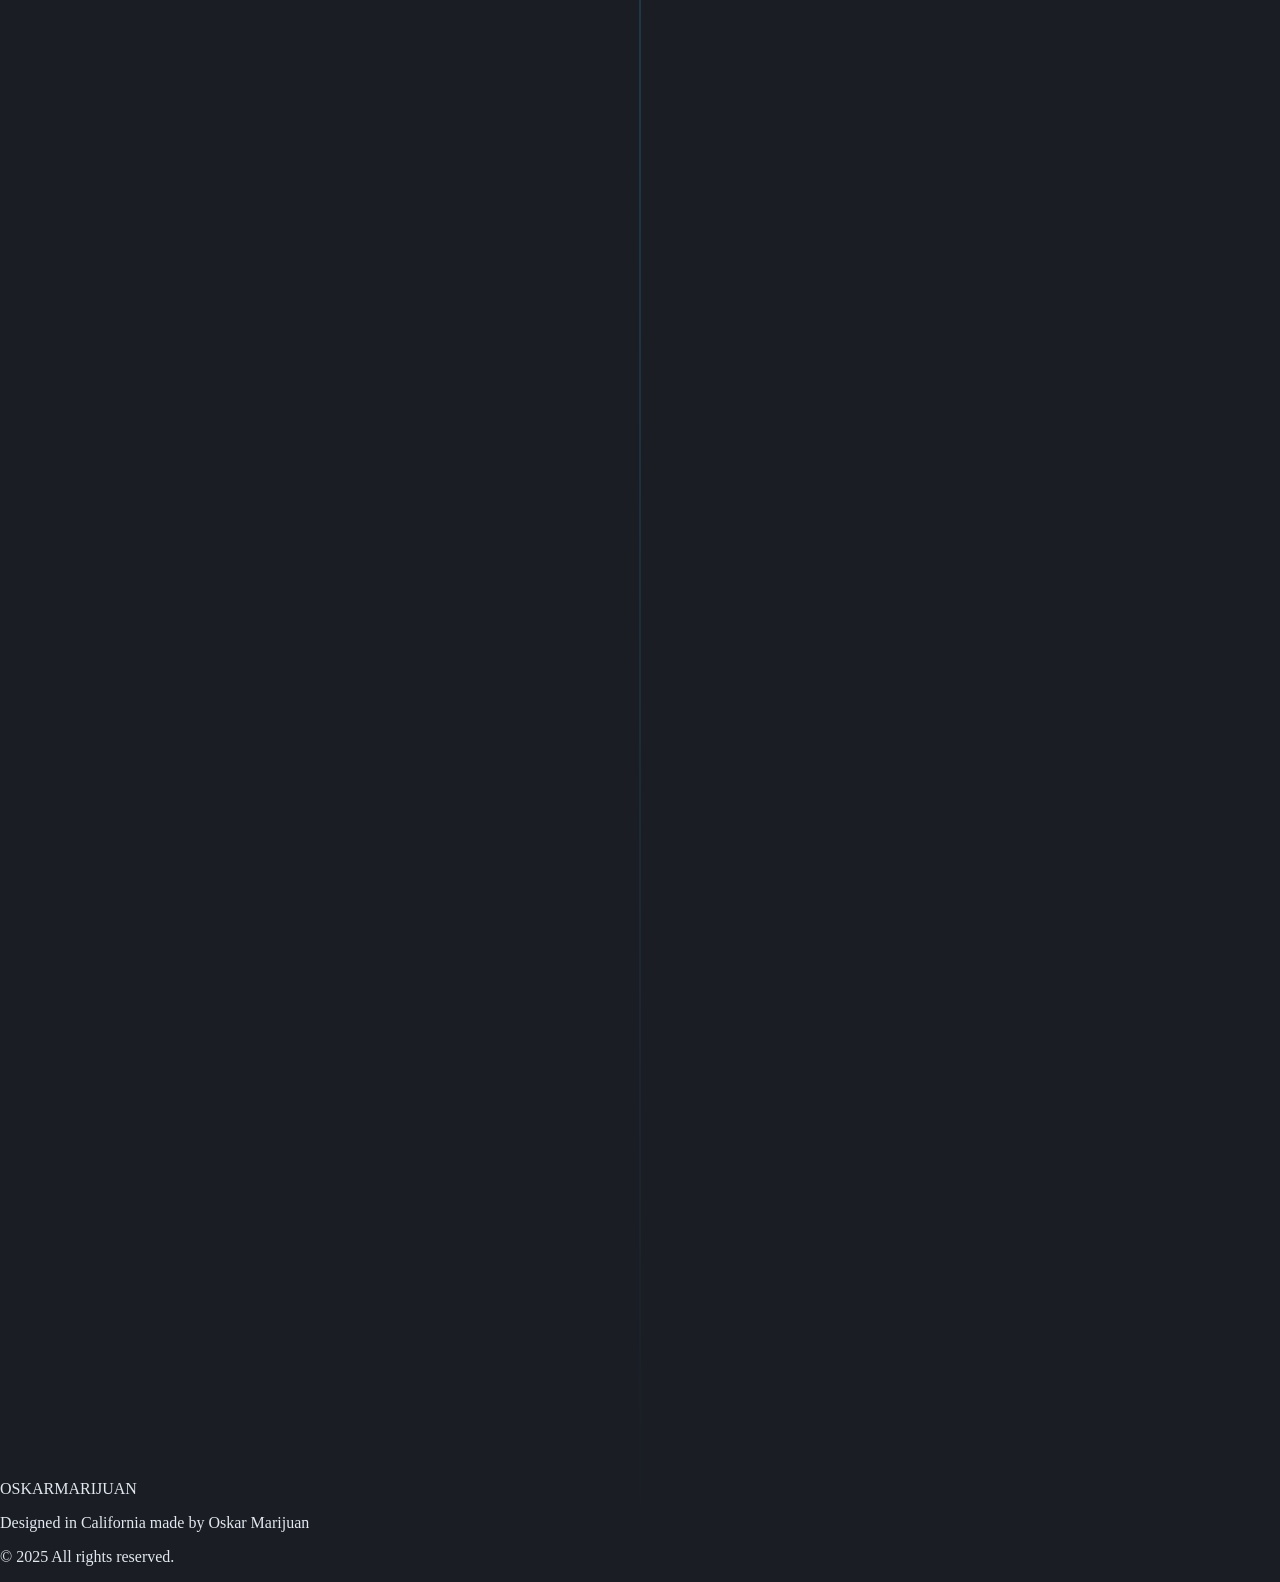
==== commit bec3148b: "Configure Firebase Hosting for oskarmarijuan1973.web.app and sync local copy" ====
--- a/public/index.html
+++ b/public/index.html
@@ -919,12 +919,12 @@
                 <div class="timeline-line hidden md:block"></div>
 
                 <div class="space-y-12 relative">
-                    <!-- Product Designer – Munchos (Micro-Catering) -->
+                    <!-- Product Designer – Munchos (Catering-OnlineShop) -->
                     <div class="md:flex items-center justify-between group" data-aos="fade-up">
                         <div class="hidden md:block w-5/12 text-right pr-8">
-                            <h3 class="text-2xl font-bold text-white" data-i18n="experience.munitxos.company">Product Designer – <a href="https://munchos-catering.web.app/#" target="_blank" class="hover:text-accent-400 underline decoration-accent-500/50 underline-offset-4 transition-colors">„Munchos“</a> <span class="whitespace-nowrap">(Micro&#8209;Catering)</span></h3>
+                            <h3 class="text-2xl font-bold text-white" data-i18n="experience.munitxos.company">Product Designer – <a href="https://munchos.web.app/" target="_blank" class="hover:text-accent-400 underline decoration-accent-500/50 underline-offset-4 transition-colors">„Munchos“</a> <span class="whitespace-nowrap">(Catering&#8209;OnlineShop)</span></h3>
                             <p class="text-accent-400 font-semibold mb-2" data-i18n="experience.munitxos.title">
-                                Gründer und Leiter von „Munchos – Deine Pintxos in München“</p>
+                                Gründer und Leiter von „<a href="https://munchos.web.app/" target="_blank" class="hover:text-white underline decoration-white/50 underline-offset-4 transition-colors">Munchos</a> – Pinchos in München“</p>
                             <p class="text-gray-400 text-sm" data-i18n="experience.munitxos.loc">München, (DE) | 2024 - 2026</p>
                         </div>
                         <div
@@ -933,16 +933,17 @@
                         <div
                             class="md:w-5/12 pl-8 md:pl-12 border-l-2 border-accent-500/30 md:border-none pb-8 md:pb-0">
                             <div class="md:hidden mb-2">
-                                <h3 class="text-xl font-bold text-white" data-i18n="experience.munitxos.company">Product Designer – <a href="https://munchos-catering.web.app/#" target="_blank" class="hover:text-accent-400 underline decoration-accent-500/50 underline-offset-4 transition-colors">„Munchos“</a> <span class="whitespace-nowrap">(Micro&#8209;Catering)</span></h3>
-                                <p class="text-accent-400 text-sm mb-1" data-i18n="experience.munitxos.title">Gründer und Leiter von „Munchos – Deine Pintxos in München“</p>
+                                <h3 class="text-xl font-bold text-white" data-i18n="experience.munitxos.company">Product Designer – <a href="https://munchos.web.app/" target="_blank" class="hover:text-accent-400 underline decoration-accent-500/50 underline-offset-4 transition-colors">„Munchos“</a> <span class="whitespace-nowrap">(Catering&#8209;OnlineShop)</span></h3>
+                                <p class="text-accent-400 text-sm mb-1" data-i18n="experience.munitxos.title">Gründer und Leiter von „<a href="https://munchos.web.app/" target="_blank" class="hover:text-white underline decoration-white/50 underline-offset-4 transition-colors">Munchos</a> – Pinchos in München“</p>
                                 <p class="text-gray-400 text-xs" data-i18n="experience.munitxos.loc">München, (DE) | 2024 - 2026</p>
                             </div>
                             <div class="glass-card p-6 rounded-xl">
                                 <div class="glass-content">
                                     <ul class="list-disc list-inside text-gray-400 text-sm space-y-2">
-                                        <li data-i18n="experience.munitxos.desc1">Entwicklung der Geschäftsidee „Wir kochen und feiern für dich“, eines Micro-Catering-Services, bei dem Nutzer über eine eigene Webplattform Daten, Gäste und thematische Menüs buchen.</li>
+                                        <li data-i18n="experience.munitxos.desc1">Entwicklung der Geschäftsidee „Wir kochen und feiern für dich“, eines Boutique-Catering-Services, bei dem Nutzer über eine eigene Webplattform Daten, Gäste und thematische Menüs buchen.</li>
                                         <li data-i18n="experience.munitxos.desc2">End-to-End-Design des digitalen Erlebnisses: Grundlagenforschung, Definition des Leistungsversprechens, Informationsarchitektur, Buchungsabläufe und responsives UX/UI-Design.</li>
                                         <li data-i18n="experience.munitxos.desc3">Verantwortlich für Branding, Naming, Content und Produktfotografie. Integration des Projekts in ein digitales Portfolio und Validierung des Konzepts durch reale Events im kleinen Rahmen.</li>
+                                        <li data-i18n="experience.munitxos.desc4">Entwicklung und Integration eines Gourmet-Online-Shops (E-Commerce) für baskische Delikatessen, Sushi &amp; Paella Live-Cooking, inklusive interaktivem Event-Konfigurator sowie technischer SEO/GEO- und mehrsprachiger Optimierung (DE/ES/EN).</li>
                                     </ul>
                                 </div>
                             </div>
@@ -1226,7 +1227,7 @@
                                 <h3 class="text-xl font-bold text-white">MUNCHOS</h3>
                                 <p class="text-sm text-accent-400" data-i18n="portfolio.items.munchos.subtitle">Web Corporativa y E-commerce</p>
                             </div>
-                            <a href="https://munchos-catering.web.app/#" target="_blank"
+                            <a href="https://munchos.web.app/" target="_blank"
                                 class="p-2 bg-anthracite-800 rounded-lg hover:bg-accent-600 hover:text-white transition-colors"
                                 title="Visitar Web">
                                 <i data-lucide="external-link" class="w-5 h-5"></i>
@@ -2773,12 +2774,13 @@
                 },
                 experience: {
                     munitxos: {
-                        company: 'Product Designer – <a href="https://munchos-catering.web.app/#" target="_blank" class="hover:text-accent-400 underline decoration-accent-500/50 underline-offset-4 transition-colors">„Munchos“</a> <span class="whitespace-nowrap">(Micro‑Catering)</span>',
-                        title: 'Founder & Lead of „Munchos – Deine Pintxos in München“',
+                        company: 'Product Designer – <a href="https://munchos.web.app/" target="_blank" class="hover:text-accent-400 underline decoration-accent-500/50 underline-offset-4 transition-colors">„Munchos“</a> <span class="whitespace-nowrap">(Catering‑OnlineShop)</span>',
+                        title: 'Founder & Lead of “<a href="https://munchos.web.app/" target="_blank" class="hover:text-white underline decoration-white/50 underline-offset-4 transition-colors">Munchos</a> – Pinchos in München”',
                         loc: 'Munich, (DE) | 2024 - 2026',
-                        desc1: 'Development of the business concept “We cook and celebrate for you”, a micro-catering service where users book dates, guests, and thematic menus via a custom web platform.',
+                        desc1: 'Development of the business concept “We cook and celebrate for you”, a boutique catering service where users book dates, guests, and thematic menus via a custom web platform.',
                         desc2: 'End-to-End design of the digital experience: foundational research, value proposition definition, information architecture, booking flows, and responsive UX/UI design.',
-                        desc3: 'Responsible for branding, naming, content, and product photography. Integration of the project into digital portfolio and validation of the concept through real small-scale events.'
+                        desc3: 'Responsible for branding, naming, content, and product photography. Integration of the project into digital portfolio and validation of the concept through real small-scale events.',
+                        desc4: 'Designed and integrated a gourmet e-commerce online shop for Basque delicacies, signature sushi, and live-cooking paellas, featuring an interactive event configurator and technical SEO/GEO & multilingual optimization (DE/ES/EN).'
                     },
                     newsenses: {
                         title: 'Front-end Developer & Digital Designer',
@@ -2983,12 +2985,13 @@
                 },
                 experience: {
                     munitxos: {
-                        company: 'Product Designer – <a href="https://munchos-catering.web.app/#" target="_blank" class="hover:text-accent-400 underline decoration-accent-500/50 underline-offset-4 transition-colors">„Munchos“</a> <span class="whitespace-nowrap">(Micro‑Catering)</span>',
-                        title: 'Gründer und Leiter von „Munchos – Deine Pintxos in München“',
+                        company: 'Product Designer – <a href="https://munchos.web.app/" target="_blank" class="hover:text-accent-400 underline decoration-accent-500/50 underline-offset-4 transition-colors">„Munchos“</a> <span class="whitespace-nowrap">(Catering‑OnlineShop)</span>',
+                        title: 'Gründer und Leiter von „<a href="https://munchos.web.app/" target="_blank" class="hover:text-white underline decoration-white/50 underline-offset-4 transition-colors">Munchos</a> – Pinchos in München“',
                         loc: 'München, (DE) | 2024 - 2026',
-                        desc1: 'Entwicklung der Geschäftsidee „Wir kochen und feiern für dich“, eines Micro-Catering-Services, bei dem Nutzer über eine eigene Webplattform Daten, Gäste und thematische Menüs buchen.',
+                        desc1: 'Entwicklung der Geschäftsidee „Wir kochen und feiern für dich“, eines Boutique-Catering-Services, bei dem Nutzer über eine eigene Webplattform Daten, Gäste und thematische Menüs buchen.',
                         desc2: 'End-to-End-Design des digitalen Erlebnisses: Grundlagenforschung, Definition des Leistungsversprechens, Informationsarchitektur, Buchungsabläufe und responsives UX/UI-Design.',
-                        desc3: 'Verantwortlich für Branding, Naming, Content und Produktfotografie. Integration des Projekts in ein digitales Portfolio und Validierung des Konzepts durch reale Events im kleinen Rahmen.'
+                        desc3: 'Verantwortlich für Branding, Naming, Content und Produktfotografie. Integration des Projekts in ein digitales Portfolio und Validierung des Konzepts durch reale Events im kleinen Rahmen.',
+                        desc4: 'Entwicklung und Integration eines Gourmet-Online-Shops (E-Commerce) für baskische Delikatessen, Sushi & Paella Live-Cooking, inklusive interaktivem Event-Konfigurator sowie technischer SEO/GEO- und mehrsprachiger Optimierung (DE/ES/EN).'
                     },
                     newsenses: {
                         title: 'Front-End-Entwickler & Digital Designer',
@@ -3193,12 +3196,13 @@
                 },
                 experience: {
                     munitxos: {
-                        company: 'Product Designer – <a href="https://munchos-catering.web.app/#" target="_blank" class="hover:text-accent-400 underline decoration-accent-500/50 underline-offset-4 transition-colors">"Munchos"</a> <span class="whitespace-nowrap">(Micro‑Catering)</span>',
-                        title: 'Fundador y Director de “<a href="https://munchos-catering.web.app/#" target="_blank" class="hover:text-white underline decoration-white/50 underline-offset-4 transition-colors">Munchos</a> – Deine Pintxos in München”',
+                        company: 'Product Designer – <a href="https://munchos.web.app/" target="_blank" class="hover:text-accent-400 underline decoration-accent-500/50 underline-offset-4 transition-colors">"Munchos"</a> <span class="whitespace-nowrap">(Catering‑OnlineShop)</span>',
+                        title: 'Fundador y Director de “<a href="https://munchos.web.app/" target="_blank" class="hover:text-white underline decoration-white/50 underline-offset-4 transition-colors">Munchos</a> – Pinchos in München”',
                         loc: 'Múnich, (DE) | 2024 - 2026',
-                        desc1: 'Desarrollo de la idea de negocio “Cocinamos y celebramos para ti”, un servicio de micro-catering donde los usuarios reservan fechas, invitados y menús temáticos a través de una plataforma web propia.',
+                        desc1: 'Desarrollo de la idea de negocio “Cocinamos y celebramos para ti”, un servicio de catering boutique donde los usuarios reservan fechas, invitados y menús temáticos a través de una plataforma web propia.',
                         desc2: 'Diseño End-to-End de la experiencia digital: investigación fundamental, definición de la propuesta de valor, arquitectura de información, flujos de reserva y diseño UX/UI responsive.',
-                        desc3: 'Responsable de branding, naming, contenidos y fotografía de producto. Integración del proyecto en portfolio digital y validación del concepto mediante eventos reales a pequeña escala.'
+                        desc3: 'Responsable de branding, naming, contenidos y fotografía de producto. Integración del proyecto en portfolio digital y validación del concepto mediante eventos reales a pequeña escala.',
+                        desc4: 'Realicé el desarrollo e integración de la tienda online gourmet (E-commerce) con catálogo de productos vascos, sushi de autor y showcooking de paellas, incorporando configurador interactivo de presupuestos y optimización técnica SEO/GEO multilingüe (DE/ES/EN).'
                     },
                     newsenses: {
                         title: 'Desarrollador Front-end & Diseñador Digital',
@@ -3403,12 +3407,13 @@
                 },
                 experience: {
                     munitxos: {
-                        company: 'Product Designer – <a href="https://munchos-catering.web.app/#" target="_blank" class="hover:text-accent-400 underline decoration-accent-500/50 underline-offset-4 transition-colors">« Munchos »</a> <span class="whitespace-nowrap">(Micro‑Catering)</span>',
-                        title: 'Fondateur et Directeur de « Munchos – Deine Pintxos in München »',
+                        company: 'Product Designer – <a href="https://munchos.web.app/" target="_blank" class="hover:text-accent-400 underline decoration-accent-500/50 underline-offset-4 transition-colors">« Munchos »</a> <span class="whitespace-nowrap">(Catering‑OnlineShop)</span>',
+                        title: 'Fondateur et Directeur de « <a href="https://munchos.web.app/" target="_blank" class="hover:text-white underline decoration-white/50 underline-offset-4 transition-colors">Munchos</a> – Pinchos in München »',
                         loc: 'Munich, (DE) | 2024 - 2026',
-                        desc1: 'Développement du concept d\'entreprise « Nous cuisinons et fêtons pour vous », un service de micro-traiteur permettant de réserver dates, invités et menus thématiques via une plateforme web dédiée.',
+                        desc1: 'Développement du concept d\'entreprise « Nous cuisinons et fêtons pour vous », un service de traiteur boutique permettant de réserver dates, invités et menus thématiques via une plateforme web dédiée.',
                         desc2: 'Conception End-to-End de l\'expérience numérique : recherche fondamentale, définition de la promesse de valeur, architecture de l\'information, parcours de réservation et design UX/UI adaptatif.',
-                        desc3: 'Responsable du branding, naming, contenu et photographie de produits. Intégration du projet dans le portfolio numérique et validation du concept lors d\'événements réels à petite échelle.'
+                        desc3: 'Responsable du branding, naming, contenu et photographie de produits. Intégration du projet dans le portfolio numérique et validation du concept lors d\'événements réels à petite échelle.',
+                        desc4: 'Développement et intégration d\'une boutique en ligne gourmet (E-commerce) proposant des spécialités basques, sushis signature et showcooking de paellas, avec configurateur d\'événements interactif et optimisation technique SEO/GEO multilingue (DE/ES/EN).'
                     },
                     newsenses: {
                         title: 'Développeur Front-end & Designer Numérique',
